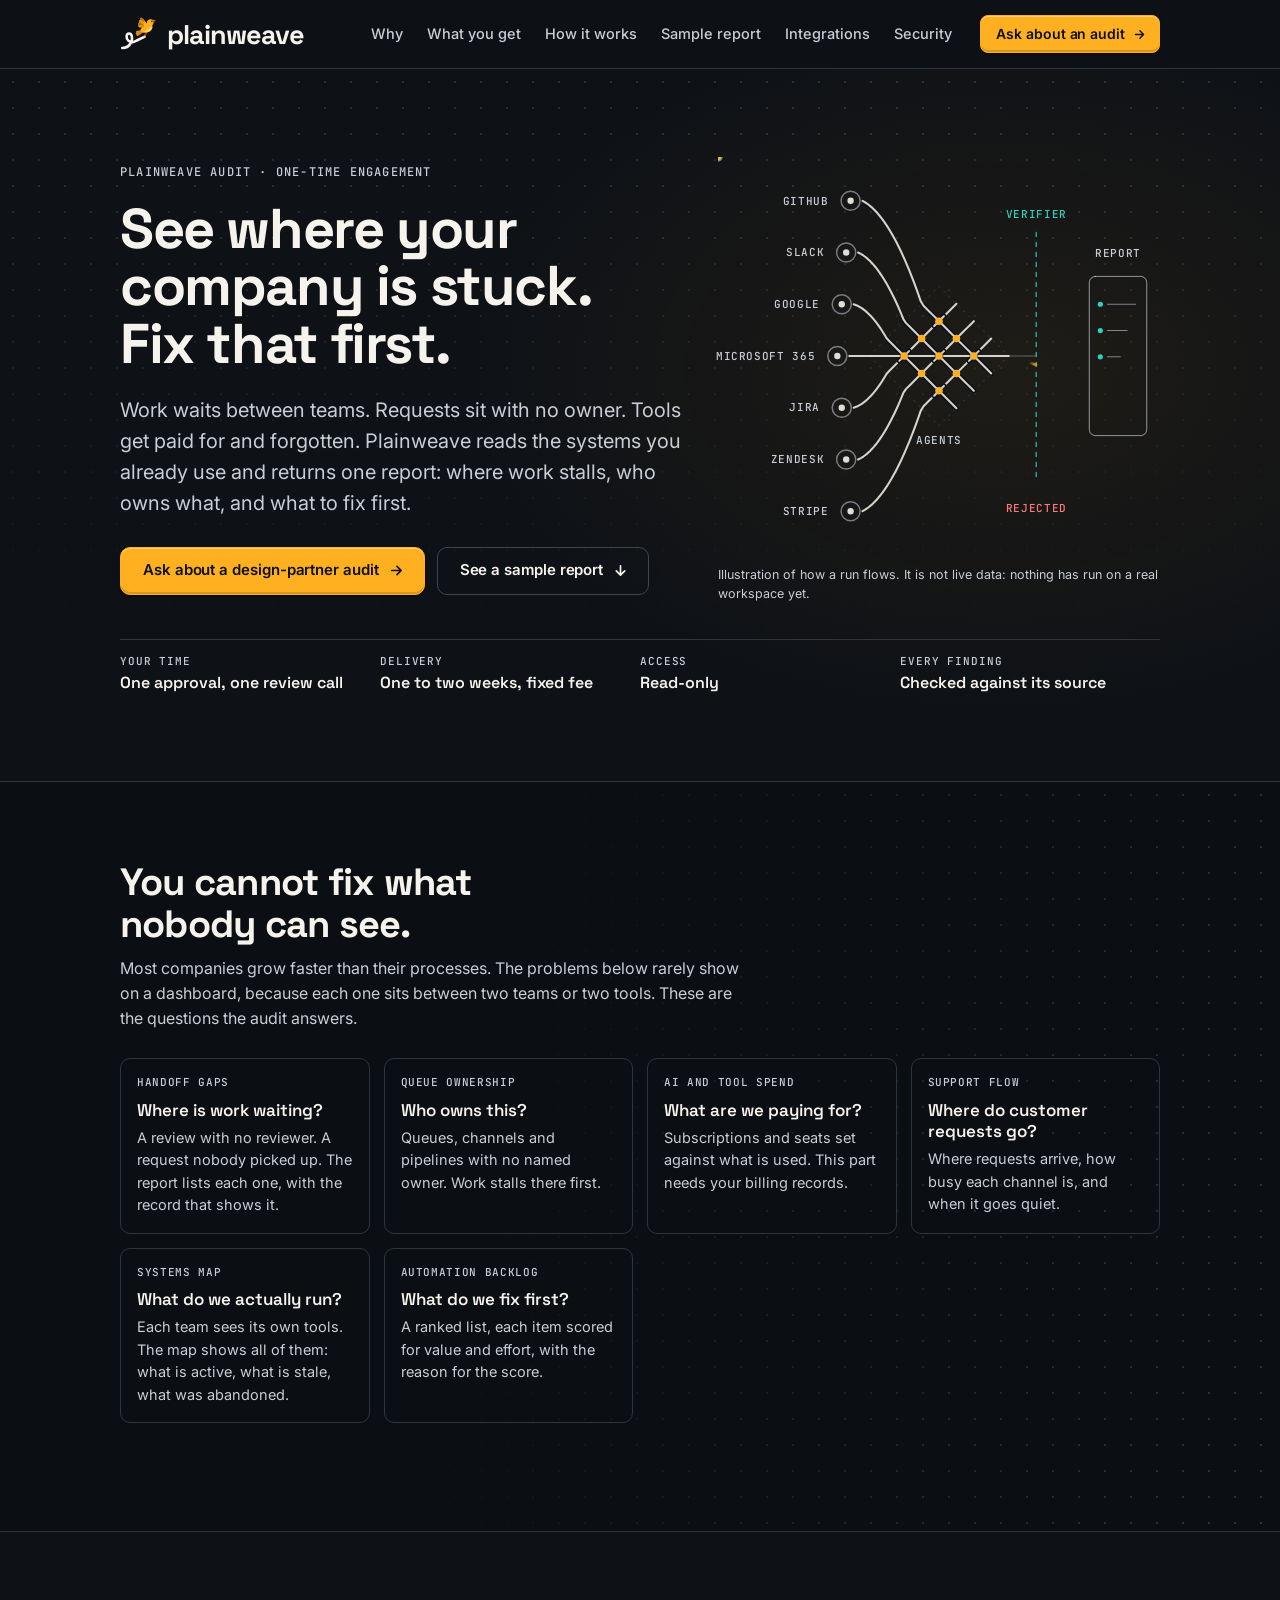
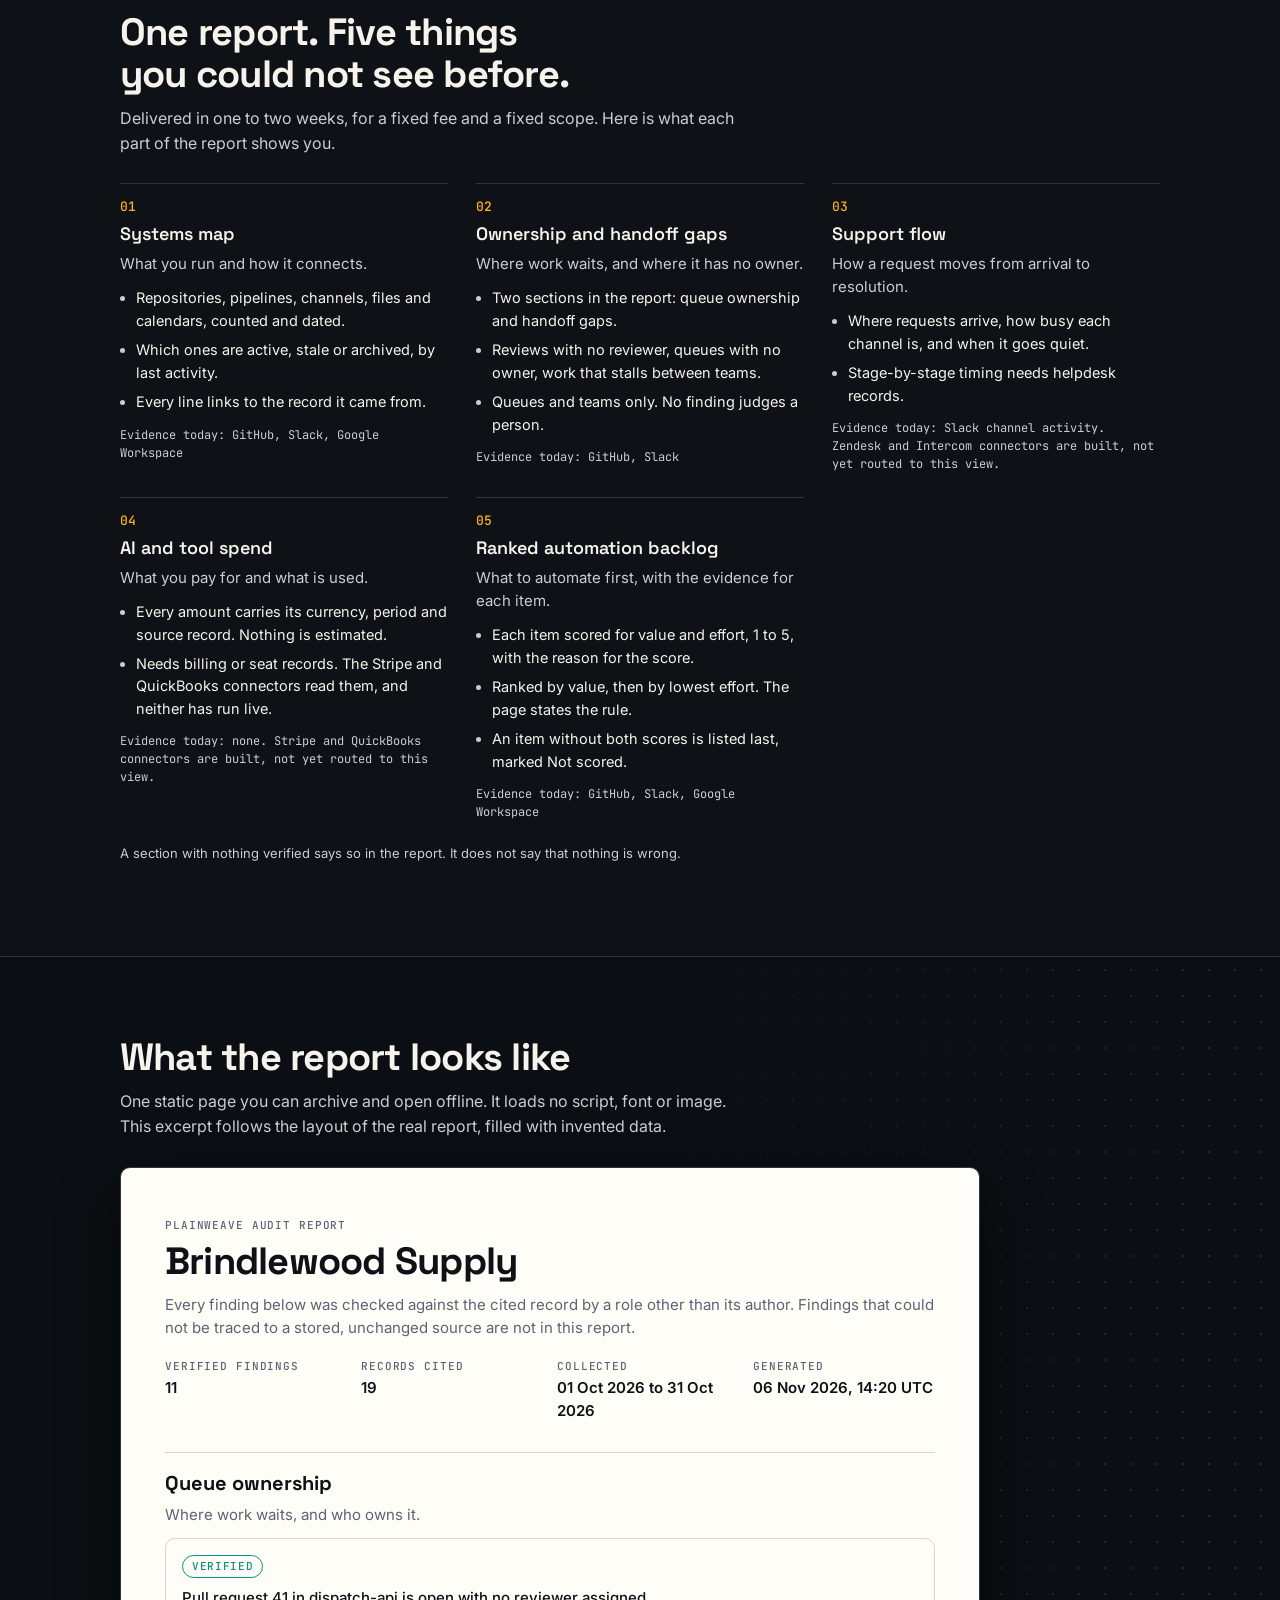
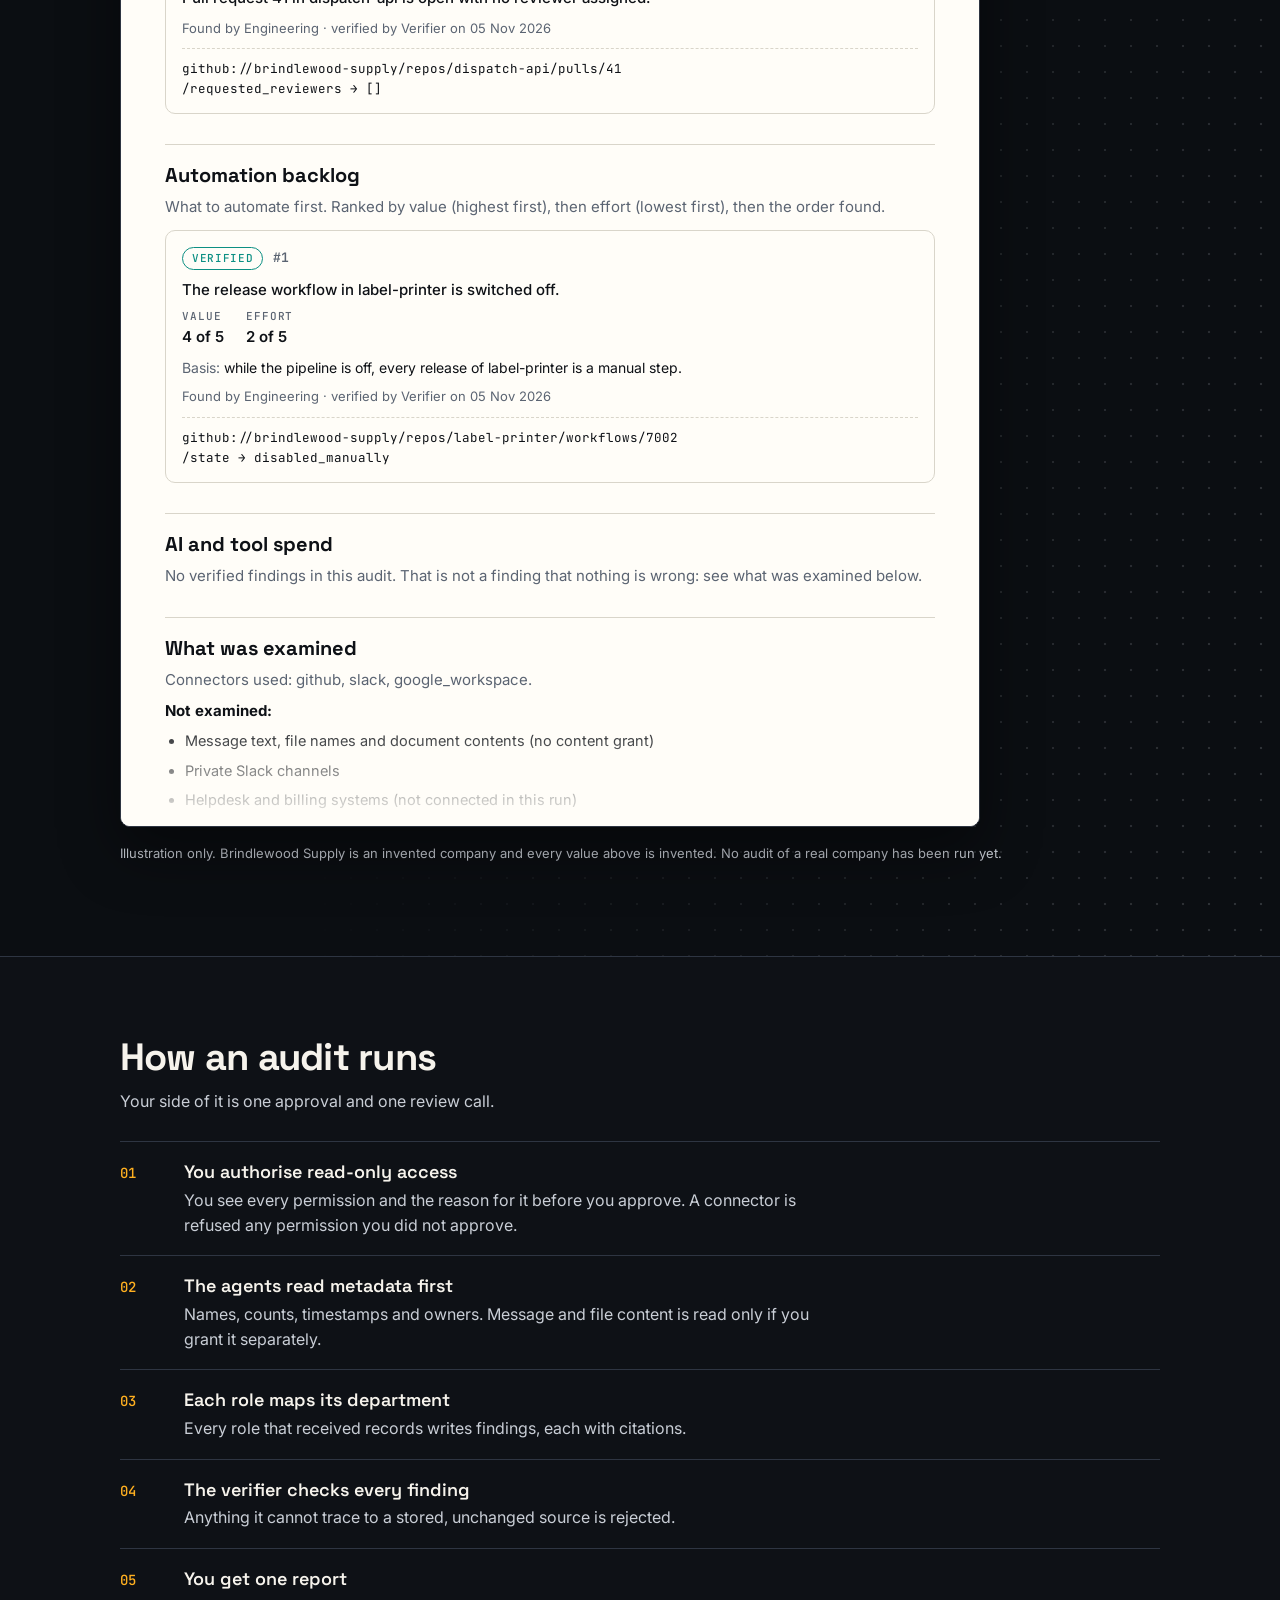
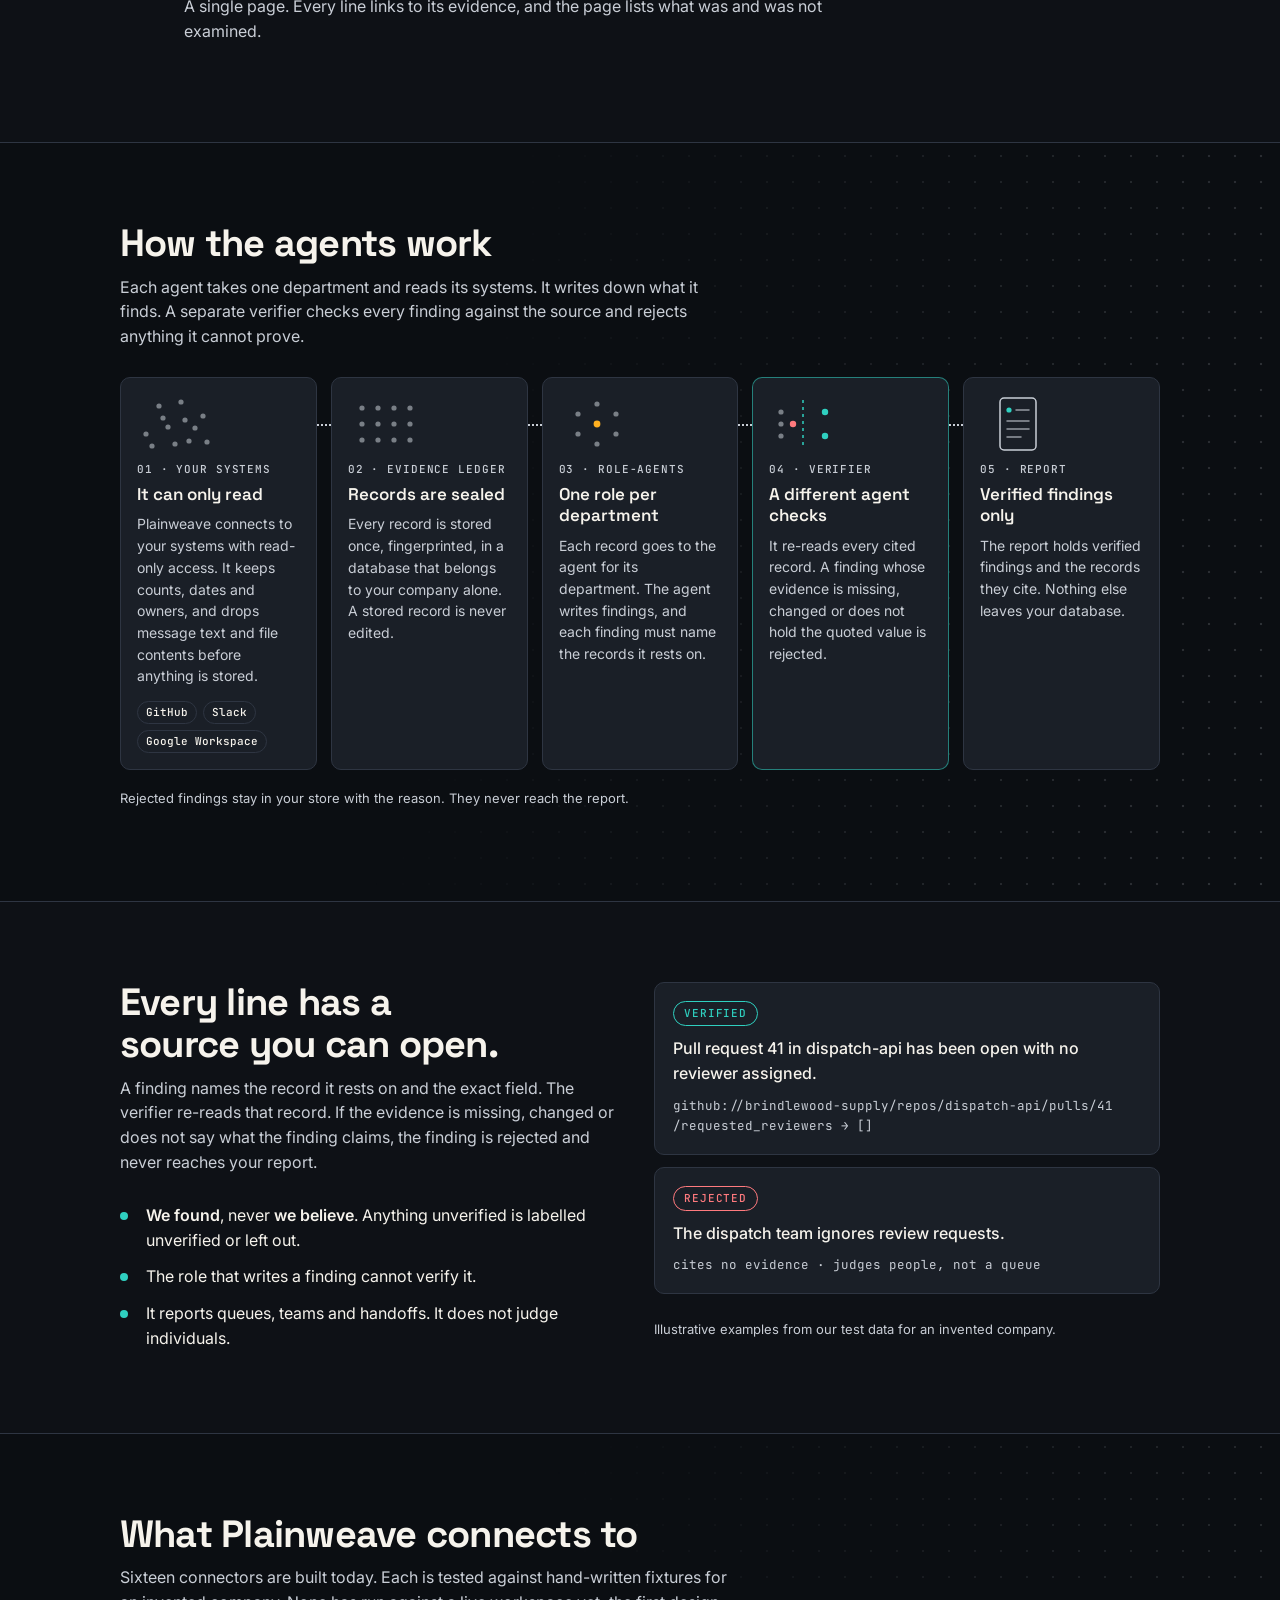
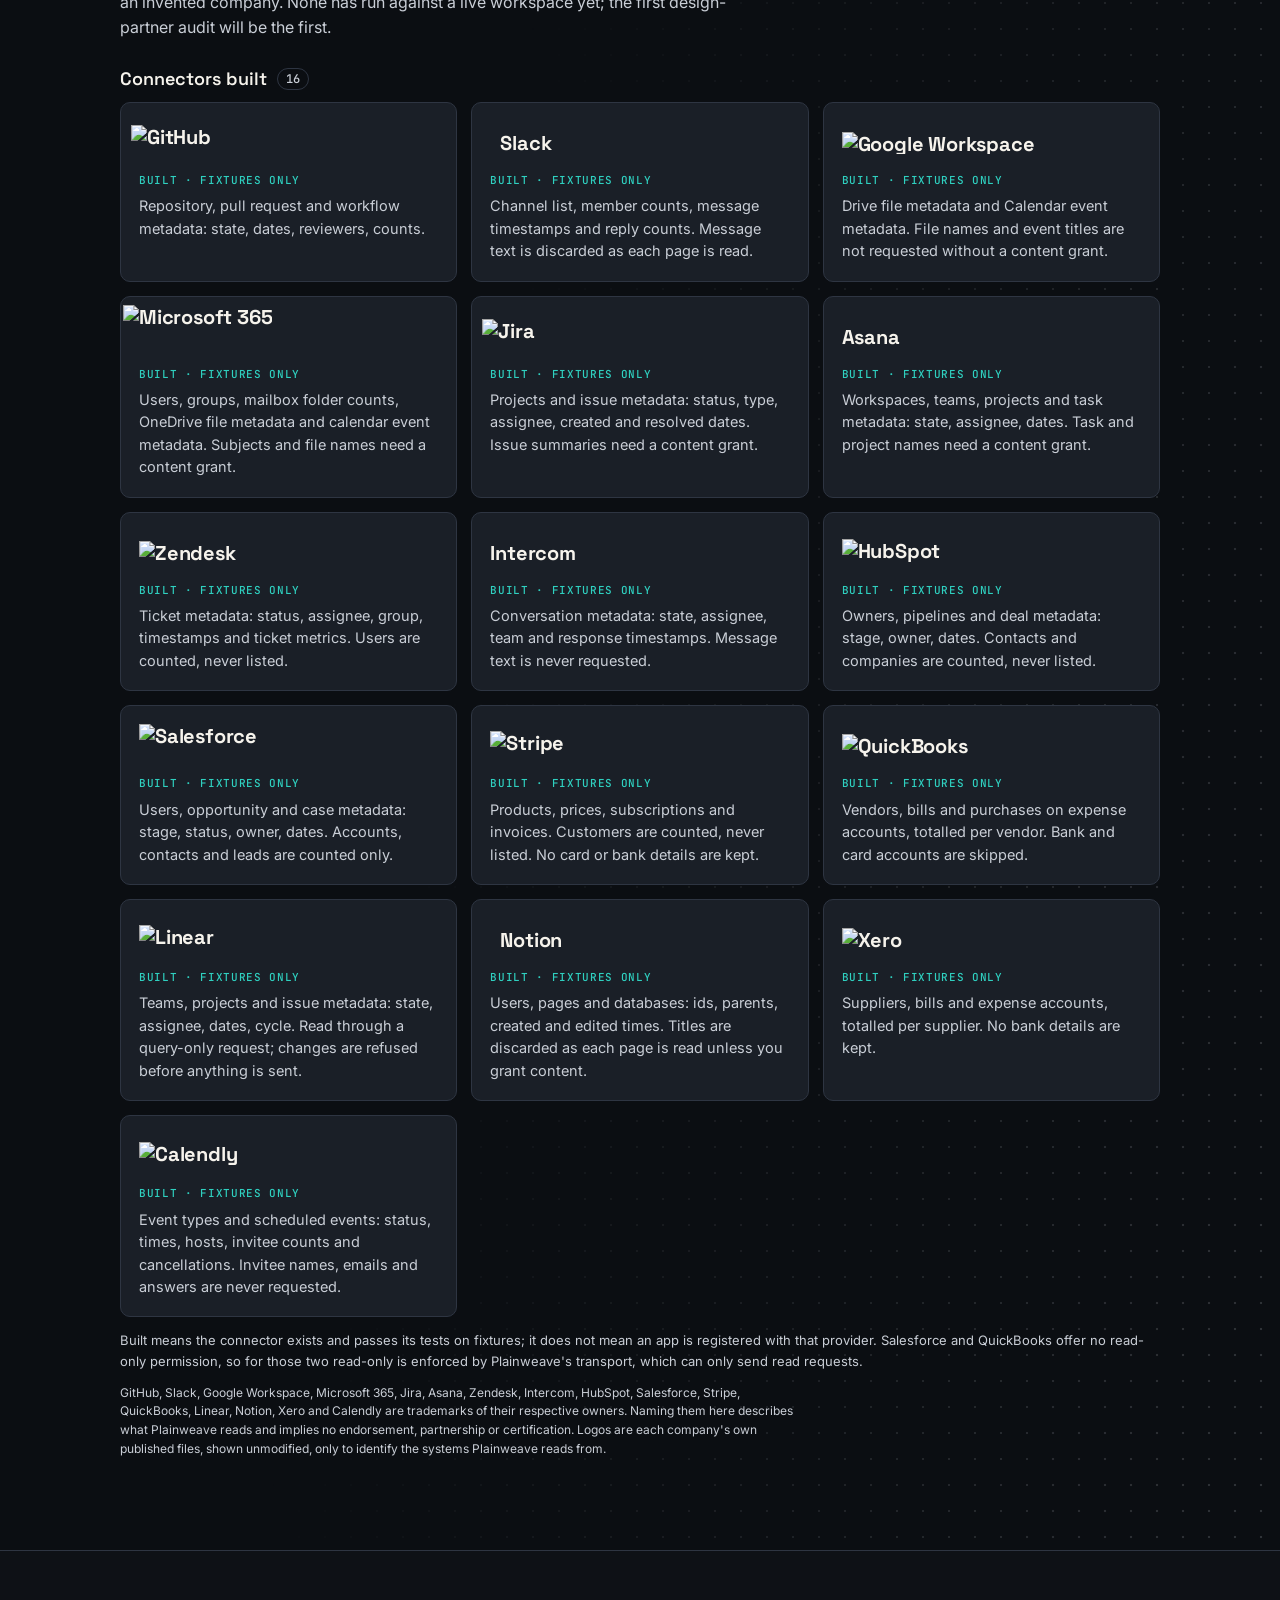
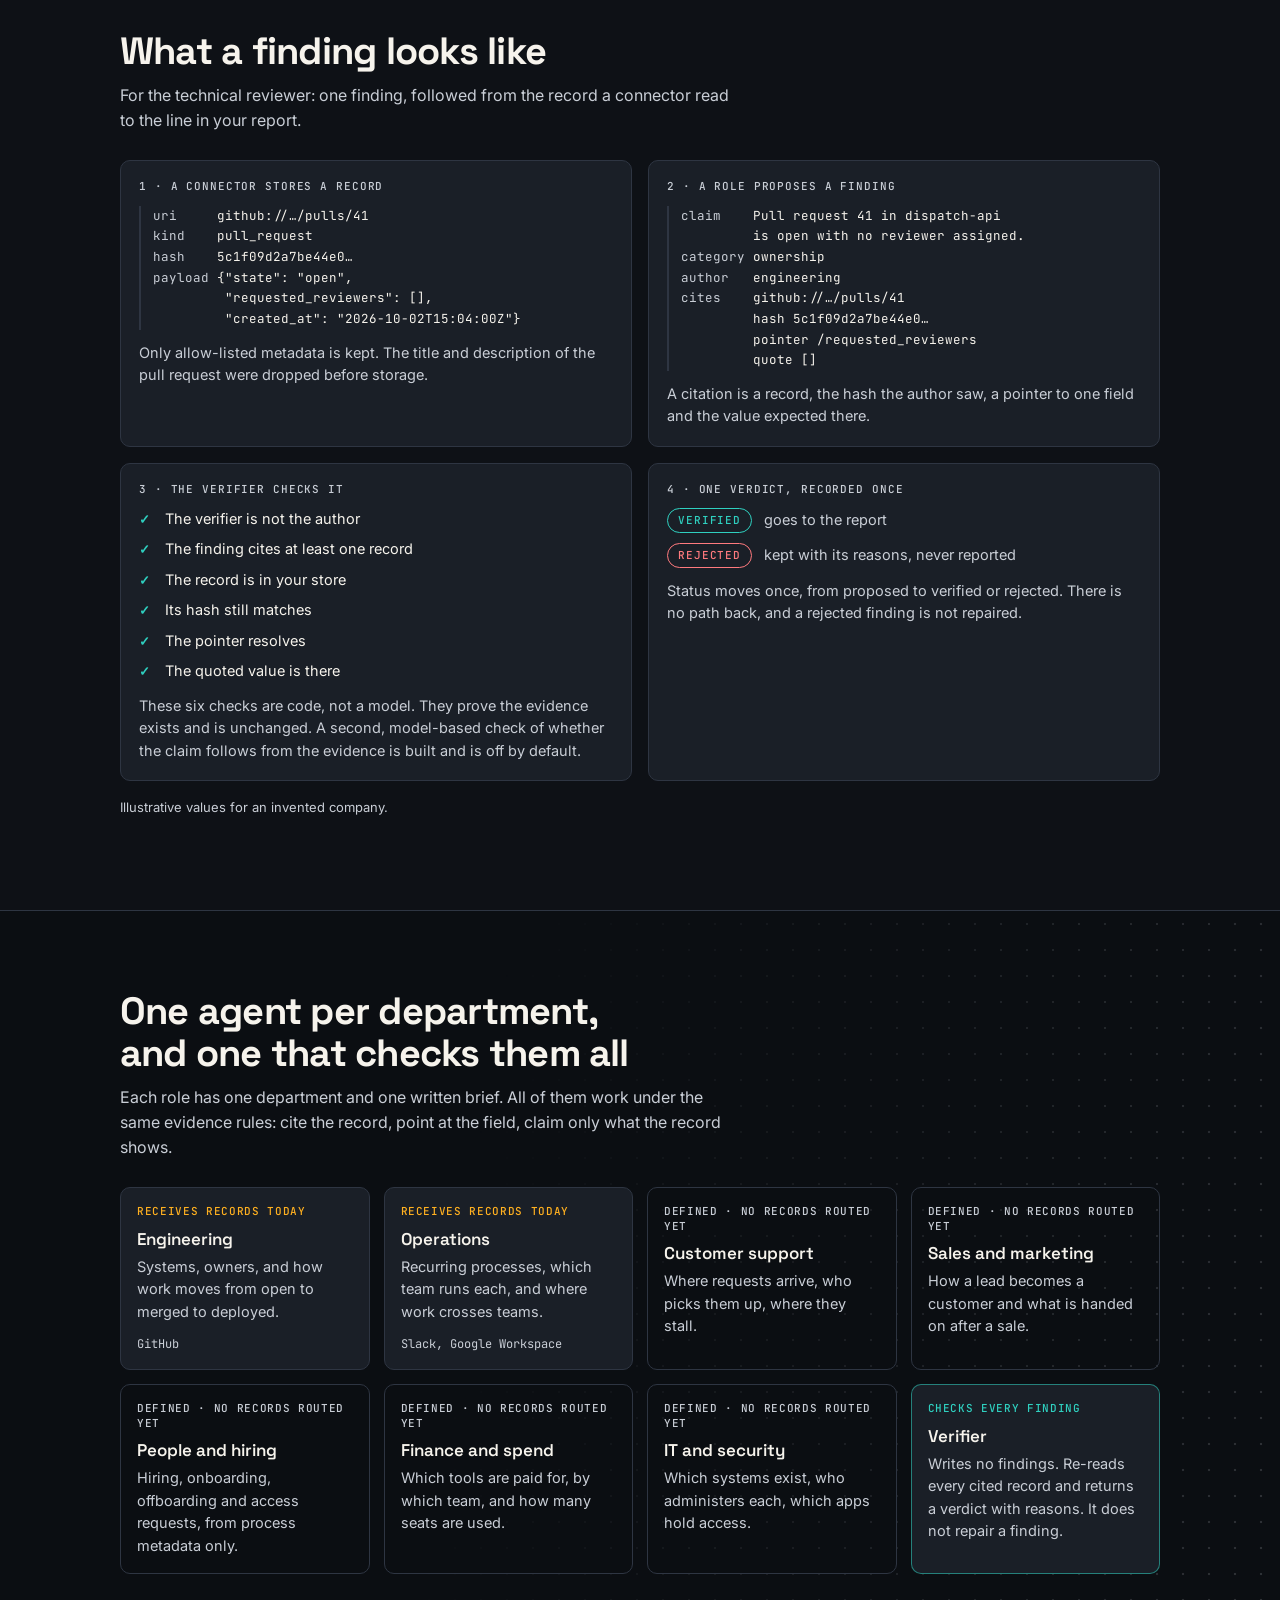
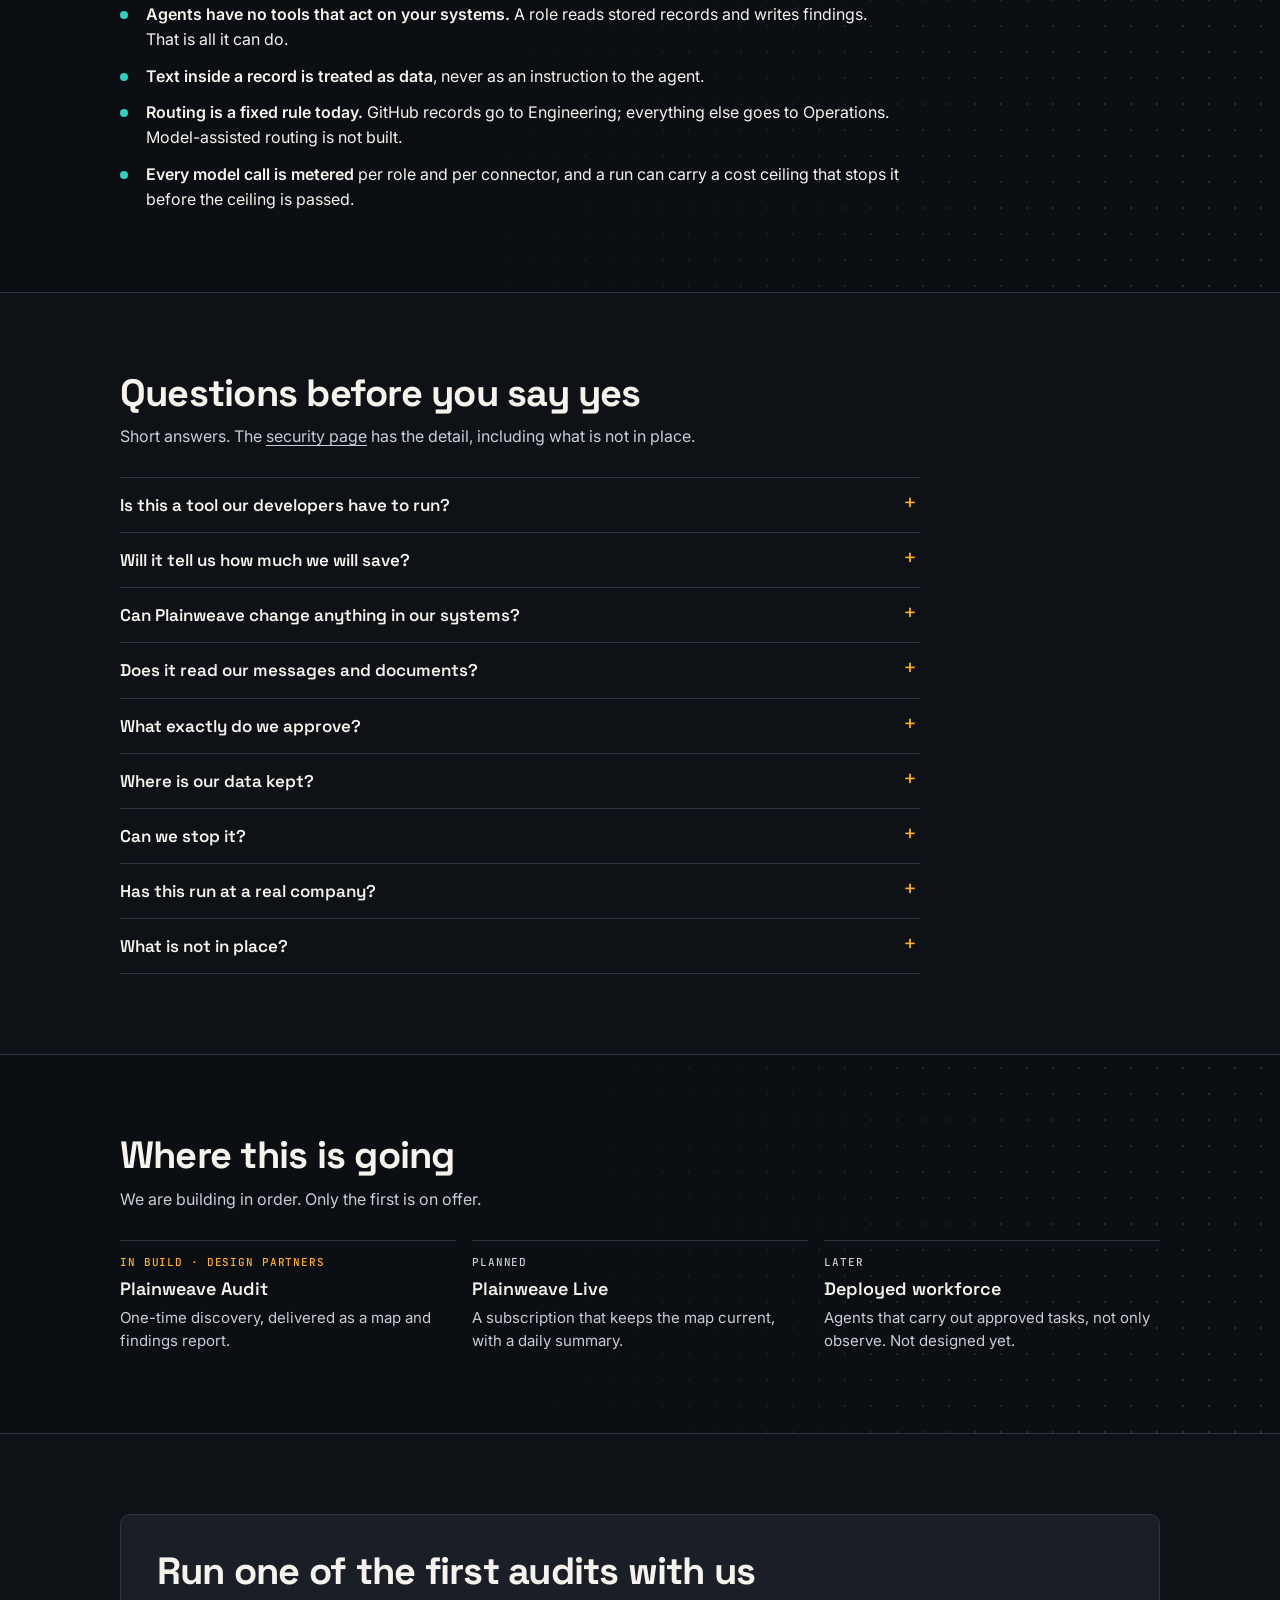
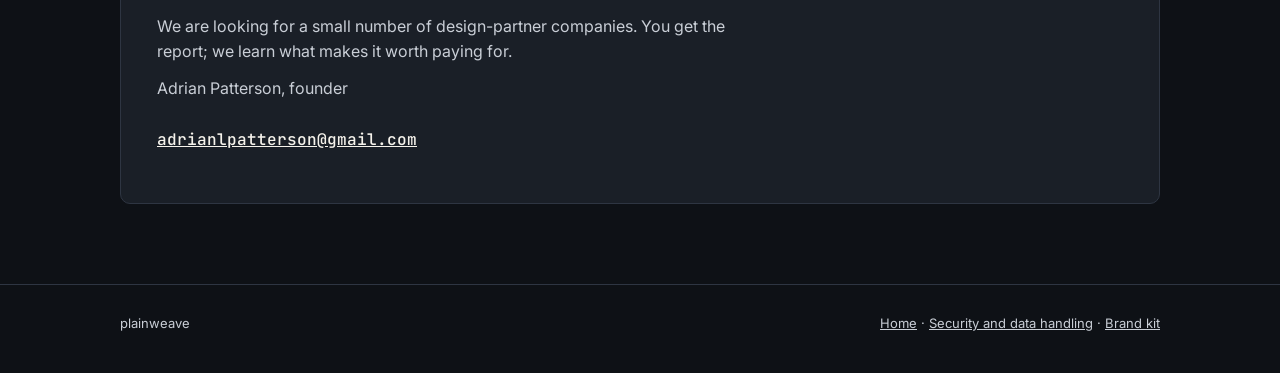
==== index.html @ fc1c514c "Publish site from loose-ends main 95119bc: rebrand to Plainweave Plainweave wordmark and plainweave-" ====
<!doctype html>
<html lang="en">
<head>
<meta charset="utf-8">
<meta name="viewport" content="width=device-width, initial-scale=1, viewport-fit=cover">
<link rel="preconnect" href="https://fonts.googleapis.com">
<link rel="preconnect" href="https://fonts.gstatic.com" crossorigin>
<link rel="stylesheet" href="https://fonts.googleapis.com/css2?family=Inter:wght@400;500;600&family=JetBrains+Mono:wght@400;500&family=Space+Grotesk:wght@600;700&display=swap">
<link rel="stylesheet" href="styles.css">
<link rel="icon" href="logos/plainweave-favicon.svg" type="image/svg+xml">
<title>Plainweave: see where your company is stuck</title>
<meta name="description" content="Plainweave is a one-time audit that shows where work waits, what has no owner, what you pay for and do not use, and what to fix first. Every finding is tied to evidence.">
</head>
<body>
<header class="top"><div class="wrap bar">
  <a class="logo" href="index.html" aria-label="Plainweave, home"><img class="mark" src="logos/plainweave-mark.svg" alt="" width="36" height="36"><span>plainweave</span></a>
  <nav aria-label="Main"><a href="#why">Why</a><a href="#deliverable">What you get</a><a href="#how">How it works</a><a href="#report">Sample report</a><a href="#integrations">Integrations</a><a href="security.html">Security</a></nav>
  <a class="btn primary sm" href="#contact">Ask about an audit</a>
</div></header>
<div class="hero"><div class="wrap hero-grid">
  <div class="hero-copy">
    <span class="eyebrow">Plainweave Audit · one-time engagement</span>
    <h1>See where your company is stuck. <span>Fix that first.</span></h1>
    <p class="lede">Work waits between teams. Requests sit with no owner. Tools get paid for and forgotten. Plainweave reads the systems you already use and returns one report: where work stalls, who owns what, and what to fix first.</p>
    <div class="actions"><a class="btn primary" href="#contact">Ask about a design-partner audit</a><a class="btn down" href="#report">See a sample report</a></div>
  </div>
  <figure class="viz-wrap">
    <div class="viz" id="weave-viz" role="img" aria-label="Animated illustration of a run: small weaver birds pull a thread from each of the systems, such as GitHub, Slack, Google Workspace, Microsoft 365, Jira, Zendesk and Stripe, and weave them into one connected map. Where threads cross, knots form. Findings leave the knots along the centre thread to the verifier. Verified findings turn teal and land in the report. Rejected findings turn red and stop at the verifier.">
      <canvas aria-hidden="true"></canvas>
      <span class="vl src" style="right:75%;top:11%" aria-hidden="true">GitHub</span>
      <span class="vl src" style="right:76%;top:24%" aria-hidden="true">Slack</span>
      <span class="vl src" style="right:77%;top:37%" aria-hidden="true">Google</span>
      <span class="vl src" style="right:78%;top:50%" aria-hidden="true">Microsoft 365</span>
      <span class="vl src" style="right:77%;top:63%" aria-hidden="true">Jira</span>
      <span class="vl src" style="right:76%;top:76%" aria-hidden="true">Zendesk</span>
      <span class="vl src" style="right:75%;top:89%" aria-hidden="true">Stripe</span>
      <span class="vl mid" style="left:50%;top:70%" aria-hidden="true">agents</span>
      <span class="vl mid teal" style="left:72%;top:13%" aria-hidden="true">verifier</span>
      <span class="vl mid red" style="left:72%;top:87%" aria-hidden="true">rejected</span>
      <span class="vl mid" style="left:90.5%;top:23%" aria-hidden="true">report</span>
    </div>
    <figcaption>Illustration of how a run flows. It is not live data: nothing has run on a real workspace yet.</figcaption>
  </figure>
  <dl class="facts">
    <div><dt>Your time</dt><dd>One approval, one review call</dd></div>
    <div><dt>Delivery</dt><dd>One to two weeks, fixed fee</dd></div>
    <div><dt>Access</dt><dd>Read-only</dd></div>
    <div><dt>Every finding</dt><dd>Checked against its source</dd></div>
  </dl>
</div></div>

<section id="why" class="band"><div class="wrap">
  <h2>You cannot fix what nobody can see.</h2>
  <p class="sub">Most companies grow faster than their processes. The problems below rarely show on a dashboard, because each one sits between two teams or two tools. These are the questions the audit answers.</p>
  <div class="roles">
    <div class="role"><span class="state">Handoff gaps</span><h3>Where is work waiting?</h3><p>A review with no reviewer. A request nobody picked up. The report lists each one, with the record that shows it.</p></div>
    <div class="role"><span class="state">Queue ownership</span><h3>Who owns this?</h3><p>Queues, channels and pipelines with no named owner. Work stalls there first.</p></div>
    <div class="role"><span class="state">AI and tool spend</span><h3>What are we paying for?</h3><p>Subscriptions and seats set against what is used. This part needs your billing records.</p></div>
    <div class="role"><span class="state">Support flow</span><h3>Where do customer requests go?</h3><p>Where requests arrive, how busy each channel is, and when it goes quiet.</p></div>
    <div class="role"><span class="state">Systems map</span><h3>What do we actually run?</h3><p>Each team sees its own tools. The map shows all of them: what is active, what is stale, what was abandoned.</p></div>
    <div class="role"><span class="state">Automation backlog</span><h3>What do we fix first?</h3><p>A ranked list, each item scored for value and effort, with the reason for the score.</p></div>
  </div>
</div></section>

<section id="deliverable"><div class="wrap">
  <h2>One report. Five things you could not see before.</h2>
  <p class="sub">Delivered in one to two weeks, for a fixed fee and a fixed scope. Here is what each part of the report shows you.</p>
  <div class="grid deliver">
    <div class="item"><span class="num">01</span><h3>Systems map</h3><p>What you run and how it connects.</p>
      <ul><li>Repositories, pipelines, channels, files and calendars, counted and dated.</li><li>Which ones are active, stale or archived, by last activity.</li><li>Every line links to the record it came from.</li></ul>
      <span class="feeds">Evidence today: GitHub, Slack, Google Workspace</span></div>
    <div class="item"><span class="num">02</span><h3>Ownership and handoff gaps</h3><p>Where work waits, and where it has no owner.</p>
      <ul><li>Two sections in the report: queue ownership and handoff gaps.</li><li>Reviews with no reviewer, queues with no owner, work that stalls between teams.</li><li>Queues and teams only. No finding judges a person.</li></ul>
      <span class="feeds">Evidence today: GitHub, Slack</span></div>
    <div class="item"><span class="num">03</span><h3>Support flow</h3><p>How a request moves from arrival to resolution.</p>
      <ul><li>Where requests arrive, how busy each channel is, and when it goes quiet.</li><li>Stage-by-stage timing needs helpdesk records.</li></ul>
      <span class="feeds">Evidence today: Slack channel activity. Zendesk and Intercom connectors are built, not yet routed to this view.</span></div>
    <div class="item"><span class="num">04</span><h3>AI and tool spend</h3><p>What you pay for and what is used.</p>
      <ul><li>Every amount carries its currency, period and source record. Nothing is estimated.</li><li>Needs billing or seat records. The Stripe and QuickBooks connectors read them, and neither has run live.</li></ul>
      <span class="feeds">Evidence today: none. Stripe and QuickBooks connectors are built, not yet routed to this view.</span></div>
    <div class="item"><span class="num">05</span><h3>Ranked automation backlog</h3><p>What to automate first, with the evidence for each item.</p>
      <ul><li>Each item scored for value and effort, 1 to 5, with the reason for the score.</li><li>Ranked by value, then by lowest effort. The page states the rule.</li><li>An item without both scores is listed last, marked Not scored.</li></ul>
      <span class="feeds">Evidence today: GitHub, Slack, Google Workspace</span></div>
  </div>
  <p class="note">A section with nothing verified says so in the report. It does not say that nothing is wrong.</p>
</div></section>

<section id="report" class="band"><div class="wrap">
  <h2>What the report looks like</h2>
  <p class="sub">One static page you can archive and open offline. It loads no script, font or image. This excerpt follows the layout of the real report, filled with invented data.</p>
  <div class="sheet" role="img" aria-label="Excerpt of a sample Plainweave Audit report for the invented company Brindlewood Supply">
    <div class="sheet-in" aria-hidden="true">
      <span class="s-eye">Plainweave Audit report</span>
      <div class="s-h1">Brindlewood Supply</div>
      <p class="s-muted">Every finding below was checked against the cited record by a role other than its author. Findings that could not be traced to a stored, unchanged source are not in this report.</p>
      <dl class="s-meta"><div><dt>Verified findings</dt><dd>11</dd></div><div><dt>Records cited</dt><dd>19</dd></div><div><dt>Collected</dt><dd>01 Oct 2026 to 31 Oct 2026</dd></div><div><dt>Generated</dt><dd>06 Nov 2026, 14:20 UTC</dd></div></dl>

      <div class="s-h2">Queue ownership</div>
      <p class="s-muted">Where work waits, and who owns it.</p>
      <div class="s-finding"><span class="s-badge">Verified</span>
        <p>Pull request 41 in dispatch-api is open with no reviewer assigned.</p>
        <div class="s-who">Found by Engineering · verified by Verifier on 05 Nov 2026</div>
        <div class="s-ev">github://brindlewood-supply/repos/dispatch-api/pulls/41<br>/requested_reviewers → []</div></div>

      <div class="s-h2">Automation backlog</div>
      <p class="s-muted">What to automate first. Ranked by value (highest first), then effort (lowest first), then the order found.</p>
      <div class="s-finding"><span class="s-badge">Verified</span> <span class="s-rank">#1</span>
        <p>The release workflow in label-printer is switched off.</p>
        <dl class="s-score"><div><dt>Value</dt><dd>4 of 5</dd></div><div><dt>Effort</dt><dd>2 of 5</dd></div></dl>
        <p class="s-basis"><span>Basis:</span> while the pipeline is off, every release of label-printer is a manual step.</p>
        <div class="s-who">Found by Engineering · verified by Verifier on 05 Nov 2026</div>
        <div class="s-ev">github://brindlewood-supply/repos/label-printer/workflows/7002<br>/state → disabled_manually</div></div>

      <div class="s-h2">AI and tool spend</div>
      <p class="s-muted">No verified findings in this audit. That is not a finding that nothing is wrong: see what was examined below.</p>

      <div class="s-h2">What was examined</div>
      <p class="s-muted">Connectors used: github, slack, google_workspace.</p>
      <p><b>Not examined:</b></p>
      <ul><li>Message text, file names and document contents (no content grant)</li><li>Private Slack channels</li><li>Helpdesk and billing systems (not connected in this run)</li></ul>

      <div class="s-h2">Evidence cited</div>
      <div class="s-table"><table><thead><tr><th>Record</th><th>Kind</th><th>Read at</th><th>Content hash</th></tr></thead><tbody>
        <tr><td class="s-mono">github://brindlewood-supply/repos/dispatch-api/pulls/41</td><td>pull_request</td><td>04 Nov 2026, 09:12 UTC</td><td class="s-mono">5c1f09d2a7be44e0</td></tr>
        <tr><td class="s-mono">github://brindlewood-supply/repos/label-printer/workflows/7002</td><td>workflow</td><td>04 Nov 2026, 09:12 UTC</td><td class="s-mono">b83e6a10f4c27d95</td></tr>
      </tbody></table></div>
      <div class="s-foot">Access during this audit was read-only.</div>
    </div>
  </div>
  <p class="note">Illustration only. Brindlewood Supply is an invented company and every value above is invented. No audit of a real company has been run yet.</p>
</div></section>

<section id="how"><div class="wrap">
  <h2>How an audit runs</h2>
  <p class="sub">Your side of it is one approval and one review call.</p>
  <div class="steps">
    <div class="step"><div><h3>You authorise read-only access</h3><p>You see every permission and the reason for it before you approve. A connector is refused any permission you did not approve.</p></div></div>
    <div class="step"><div><h3>The agents read metadata first</h3><p>Names, counts, timestamps and owners. Message and file content is read only if you grant it separately.</p></div></div>
    <div class="step"><div><h3>Each role maps its department</h3><p>Every role that received records writes findings, each with citations.</p></div></div>
    <div class="step"><div><h3>The verifier checks every finding</h3><p>Anything it cannot trace to a stored, unchanged source is rejected.</p></div></div>
    <div class="step"><div><h3>You get one report</h3><p>A single page. Every line links to its evidence, and the page lists what was and was not examined.</p></div></div>
  </div>
</div></section>

<section id="swarm" class="band"><div class="wrap">
  <h2>How the agents work</h2>
  <p class="sub">Each agent takes one department and reads its systems. It writes down what it finds. A separate verifier checks every finding against the source and rejects anything it cannot prove.</p>
  <ol class="flow" aria-label="How a run flows">
    <li class="stage">
      <svg viewBox="0 0 76 60" aria-hidden="true"><circle class="d" cx="9" cy="40" r="2.6"/><circle class="d" cx="22" cy="12" r="2.6"/><circle class="d" cx="31" cy="33" r="2.6"/><circle class="d" cx="44" cy="8" r="2.6"/><circle class="d" cx="52" cy="47" r="2.6"/><circle class="d" cx="66" cy="22" r="2.6"/><circle class="d" cx="15" cy="52" r="2.6"/><circle class="d" cx="38" cy="50" r="2.6"/><circle class="d" cx="58" cy="34" r="2.6"/><circle class="d" cx="70" cy="48" r="2.6"/><circle class="d" cx="26" cy="24" r="2.6"/><circle class="d" cx="48" cy="26" r="2.6"/></svg>
      <span class="k">01 · Your systems</span>
      <h3>It can only read</h3>
      <p>Plainweave connects to your systems with read-only access. It keeps counts, dates and owners, and drops message text and file contents before anything is stored.</p>
      <span class="chips"><i>GitHub</i><i>Slack</i><i>Google Workspace</i></span>
    </li>
    <li class="stage">
      <svg viewBox="0 0 76 60" aria-hidden="true"><circle class="d" cx="14" cy="14" r="2.6"/><circle class="d" cx="30" cy="14" r="2.6"/><circle class="d" cx="46" cy="14" r="2.6"/><circle class="d" cx="62" cy="14" r="2.6"/><circle class="d" cx="14" cy="30" r="2.6"/><circle class="d" cx="30" cy="30" r="2.6"/><circle class="d" cx="46" cy="30" r="2.6"/><circle class="d" cx="62" cy="30" r="2.6"/><circle class="d" cx="14" cy="46" r="2.6"/><circle class="d" cx="30" cy="46" r="2.6"/><circle class="d" cx="46" cy="46" r="2.6"/><circle class="d" cx="62" cy="46" r="2.6"/></svg>
      <span class="k">02 · Evidence ledger</span>
      <h3>Records are sealed</h3>
      <p>Every record is stored once, fingerprinted, in a database that belongs to your company alone. A stored record is never edited.</p>
    </li>
    <li class="stage">
      <svg viewBox="0 0 76 60" aria-hidden="true"><circle class="d" cx="38" cy="10" r="2.6"/><circle class="d" cx="57" cy="20" r="2.6"/><circle class="d" cx="57" cy="40" r="2.6"/><circle class="d" cx="38" cy="50" r="2.6"/><circle class="d" cx="19" cy="40" r="2.6"/><circle class="d" cx="19" cy="20" r="2.6"/><circle class="a" cx="38" cy="30" r="3.4"/></svg>
      <span class="k">03 · Role-agents</span>
      <h3>One role per department</h3>
      <p>Each record goes to the agent for its department. The agent writes findings, and each finding must name the records it rests on.</p>
    </li>
    <li class="stage gate">
      <svg viewBox="0 0 76 60" aria-hidden="true"><circle class="d" cx="12" cy="18" r="2.6"/><circle class="d" cx="12" cy="30" r="2.6"/><circle class="d" cx="12" cy="42" r="2.6"/><path class="g" d="M34 6v48"/><circle class="t" cx="56" cy="18" r="3.2"/><circle class="t" cx="56" cy="42" r="3.2"/><circle class="r" cx="24" cy="30" r="3.2"/></svg>
      <span class="k">04 · Verifier</span>
      <h3>A different agent checks</h3>
      <p>It re-reads every cited record. A finding whose evidence is missing, changed or does not hold the quoted value is rejected.</p>
    </li>
    <li class="stage">
      <svg viewBox="0 0 76 60" aria-hidden="true"><rect class="pg" x="20" y="4" width="36" height="52" rx="4"/><circle class="t" cx="29" cy="16" r="2.6"/><path class="ln" d="M36 16h13M27 27h22M27 35h22M27 43h14"/></svg>
      <span class="k">05 · Report</span>
      <h3>Verified findings only</h3>
      <p>The report holds verified findings and the records they cite. Nothing else leaves your database.</p>
    </li>
  </ol>
  <p class="note">Rejected findings stay in your store with the reason. They never reach the report.</p>
</div></section>

<section id="evidence"><div class="wrap split">
  <div>
    <h2>Every line has a source you can open.</h2>
    <p class="sub">A finding names the record it rests on and the exact field. The verifier re-reads that record. If the evidence is missing, changed or does not say what the finding claims, the finding is rejected and never reaches your report.</p>
    <ul class="list">
      <li><span><b>We found</b>, never <b>we believe</b>. Anything unverified is labelled unverified or left out.</span></li>
      <li><span>The role that writes a finding cannot verify it.</span></li>
      <li><span>It reports queues, teams and handoffs. It does not judge individuals.</span></li>
    </ul>
  </div>
  <div style="display:grid;gap:12px">
    <div class="finding"><span class="badge">Verified</span><p>Pull request 41 in dispatch-api has been open with no reviewer assigned.</p><div class="src">github://brindlewood-supply/repos/dispatch-api/pulls/41<br>/requested_reviewers → []</div></div>
    <div class="finding"><span class="badge rejected">Rejected</span><p>The dispatch team ignores review requests.</p><div class="src">cites no evidence · judges people, not a queue</div></div>
    <p class="note">Illustrative examples from our test data for an invented company.</p>
  </div>
</div></section>

<section id="integrations" class="band"><div class="wrap">
  <h2>What Plainweave connects to</h2>
  <p class="sub">Sixteen connectors are built today. Each is tested against hand-written fixtures for an invented company. None has run against a live workspace yet; the first design-partner audit will be the first.</p>
  <h3 class="group">Connectors built <span>16</span></h3>
  <div class="conns">
    <div class="conn"><span class="name"><img src="logos/github.svg" alt="GitHub" height="36"></span><span class="st built">Built · fixtures only</span><p>Repository, pull request and workflow metadata: state, dates, reviewers, counts.</p></div>
    <div class="conn"><span class="name"><img class="lg-slack" src="logos/slack.svg" alt="" height="36">Slack</span><span class="st built">Built · fixtures only</span><p>Channel list, member counts, message timestamps and reply counts. Message text is discarded as each page is read.</p></div>
    <div class="conn"><span class="name"><img class="lg-google-workspace" src="logos/google-workspace.png" alt="Google Workspace" height="36"></span><span class="st built">Built · fixtures only</span><p>Drive file metadata and Calendar event metadata. File names and event titles are not requested without a content grant.</p></div>
    <div class="conn"><span class="name"><img class="lg-microsoft-365" src="logos/microsoft-365.png" alt="Microsoft 365" height="36"></span><span class="st built">Built · fixtures only</span><p>Users, groups, mailbox folder counts, OneDrive file metadata and calendar event metadata. Subjects and file names need a content grant.</p></div>
    <div class="conn"><span class="name"><img src="logos/jira.svg" alt="Jira" height="36"></span><span class="st built">Built · fixtures only</span><p>Projects and issue metadata: status, type, assignee, created and resolved dates. Issue summaries need a content grant.</p></div>
    <div class="conn"><span class="name">Asana</span><span class="st built">Built · fixtures only</span><p>Workspaces, teams, projects and task metadata: state, assignee, dates. Task and project names need a content grant.</p></div>
    <div class="conn"><span class="name"><img class="lg-zendesk" src="logos/zendesk.svg" alt="Zendesk" height="36"></span><span class="st built">Built · fixtures only</span><p>Ticket metadata: status, assignee, group, timestamps and ticket metrics. Users are counted, never listed.</p></div>
    <div class="conn"><span class="name">Intercom</span><span class="st built">Built · fixtures only</span><p>Conversation metadata: state, assignee, team and response timestamps. Message text is never requested.</p></div>
    <div class="conn"><span class="name"><img class="lg-hubspot" src="logos/hubspot.svg" alt="HubSpot" height="36"></span><span class="st built">Built · fixtures only</span><p>Owners, pipelines and deal metadata: stage, owner, dates. Contacts and companies are counted, never listed.</p></div>
    <div class="conn"><span class="name"><img class="lg-salesforce" src="logos/salesforce.svg" alt="Salesforce" height="36"></span><span class="st built">Built · fixtures only</span><p>Users, opportunity and case metadata: stage, status, owner, dates. Accounts, contacts and leads are counted only.</p></div>
    <div class="conn"><span class="name"><img class="lg-stripe" src="logos/stripe.svg" alt="Stripe" height="36"></span><span class="st built">Built · fixtures only</span><p>Products, prices, subscriptions and invoices. Customers are counted, never listed. No card or bank details are kept.</p></div>
    <div class="conn"><span class="name"><img class="lg-quickbooks" src="logos/quickbooks.svg" alt="QuickBooks" height="36"></span><span class="st built">Built · fixtures only</span><p>Vendors, bills and purchases on expense accounts, totalled per vendor. Bank and card accounts are skipped.</p></div>
    <div class="conn"><span class="name"><img class="lg-linear" src="logos/linear.svg" alt="Linear" height="36"></span><span class="st built">Built · fixtures only</span><p>Teams, projects and issue metadata: state, assignee, dates, cycle. Read through a query-only request; changes are refused before anything is sent.</p></div>
    <div class="conn"><span class="name"><img class="lg-notion" src="logos/notion.svg" alt="" height="36">Notion</span><span class="st built">Built · fixtures only</span><p>Users, pages and databases: ids, parents, created and edited times. Titles are discarded as each page is read unless you grant content.</p></div>
    <div class="conn"><span class="name"><img class="lg-xero" src="logos/xero.svg" alt="Xero" height="36"></span><span class="st built">Built · fixtures only</span><p>Suppliers, bills and expense accounts, totalled per supplier. No bank details are kept.</p></div>
    <div class="conn"><span class="name"><img class="lg-calendly" src="logos/calendly.svg" alt="Calendly" height="36"></span><span class="st built">Built · fixtures only</span><p>Event types and scheduled events: status, times, hosts, invitee counts and cancellations. Invitee names, emails and answers are never requested.</p></div>
  </div>
  <p class="note">Built means the connector exists and passes its tests on fixtures; it does not mean an app is registered with that provider. Salesforce and QuickBooks offer no read-only permission, so for those two read-only is enforced by Plainweave's transport, which can only send read requests.</p>
  <p class="note tm">GitHub, Slack, Google Workspace, Microsoft 365, Jira, Asana, Zendesk, Intercom, HubSpot, Salesforce, Stripe, QuickBooks, Linear, Notion, Xero and Calendly are trademarks of their respective owners. Naming them here describes what Plainweave reads and implies no endorsement, partnership or certification. Logos are each company's own published files, shown unmodified, only to identify the systems Plainweave reads from.</p>
</div></section>

<section id="finding"><div class="wrap">
  <h2>What a finding looks like</h2>
  <p class="sub">For the technical reviewer: one finding, followed from the record a connector read to the line in your report.</p>
  <div class="walk">
    <div class="wstep"><span class="k">1 · A connector stores a record</span>
      <pre class="code"><span class="c">uri</span>     github://…/pulls/41
<span class="c">kind</span>    pull_request
<span class="c">hash</span>    5c1f09d2a7be44e0…
<span class="c">payload</span> {"state": "open",
         "requested_reviewers": [],
         "created_at": "2026-10-02T15:04:00Z"}</pre>
      <p>Only allow-listed metadata is kept. The title and description of the pull request were dropped before storage.</p></div>
    <div class="wstep"><span class="k">2 · A role proposes a finding</span>
      <pre class="code"><span class="c">claim</span>    Pull request 41 in dispatch-api
         is open with no reviewer assigned.
<span class="c">category</span> ownership
<span class="c">author</span>   engineering
<span class="c">cites</span>    github://…/pulls/41
         hash 5c1f09d2a7be44e0…
         pointer /requested_reviewers
         quote []</pre>
      <p>A citation is a record, the hash the author saw, a pointer to one field and the value expected there.</p></div>
    <div class="wstep"><span class="k">3 · The verifier checks it</span>
      <ul class="checks">
        <li>The verifier is not the author</li>
        <li>The finding cites at least one record</li>
        <li>The record is in your store</li>
        <li>Its hash still matches</li>
        <li>The pointer resolves</li>
        <li>The quoted value is there</li>
      </ul>
      <p>These six checks are code, not a model. They prove the evidence exists and is unchanged. A second, model-based check of whether the claim follows from the evidence is built and is off by default.</p></div>
    <div class="wstep"><span class="k">4 · One verdict, recorded once</span>
      <div class="verdicts"><span class="badge">Verified</span><span class="to">goes to the report</span><span class="badge rejected">Rejected</span><span class="to">kept with its reasons, never reported</span></div>
      <p>Status moves once, from proposed to verified or rejected. There is no path back, and a rejected finding is not repaired.</p></div>
  </div>
  <p class="note">Illustrative values for an invented company.</p>
</div></section>

<section id="roles" class="band"><div class="wrap">
  <h2>One agent per department, and one that checks them all</h2>
  <p class="sub">Each role has one department and one written brief. All of them work under the same evidence rules: cite the record, point at the field, claim only what the record shows.</p>
  <div class="roles">
    <div class="role on"><span class="state">Receives records today</span><h3>Engineering</h3><p>Systems, owners, and how work moves from open to merged to deployed.</p><span class="feeds">GitHub</span></div>
    <div class="role on"><span class="state">Receives records today</span><h3>Operations</h3><p>Recurring processes, which team runs each, and where work crosses teams.</p><span class="feeds">Slack, Google Workspace</span></div>
    <div class="role"><span class="state">Defined · no records routed yet</span><h3>Customer support</h3><p>Where requests arrive, who picks them up, where they stall.</p></div>
    <div class="role"><span class="state">Defined · no records routed yet</span><h3>Sales and marketing</h3><p>How a lead becomes a customer and what is handed on after a sale.</p></div>
    <div class="role"><span class="state">Defined · no records routed yet</span><h3>People and hiring</h3><p>Hiring, onboarding, offboarding and access requests, from process metadata only.</p></div>
    <div class="role"><span class="state">Defined · no records routed yet</span><h3>Finance and spend</h3><p>Which tools are paid for, by which team, and how many seats are used.</p></div>
    <div class="role"><span class="state">Defined · no records routed yet</span><h3>IT and security</h3><p>Which systems exist, who administers each, which apps hold access.</p></div>
    <div class="role ver"><span class="state">Checks every finding</span><h3>Verifier</h3><p>Writes no findings. Re-reads every cited record and returns a verdict with reasons. It does not repair a finding.</p></div>
  </div>
  <ul class="list tight">
    <li><span><b>Agents have no tools that act on your systems.</b> A role reads stored records and writes findings. That is all it can do.</span></li>
    <li><span><b>Text inside a record is treated as data</b>, never as an instruction to the agent.</span></li>
    <li><span><b>Routing is a fixed rule today.</b> GitHub records go to Engineering; everything else goes to Operations. Model-assisted routing is not built.</span></li>
    <li><span><b>Every model call is metered</b> per role and per connector, and a run can carry a cost ceiling that stops it before the ceiling is passed.</span></li>
  </ul>
</div></section>

<section id="faq"><div class="wrap">
  <h2>Questions before you say yes</h2>
  <p class="sub">Short answers. The <a href="security.html">security page</a> has the detail, including what is not in place.</p>
  <div class="faq">
    <details><summary>Is this a tool our developers have to run?</summary><p>No. It is an audit for whoever runs the company or its operations. Your side is one approval and one review call. What you get is a report you can read without a technical background.</p></details>
    <details><summary>Will it tell us how much we will save?</summary><p>No. The report shows what is there: work that waits, queues with no owner, what you pay for, and a ranked list of what to fix. It does not estimate savings, because an estimate is not evidence.</p></details>
    <details><summary>Can Plainweave change anything in our systems?</summary><p>No. Plainweave can only send read requests. There is no write, send or delete path in it, and the agents have no tools that act on your systems. The <a href="security.html">security page</a> has the technical detail.</p></details>
    <details><summary>Does it read our messages and documents?</summary><p>Not by default. Connectors keep metadata such as counts, timestamps and owners, and drop message text, titles and file bodies before anything is stored. Some permissions the providers offer would technically expose content; we mark those for you before you approve. Content is a separate grant for the engagement, and without it a content request is refused.</p></details>
    <details><summary>What exactly do we approve?</summary><p>A list of every permission each connector requests, with the reason for each. Exact scopes are confirmed with you in writing before access is granted.</p></details>
    <details><summary>Where is our data kept?</summary><p>In a separate database for your company, with no shared tables. Credentials are sealed in a vault outside that database, so a report or a backup never contains one. Only verified findings and the records they cite leave the store.</p></details>
    <details><summary>Can we stop it?</summary><p>Yes. Revoke access from your own admin console at any time and collection stops.</p></details>
    <details><summary>Has this run at a real company?</summary><p>Not yet. The pipeline is built and tested on fixtures for an invented company. The connectors have not read a live workspace, and no app is registered with GitHub, Slack or Google yet. Design partners are the first real audits.</p></details>
    <details><summary>What is not in place?</summary><p>No SOC 2 report, no per-client encryption keys, no signed exports, and the data processing agreement is a draft. The <a href="security.html">security page</a> keeps the full list.</p></details>
  </div>
</div></section>

<section id="tiers" class="band"><div class="wrap">
  <h2>Where this is going</h2>
  <p class="sub">We are building in order. Only the first is on offer.</p>
  <div class="grid tiers">
    <div class="item now"><span class="state">In build · design partners</span><h3>Plainweave Audit</h3><p>One-time discovery, delivered as a map and findings report.</p></div>
    <div class="item"><span class="state">Planned</span><h3>Plainweave Live</h3><p>A subscription that keeps the map current, with a daily summary.</p></div>
    <div class="item"><span class="state">Later</span><h3>Deployed workforce</h3><p>Agents that carry out approved tasks, not only observe. Not designed yet.</p></div>
  </div>
</div></section>

<section id="contact"><div class="wrap">
  <div class="contact">
    <h2>Run one of the first audits with us</h2>
    <p class="sub" style="margin:0">We are looking for a small number of design-partner companies. You get the report; we learn what makes it worth paying for.</p>
    <p class="sub" style="margin:0">Adrian Patterson, founder</p>
    <p class="addr" data-contact><a href="mailto:adrianlpatterson@gmail.com" style="color:inherit">adrianlpatterson@gmail.com</a></p>
  </div>
</div></section>

<footer class="wrap"><span>plainweave</span><span><a href="index.html">Home</a> · <a href="security.html">Security and data handling</a> · <a href="brand.html">Brand kit</a></span></footer>
<script src="weave.js"></script>
</body>
</html>
---- styles.css ----
/* Plainweave site. Tokens follow brand/tokens.css and brand/BRAND.md (dark-first, amber as signal only). */
:root {
  --ink: #0e1116; --ink-800: #1a1f27; --paper: #f6f3ec; --amber: #ffb020; --teal: #2fd0c0; --red: #ff7a7e;
  --muted: #c9ced6; --line: #2e3542;
  --display: "Space Grotesk", system-ui, sans-serif;
  --body: "Inter", system-ui, sans-serif;
  --mono: "JetBrains Mono", ui-monospace, monospace;
  --radius: 10px; --wrap: 1080px;
  color-scheme: dark;
}
* { box-sizing: border-box; }
html { scroll-behavior: smooth; }
body { margin: 0; background: var(--ink); color: var(--paper); font: 400 16px/1.55 var(--body); -webkit-font-smoothing: antialiased; }
a { color: inherit; }
a:focus-visible { outline: 2px solid var(--amber); outline-offset: 3px; border-radius: 4px; }
.wrap { max-width: var(--wrap); margin: 0 auto; padding-inline: max(20px, env(safe-area-inset-left, 0px)) max(20px, env(safe-area-inset-right, 0px)); }
.hero { position: relative; overflow: hidden; border-bottom: 1px solid var(--line); }
.hero .wrap { position: relative; padding-block: clamp(40px, 7vw, 88px); display: grid; gap: 22px; }
.eyebrow { font: 500 12px/1 var(--mono); letter-spacing: .1em; text-transform: uppercase; color: var(--muted); }
h1 { font: 700 clamp(36px, 6.4vw, 68px)/1.03 var(--display); letter-spacing: -0.025em; margin: 0; max-width: 16ch; text-wrap: balance; }
.lede { font-size: clamp(17px, 2vw, 20px); color: var(--muted); max-width: 58ch; margin: 0; }
.actions { display: flex; gap: 12px; flex-wrap: wrap; margin-top: 6px; }
section { padding-block: clamp(44px, 7vw, 80px); border-bottom: 1px solid var(--line); scroll-margin-top: 68px; }
h2 { font: 700 clamp(26px, 3.6vw, 38px)/1.1 var(--display); letter-spacing: -0.02em; margin: 0 0 10px; max-width: 24ch; text-wrap: balance; }
.sub { color: var(--muted); max-width: 62ch; margin: 0 0 28px; }
.grid { display: grid; gap: 16px; grid-template-columns: repeat(auto-fit, minmax(240px, 1fr)); }
.grid > * { min-width: 0; }
.item { border-top: 1px solid var(--line); padding-top: 16px; }
.item h3 { font: 600 18px/1.25 var(--display); margin: 0 0 6px; }
.item p { margin: 0; color: var(--muted); font-size: 15px; }
.steps { counter-reset: s; display: grid; gap: 0; }
.step { display: grid; grid-template-columns: 56px 1fr; gap: 8px; padding-block: 18px; border-top: 1px solid var(--line); }
.step::before { counter-increment: s; content: "0" counter(s); font: 500 14px/1.9 var(--mono); color: var(--amber); }
.step h3 { font: 600 18px/1.3 var(--display); margin: 0 0 4px; }
.step p { margin: 0; color: var(--muted); max-width: 64ch; }
.split { display: grid; gap: 28px; grid-template-columns: repeat(auto-fit, minmax(300px, 1fr)); align-items: start; }
.split > * { min-width: 0; }
.finding { background: var(--ink-800); border: 1px solid var(--line); border-radius: var(--radius); padding: 18px; display: grid; gap: 10px; }
.finding p { margin: 0; font-weight: 500; }
.badge { justify-self: start; font: 500 11px/1 var(--mono); letter-spacing: .08em; text-transform: uppercase; color: var(--teal); border: 1px solid currentColor; border-radius: 999px; padding: 6px 10px; }
.badge.rejected { color: var(--red); }
.src { font: 400 12.5px/1.6 var(--mono); color: var(--muted); overflow-wrap: anywhere; }
.note { font-size: 13px; color: var(--muted); }
.list { list-style: none; margin: 0; padding: 0; display: grid; gap: 12px; }
.list li { display: grid; grid-template-columns: 16px 1fr; gap: 10px; }
.list li::before { content: ""; width: 8px; height: 8px; border-radius: 50%; margin-top: 9px; background: var(--teal); }
.list.no li::before { background: var(--red); }
.list b { font-weight: 600; }
.scroll { overflow-x: auto; }
table { border-collapse: collapse; width: 100%; min-width: 560px; font-size: 15px; }
th, td { text-align: left; padding: 12px 16px 12px 0; border-bottom: 1px solid var(--line); vertical-align: top; }
th { font: 500 12px/1.3 var(--mono); letter-spacing: .08em; text-transform: uppercase; color: var(--muted); }
td { color: var(--muted); } td:first-child { color: var(--paper); font-weight: 500; }
.tiers .item .state { font: 500 11px/1 var(--mono); letter-spacing: .08em; text-transform: uppercase; color: var(--muted); display: block; margin-bottom: 10px; }
.tiers .item.now .state { color: var(--amber); }
.contact { background: var(--ink-800); border: 1px solid var(--line); border-radius: var(--radius); padding: clamp(20px, 4vw, 36px); display: grid; gap: 12px; }
.contact .addr { font: 500 16px/1.4 var(--mono); user-select: all; overflow-wrap: anywhere; }
footer { padding-block: 28px 40px; color: var(--muted); font-size: 13px; display: flex; justify-content: space-between; gap: 12px; flex-wrap: wrap; }
@media (prefers-reduced-motion: reduce) { html { scroll-behavior: auto; } }

/* --- Visuals and depth (2026-11) --- */
.facts { display: grid; grid-template-columns: repeat(auto-fit, minmax(170px, 1fr)); gap: 0; margin: 14px 0 0; border-top: 1px solid var(--line); max-width: 860px; }
.facts > div { padding: 14px 16px 0 0; }
.facts dt { font: 500 11px/1.3 var(--mono); letter-spacing: .08em; text-transform: uppercase; color: var(--muted); }
.facts dd { margin: 4px 0 0; font: 600 16px/1.3 var(--display); }
/* Dot-field motif as a section ground: a quiet grid that fades out to the left. */
.band { position: relative; background: #0b0e12; }
.band::before { content: ""; position: absolute; inset: 0; pointer-events: none; background-image: radial-gradient(circle, rgba(201, 206, 214, .2) 1.2px, transparent 1.6px); background-size: 26px 26px; -webkit-mask-image: linear-gradient(100deg, transparent 35%, #000 100%); mask-image: linear-gradient(100deg, transparent 35%, #000 100%); }
.band > .wrap { position: relative; }
.k { font: 500 11px/1.3 var(--mono); letter-spacing: .08em; text-transform: uppercase; color: var(--muted); }
.feeds { display: block; margin-top: 12px; font: 400 12px/1.5 var(--mono); color: var(--muted); }
.note a, .sub a, .faq a { text-underline-offset: 3px; }

/* How the agents work */
.flow { list-style: none; margin: 0 0 18px; padding: 0; display: grid; gap: 14px; grid-template-columns: repeat(5, minmax(0, 1fr)); }
.stage { position: relative; background: var(--ink-800); border: 1px solid var(--line); border-radius: var(--radius); padding: 16px; display: flex; flex-direction: column; gap: 8px; }
.stage svg { width: 76px; height: 60px; }
.stage .d { fill: rgba(201, 206, 214, .55); } .stage .a { fill: var(--amber); } .stage .t { fill: var(--teal); } .stage .r { fill: var(--red); }
.stage .g { stroke: var(--teal); stroke-width: 1.5; stroke-dasharray: 3 4; fill: none; }
.stage .pg { fill: none; stroke: var(--muted); stroke-width: 1.5; } .stage .ln { stroke: var(--muted); stroke-width: 1.5; stroke-linecap: round; fill: none; opacity: .7; }
.stage h3 { font: 600 17px/1.25 var(--display); margin: 0; }
.stage p { margin: 0; color: var(--muted); font-size: 14px; }
.stage.gate { border-color: rgba(47, 208, 192, .55); }
.stage:not(:last-child)::after { content: ""; position: absolute; top: 46px; right: -15px; width: 14px; border-top: 2px dotted var(--muted); }
.chips { display: flex; flex-wrap: wrap; gap: 6px; margin-top: auto; padding-top: 6px; }
.chips i { font: 500 11px/1 var(--mono); font-style: normal; border: 1px solid var(--line); border-radius: 999px; padding: 5px 8px; color: var(--paper); }
@media (max-width: 960px) {
  .flow { grid-template-columns: 1fr; gap: 18px; }
  .stage { display: grid; grid-template-columns: 76px 1fr; column-gap: 16px; row-gap: 4px; }
  .stage svg { grid-row: 1 / span 4; }
  .stage > :not(svg) { grid-column: 2; }
  .stage:not(:last-child)::after { top: auto; bottom: -19px; right: auto; left: 53px; width: 0; height: 18px; border-top: 0; border-left: 2px dotted var(--muted); }
}

/* Deliverables */
.deliver { grid-template-columns: repeat(auto-fit, minmax(280px, 1fr)); gap: 24px 28px; margin-bottom: 22px; }
.deliver .num { font: 500 13px/1 var(--mono); color: var(--amber); display: block; margin-bottom: 10px; }
.deliver ul, .sheet ul { margin: 12px 0 0; padding: 0; list-style: none; display: grid; gap: 7px; font-size: 14.5px; }
.deliver li { position: relative; padding-left: 16px; }
.deliver li::before { content: ""; position: absolute; left: 0; top: .62em; width: 5px; height: 5px; border-radius: 50%; background: var(--muted); }

/* Sample report: a light sheet, as the real report prints. Colours follow its template. */
.sheet { background: #fffdf8; color: #0e1116; border-radius: var(--radius); border: 1px solid var(--line); max-width: 860px; max-height: 1260px; overflow: hidden; position: relative; box-shadow: 0 24px 60px rgba(0, 0, 0, .45); margin-bottom: 16px; }
.sheet::after { content: ""; position: absolute; inset: auto 0 0 0; height: 110px; background: linear-gradient(transparent, #fffdf8); }
.sheet-in { padding: clamp(20px, 5vw, 44px); font-size: 15px; }
.sheet p { margin: 8px 0; }
.s-eye, .sheet dt, .sheet th { font: 500 11px/1.3 var(--mono); letter-spacing: .08em; text-transform: uppercase; color: #5b6472; }
.s-h1 { font: 700 clamp(26px, 4.6vw, 38px)/1.1 var(--display); letter-spacing: -.02em; margin: 6px 0 10px; }
.s-h2 { font: 700 20px/1.2 var(--display); margin: 30px 0 4px; padding-top: 18px; border-top: 1px solid #d9d5ca; }
.s-muted, .s-who, .s-foot { color: #5b6472; } .s-who, .s-foot { font-size: 13px; }
.s-meta { display: grid; grid-template-columns: repeat(auto-fit, minmax(150px, 1fr)); gap: 14px; margin: 20px 0 0; }
.sheet dd { margin: 2px 0 0; font-weight: 600; }
.s-finding { border: 1px solid #d9d5ca; border-radius: 10px; padding: 14px 16px; margin: 12px 0; }
.s-finding > p { font-weight: 500; } .s-finding > p.s-basis { font-weight: 400; font-size: 14px; } .s-basis span { color: #5b6472; }
.s-badge { font: 500 11px/1 var(--mono); letter-spacing: .06em; text-transform: uppercase; color: #0c8f83; border: 1px solid currentColor; border-radius: 999px; padding: 5px 9px; display: inline-block; }
.s-rank { font: 600 13px/1 var(--mono); color: #5b6472; margin-left: 6px; }
.s-score { display: flex; gap: 22px; margin: 4px 0 8px; }
.s-ev, .s-mono { font: 400 12.5px/1.6 var(--mono); overflow-wrap: anywhere; }
.s-ev { margin-top: 10px; padding-top: 10px; border-top: 1px dashed #d9d5ca; }
.sheet ul { padding-left: 20px; list-style: disc; margin: 8px 0; }
.s-table { overflow-x: auto; } .sheet table { min-width: 0; font-size: 13.5px; }
.sheet th, .sheet td { border-bottom-color: #d9d5ca; padding: 8px 12px 8px 0; color: inherit; font-weight: 400; }
.s-foot { margin-top: 28px; padding-top: 14px; border-top: 1px solid #d9d5ca; }

/* Finding walkthrough */
.walk { display: grid; gap: 16px; grid-template-columns: repeat(auto-fit, minmax(min(100%, 420px), 1fr)); margin-bottom: 16px; }
.wstep { background: var(--ink-800); border: 1px solid var(--line); border-radius: var(--radius); padding: 18px; display: grid; gap: 12px; align-content: start; min-width: 0; }
.wstep p { margin: 0; color: var(--muted); font-size: 14.5px; }
.code { margin: 0; font: 400 12.5px/1.65 var(--mono); white-space: pre-wrap; overflow-wrap: anywhere; color: var(--paper); border-left: 2px solid var(--line); padding-left: 12px; }
.code .c { color: var(--muted); }
.checks { list-style: none; margin: 0; padding: 0; display: grid; gap: 8px; font-size: 14.5px; }
.checks li { display: grid; grid-template-columns: 18px 1fr; gap: 8px; align-items: baseline; }
.checks li::before { content: "✓"; color: var(--teal); font: 600 13px/1 var(--mono); }
.verdicts { display: grid; grid-template-columns: auto 1fr; gap: 10px 12px; align-items: center; }
.verdicts .to { color: var(--muted); font-size: 14.5px; }

/* Roles */
.roles { display: grid; gap: 14px; grid-template-columns: repeat(auto-fit, minmax(230px, 1fr)); margin-bottom: 28px; }
.role { border: 1px solid var(--line); border-radius: var(--radius); padding: 16px; }
.role .state { font: 500 11px/1.3 var(--mono); letter-spacing: .06em; text-transform: uppercase; color: var(--muted); display: block; margin-bottom: 10px; }
.role.on { background: var(--ink-800); } .role.on .state { color: var(--amber); }
.role.ver { background: var(--ink-800); border-color: rgba(47, 208, 192, .55); } .role.ver .state { color: var(--teal); }
.role h3 { font: 600 17px/1.25 var(--display); margin: 0 0 6px; }
.role p { margin: 0; color: var(--muted); font-size: 14.5px; }
.list.tight { max-width: 78ch; }

/* Integrations */
.group { font: 600 18px/1.2 var(--display); margin: 26px 0 12px; display: flex; align-items: center; gap: 10px; }
.group span { font: 500 12px/1 var(--mono); color: var(--muted); border: 1px solid var(--line); border-radius: 999px; padding: 4px 8px; }
.conns { display: grid; gap: 14px; grid-template-columns: repeat(auto-fit, minmax(250px, 1fr)); }
.conn { background: var(--ink-800); border: 1px solid var(--line); border-radius: var(--radius); padding: 18px; display: grid; gap: 8px; align-content: start; }
.conn .name { font: 700 20px/1.2 var(--display); letter-spacing: -.01em; display: flex; align-items: center; gap: 10px; }
.conn .name img { height: 36px; width: auto; margin: -6px 0 -6px -8px; }
.conn .name img[class^="lg-"] { margin: 0; max-width: 100%; object-fit: contain; object-position: left center; }
.conn .st { font: 500 11px/1.3 var(--mono); letter-spacing: .06em; text-transform: uppercase; color: var(--muted); }
.conn .st.built { color: var(--teal); }
.conn p { margin: 0; color: var(--muted); font-size: 14.5px; }
.conn.plan { background: none; border-style: dashed; }
.note.tm { font-size: 12px; max-width: 86ch; }

/* FAQ */
.faq { max-width: 800px; border-top: 1px solid var(--line); }
.faq details { border-bottom: 1px solid var(--line); }
.faq summary { cursor: pointer; list-style: none; padding: 16px 28px 16px 0; font: 600 17px/1.3 var(--display); position: relative; }
.faq summary::-webkit-details-marker { display: none; }
.faq summary::after { content: "+"; position: absolute; right: 4px; top: 14px; font: 400 20px/1 var(--mono); color: var(--amber); }
.faq details[open] summary::after { content: "−"; }
.faq summary:focus-visible { outline: 2px solid var(--amber); outline-offset: 3px; border-radius: 4px; }
.faq p { margin: 0 0 18px; color: var(--muted); max-width: 68ch; }
/* The hero grid must not grow past the viewport: its overflow is hidden, so a wide track would clip silently. */
.hero .wrap { grid-template-columns: minmax(0, 1fr); }
@media (max-width: 480px) { .facts { grid-template-columns: 1fr 1fr; } }
@media (max-width: 480px) { .code { font-size: 11.5px; padding-left: 10px; } }

/* --- Header, logo, buttons and the hero illustration (2026-11, brand kit v0.2: see brand.html) --- */
.top { position: sticky; top: 0; z-index: 20; background: rgba(14, 17, 22, .84); -webkit-backdrop-filter: blur(14px); backdrop-filter: blur(14px); border-bottom: 1px solid var(--line); }
.bar { display: flex; align-items: center; gap: 12px 28px; min-height: 68px; }
.logo { display: inline-flex; align-items: center; gap: 11px; font: 700 27px/1 var(--display); letter-spacing: -0.035em; text-decoration: none; margin-right: auto; padding-block: 6px; }
.logo .mark { width: 36px; height: 36px; overflow: visible; }
.mark .o { fill: var(--paper); } .mark .c { fill: var(--amber); }
.mark g { transform-origin: 32px 32px; transition: transform .6s cubic-bezier(.3, .7, .2, 1); }
.logo:hover .mark g { transform: rotate(60deg); }
.top nav { display: flex; gap: 6px 24px; font-size: 14.5px; font-weight: 500; }
.top nav a { color: var(--muted); text-decoration: none; padding-block: 8px; white-space: nowrap; background: linear-gradient(var(--amber), var(--amber)) left bottom / 0 2px no-repeat; transition: color .16s, background-size .2s; }
.top nav a:hover, .top nav a[aria-current="page"] { color: var(--paper); }
.top nav a:hover, .top nav a[aria-current="page"] { background-size: 100% 2px; }
@media (max-width: 880px) {
  .top { position: static; }
  .bar { flex-wrap: wrap; padding-block: 12px 0; }
  .top nav { order: 3; flex: 0 0 100%; overflow-x: auto; scrollbar-width: none; gap: 22px; padding-bottom: 4px; }
  .top nav::-webkit-scrollbar { display: none; }
  .logo { font-size: 25px; } .logo .mark { width: 32px; height: 32px; }
}

/* Buttons: one filled (amber, ink text), one outlined. 48px tall, 38px in the header. */
.btn { --bg: transparent; --fg: var(--paper); --bd: #3d4655;
  display: inline-flex; align-items: center; justify-content: center; gap: 10px; min-height: 48px; padding: 0 20px 0 22px;
  font: 600 15px/1.1 var(--body); letter-spacing: -0.005em; text-decoration: none; cursor: pointer;
  color: var(--fg); background-color: var(--bg); border: 1px solid var(--bd); border-radius: var(--radius);
  transition: background-color .16s, border-color .16s, box-shadow .16s, transform .12s; }
.btn::after { content: ""; flex: none; width: 15px; height: 15px; background: currentColor; transition: transform .16s;
  -webkit-mask: url("data:image/svg+xml,%3Csvg xmlns='http://www.w3.org/2000/svg' viewBox='0 0 16 16'%3E%3Cpath d='M3 8h9.5M8.5 3.5 13 8l-4.5 4.5' fill='none' stroke='%23000' stroke-width='1.8' stroke-linecap='round' stroke-linejoin='round'/%3E%3C/svg%3E") center / contain no-repeat;
  mask: url("data:image/svg+xml,%3Csvg xmlns='http://www.w3.org/2000/svg' viewBox='0 0 16 16'%3E%3Cpath d='M3 8h9.5M8.5 3.5 13 8l-4.5 4.5' fill='none' stroke='%23000' stroke-width='1.8' stroke-linecap='round' stroke-linejoin='round'/%3E%3C/svg%3E") center / contain no-repeat; }
.btn.down::after { transform: rotate(90deg); }
.btn:hover { --bg: var(--ink-800); --bd: var(--muted); }
.btn:hover::after { transform: translateX(3px); }
.btn.down:hover::after { transform: rotate(90deg) translateX(3px); }
.btn:active { transform: translateY(1px); --bg: #12161c; }
.btn:focus-visible { outline: 2px solid var(--amber); outline-offset: 3px; }
.btn.primary { --bg: var(--amber); --fg: var(--ink); --bd: var(--amber); box-shadow: inset 0 1px 0 rgba(255, 255, 255, .38), inset 0 -2px 0 rgba(14, 17, 22, .16), 0 1px 2px rgba(0, 0, 0, .5); }
.btn.primary:hover { --bg: #ffc04d; --bd: #ffc04d; transform: translateY(-1px); box-shadow: inset 0 1px 0 rgba(255, 255, 255, .38), inset 0 -2px 0 rgba(14, 17, 22, .16), 0 8px 24px -8px rgba(255, 176, 32, .6); }
.btn.primary:active { --bg: #eda116; --bd: #eda116; transform: translateY(1px); box-shadow: inset 0 2px 4px rgba(14, 17, 22, .3); }
.btn.primary:focus-visible { outline-color: var(--paper); }
.btn.sm { min-height: 38px; padding: 0 13px 0 15px; font-size: 14px; border-radius: 8px; gap: 8px; }
.btn.sm::after { width: 13px; height: 13px; }
@media (max-width: 480px) { .actions .btn { flex: 1 1 100%; } }

/* Hero: copy left, the run illustration right. The illustration box has a fixed aspect ratio, so nothing shifts when the script starts. */
.hero { background: radial-gradient(60% 70% at 78% 42%, rgba(255, 176, 32, .07), transparent 70%), var(--ink); }
.hero::before { content: ""; position: absolute; inset: 0; pointer-events: none; background-image: radial-gradient(circle, rgba(201, 206, 214, .16) 1.2px, transparent 1.6px); background-size: 26px 26px; -webkit-mask-image: linear-gradient(180deg, #000, transparent 85%); mask-image: linear-gradient(180deg, #000, transparent 85%); }
.hero-copy { display: grid; gap: 22px; align-content: center; min-width: 0; }
.hero-grid h1 { font-size: clamp(36px, 4.5vw, 56px); max-width: none; }
.hero-grid h1 span { display: block; }
.viz-wrap { margin: 0; min-width: 0; }
.viz { position: relative; aspect-ratio: 10 / 9; width: 100%; max-width: 540px; margin-inline: auto; }
.viz canvas { position: absolute; inset: 0; width: 100%; height: 100%; }
.vl { position: absolute; font: 500 11px/1 var(--mono); letter-spacing: .06em; text-transform: uppercase; color: var(--muted); white-space: nowrap; }
.vl.mid { transform: translateX(-50%); } .vl.src { transform: translateY(-50%); } .vl.teal { color: var(--teal); } .vl.red { color: var(--red); }
.viz-wrap figcaption { font-size: 12.5px; color: var(--muted); max-width: 540px; margin: 10px auto 0; }
@media (min-width: 961px) {
  .hero .hero-grid { grid-template-columns: minmax(0, 1.12fr) minmax(0, .88fr); column-gap: 36px; align-items: center; }
  .hero-grid .facts { grid-column: 1 / -1; max-width: none; }
}
@media (max-width: 480px) { .vl { font-size: 9.5px; letter-spacing: .04em; } }

/* The mark gathers once on load. */
@keyframes gather { from { transform: translate(var(--dx), var(--dy)); opacity: 0; } }
@keyframes core { from { transform: scale(.2); opacity: 0; } }
.mark .o { animation: gather .9s cubic-bezier(.2, .8, .2, 1) var(--d, 0ms) backwards; }
.mark .c { transform-origin: 32px 32px; animation: core .6s ease-out backwards; }
@media (prefers-reduced-motion: reduce) {
  .mark .o, .mark .c { animation: none; }
  .mark g, .btn, .btn::after, .top nav a { transition: none; }
  .btn.primary:hover, .btn:active, .btn.primary:active { transform: none; }
}

/* --- Brand kit page (brand.html) --- */
.mark.still .o, .mark.still .c { animation: none; }
.kit-logos { display: grid; gap: 14px; grid-template-columns: repeat(auto-fit, minmax(min(100%, 400px), 1fr)); }
.plate { background: var(--ink); border: 1px solid var(--line); border-radius: var(--radius); min-height: 190px; padding: 28px 20px 14px; display: grid; gap: 18px; justify-items: center; align-content: space-between; }
.plate.light { background: var(--paper); color: var(--ink); border-color: var(--paper); } .plate.light .k { color: #5b6472; } .plate.light .mark .o { fill: var(--ink); }
.plate .k { justify-self: start; }
.lockup { display: inline-flex; align-items: center; gap: 16px; font: 700 clamp(40px, 9vw, 58px)/1 var(--display); letter-spacing: -0.035em; margin-block: auto; }
.lockup .mark { width: 1.36em; height: 1.36em; }
.sizes { display: flex; align-items: center; gap: 26px; margin-block: auto; }
.files { list-style: none; margin: 0 0 14px; padding: 0; border-top: 1px solid var(--line); max-width: 800px; }
.files li { display: flex; flex-wrap: wrap; gap: 4px 18px; justify-content: space-between; padding: 11px 0; border-bottom: 1px solid var(--line); }
.files a { font: 500 13.5px/1.5 var(--mono); text-underline-offset: 3px; } .files span { color: var(--muted); font-size: 14.5px; }
.rules { margin-top: 26px; }
.swatches { display: grid; gap: 14px; grid-template-columns: repeat(auto-fill, minmax(158px, 1fr)); margin-bottom: 14px; }
.sw { background: var(--ink-800); border: 1px solid var(--line); border-radius: var(--radius); overflow: hidden; display: grid; gap: 3px; padding-bottom: 14px; align-content: start; }
.sw i { height: 76px; border-bottom: 1px solid var(--line); margin-bottom: 9px; } .sw > :not(i) { padding-inline: 14px; }
.sw b { font: 600 15px/1.3 var(--display); } .sw code, .note code { font: 400 12.5px/1.5 var(--mono); } .sw span { color: var(--muted); font-size: 13px; line-height: 1.45; }
.scale { border-bottom: 1px solid var(--line); margin-bottom: 16px; }
.scale > div { display: grid; grid-template-columns: 250px minmax(0, 1fr); gap: 8px 28px; align-items: baseline; padding-block: 20px; border-top: 1px solid var(--line); }
.scale p { margin: 0; overflow-wrap: anywhere; } .scale .k { line-height: 1.7; }
@media (max-width: 720px) { .scale > div { grid-template-columns: minmax(0, 1fr); } }
.specimens { display: flex; flex-wrap: wrap; gap: 26px 36px; margin-bottom: 30px; }
.specimens > div { display: grid; gap: 12px; justify-items: start; }
.motifs { display: grid; gap: 14px; grid-template-columns: repeat(auto-fit, minmax(220px, 1fr)); margin-bottom: 26px; }
.tile { position: relative; height: 180px; background: var(--ink); border: 1px solid var(--line); border-radius: var(--radius); display: grid; place-items: center; overflow: hidden; }
.tile .k { position: absolute; left: 14px; bottom: 12px; background: var(--ink); padding: 2px 4px; }
.tile.grid-dots { background-image: radial-gradient(circle, rgba(201, 206, 214, .5) 1.6px, transparent 2px); background-size: 26px 26px; background-position: 13px 12px; }
.tile.scatter { background-image: radial-gradient(circle at 12% 30%, rgba(201,206,214,.5) 1.6px, transparent 2px), radial-gradient(circle at 31% 72%, rgba(201,206,214,.5) 1.6px, transparent 2px), radial-gradient(circle at 44% 18%, rgba(201,206,214,.5) 1.6px, transparent 2px), radial-gradient(circle at 58% 55%, #ffb020 2.4px, transparent 2.8px), radial-gradient(circle at 71% 27%, rgba(201,206,214,.5) 1.6px, transparent 2px), radial-gradient(circle at 86% 64%, rgba(201,206,214,.5) 1.6px, transparent 2px), radial-gradient(circle at 23% 49%, rgba(201,206,214,.5) 1.6px, transparent 2px), radial-gradient(circle at 64% 82%, rgba(201,206,214,.5) 1.6px, transparent 2px), radial-gradient(circle at 92% 14%, rgba(201,206,214,.5) 1.6px, transparent 2px), radial-gradient(circle at 39% 41%, rgba(201,206,214,.5) 1.6px, transparent 2px), radial-gradient(circle at 78% 46%, rgba(201,206,214,.5) 1.6px, transparent 2px), radial-gradient(circle at 6% 78%, rgba(201,206,214,.5) 1.6px, transparent 2px), radial-gradient(circle at 50% 90%, rgba(201,206,214,.5) 1.6px, transparent 2px); }
.voice { display: grid; gap: 14px; grid-template-columns: repeat(auto-fit, minmax(min(100%, 300px), 1fr)); margin-bottom: 26px; }
.voice > div { background: var(--ink-800); border: 1px solid var(--line); border-radius: var(--radius); padding: 18px; display: grid; gap: 10px; align-content: start; }
.voice p { margin: 0; font-weight: 500; } .voice .rejected + p { color: var(--muted); text-decoration: line-through; text-decoration-color: var(--red); }
.conn .name { min-height: 44px; }
.conn .name img.lg-google-workspace { height: 22px; }
.conn .name img.lg-zendesk, .conn .name img.lg-quickbooks, .conn .name img.lg-xero { height: 24px; }
.conn .name img.lg-hubspot, .conn .name img.lg-calendly { height: 28px; }
.conn .name img.lg-stripe, .conn .name img.lg-linear, .conn .name img.lg-slack, .conn .name img.lg-notion { height: 30px; }
.conn .name img.lg-salesforce { height: 44px; }
.conn .name img.lg-microsoft-365 { height: 64px; margin: -10px 0 -10px -16px; }
.lockup img { max-width: 100%; height: auto; display: block; }
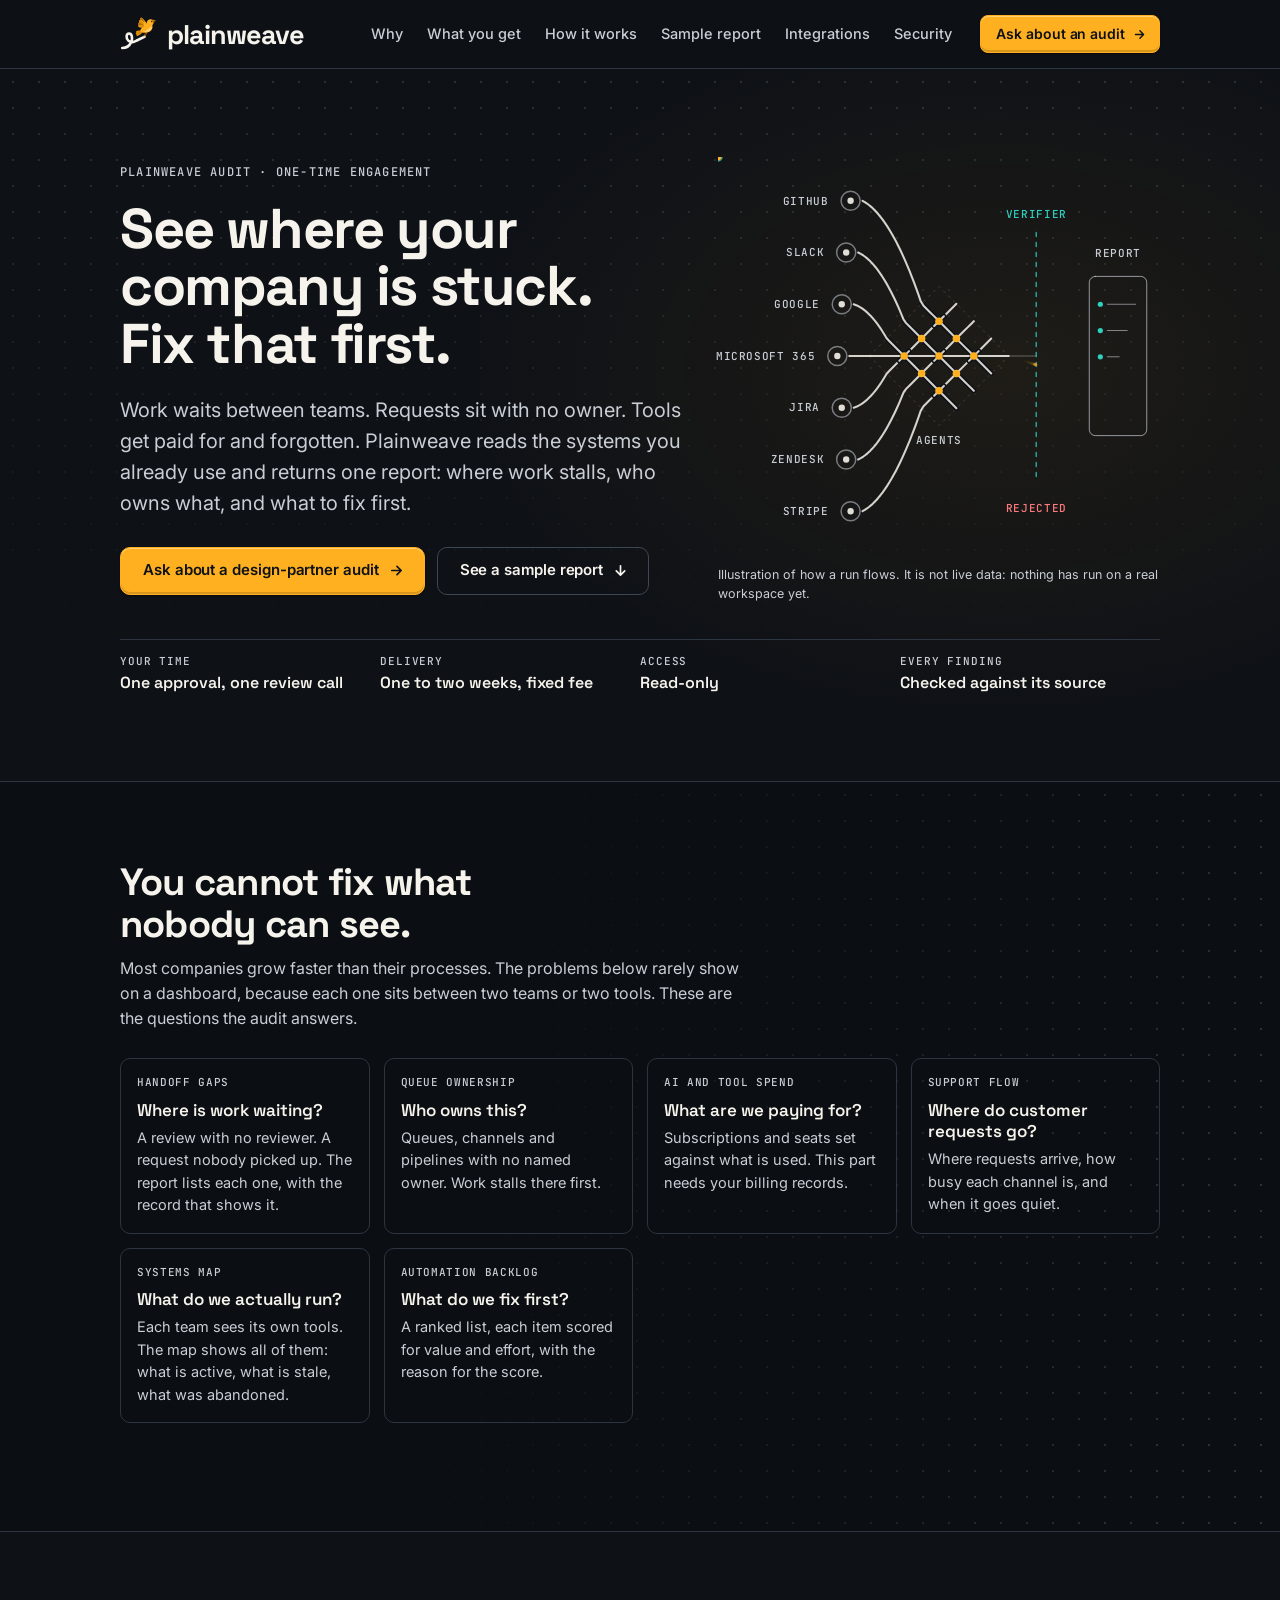
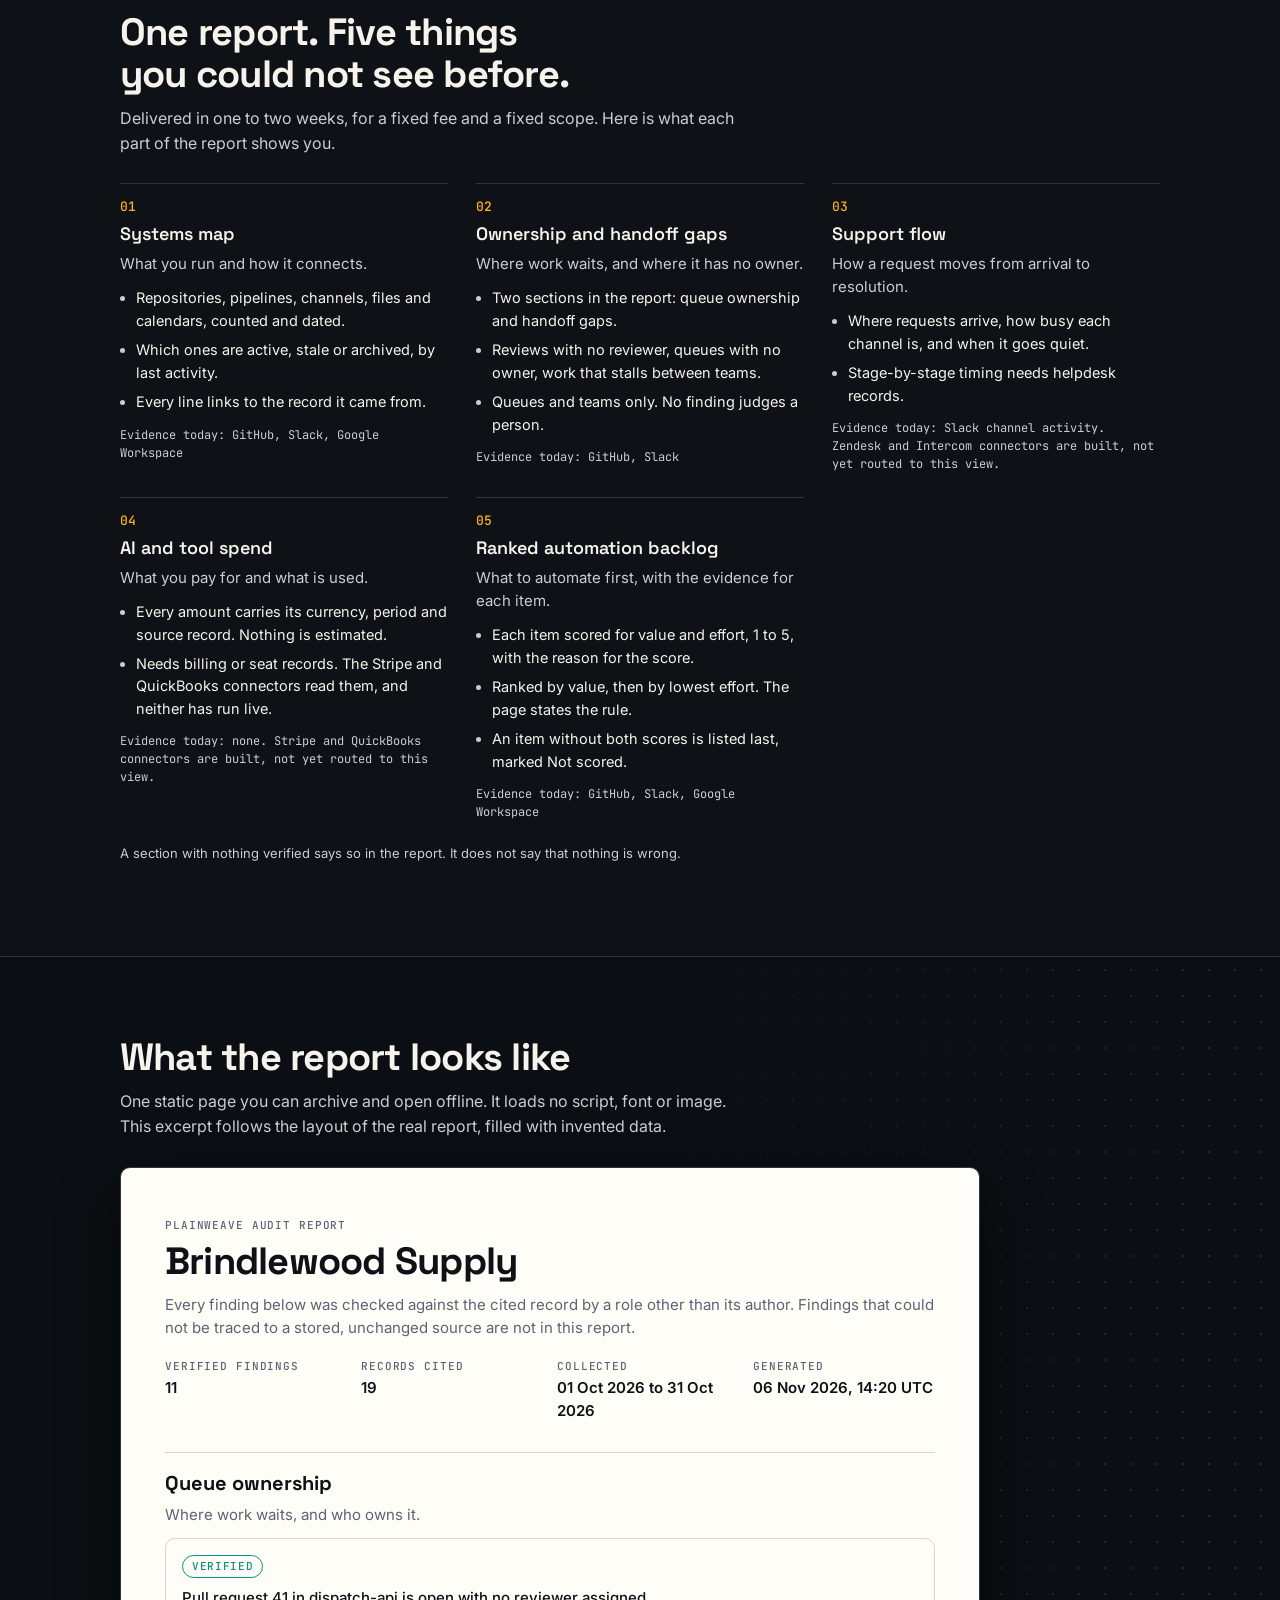
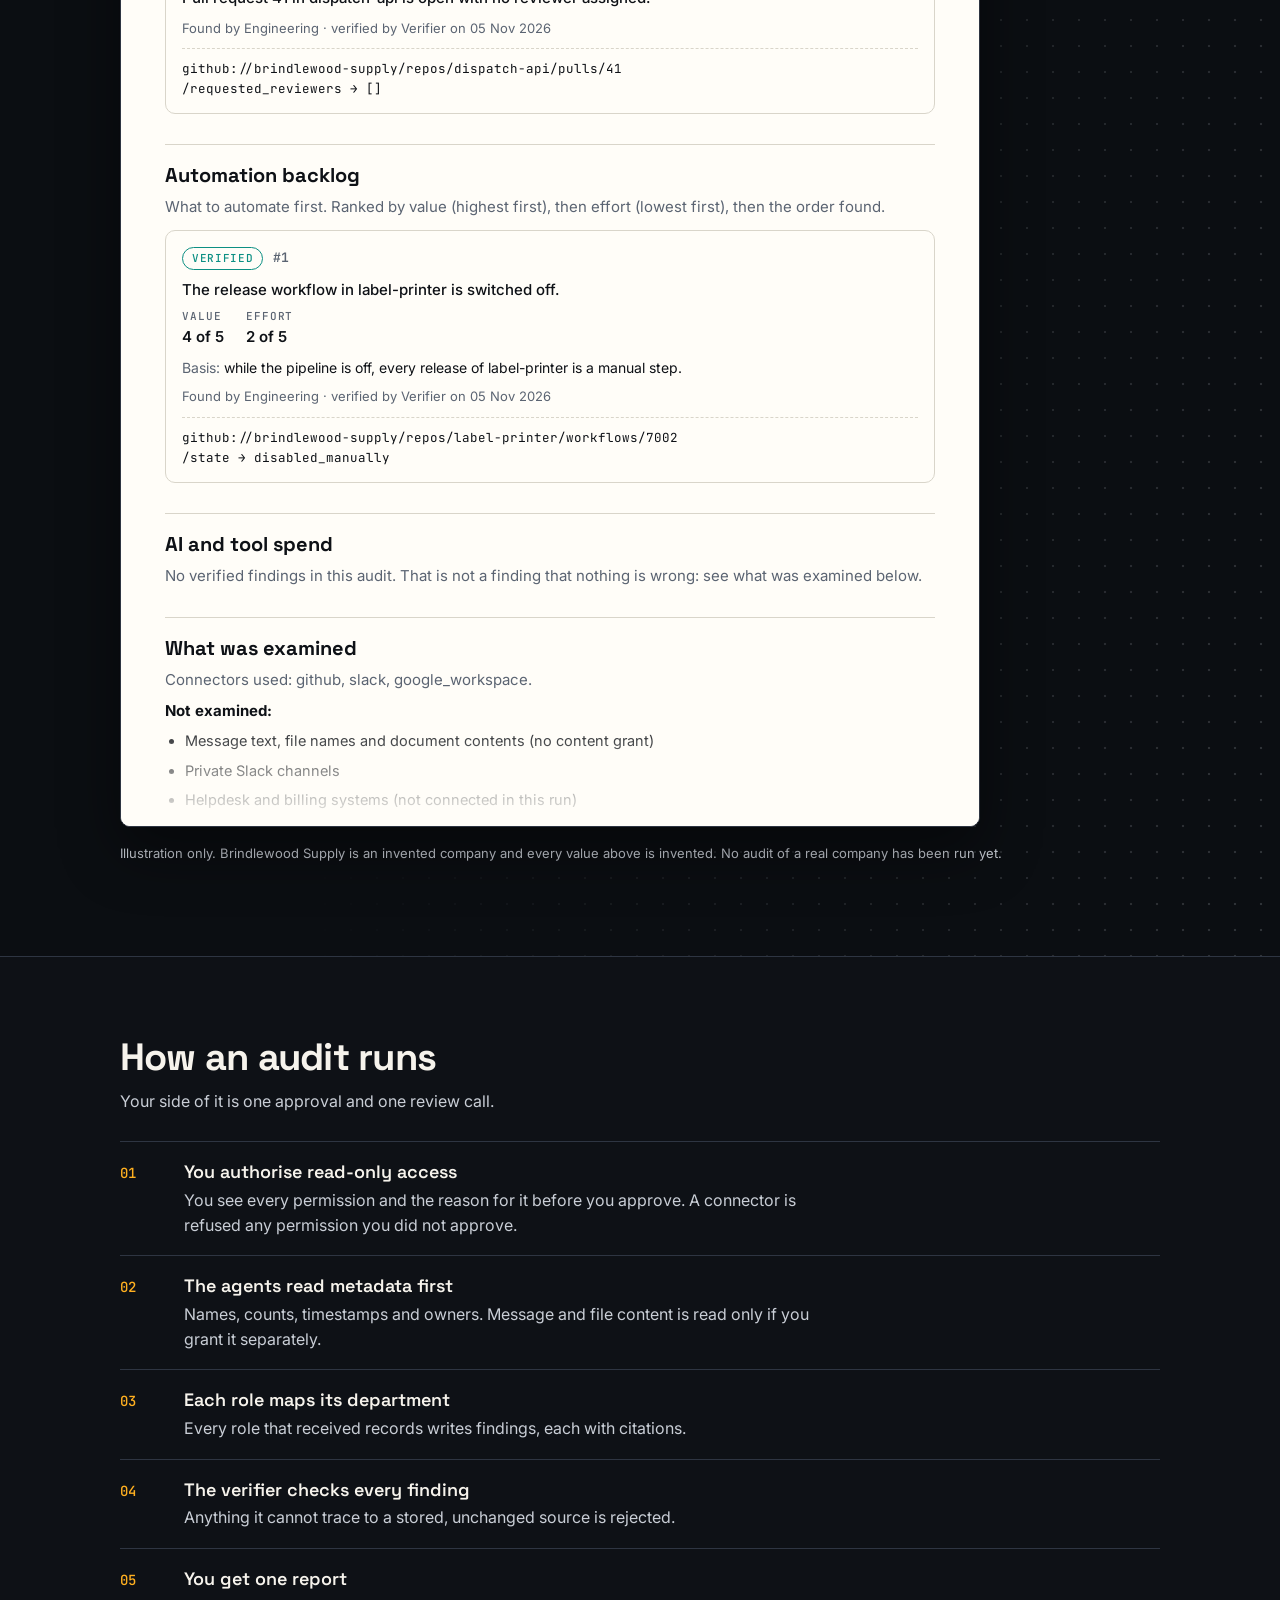
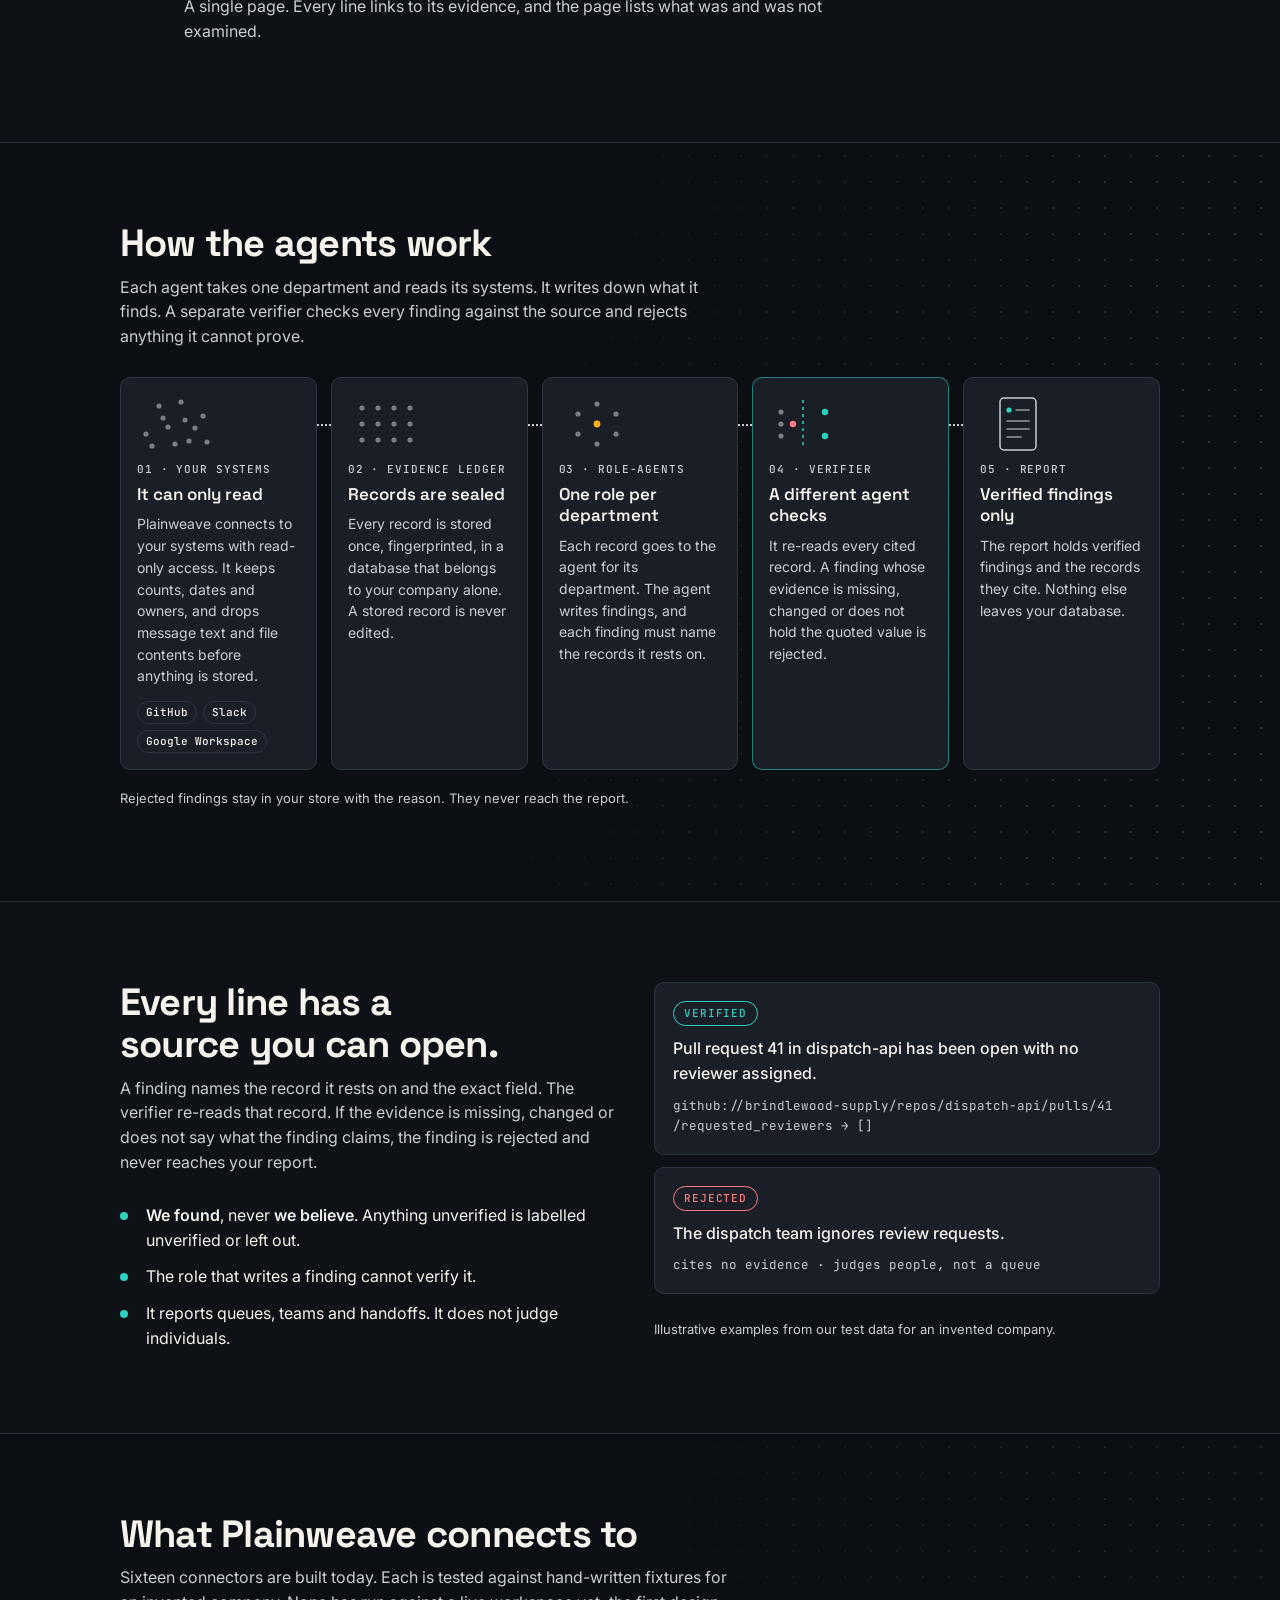
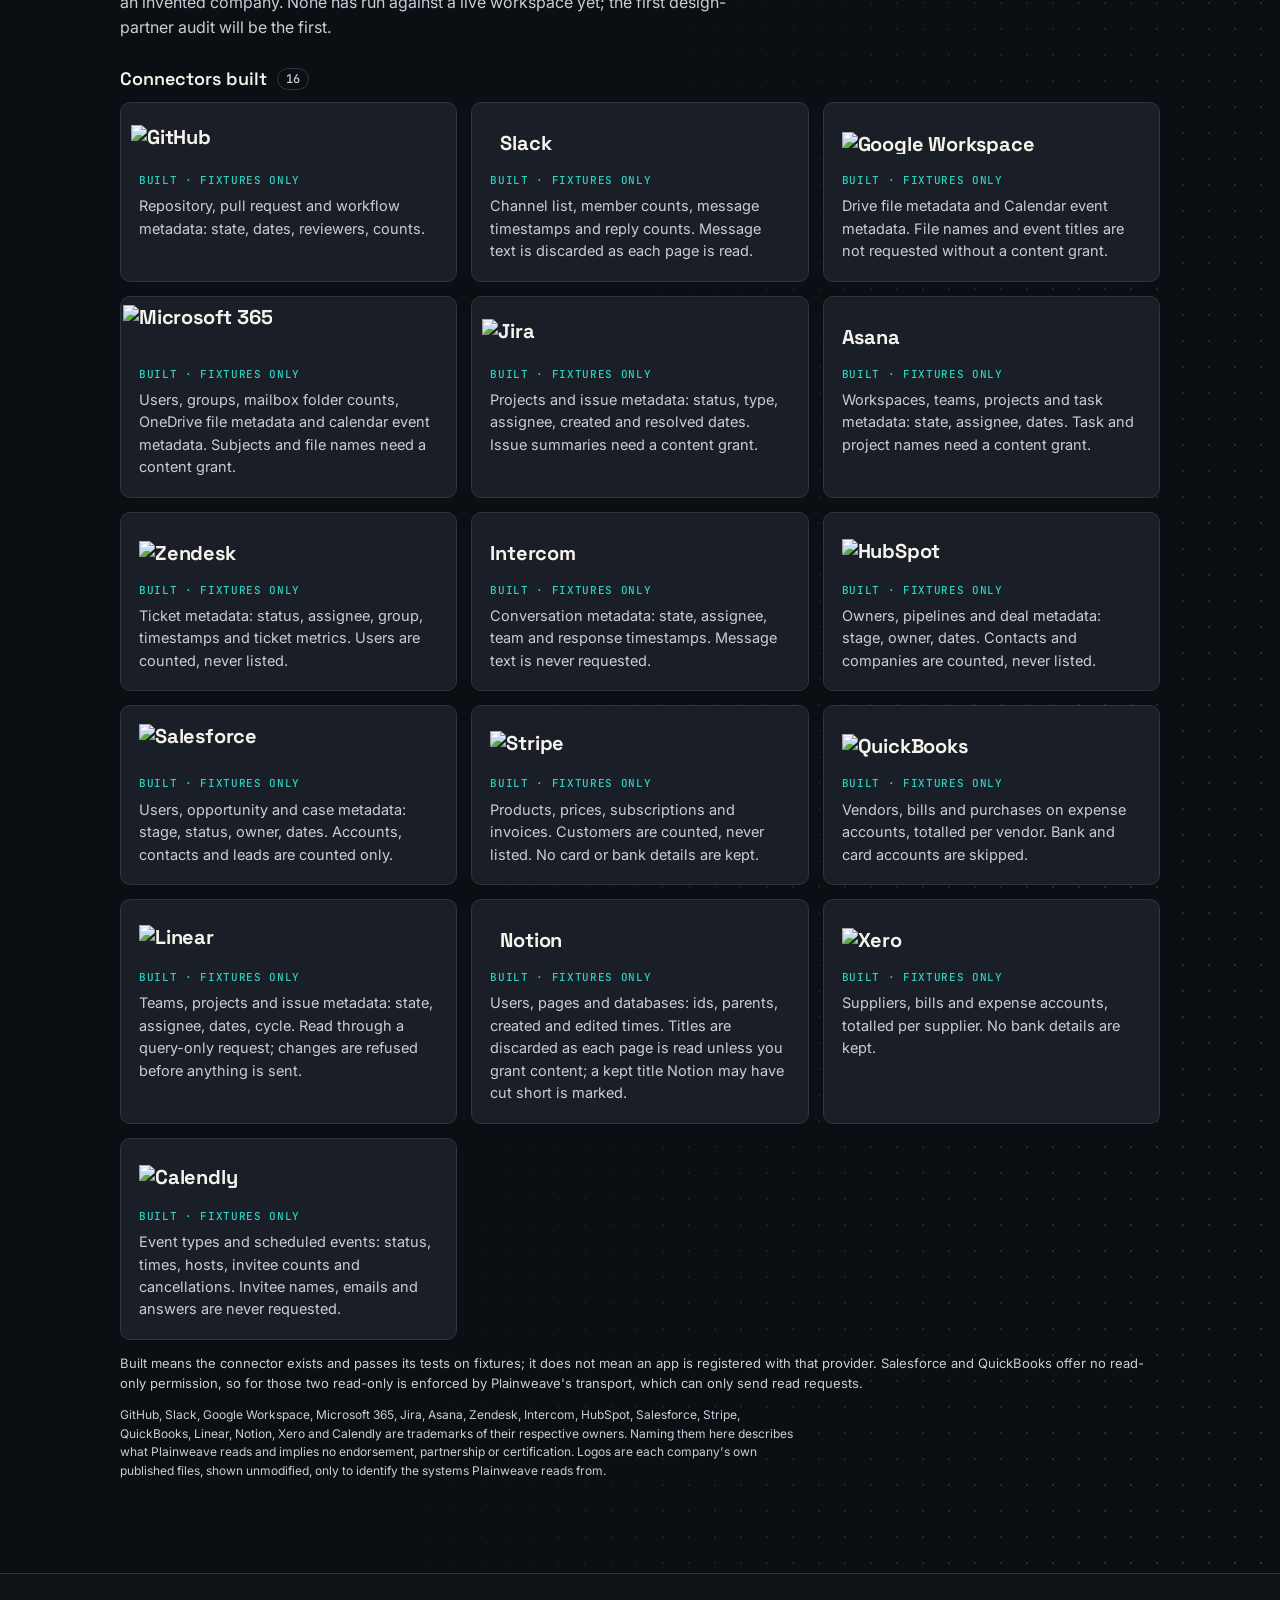
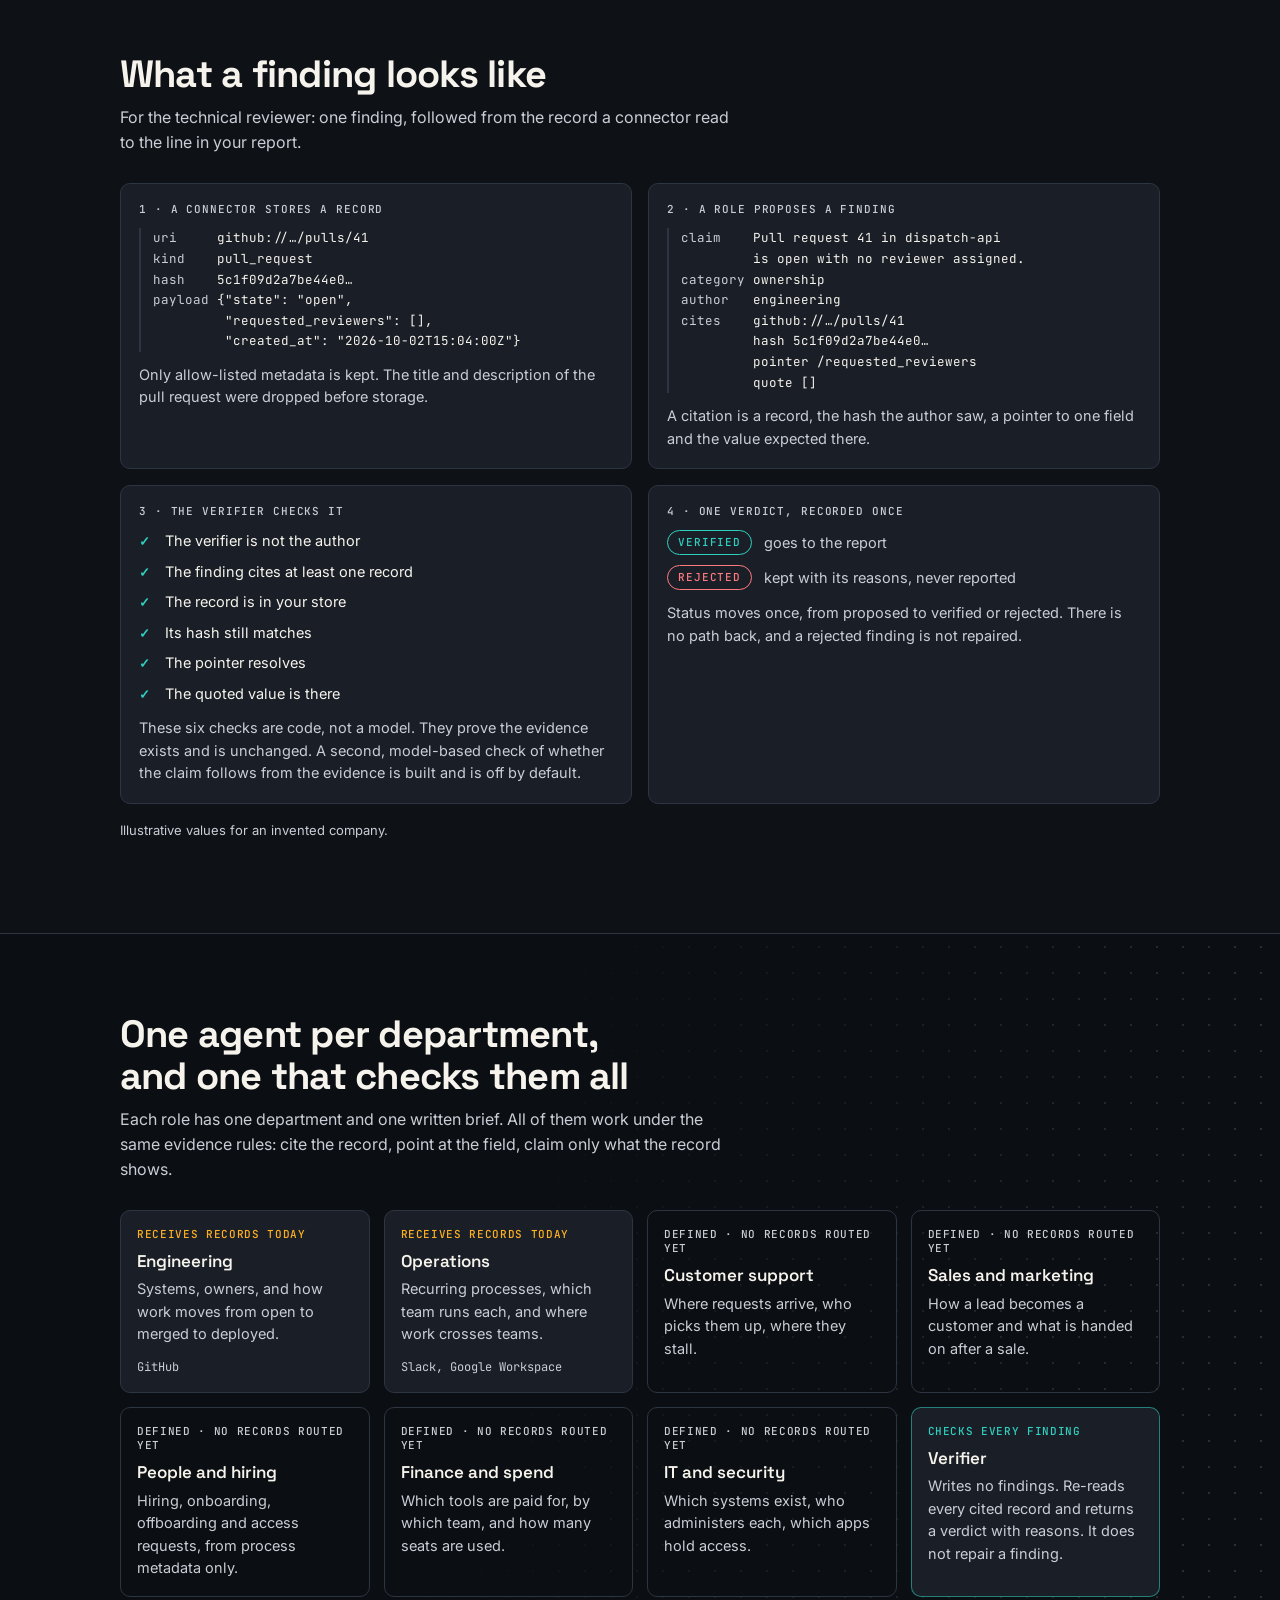
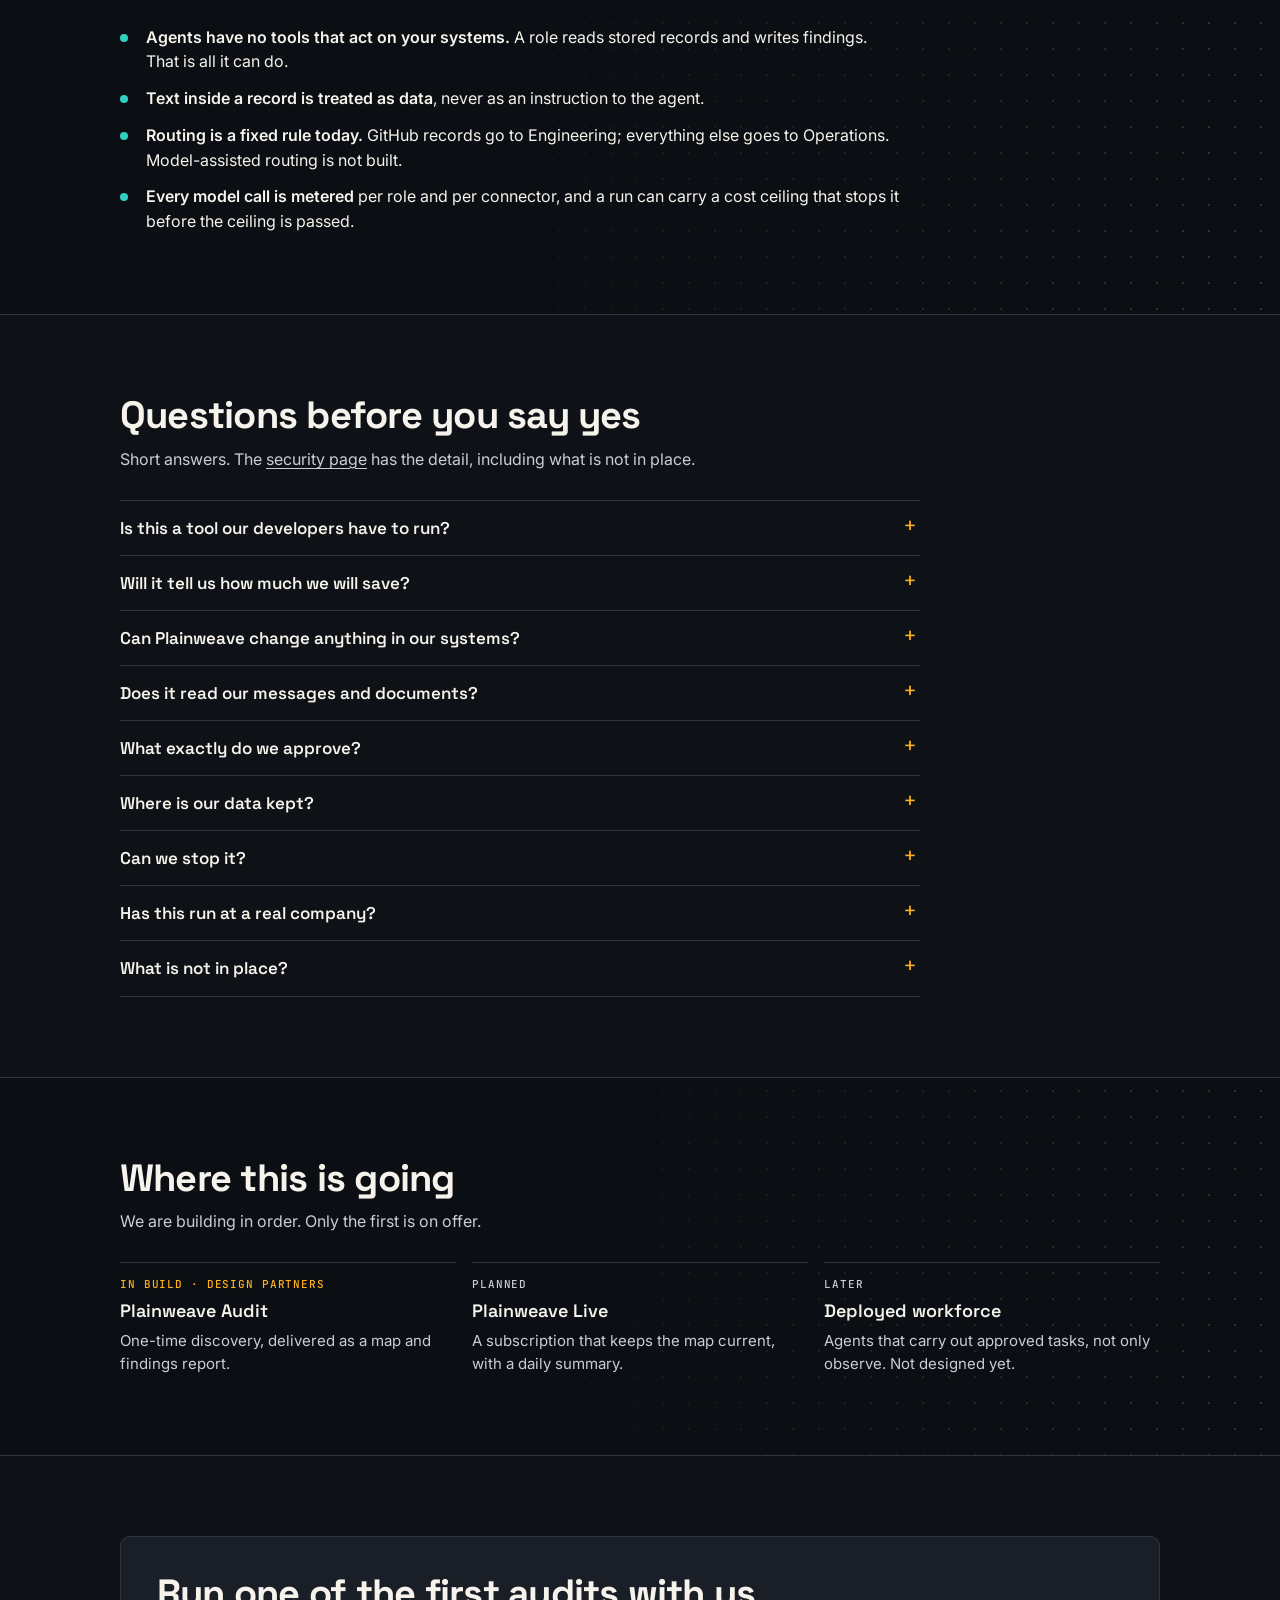
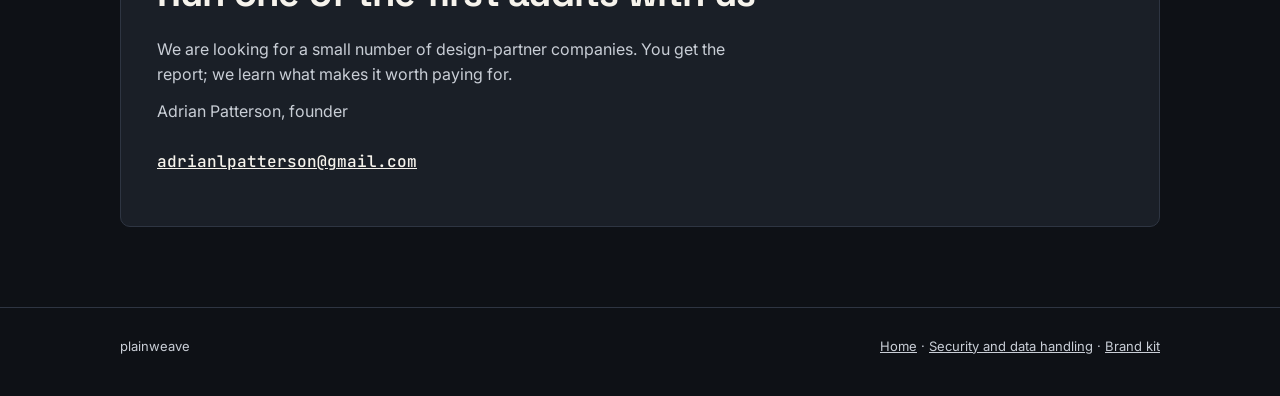
==== commit e0409a95: "Publish site from plainweave main aa3b972: paging guards and the Notion title flag Co-Authored-By: C" ====
--- a/index.html
+++ b/index.html
@@ -216,7 +216,7 @@
     <div class="conn"><span class="name"><img class="lg-stripe" src="logos/stripe.svg" alt="Stripe" height="36"></span><span class="st built">Built · fixtures only</span><p>Products, prices, subscriptions and invoices. Customers are counted, never listed. No card or bank details are kept.</p></div>
     <div class="conn"><span class="name"><img class="lg-quickbooks" src="logos/quickbooks.svg" alt="QuickBooks" height="36"></span><span class="st built">Built · fixtures only</span><p>Vendors, bills and purchases on expense accounts, totalled per vendor. Bank and card accounts are skipped.</p></div>
     <div class="conn"><span class="name"><img class="lg-linear" src="logos/linear.svg" alt="Linear" height="36"></span><span class="st built">Built · fixtures only</span><p>Teams, projects and issue metadata: state, assignee, dates, cycle. Read through a query-only request; changes are refused before anything is sent.</p></div>
-    <div class="conn"><span class="name"><img class="lg-notion" src="logos/notion.svg" alt="" height="36">Notion</span><span class="st built">Built · fixtures only</span><p>Users, pages and databases: ids, parents, created and edited times. Titles are discarded as each page is read unless you grant content.</p></div>
+    <div class="conn"><span class="name"><img class="lg-notion" src="logos/notion.svg" alt="" height="36">Notion</span><span class="st built">Built · fixtures only</span><p>Users, pages and databases: ids, parents, created and edited times. Titles are discarded as each page is read unless you grant content; a kept title Notion may have cut short is marked.</p></div>
     <div class="conn"><span class="name"><img class="lg-xero" src="logos/xero.svg" alt="Xero" height="36"></span><span class="st built">Built · fixtures only</span><p>Suppliers, bills and expense accounts, totalled per supplier. No bank details are kept.</p></div>
     <div class="conn"><span class="name"><img class="lg-calendly" src="logos/calendly.svg" alt="Calendly" height="36"></span><span class="st built">Built · fixtures only</span><p>Event types and scheduled events: status, times, hosts, invitee counts and cancellations. Invitee names, emails and answers are never requested.</p></div>
   </div>
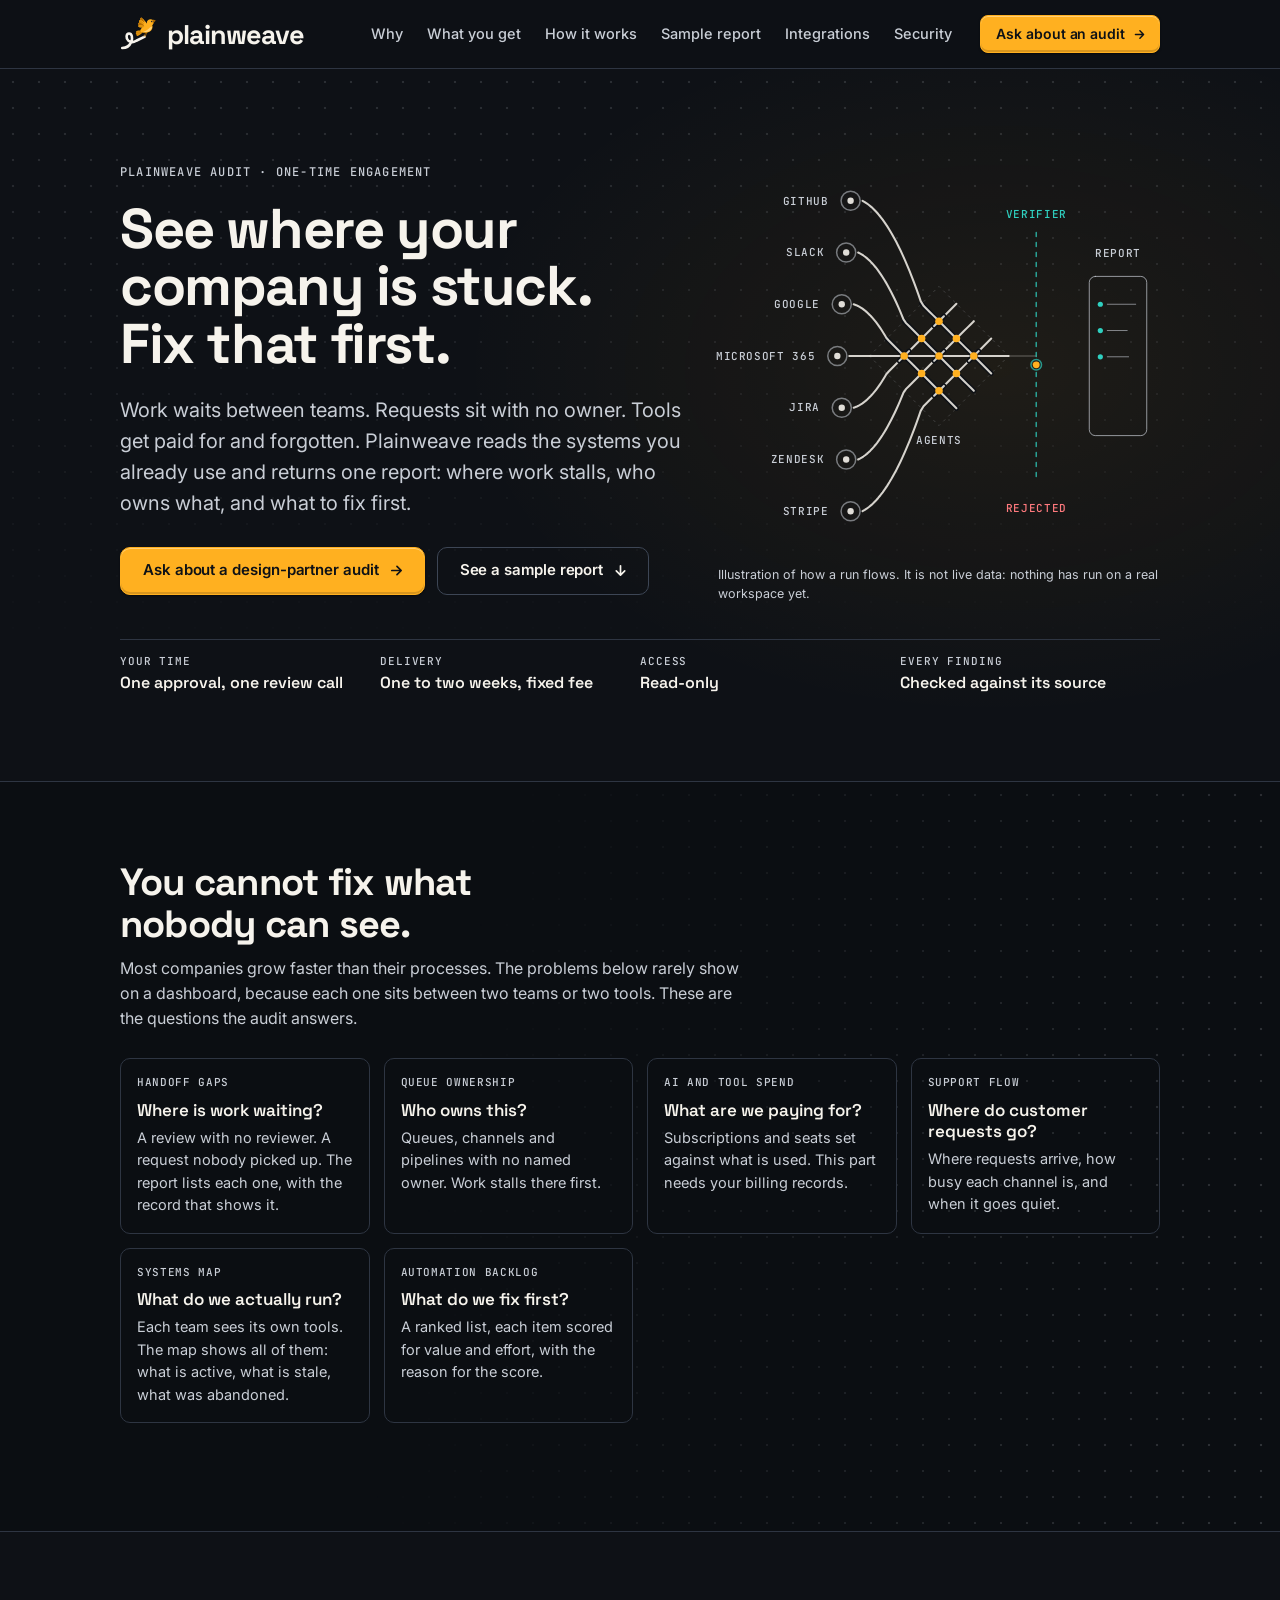
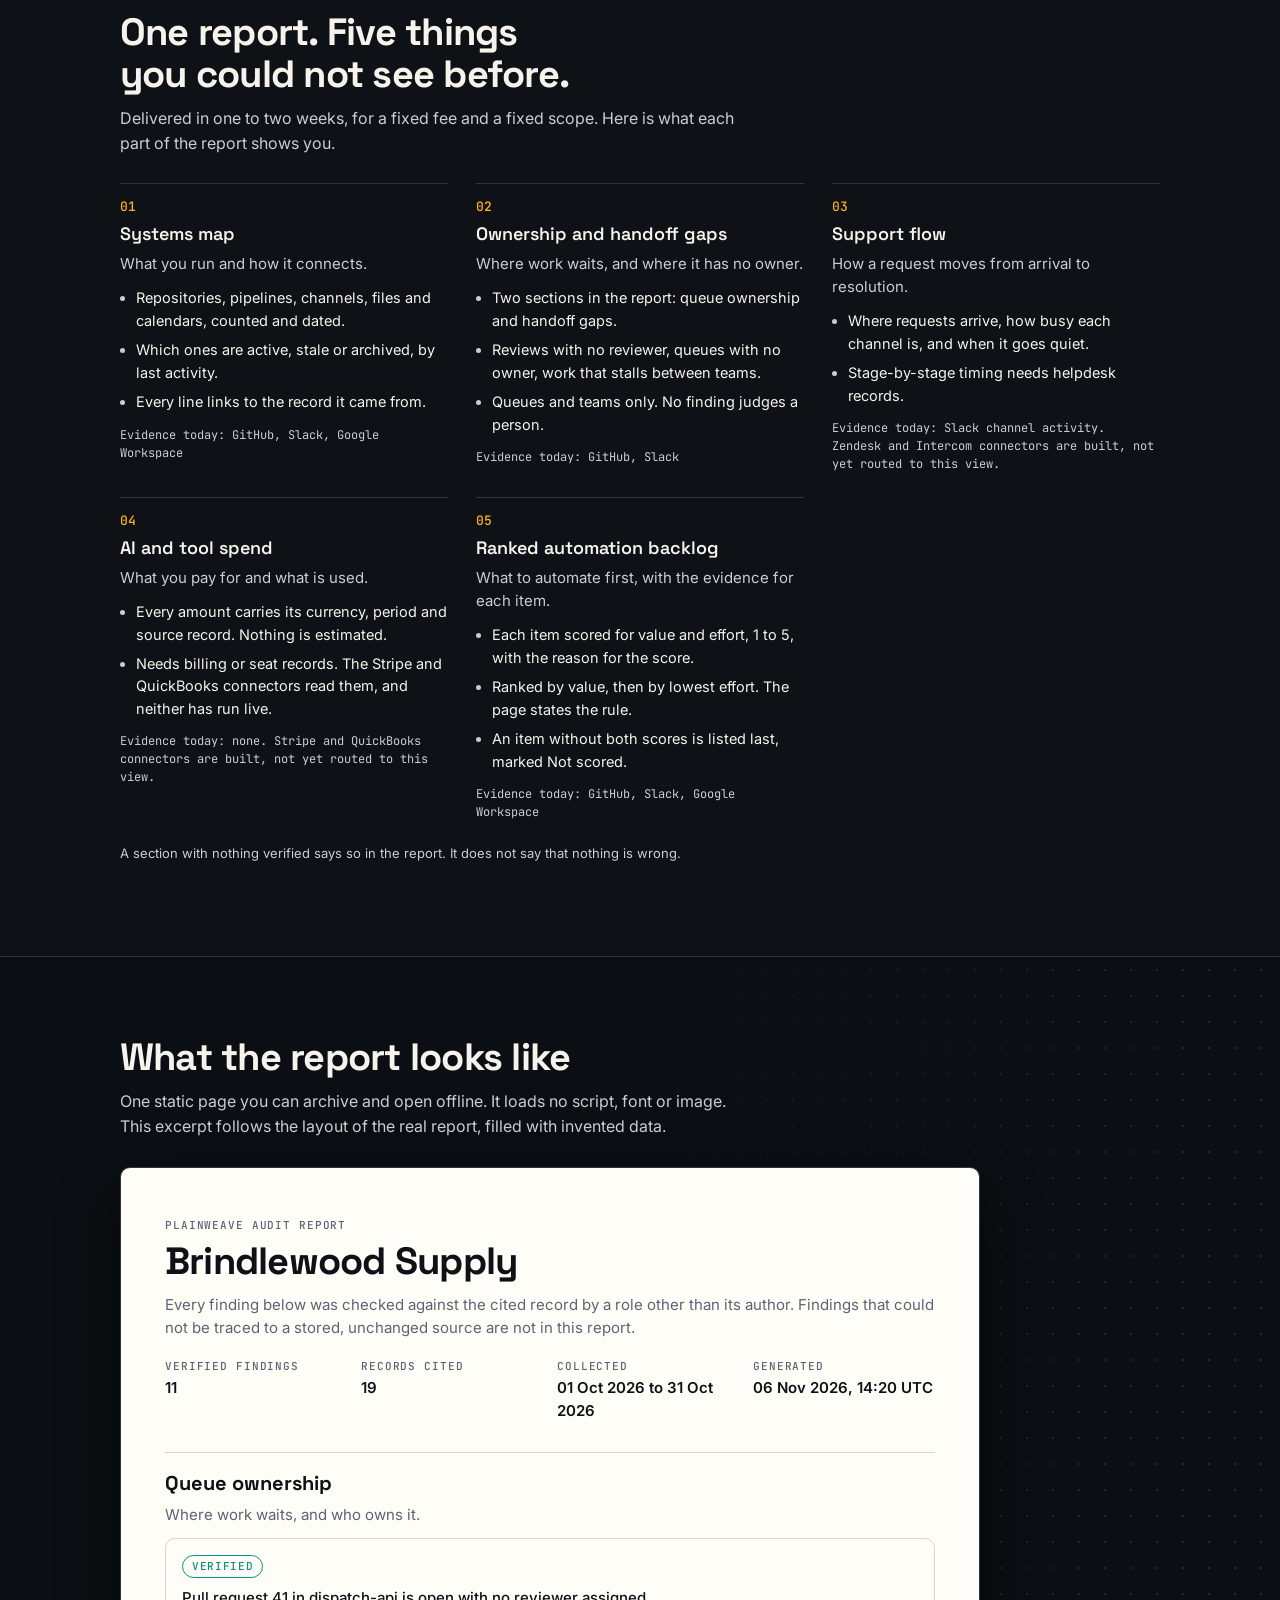
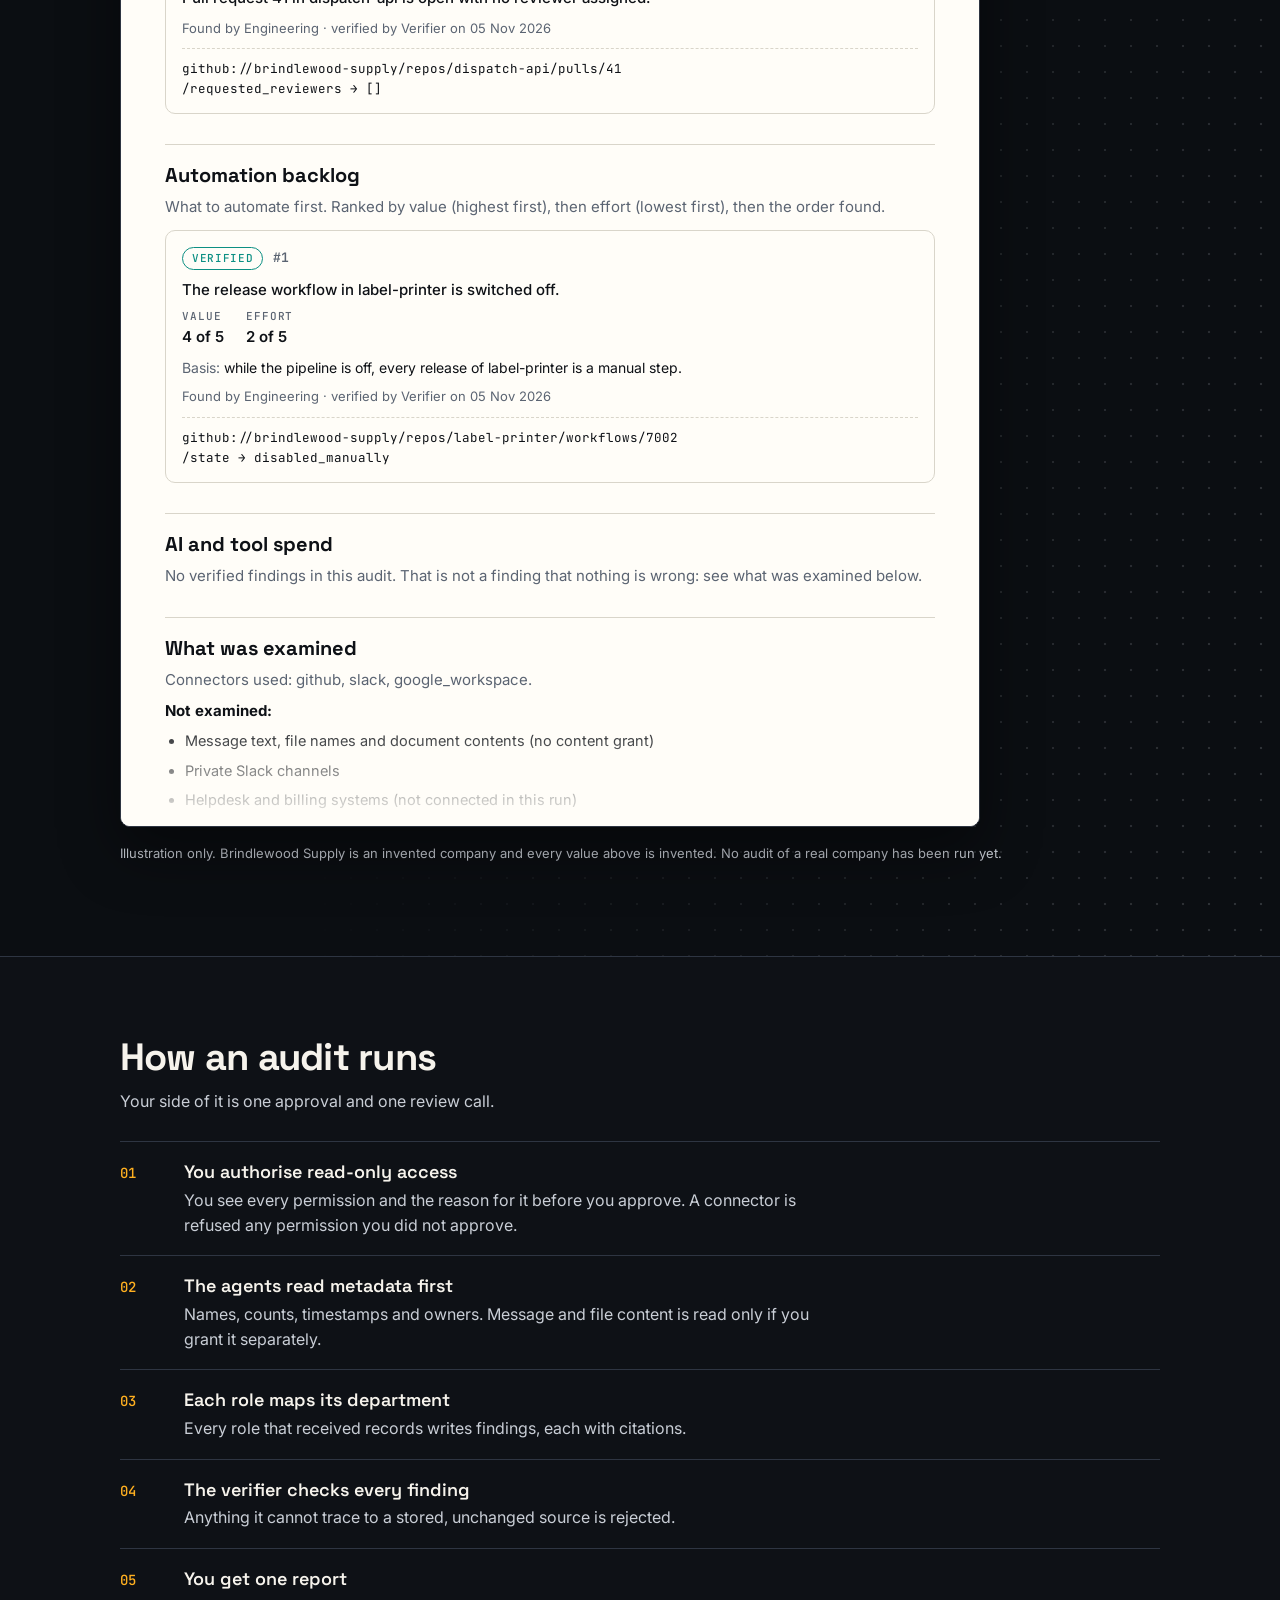
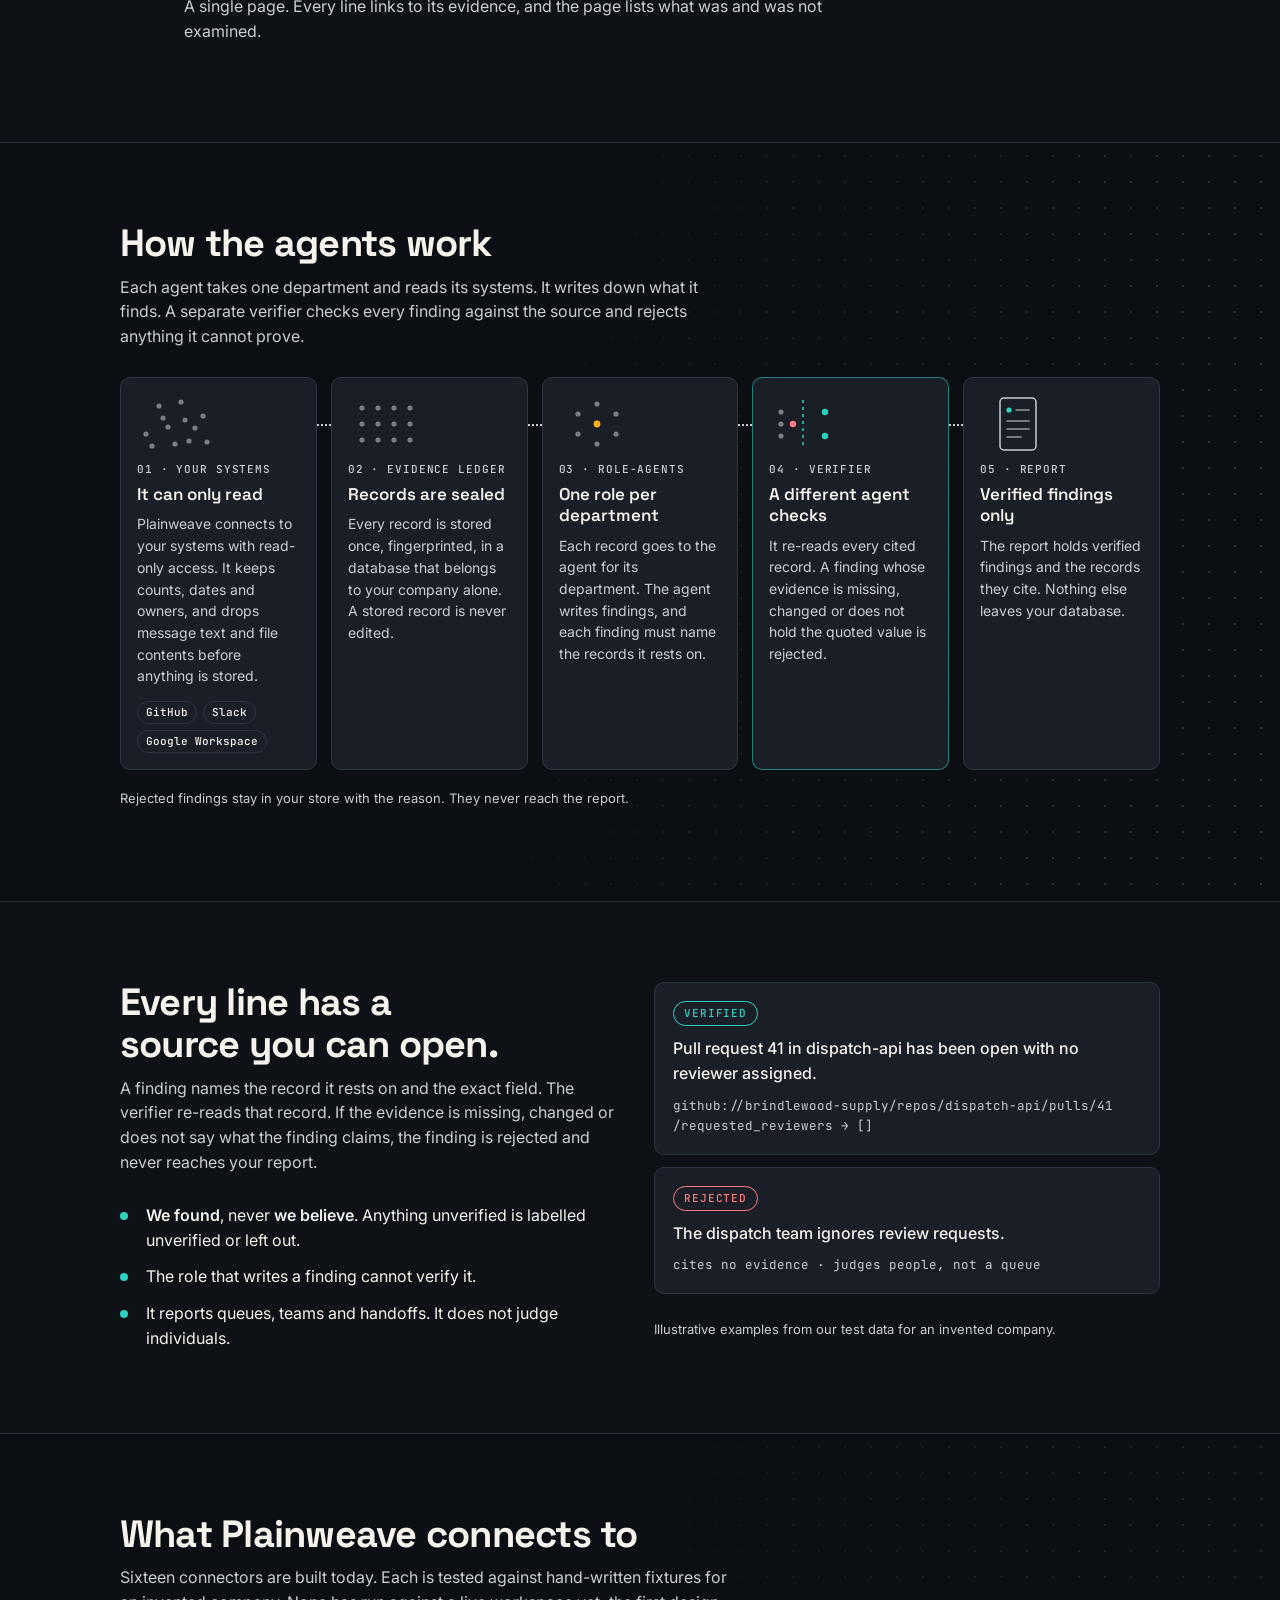
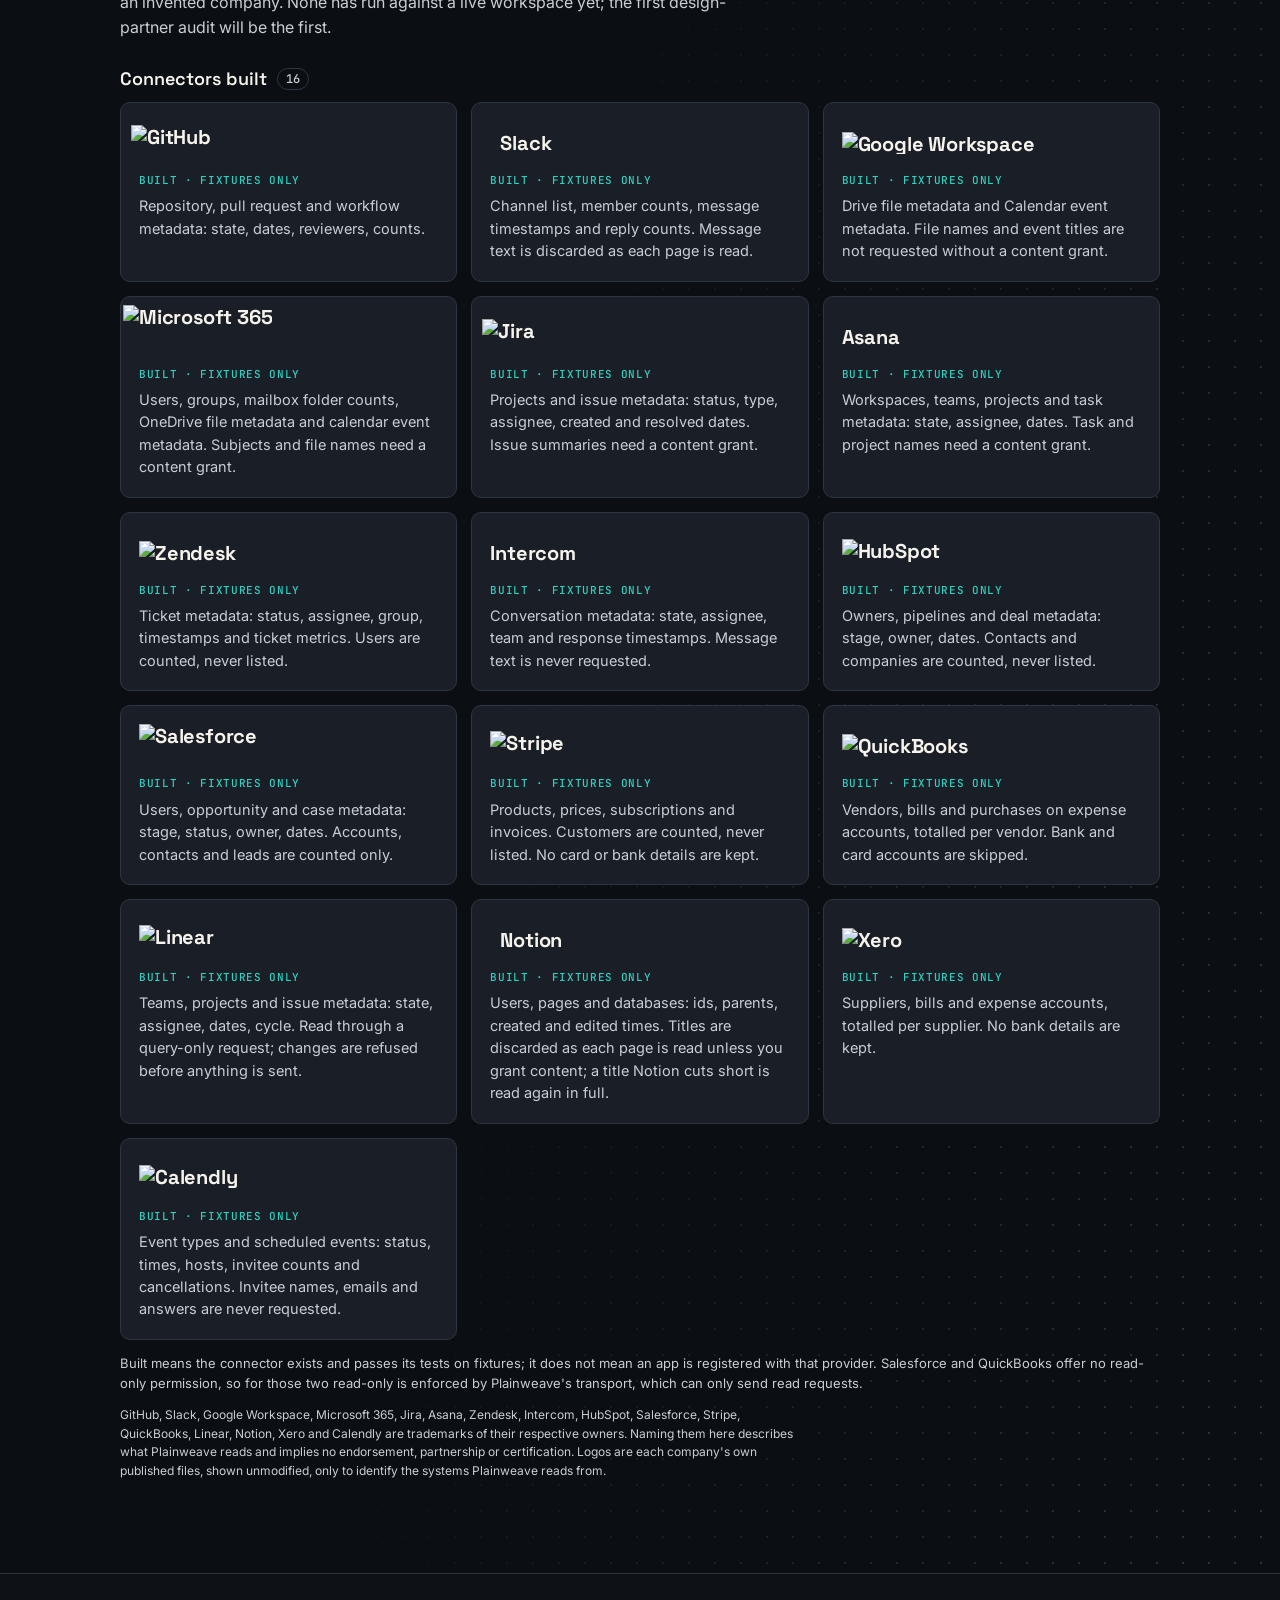
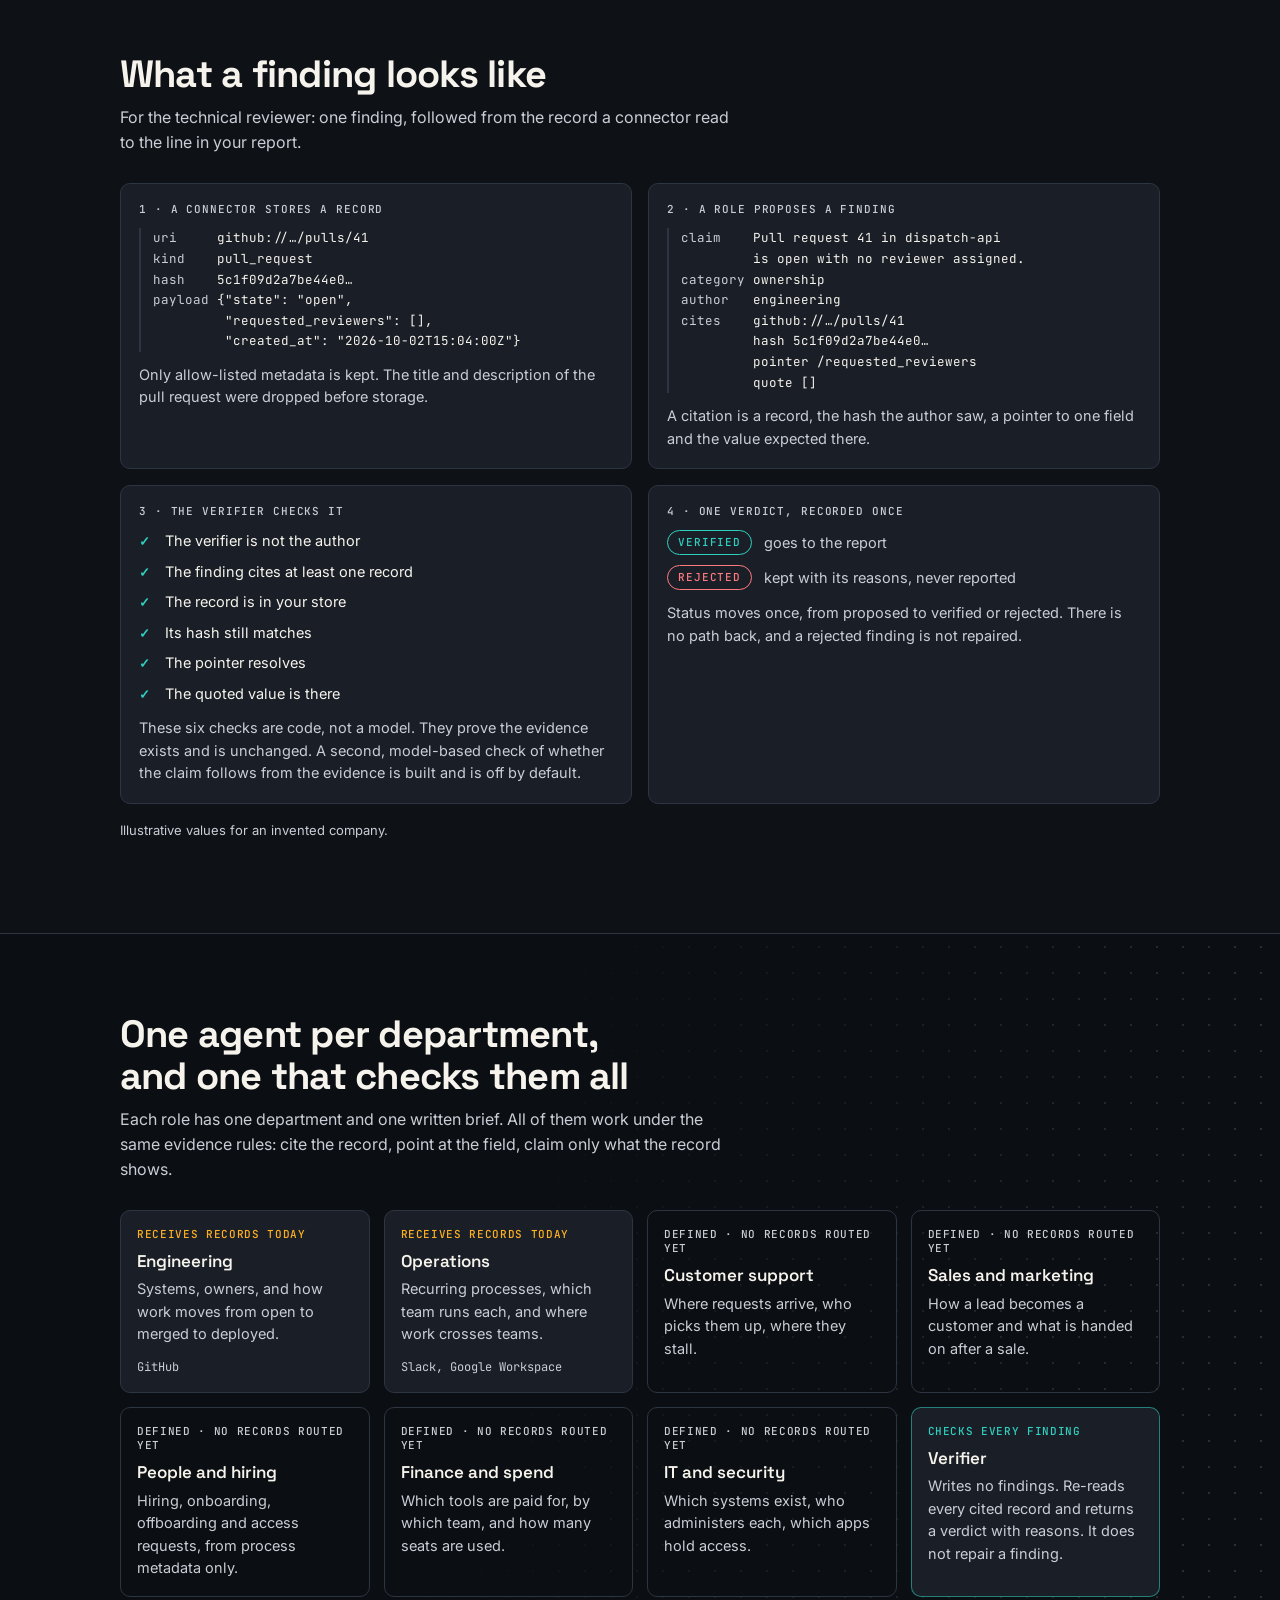
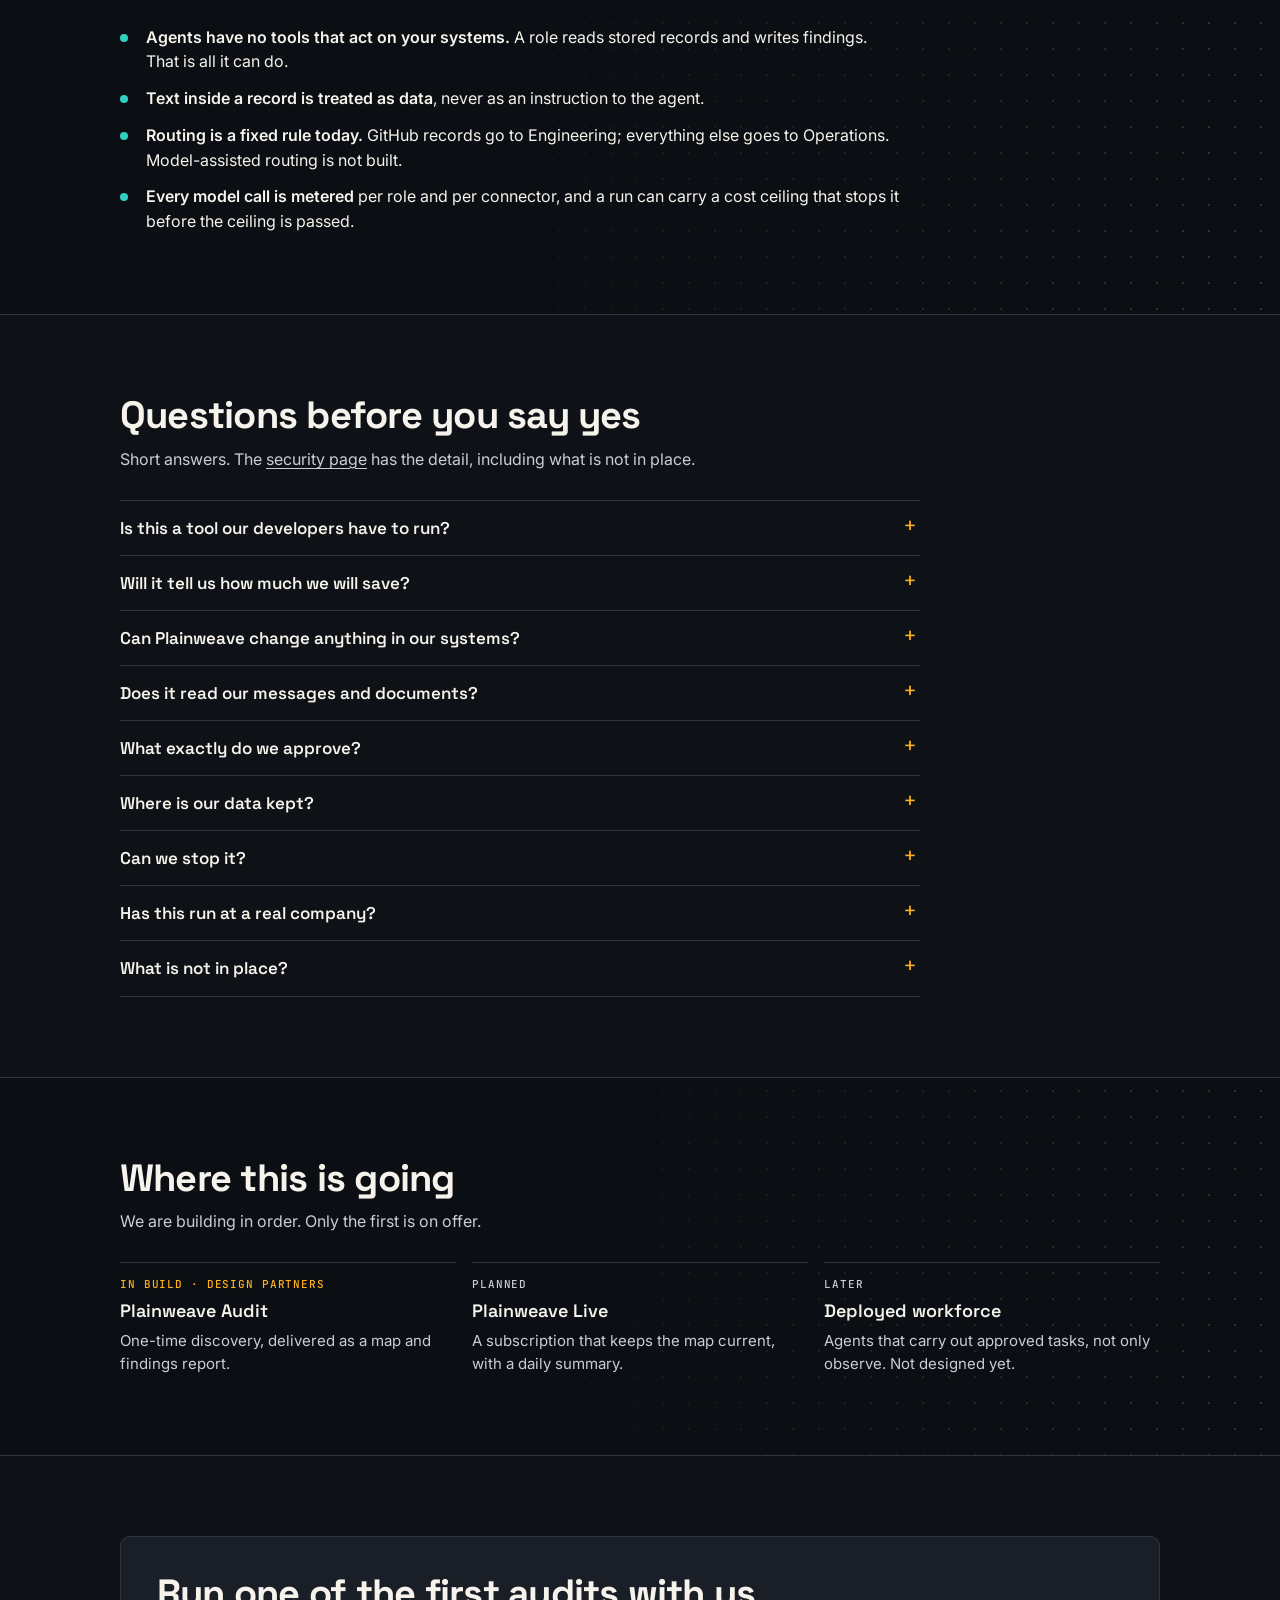
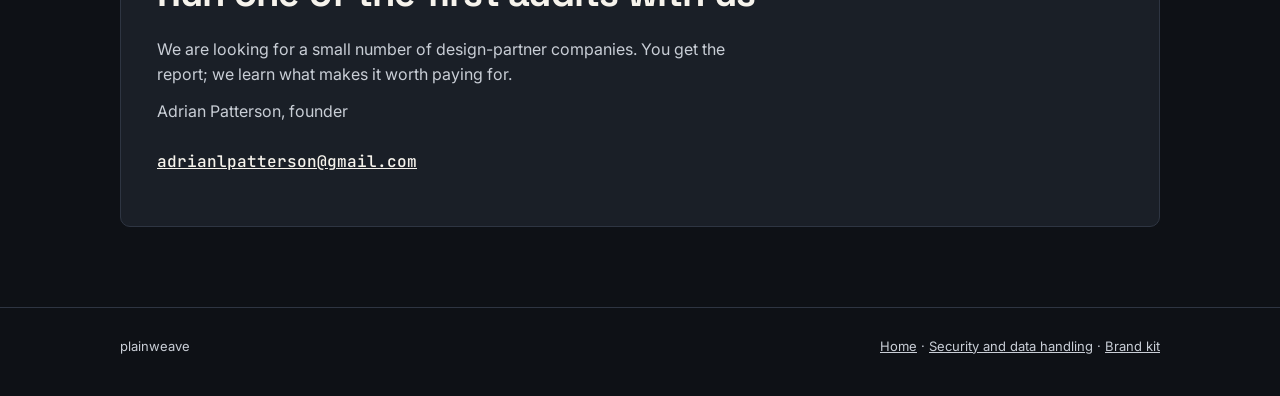
==== commit b571ebbd: "Publish site from plainweave main 219757d: Notion titles are read in full Co-Authored-By: Claude Opu" ====
--- a/index.html
+++ b/index.html
@@ -216,7 +216,7 @@
     <div class="conn"><span class="name"><img class="lg-stripe" src="logos/stripe.svg" alt="Stripe" height="36"></span><span class="st built">Built · fixtures only</span><p>Products, prices, subscriptions and invoices. Customers are counted, never listed. No card or bank details are kept.</p></div>
     <div class="conn"><span class="name"><img class="lg-quickbooks" src="logos/quickbooks.svg" alt="QuickBooks" height="36"></span><span class="st built">Built · fixtures only</span><p>Vendors, bills and purchases on expense accounts, totalled per vendor. Bank and card accounts are skipped.</p></div>
     <div class="conn"><span class="name"><img class="lg-linear" src="logos/linear.svg" alt="Linear" height="36"></span><span class="st built">Built · fixtures only</span><p>Teams, projects and issue metadata: state, assignee, dates, cycle. Read through a query-only request; changes are refused before anything is sent.</p></div>
-    <div class="conn"><span class="name"><img class="lg-notion" src="logos/notion.svg" alt="" height="36">Notion</span><span class="st built">Built · fixtures only</span><p>Users, pages and databases: ids, parents, created and edited times. Titles are discarded as each page is read unless you grant content; a kept title Notion may have cut short is marked.</p></div>
+    <div class="conn"><span class="name"><img class="lg-notion" src="logos/notion.svg" alt="" height="36">Notion</span><span class="st built">Built · fixtures only</span><p>Users, pages and databases: ids, parents, created and edited times. Titles are discarded as each page is read unless you grant content; a title Notion cuts short is read again in full.</p></div>
     <div class="conn"><span class="name"><img class="lg-xero" src="logos/xero.svg" alt="Xero" height="36"></span><span class="st built">Built · fixtures only</span><p>Suppliers, bills and expense accounts, totalled per supplier. No bank details are kept.</p></div>
     <div class="conn"><span class="name"><img class="lg-calendly" src="logos/calendly.svg" alt="Calendly" height="36"></span><span class="st built">Built · fixtures only</span><p>Event types and scheduled events: status, times, hosts, invitee counts and cancellations. Invitee names, emails and answers are never requested.</p></div>
   </div>
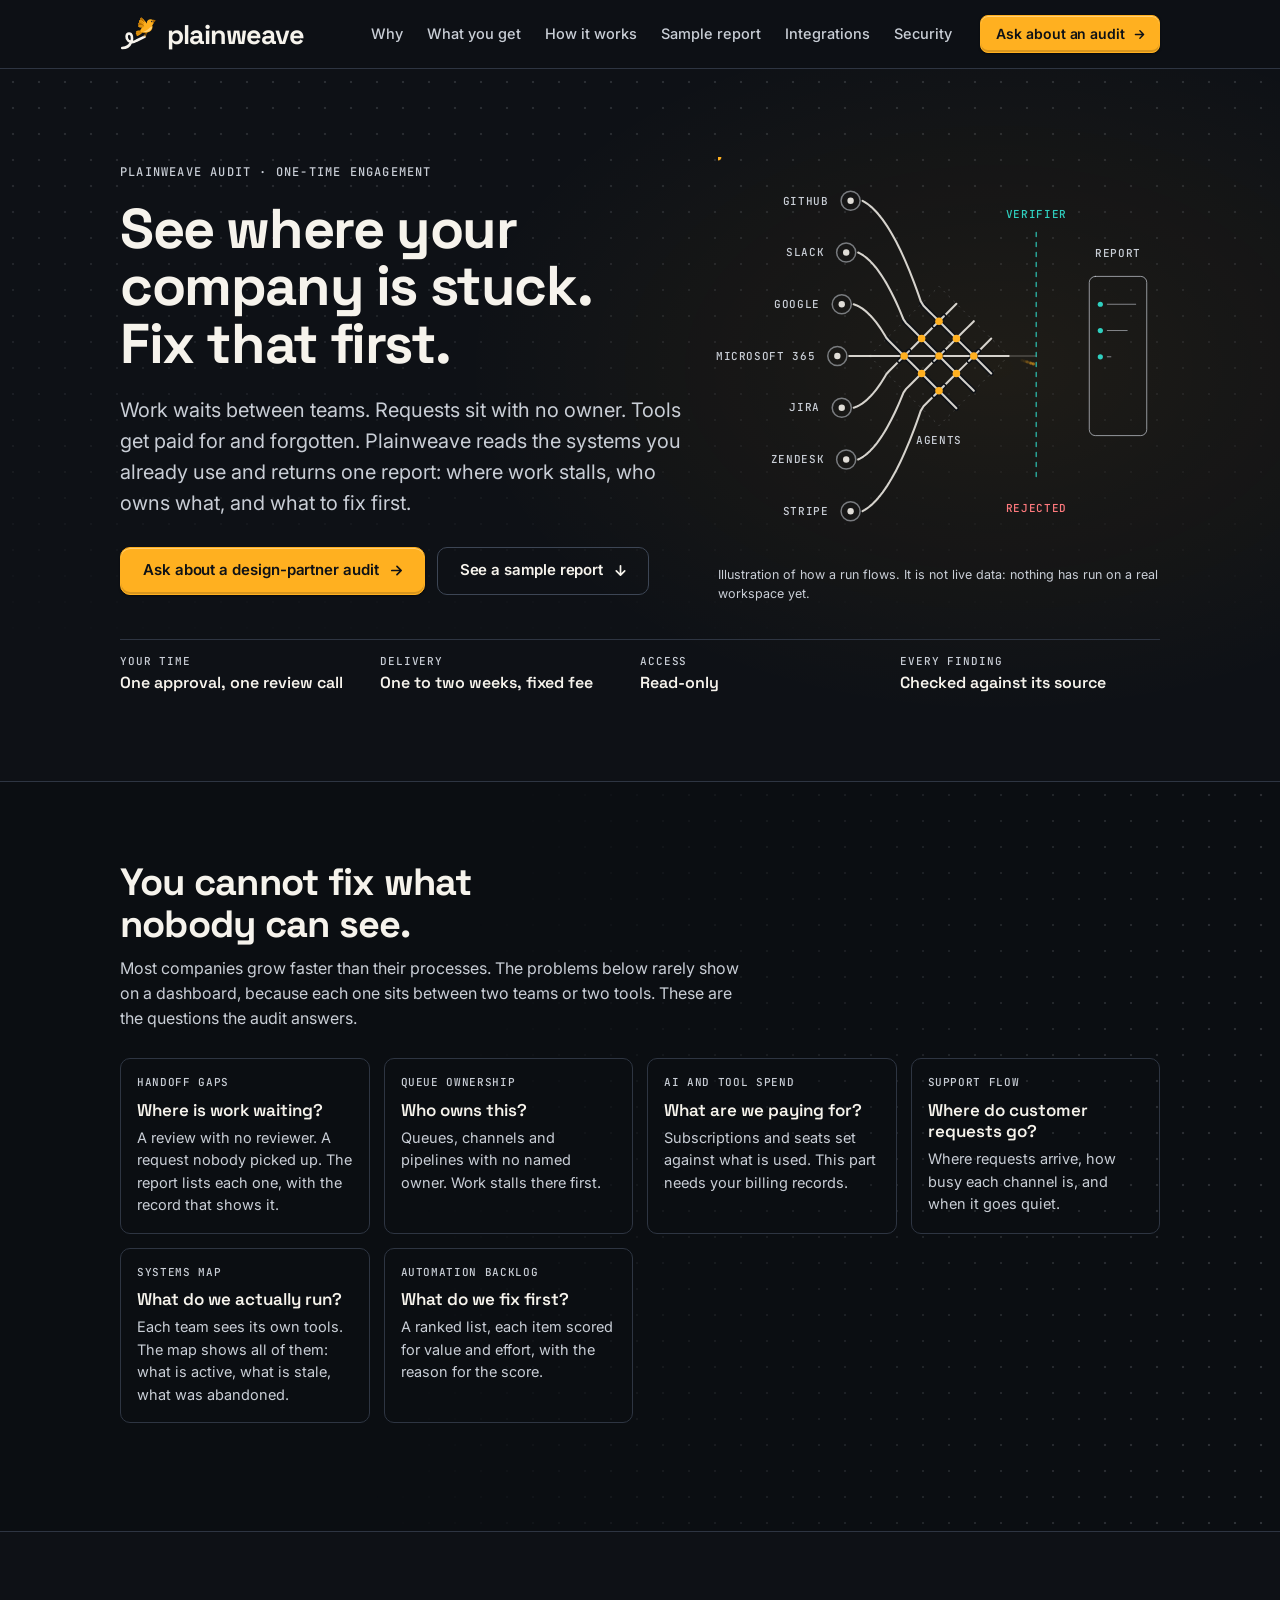
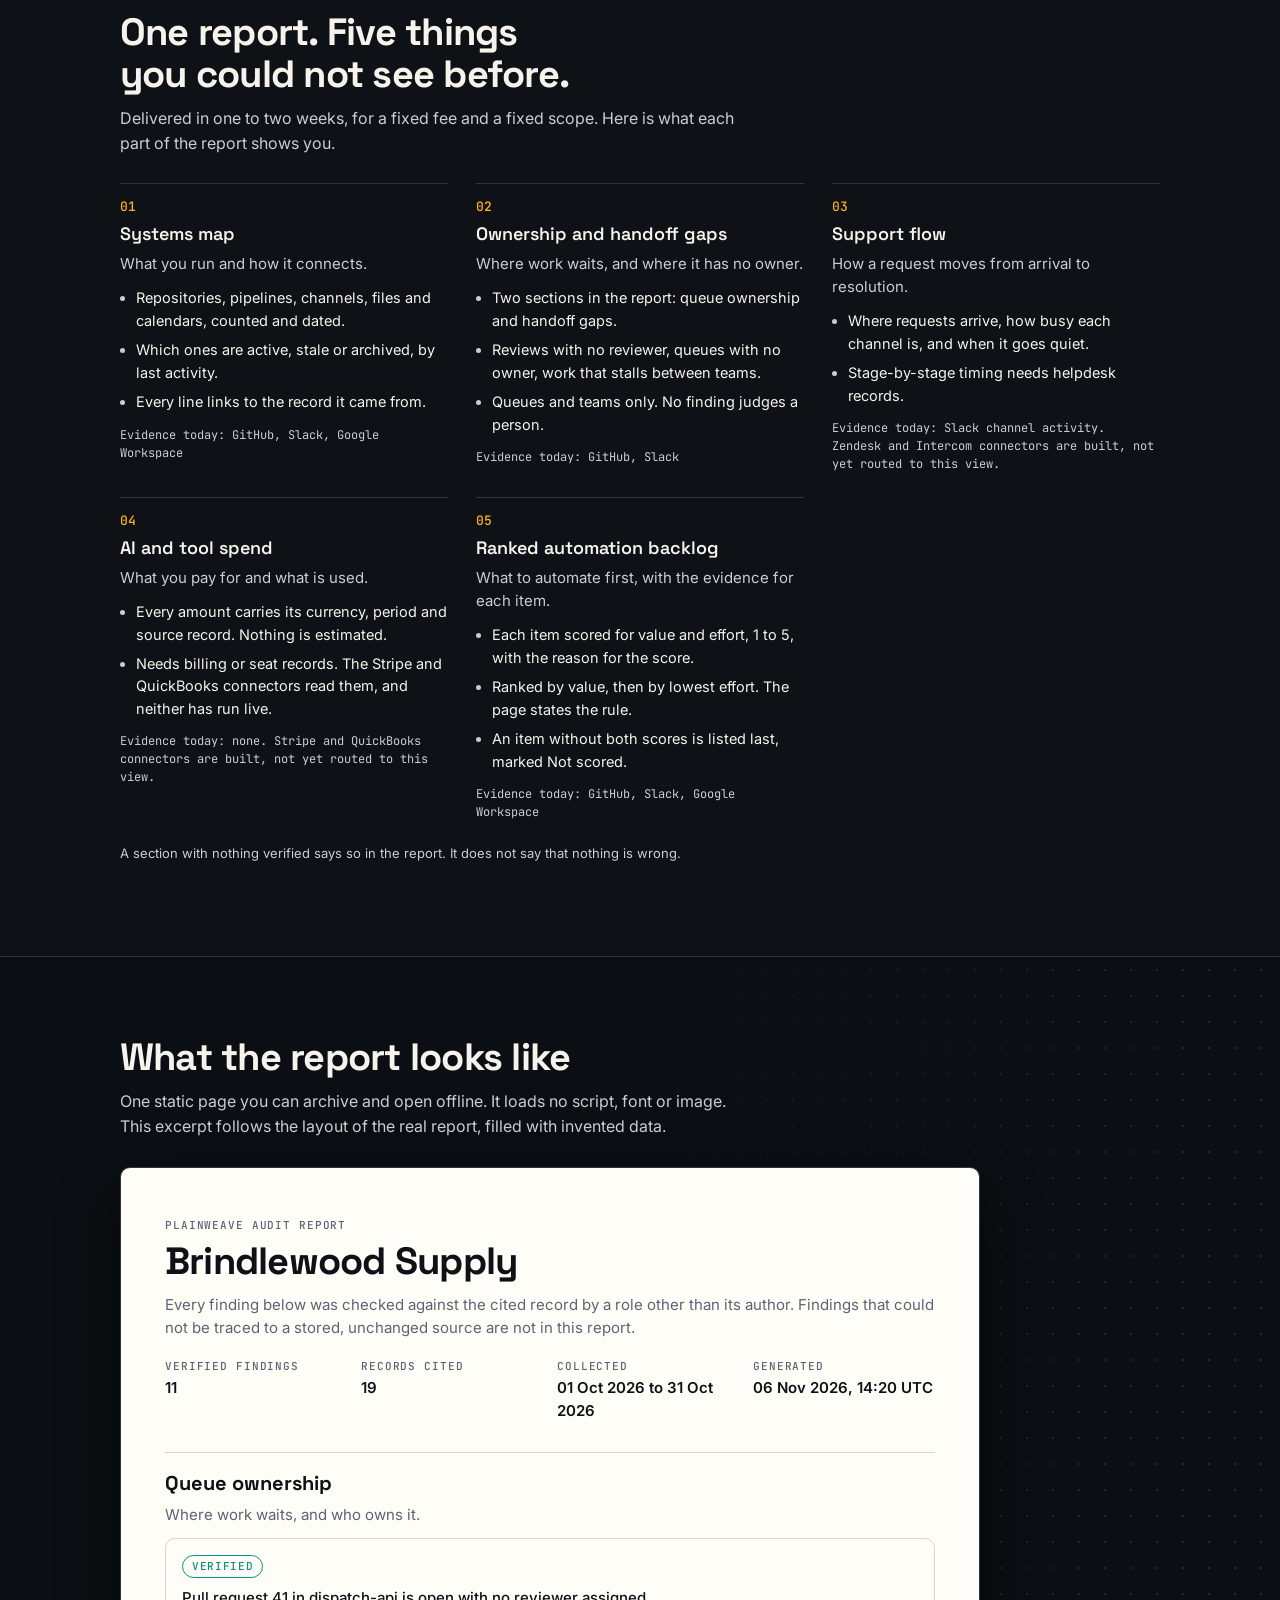
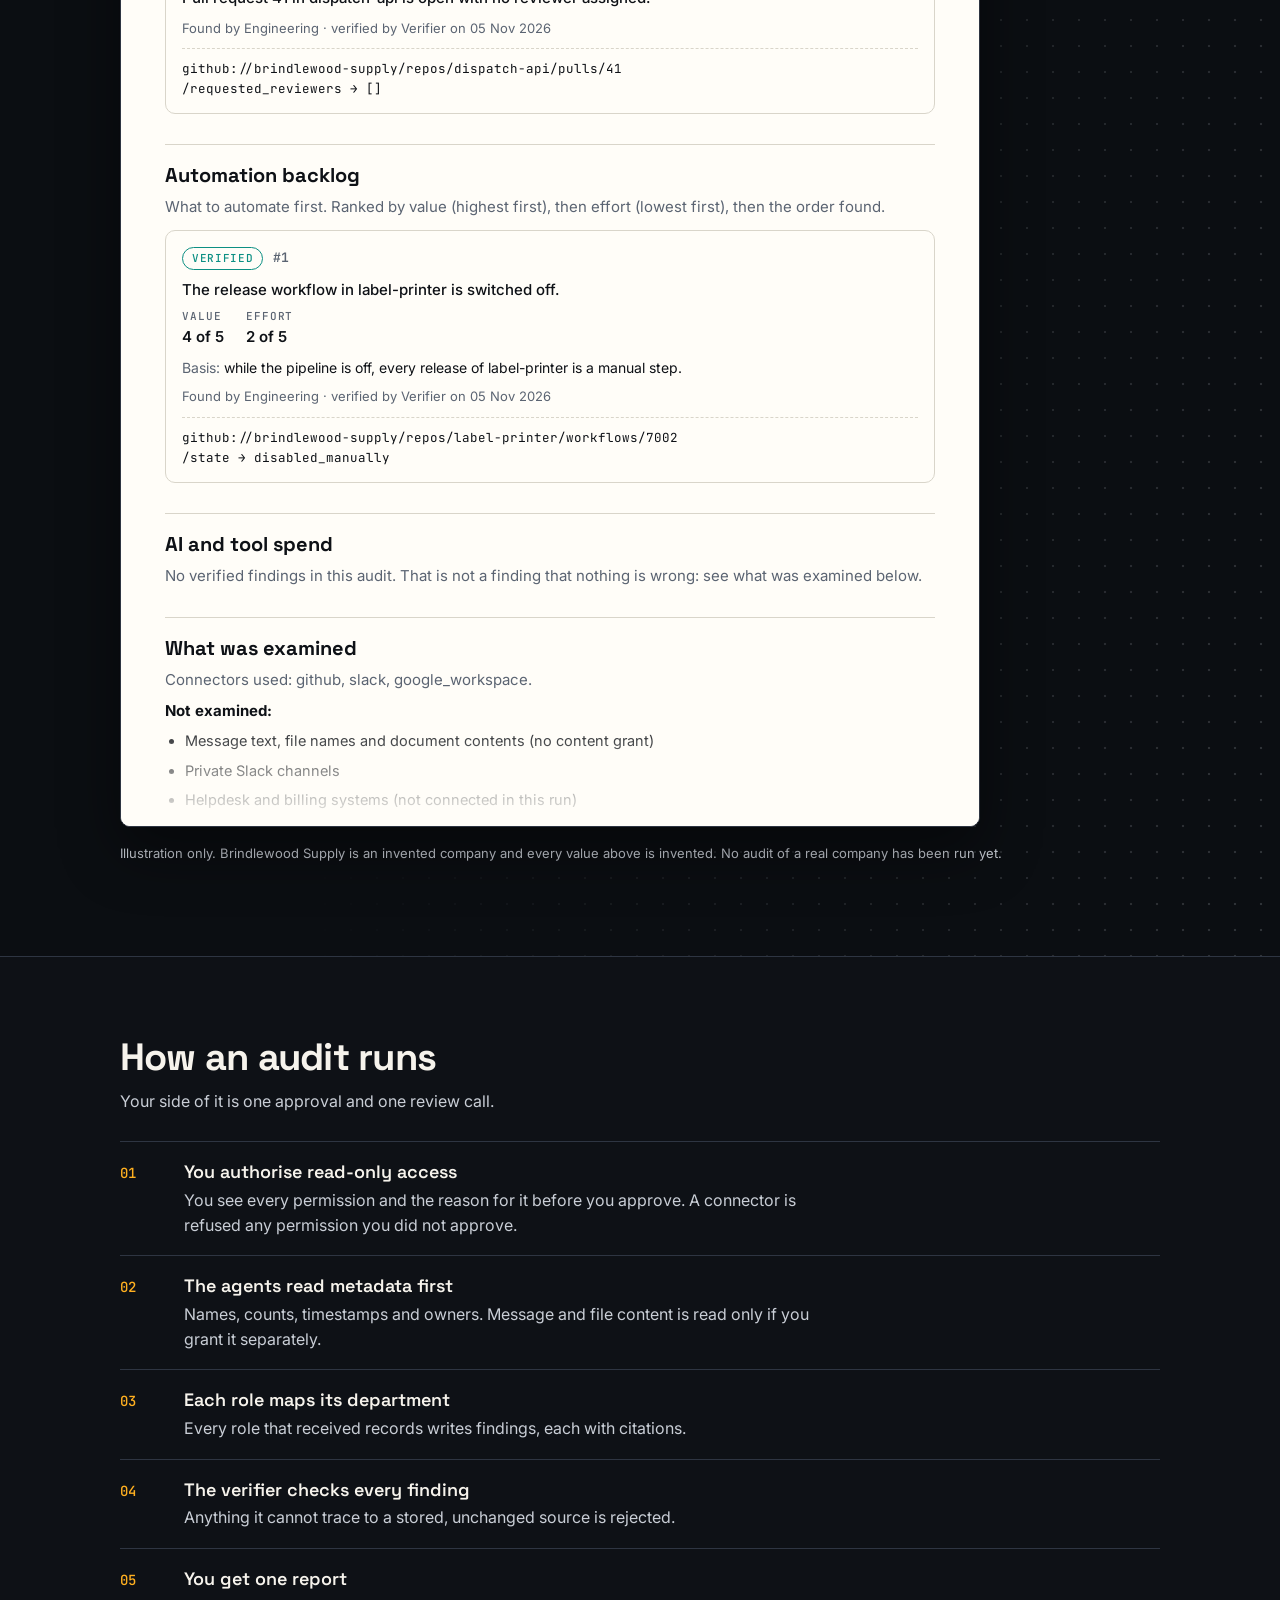
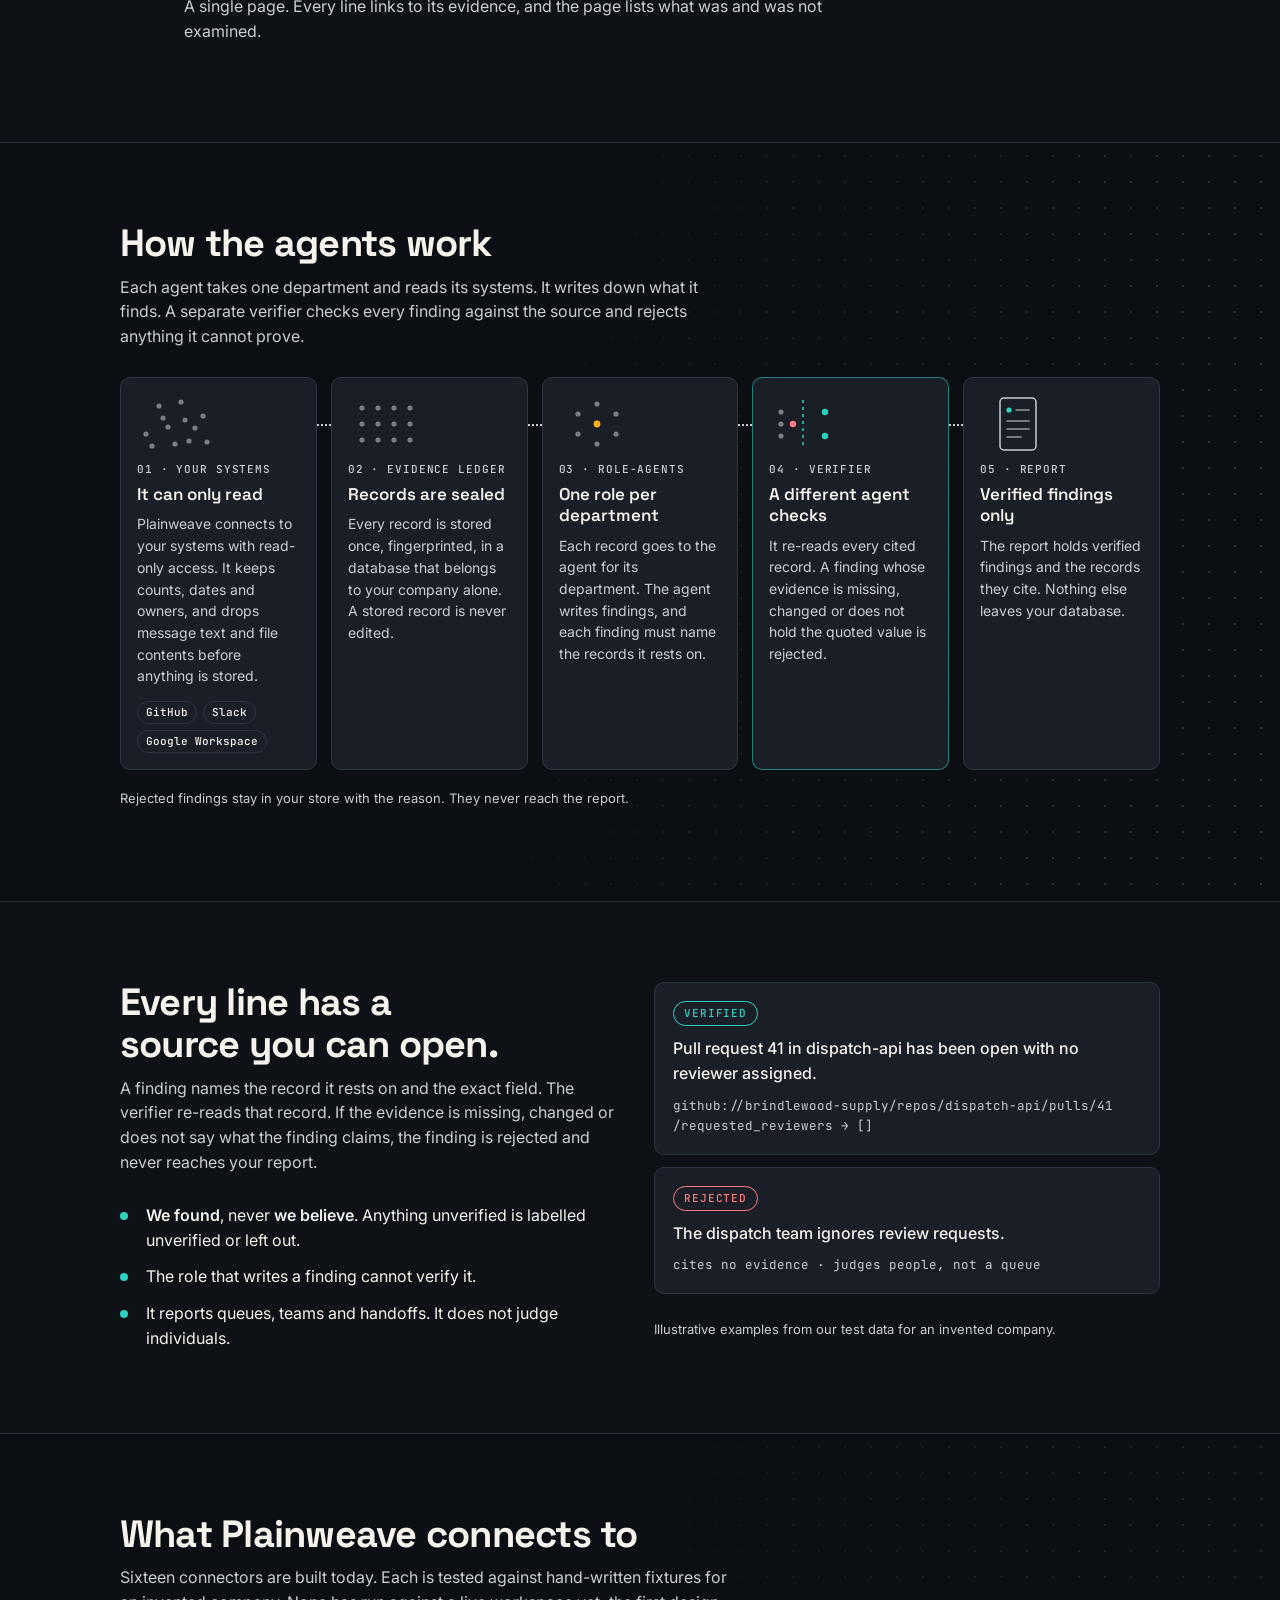
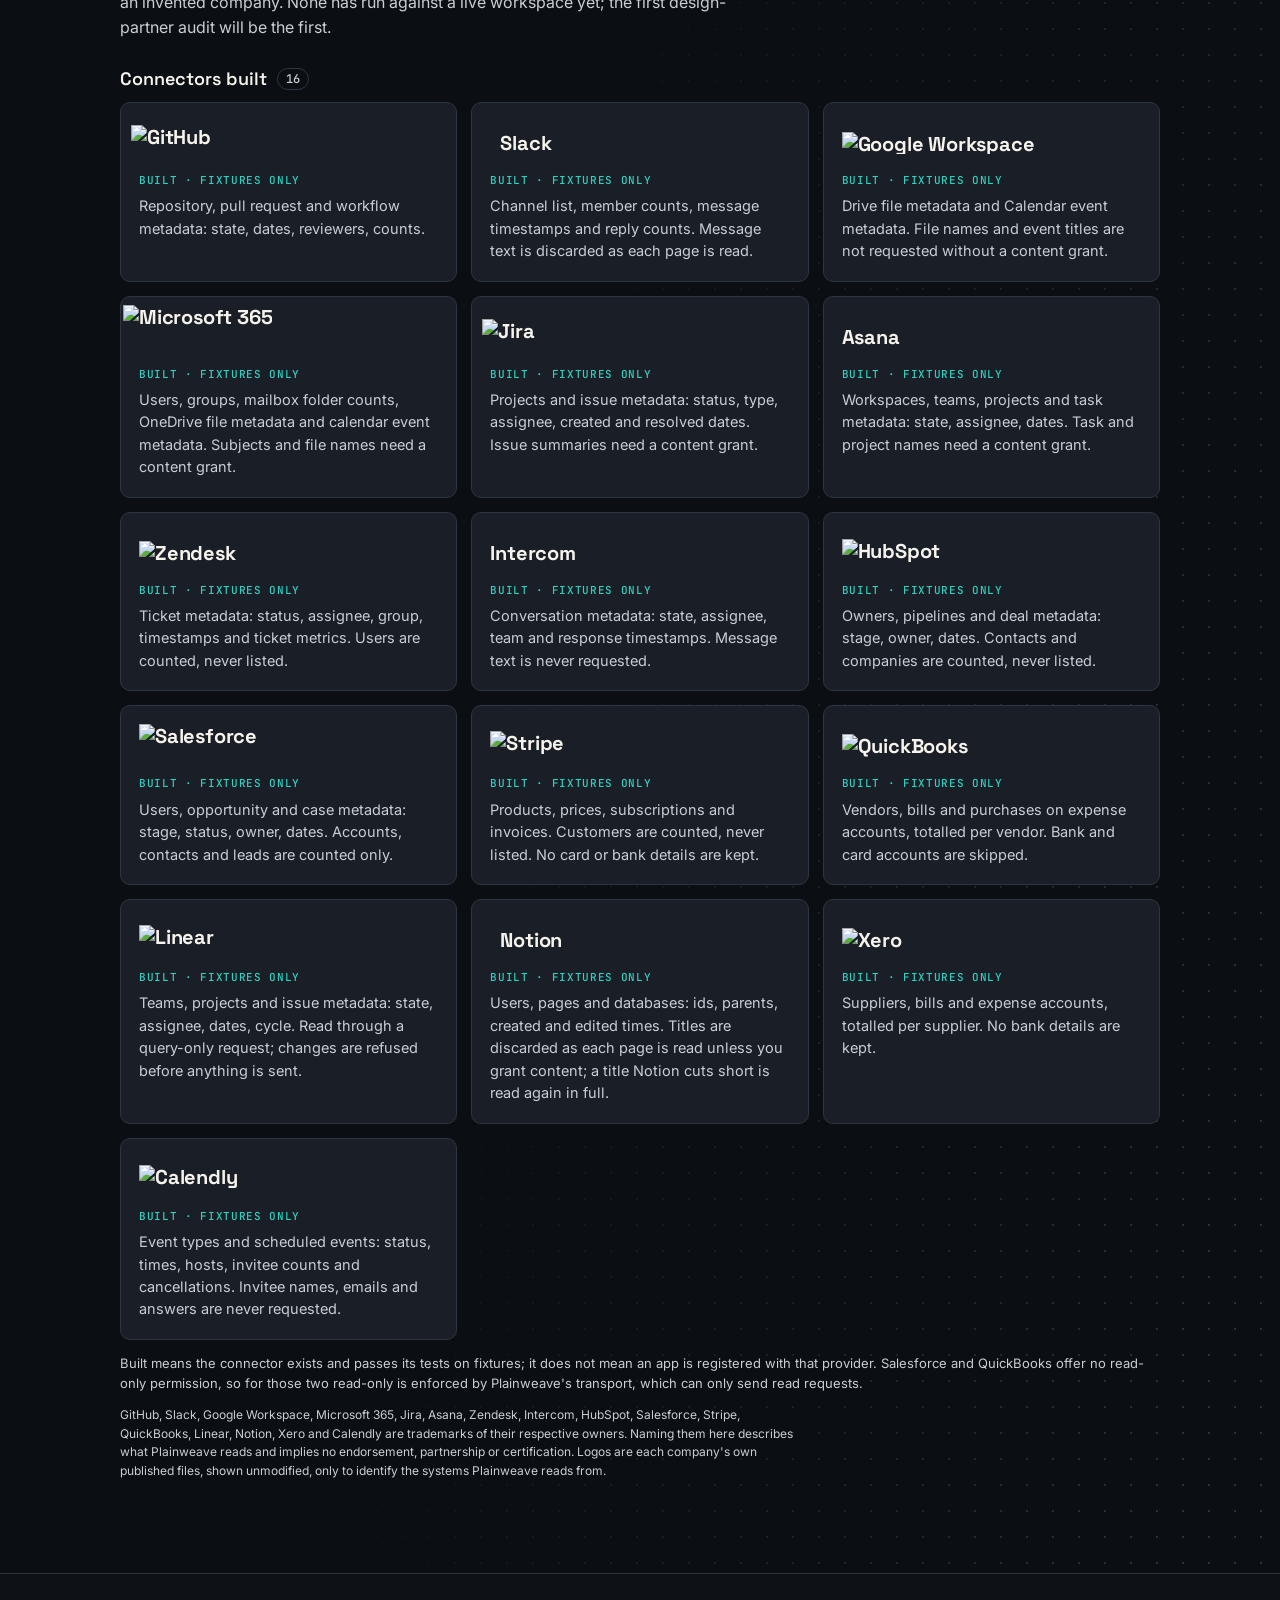
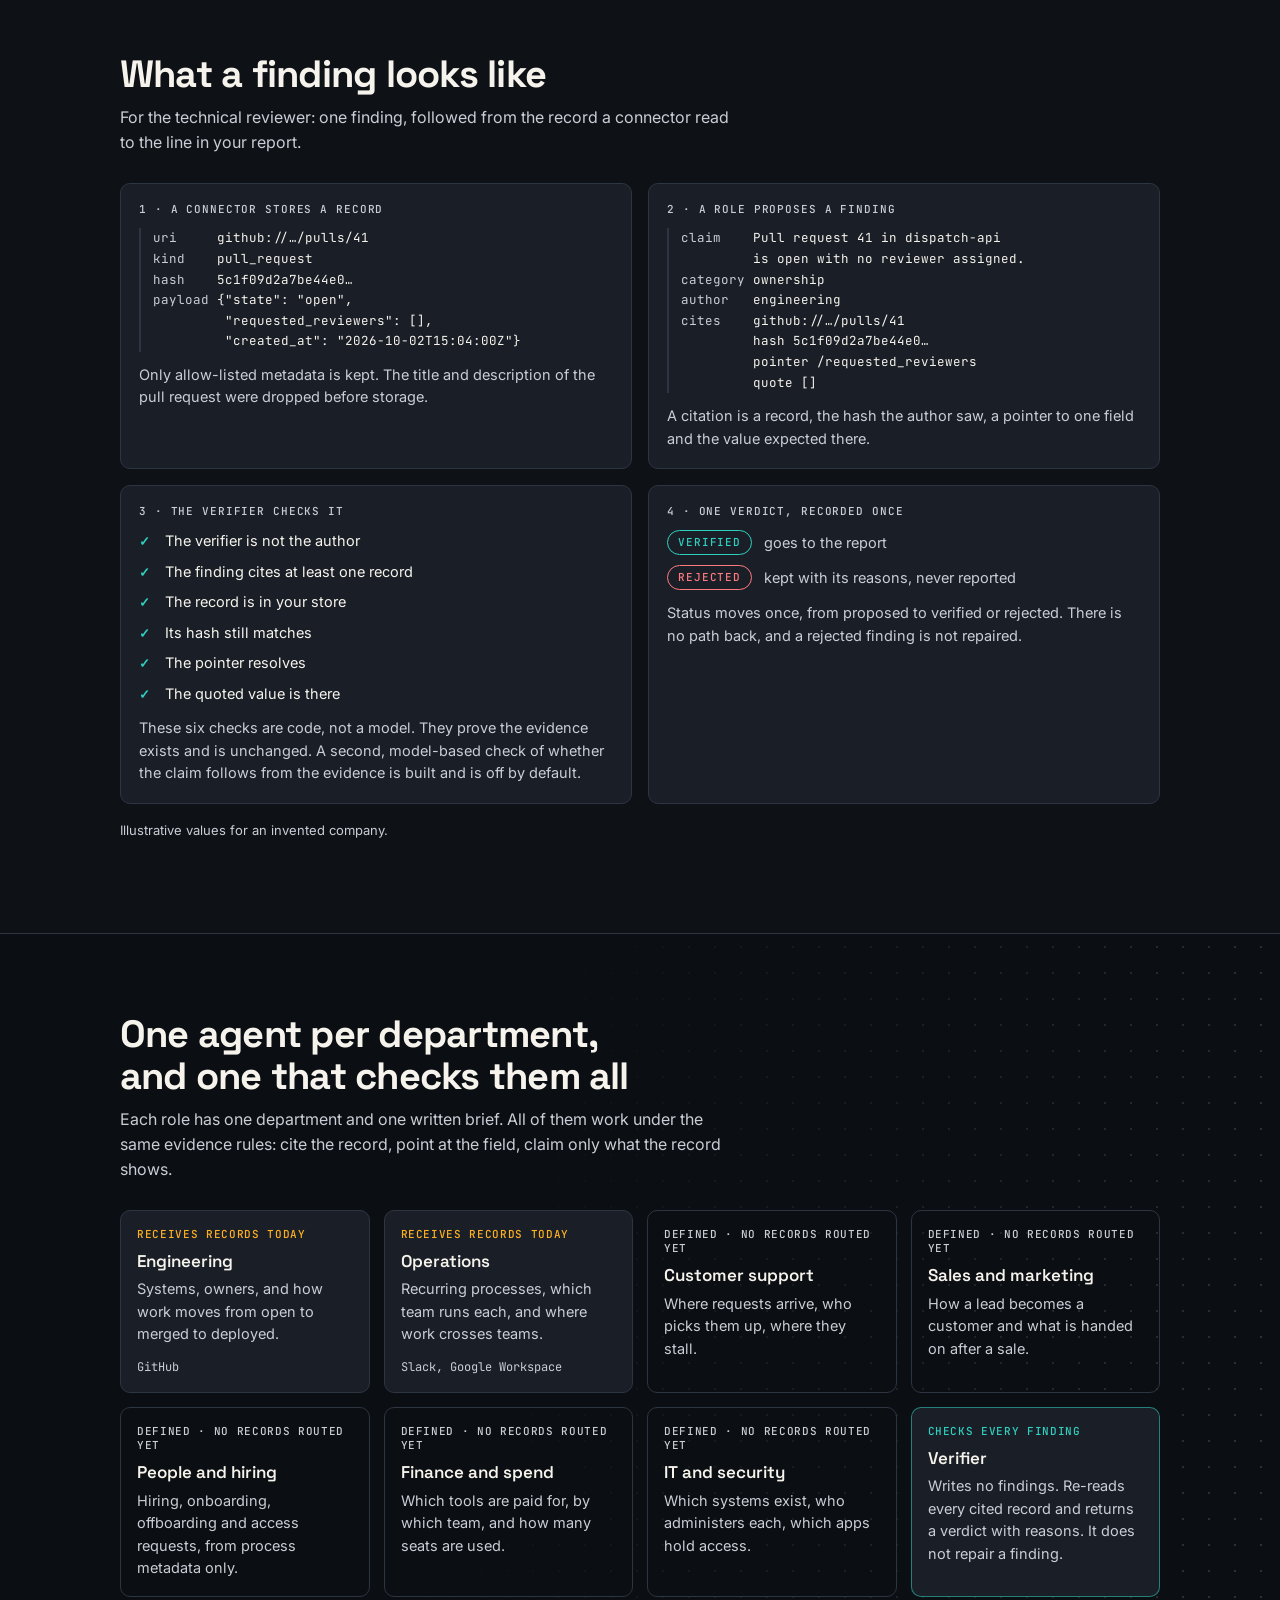
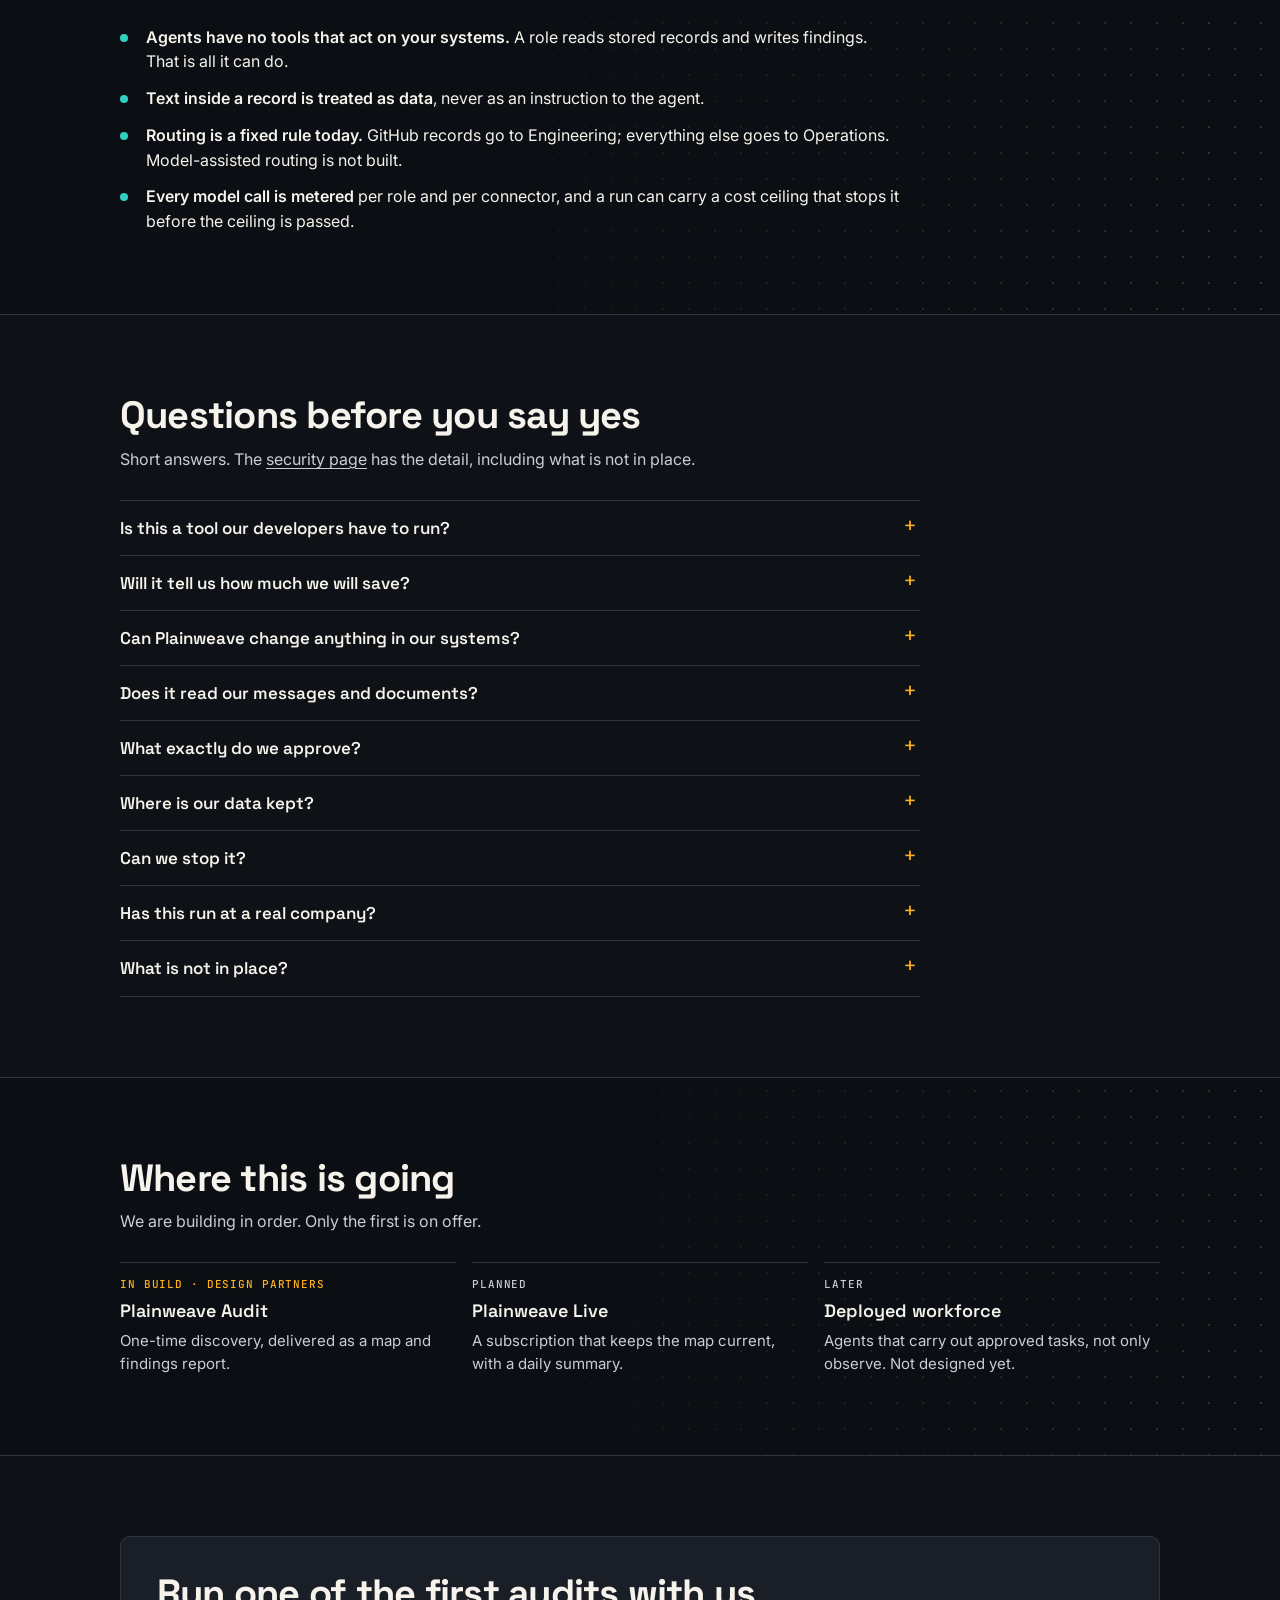
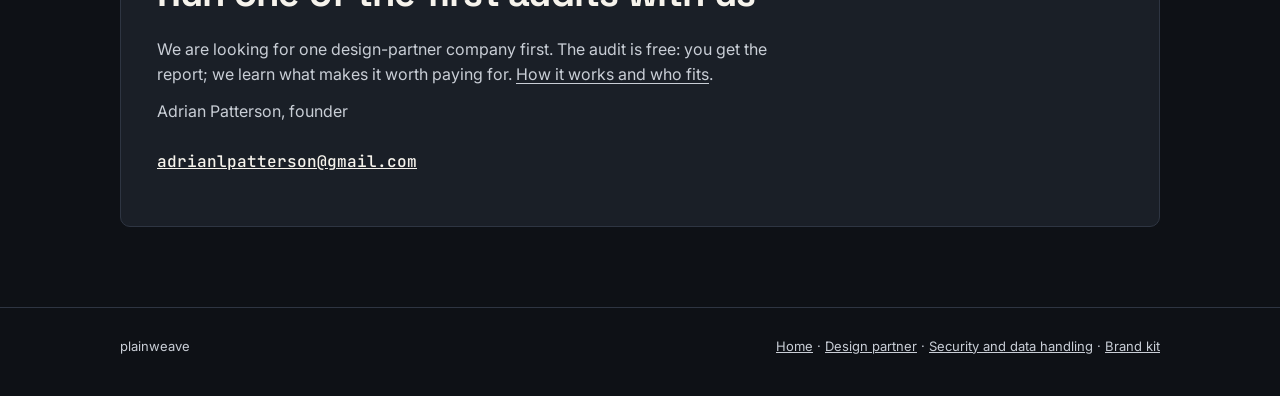
==== commit 4c8065ef: "Publish site from plainweave main 9787b67: design-partner page Co-Authored-By: Claude Opus 5.5 <nore" ====
--- a/index.html
+++ b/index.html
@@ -22,7 +22,7 @@
     <span class="eyebrow">Plainweave Audit · one-time engagement</span>
     <h1>See where your company is stuck. <span>Fix that first.</span></h1>
     <p class="lede">Work waits between teams. Requests sit with no owner. Tools get paid for and forgotten. Plainweave reads the systems you already use and returns one report: where work stalls, who owns what, and what to fix first.</p>
-    <div class="actions"><a class="btn primary" href="#contact">Ask about a design-partner audit</a><a class="btn down" href="#report">See a sample report</a></div>
+    <div class="actions"><a class="btn primary" href="design-partner.html">Ask about a design-partner audit</a><a class="btn down" href="#report">See a sample report</a></div>
   </div>
   <figure class="viz-wrap">
     <div class="viz" id="weave-viz" role="img" aria-label="Animated illustration of a run: small weaver birds pull a thread from each of the systems, such as GitHub, Slack, Google Workspace, Microsoft 365, Jira, Zendesk and Stripe, and weave them into one connected map. Where threads cross, knots form. Findings leave the knots along the centre thread to the verifier. Verified findings turn teal and land in the report. Rejected findings turn red and stop at the verifier.">
@@ -313,13 +313,13 @@
 <section id="contact"><div class="wrap">
   <div class="contact">
     <h2>Run one of the first audits with us</h2>
-    <p class="sub" style="margin:0">We are looking for a small number of design-partner companies. You get the report; we learn what makes it worth paying for.</p>
+    <p class="sub" style="margin:0">We are looking for one design-partner company first. The audit is free: you get the report; we learn what makes it worth paying for. <a href="design-partner.html">How it works and who fits</a>.</p>
     <p class="sub" style="margin:0">Adrian Patterson, founder</p>
     <p class="addr" data-contact><a href="mailto:adrianlpatterson@gmail.com" style="color:inherit">adrianlpatterson@gmail.com</a></p>
   </div>
 </div></section>
 
-<footer class="wrap"><span>plainweave</span><span><a href="index.html">Home</a> · <a href="security.html">Security and data handling</a> · <a href="brand.html">Brand kit</a></span></footer>
+<footer class="wrap"><span>plainweave</span><span><a href="index.html">Home</a> · <a href="design-partner.html">Design partner</a> · <a href="security.html">Security and data handling</a> · <a href="brand.html">Brand kit</a></span></footer>
 <script src="weave.js"></script>
 </body>
 </html>
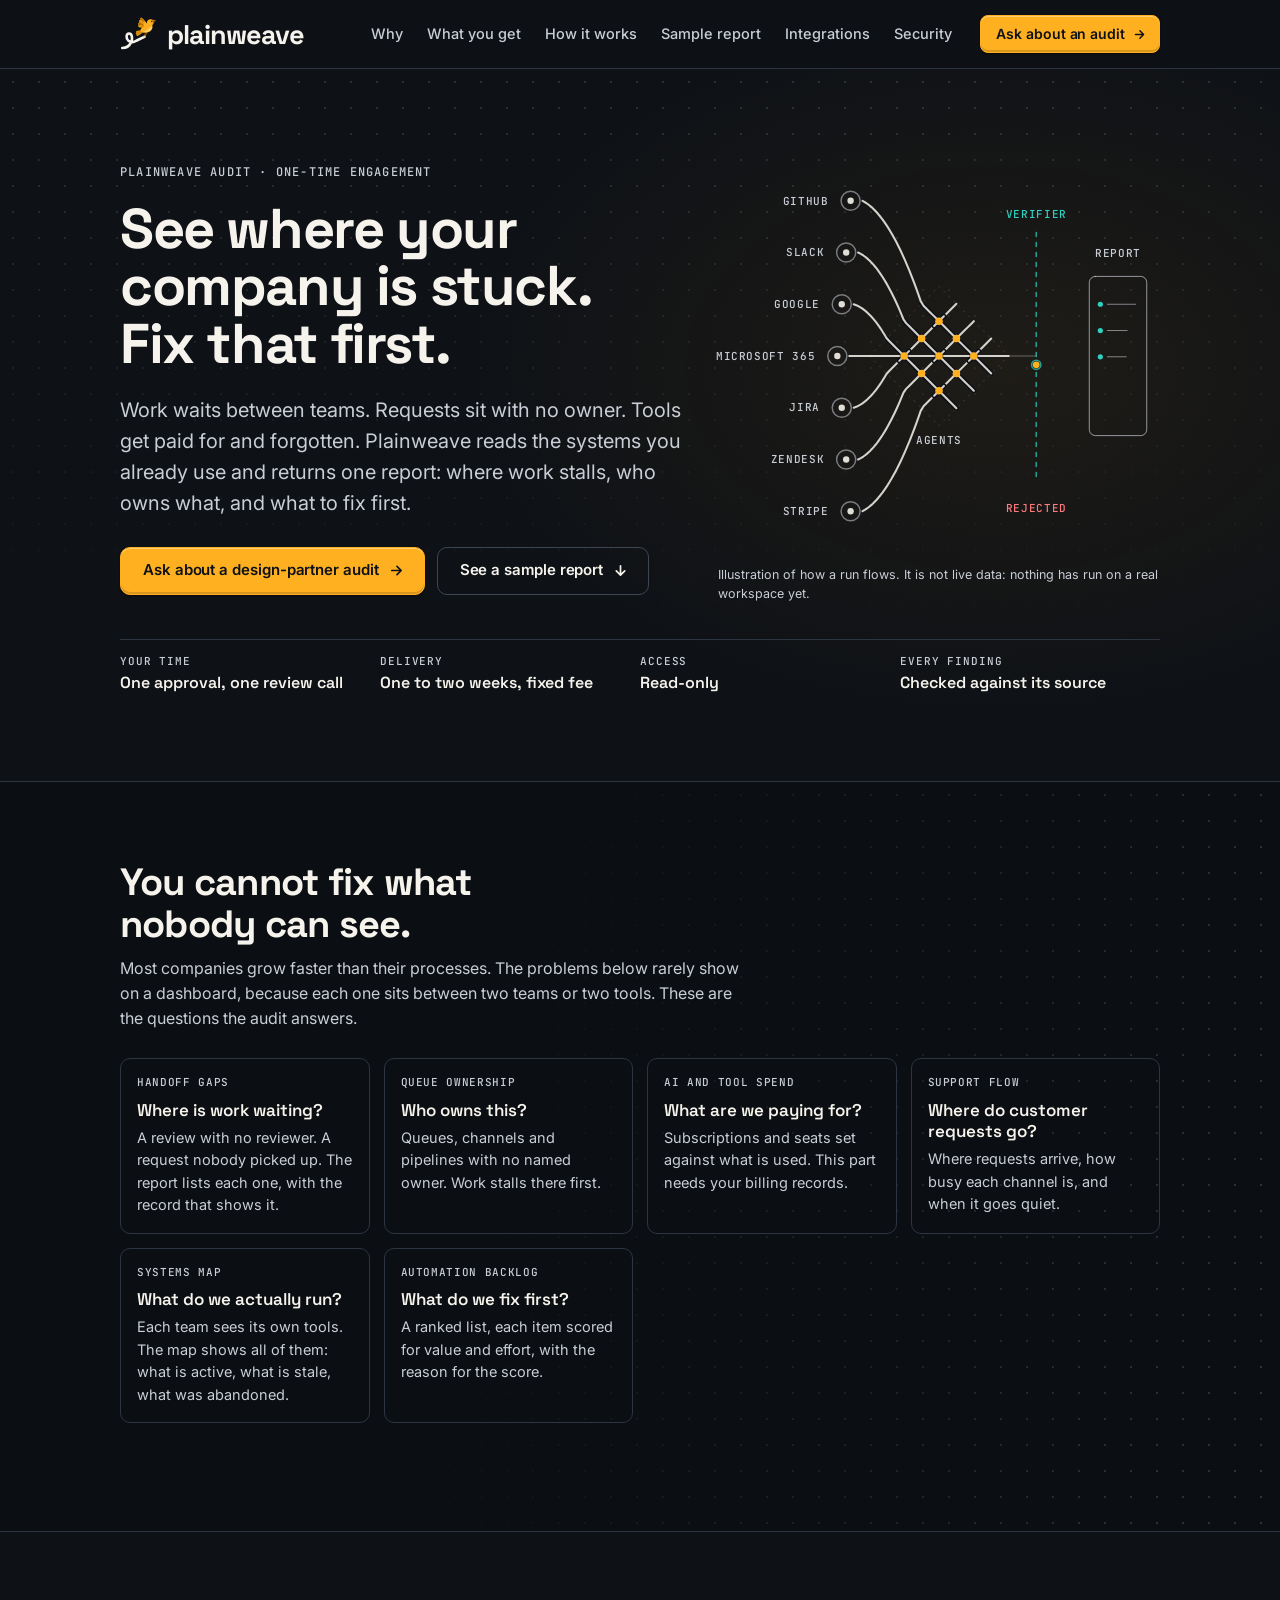
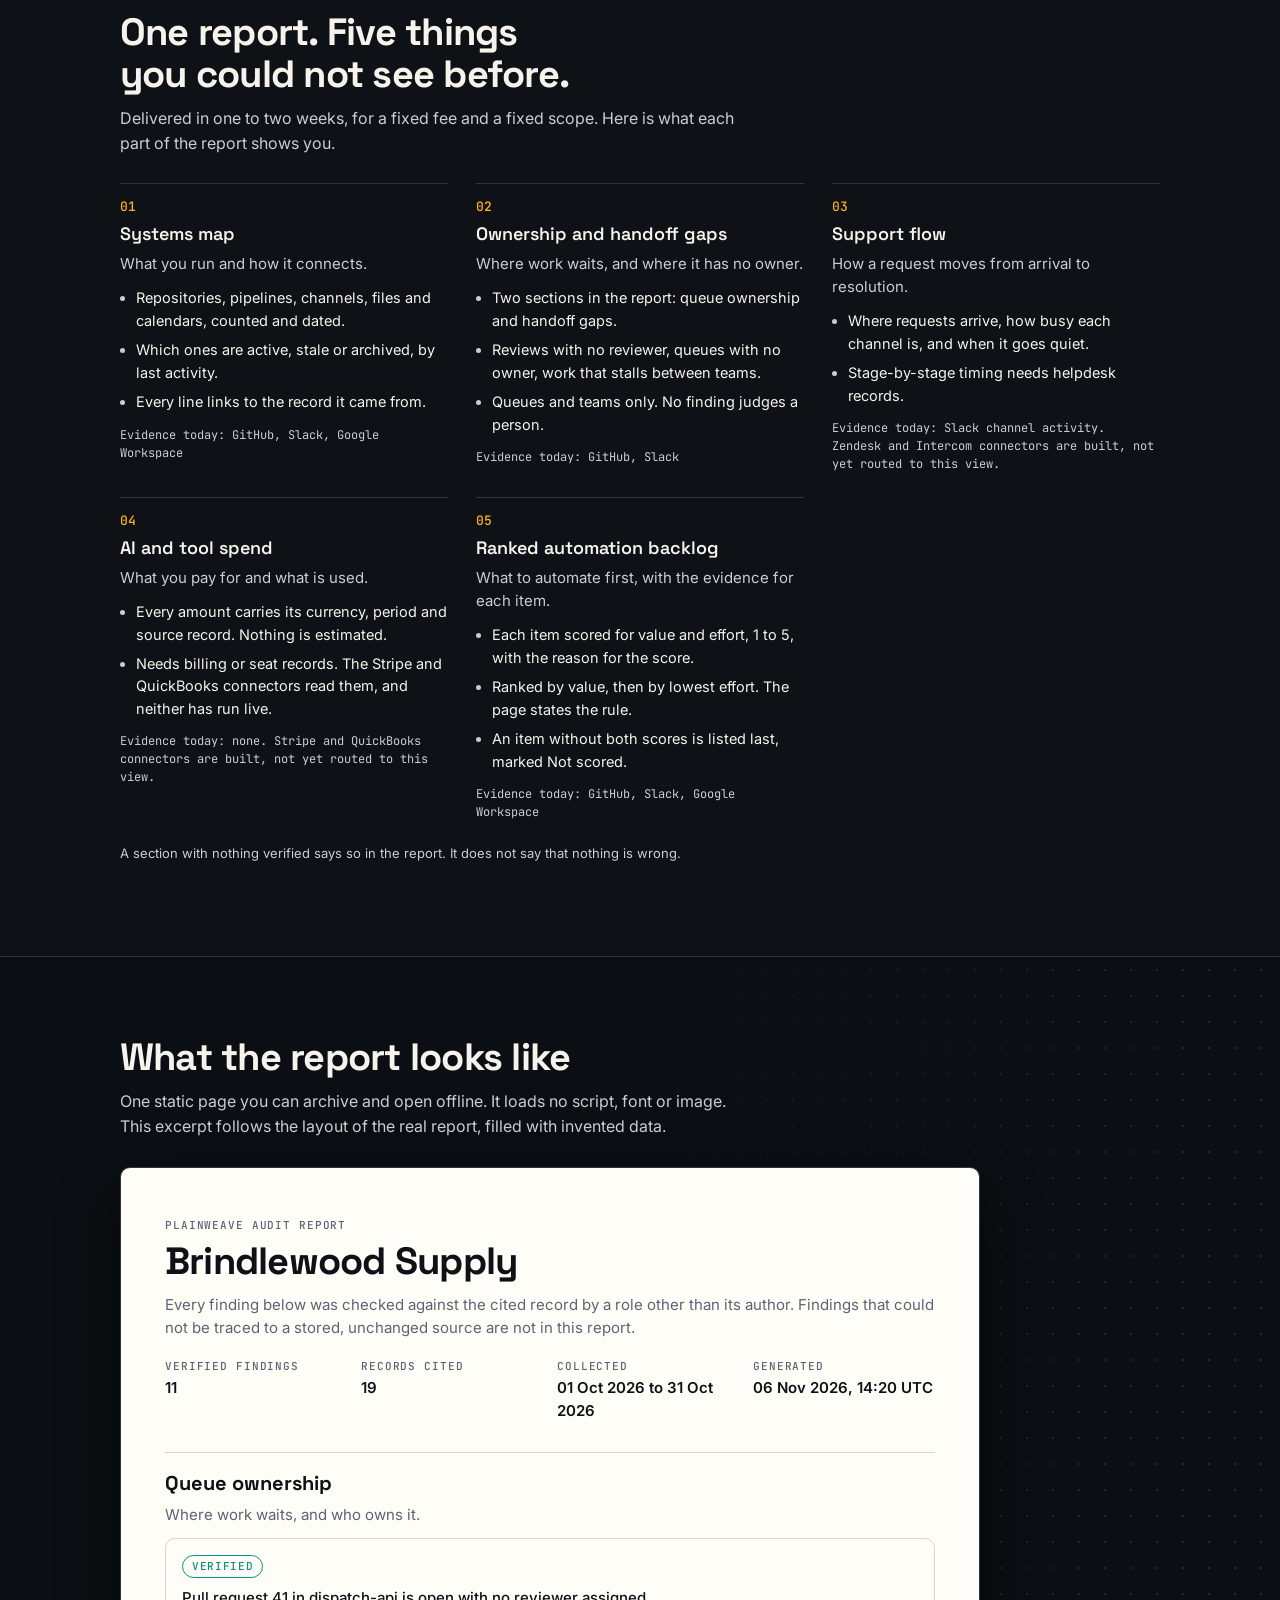
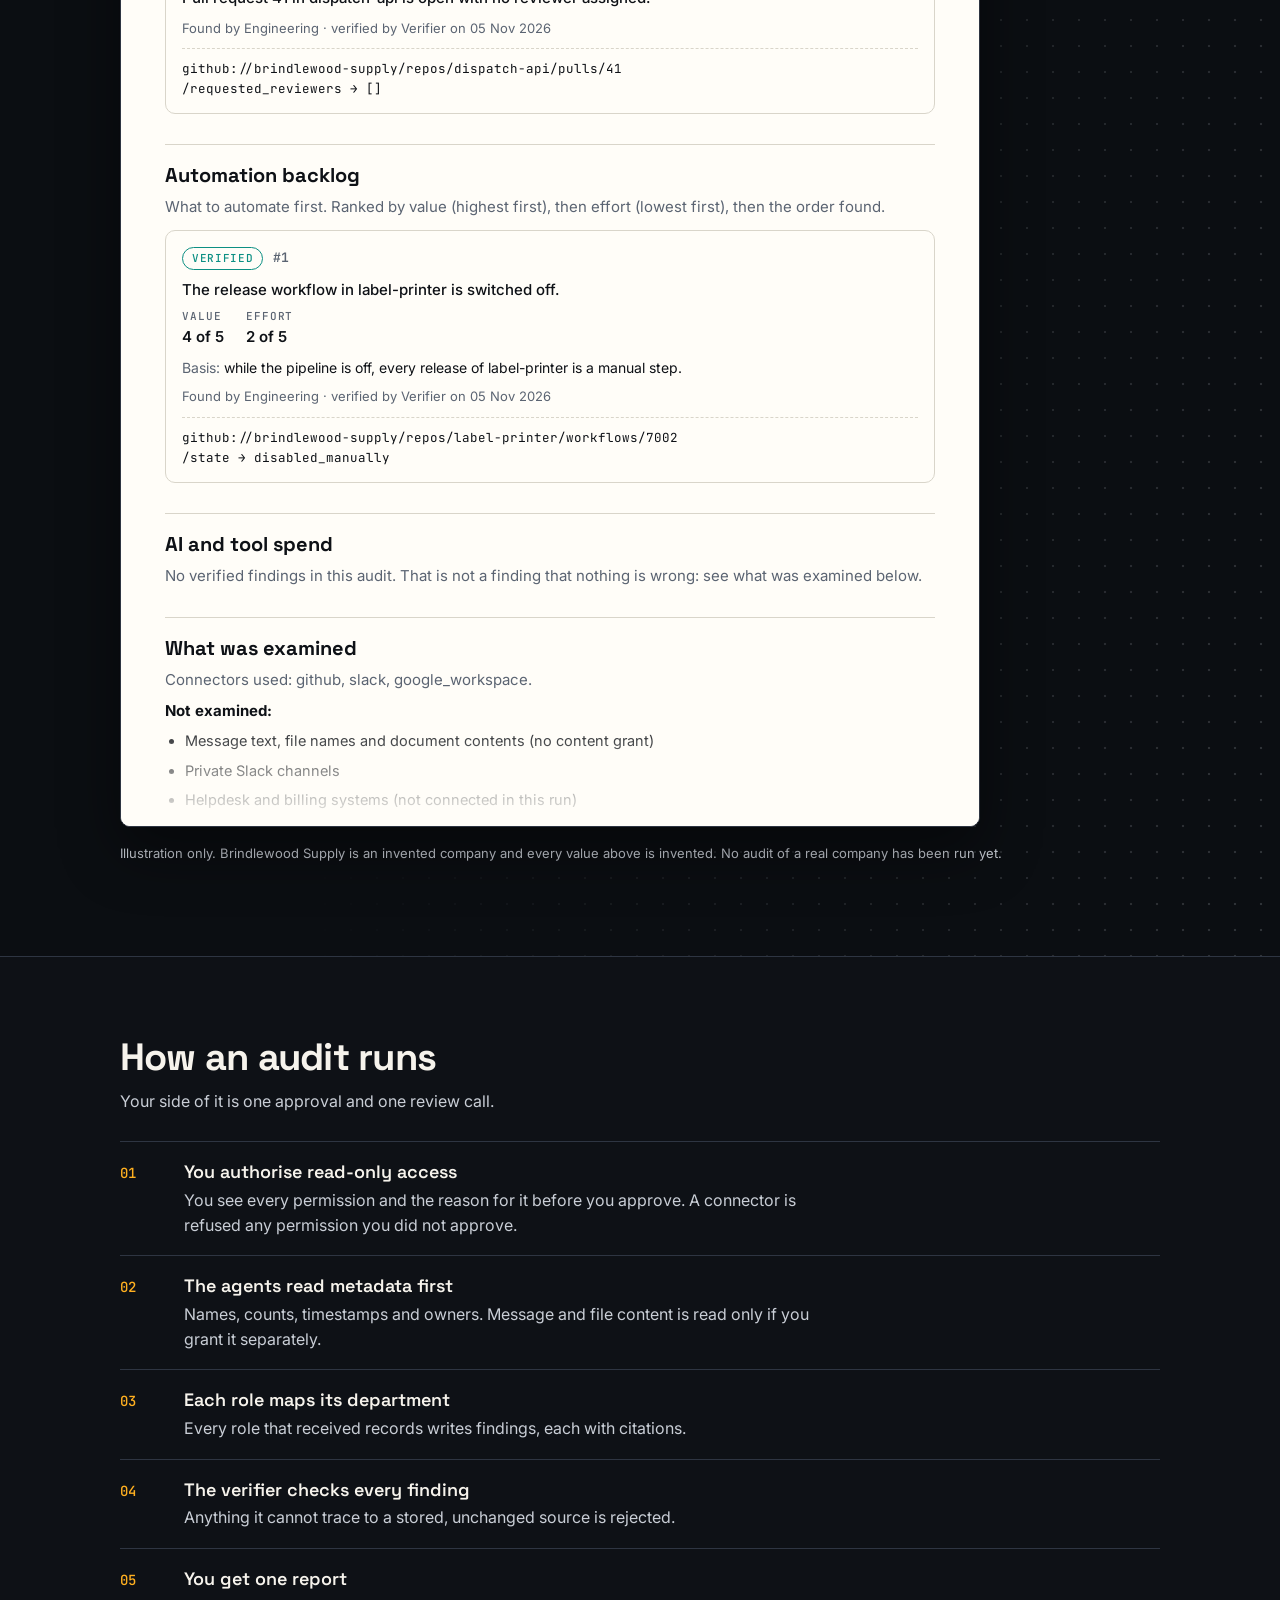
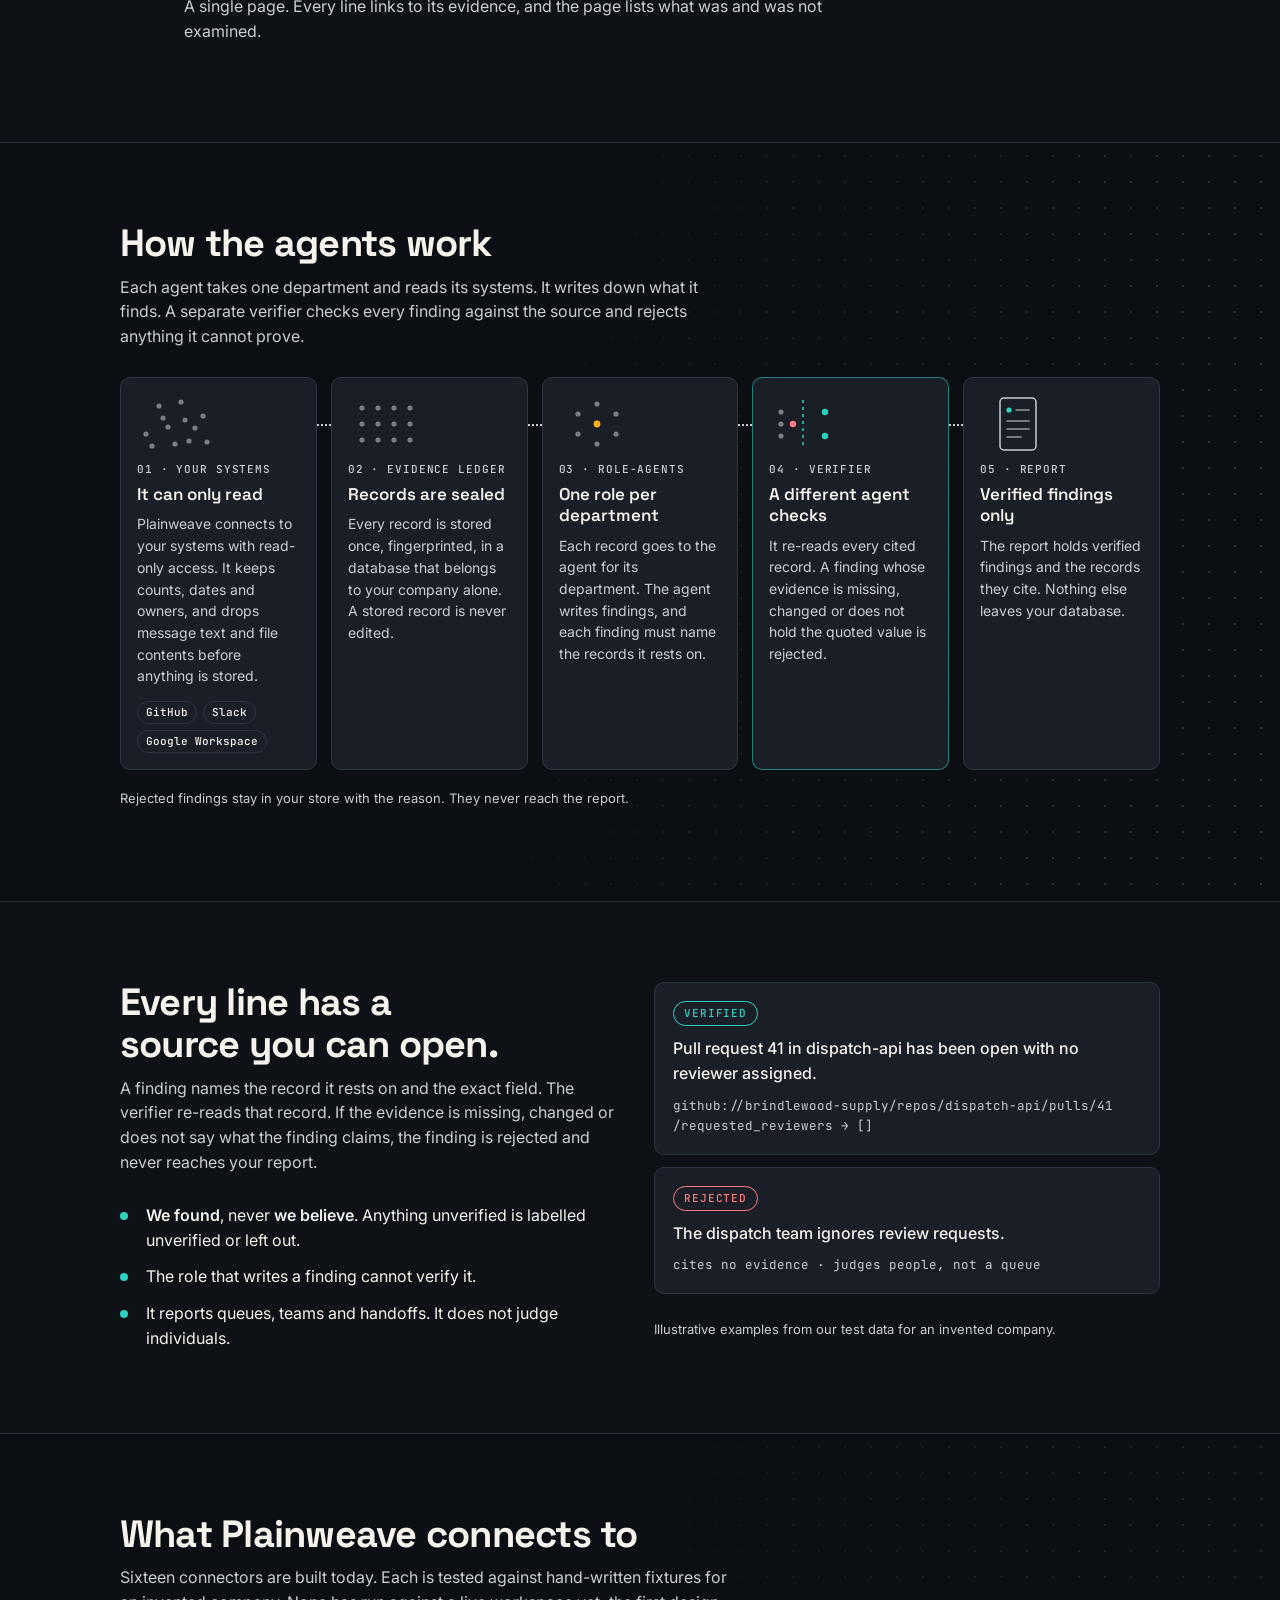
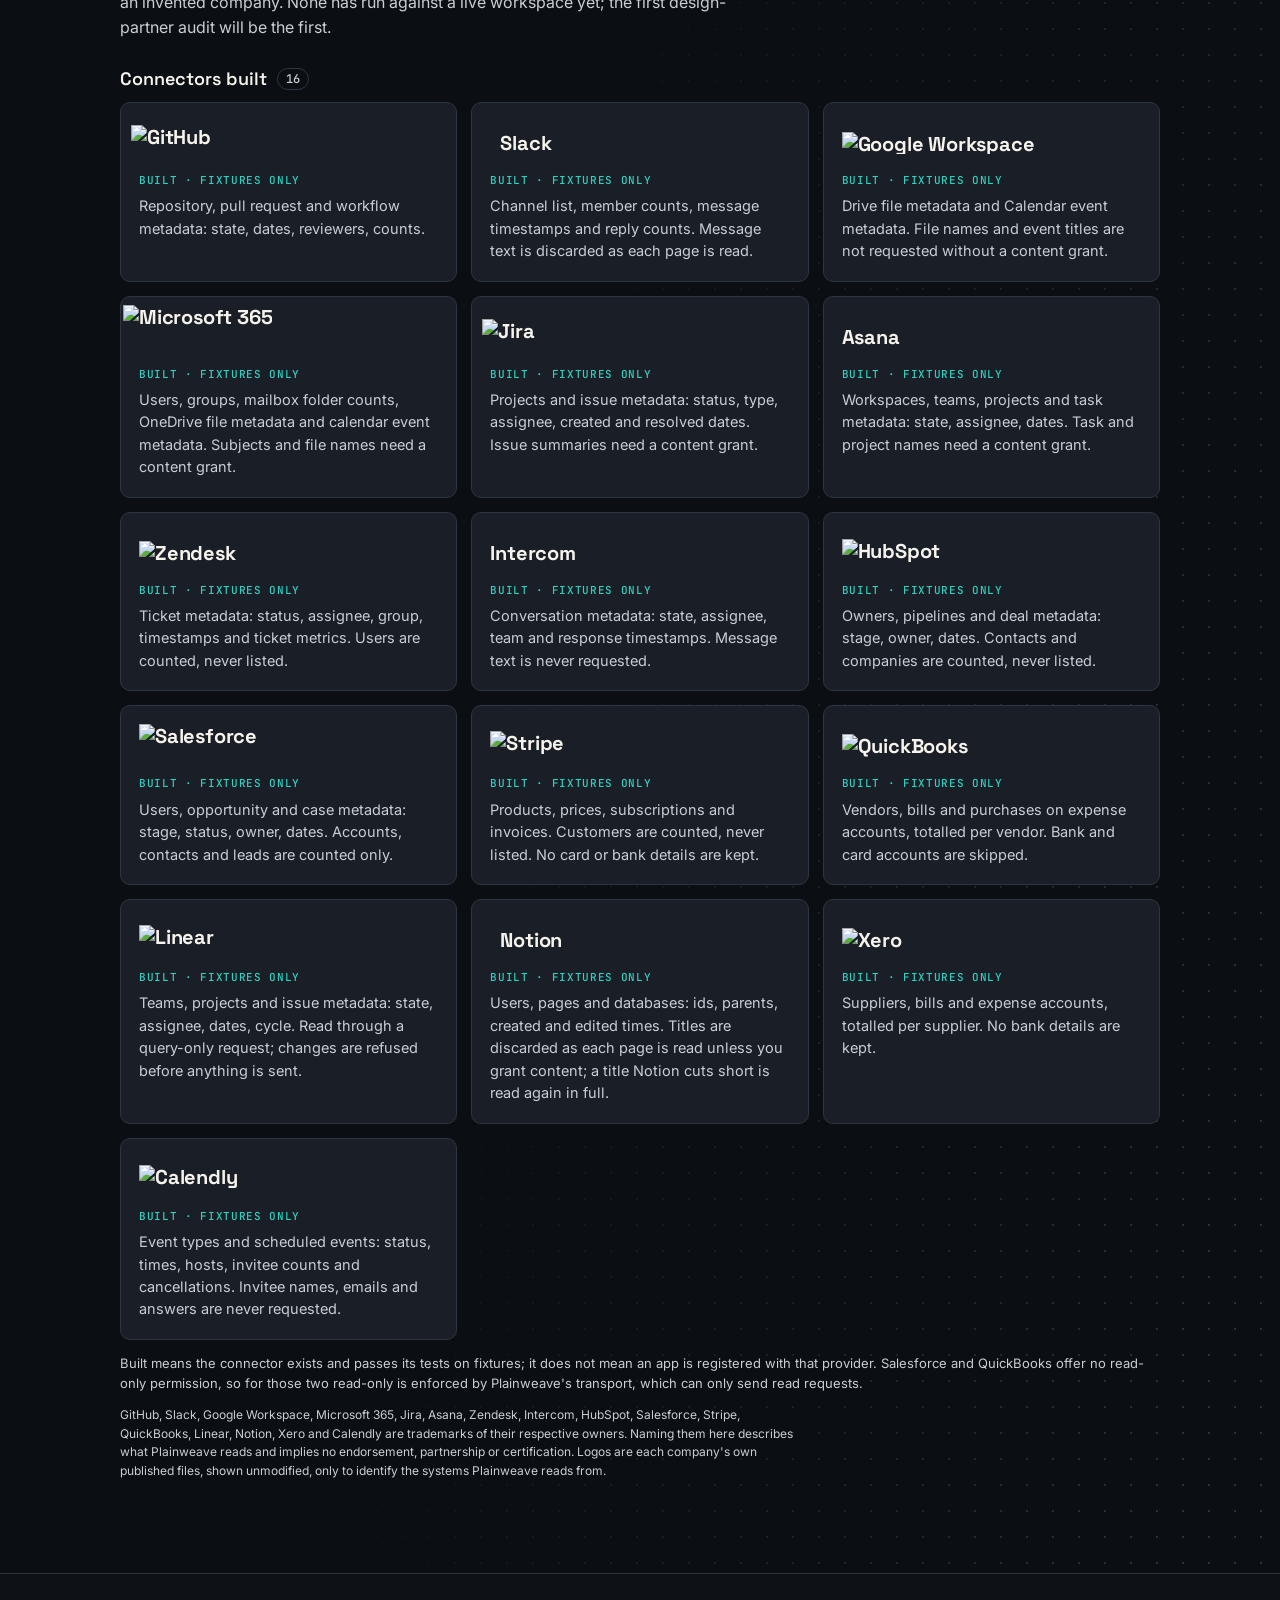
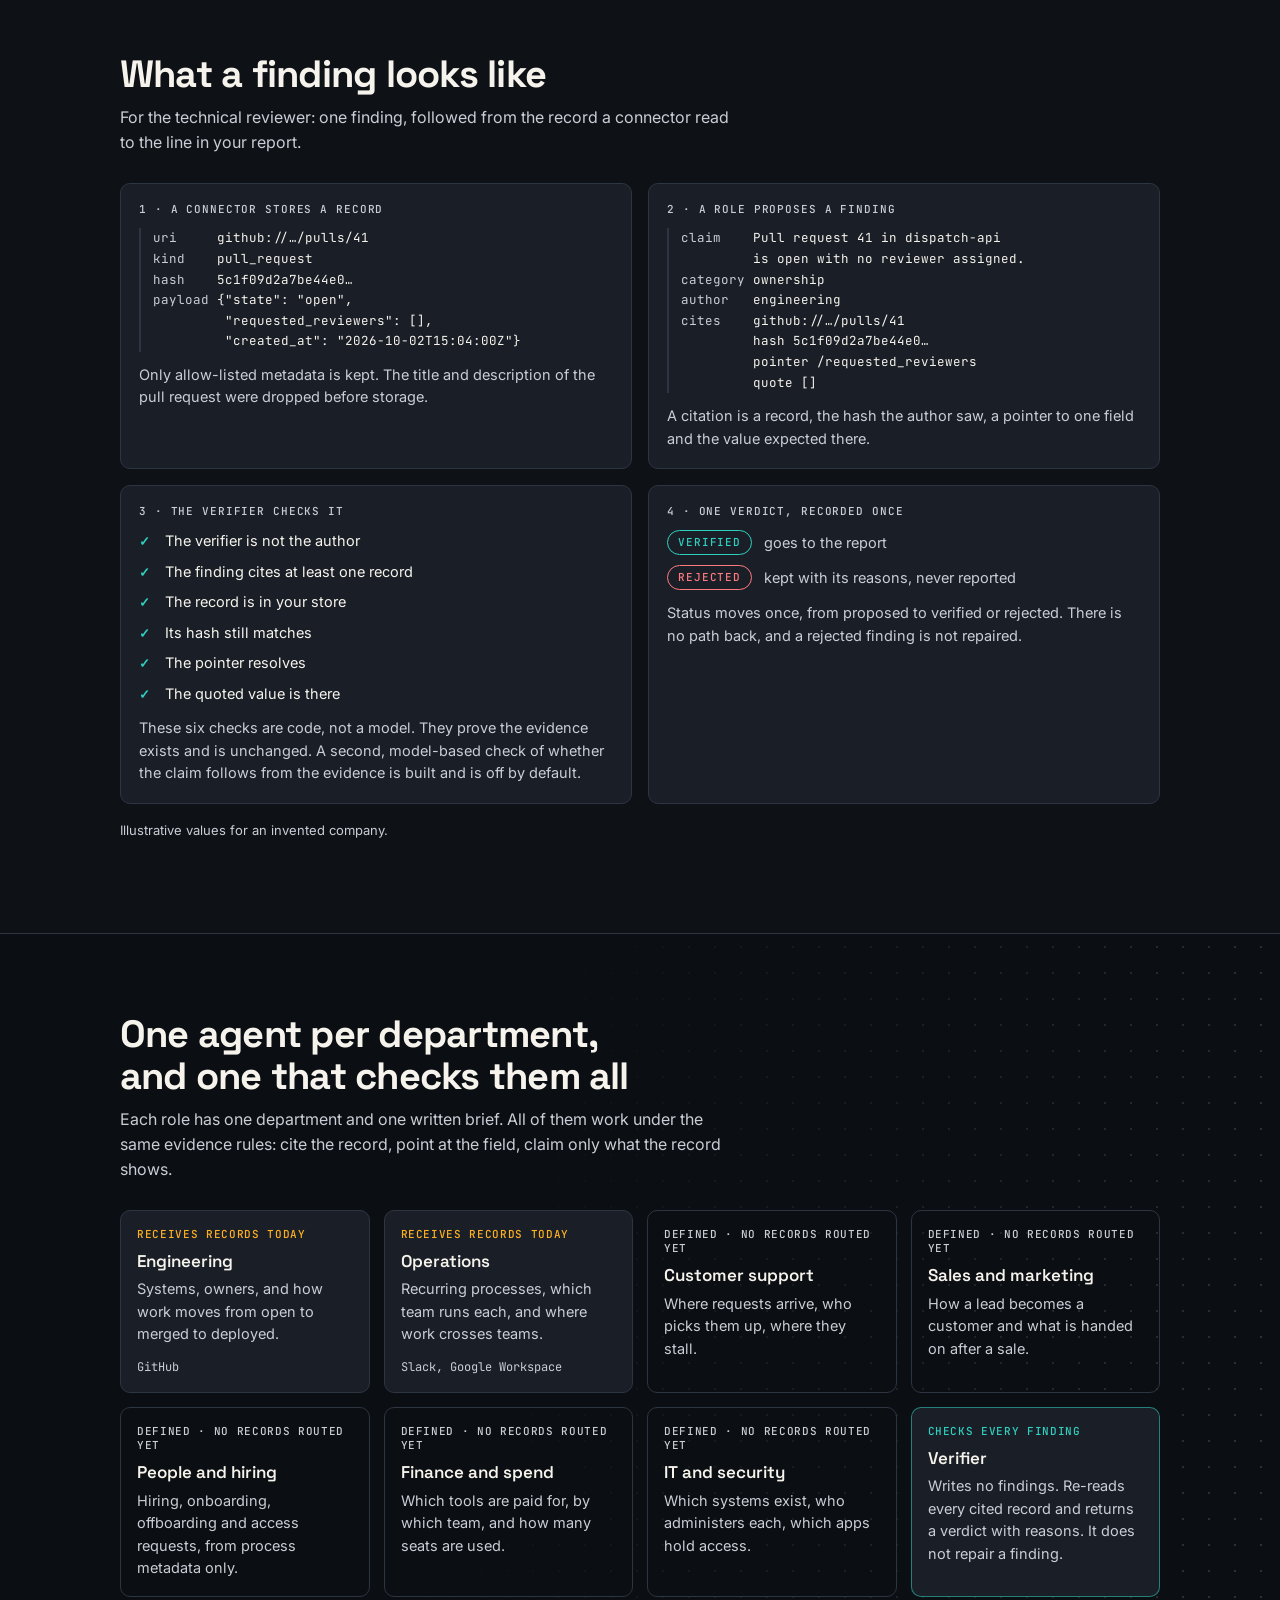
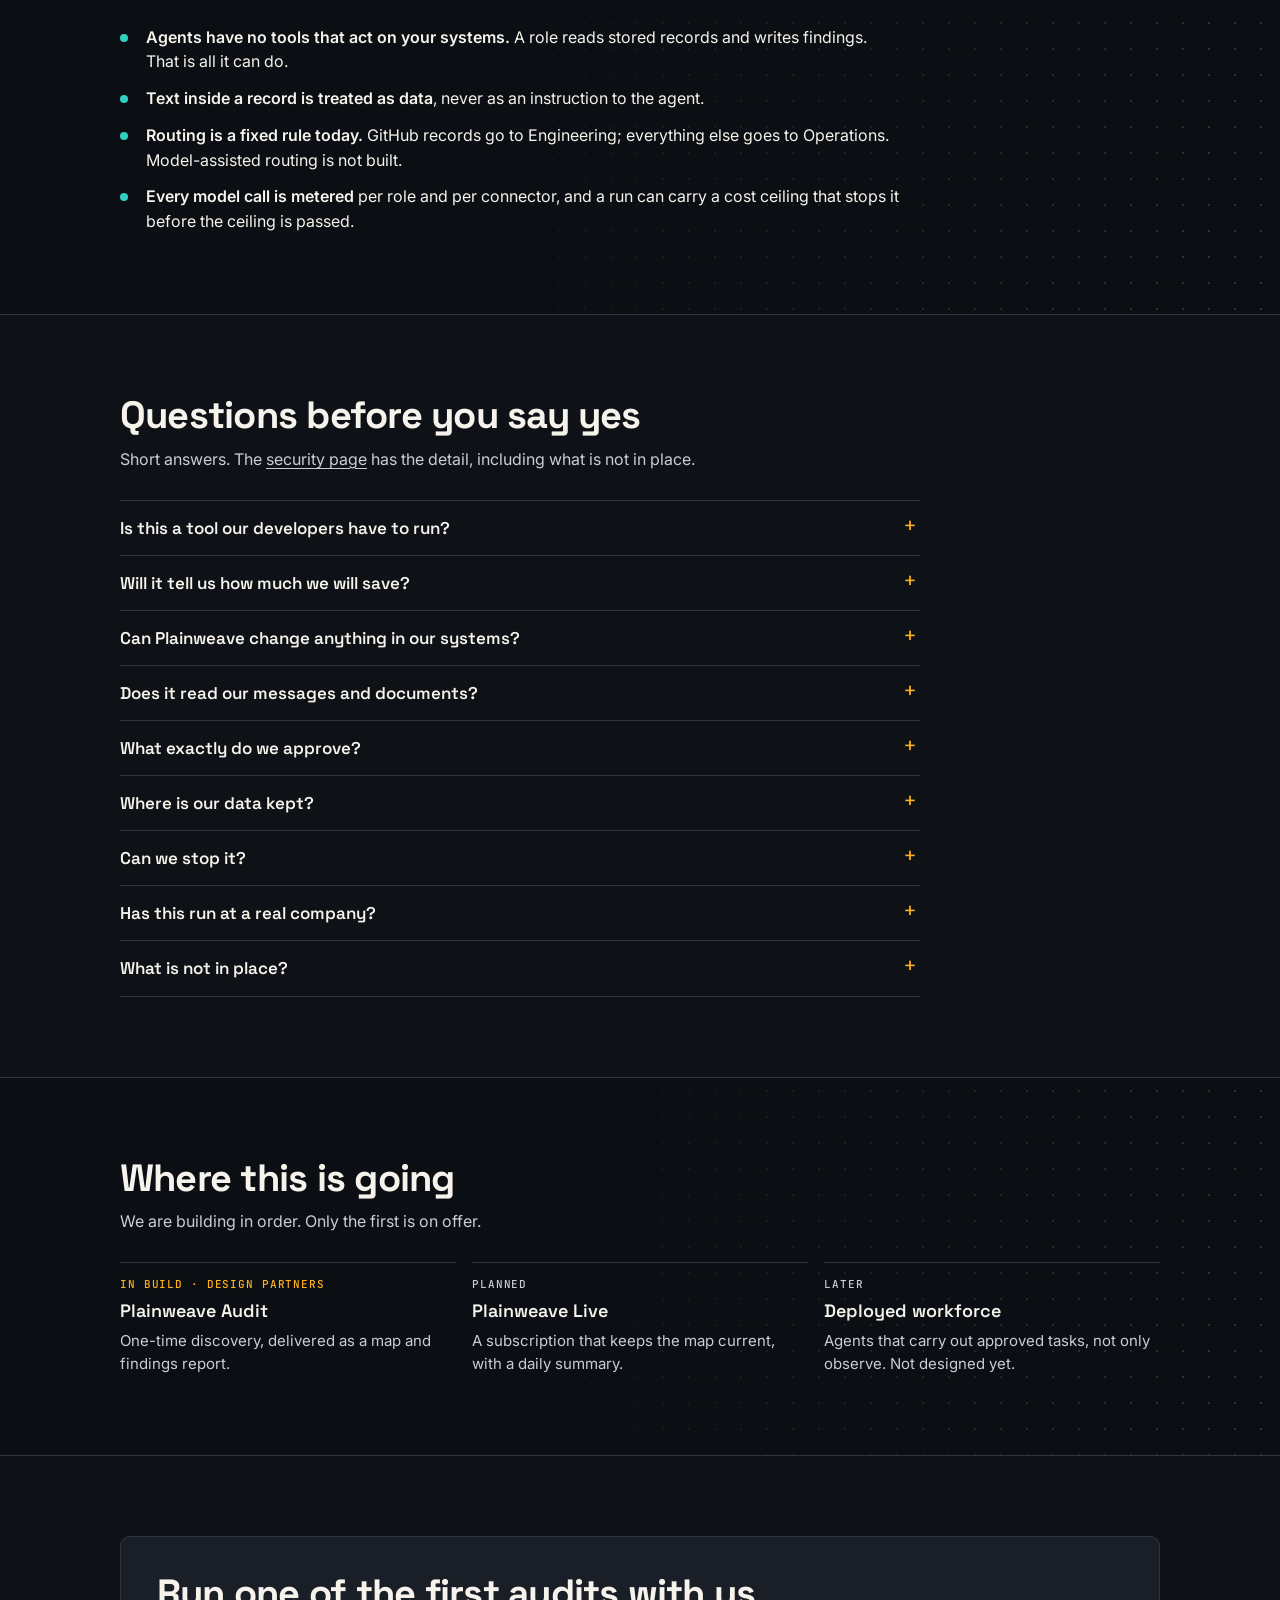
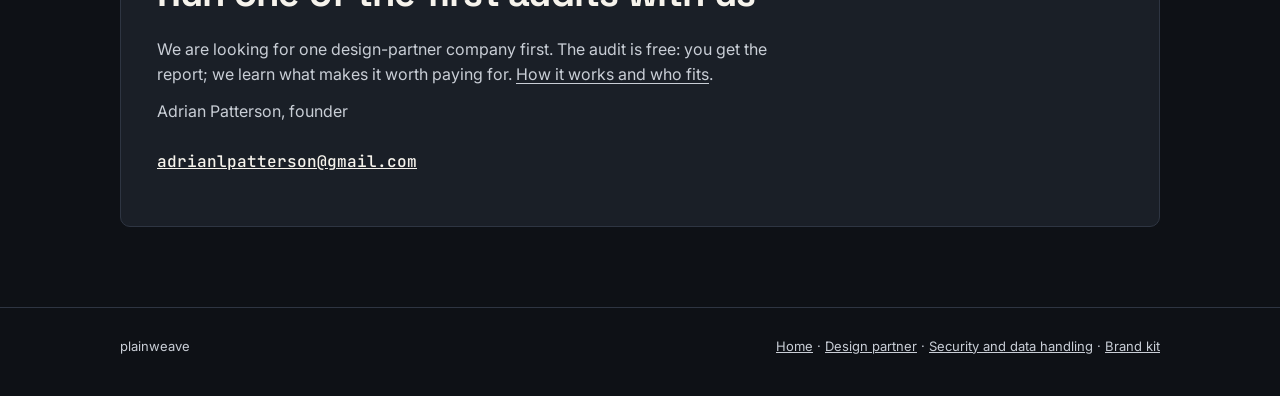
==== commit 58affc0a: "Publish site from plainweave main 9faa4fa: launch at plainweave.sparehr.com Co-Authored-By: Claude O" ====
--- a/index.html
+++ b/index.html
@@ -10,6 +10,17 @@
 <link rel="icon" href="logos/plainweave-favicon.svg" type="image/svg+xml">
 <title>Plainweave: see where your company is stuck</title>
 <meta name="description" content="Plainweave is a one-time audit that shows where work waits, what has no owner, what you pay for and do not use, and what to fix first. Every finding is tied to evidence.">
+<link rel="canonical" href="https://plainweave.sparehr.com/">
+<meta property="og:type" content="website">
+<meta property="og:site_name" content="Plainweave">
+<meta property="og:title" content="Plainweave: see where your company is stuck">
+<meta property="og:description" content="Plainweave is a one-time audit that shows where work waits, what has no owner, what you pay for and do not use, and what to fix first. Every finding is tied to evidence.">
+<meta property="og:url" content="https://plainweave.sparehr.com/">
+<meta property="og:image" content="https://plainweave.sparehr.com/social-card.png">
+<meta property="og:image:width" content="1200">
+<meta property="og:image:height" content="630">
+<meta property="og:image:alt" content="Plainweave: See where your company is stuck. Fix that first.">
+<meta name="twitter:card" content="summary_large_image">
 </head>
 <body>
 <header class="top"><div class="wrap bar">
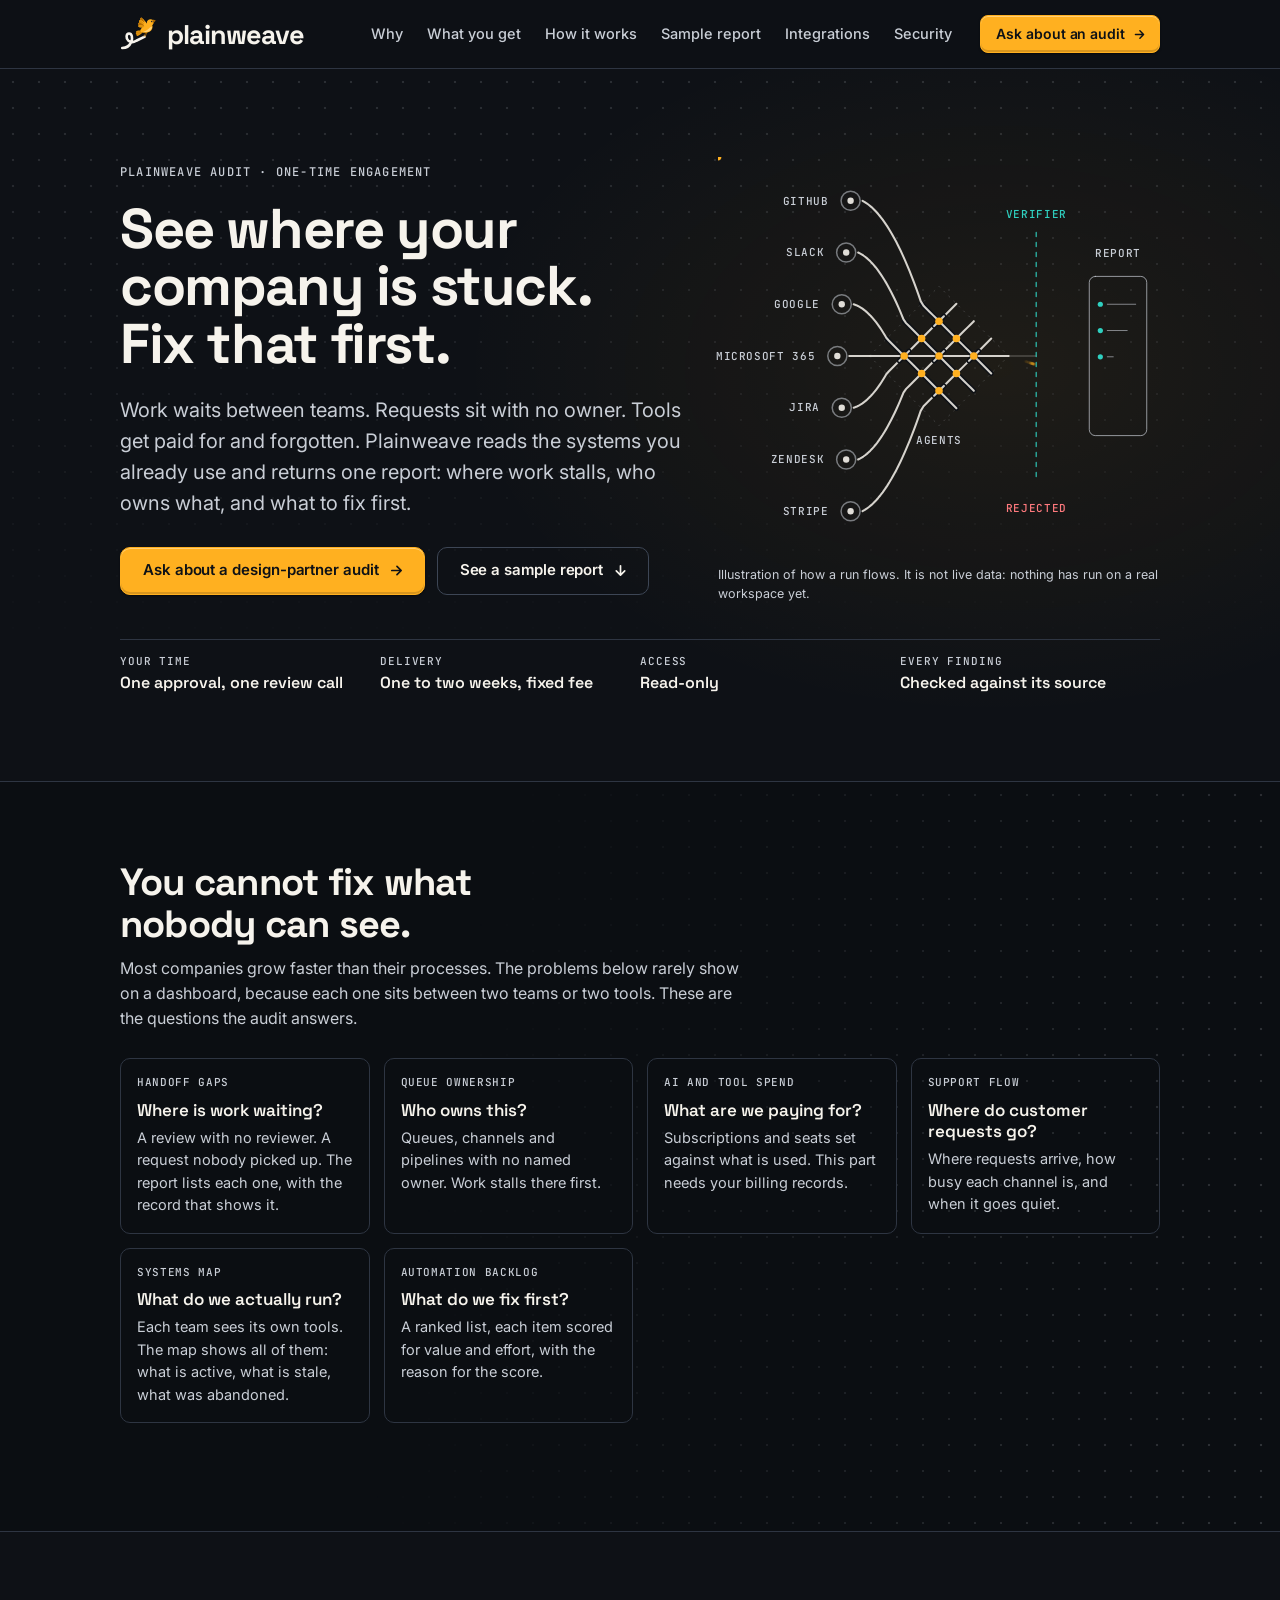
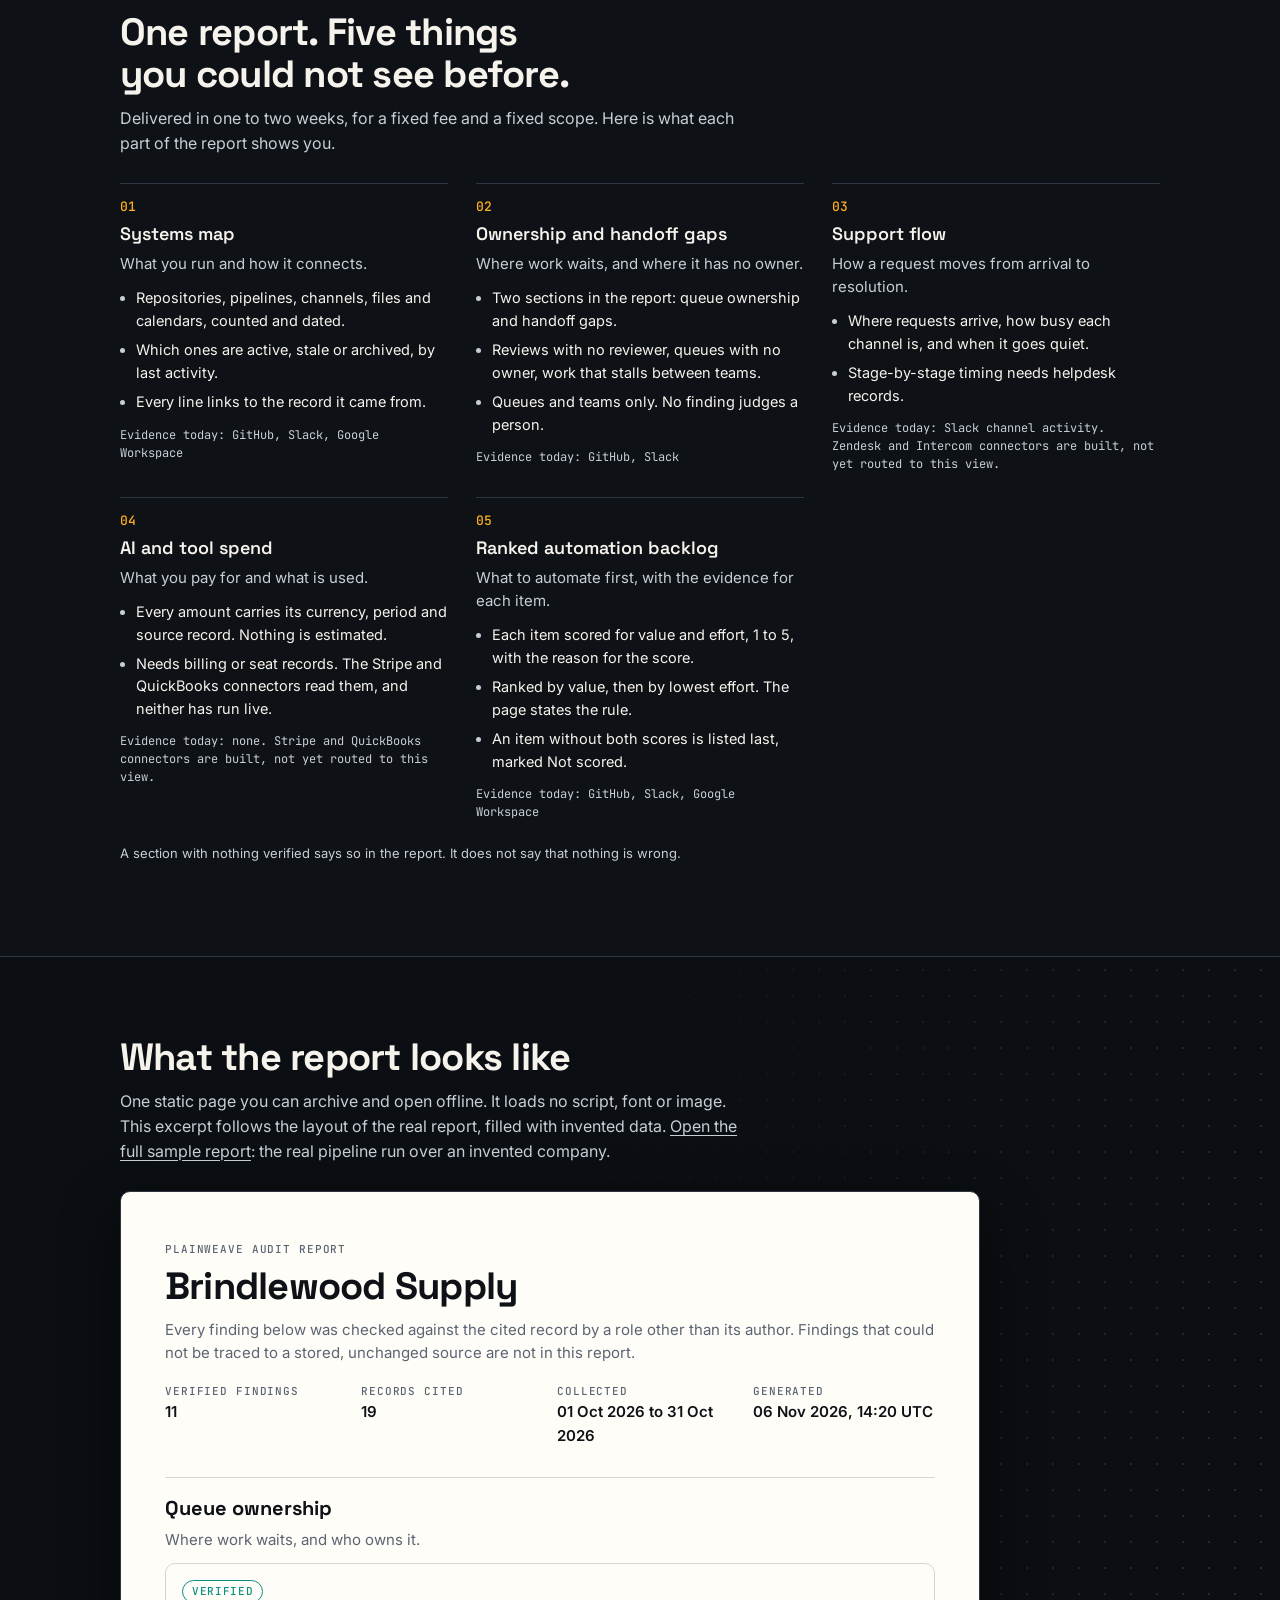
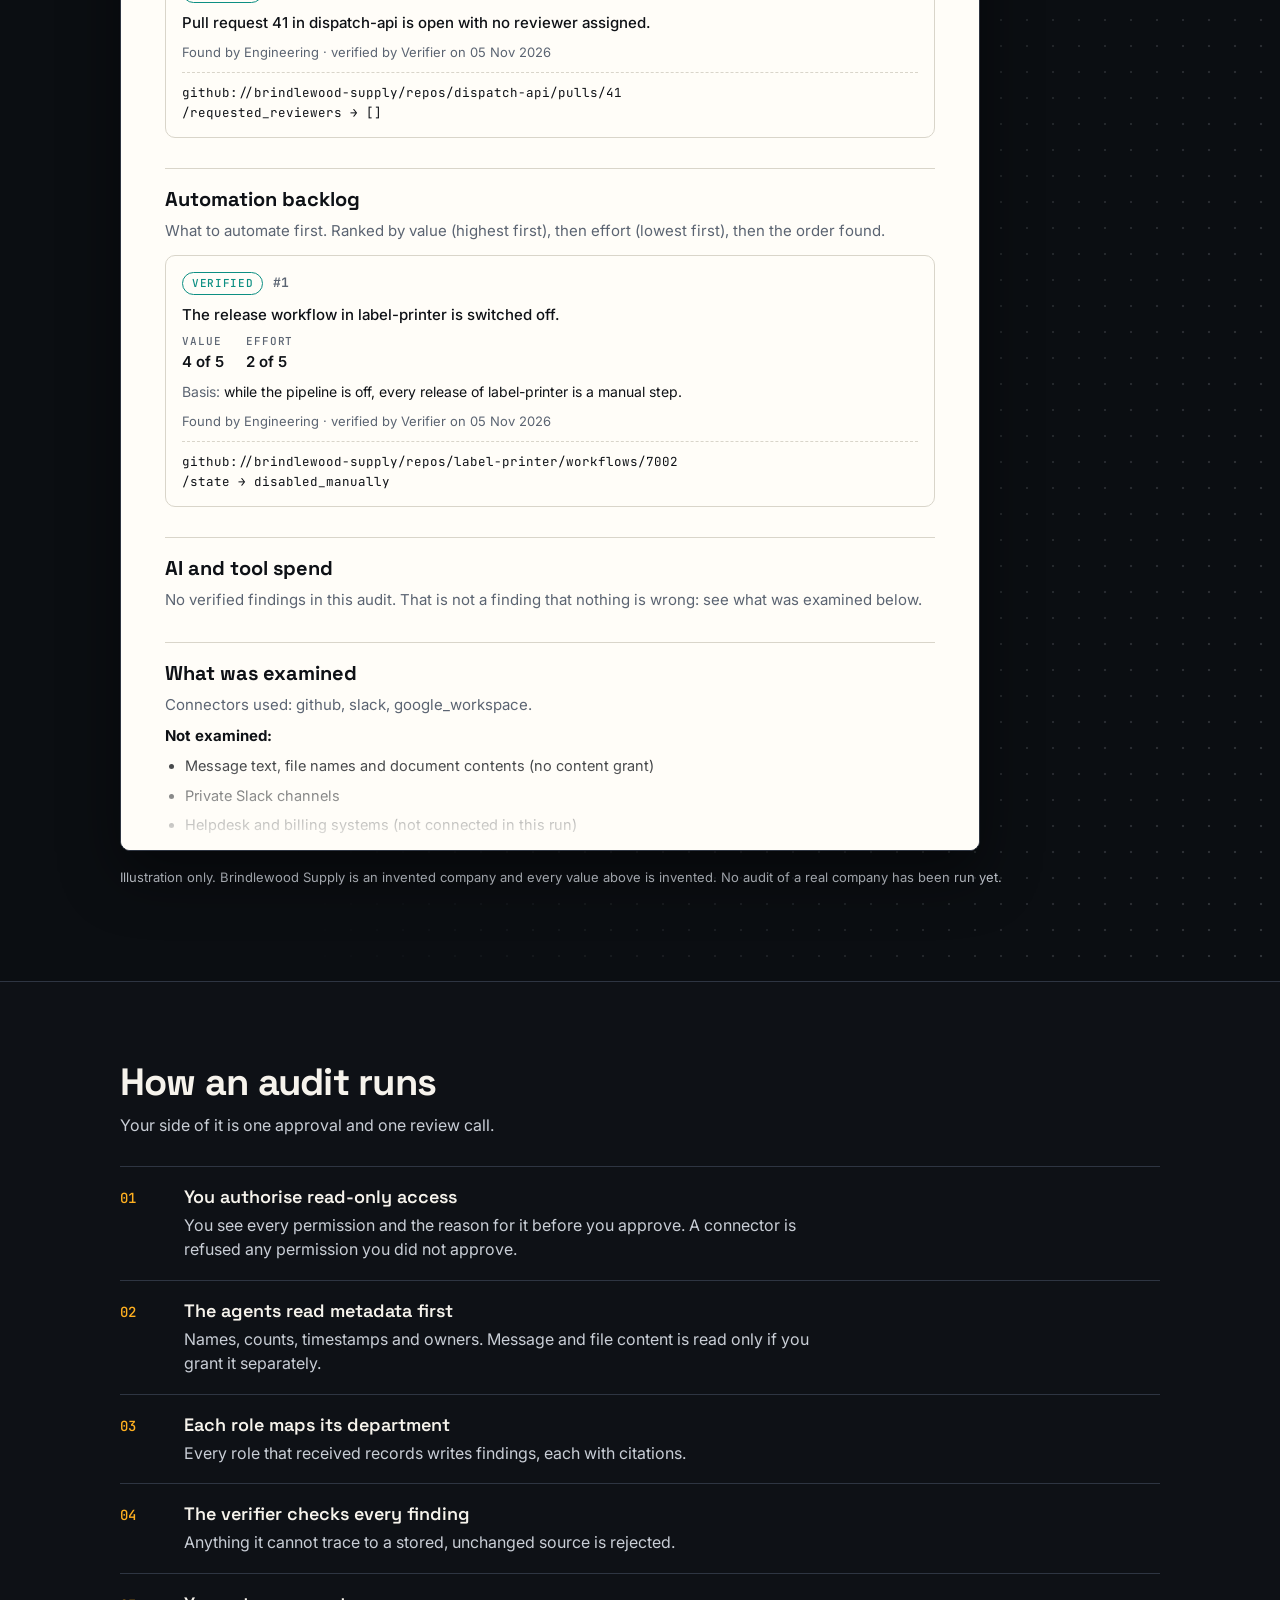
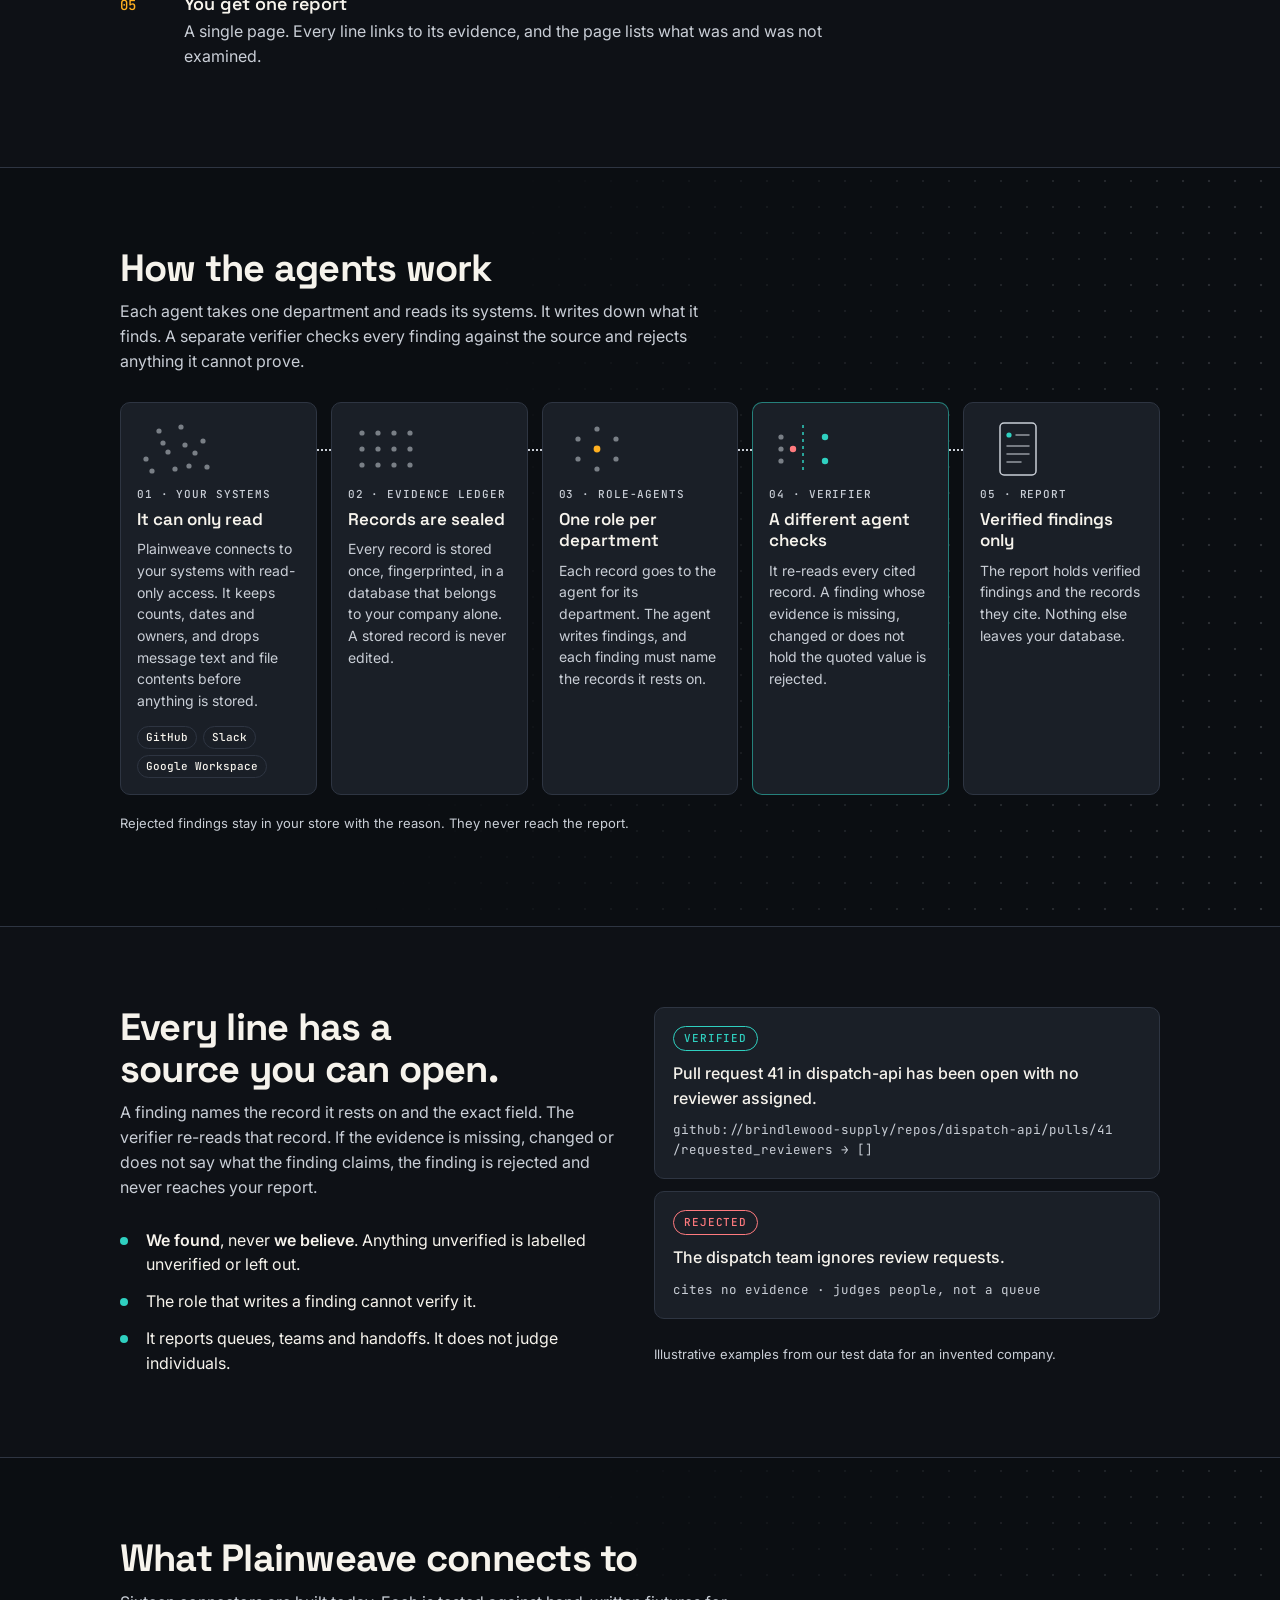
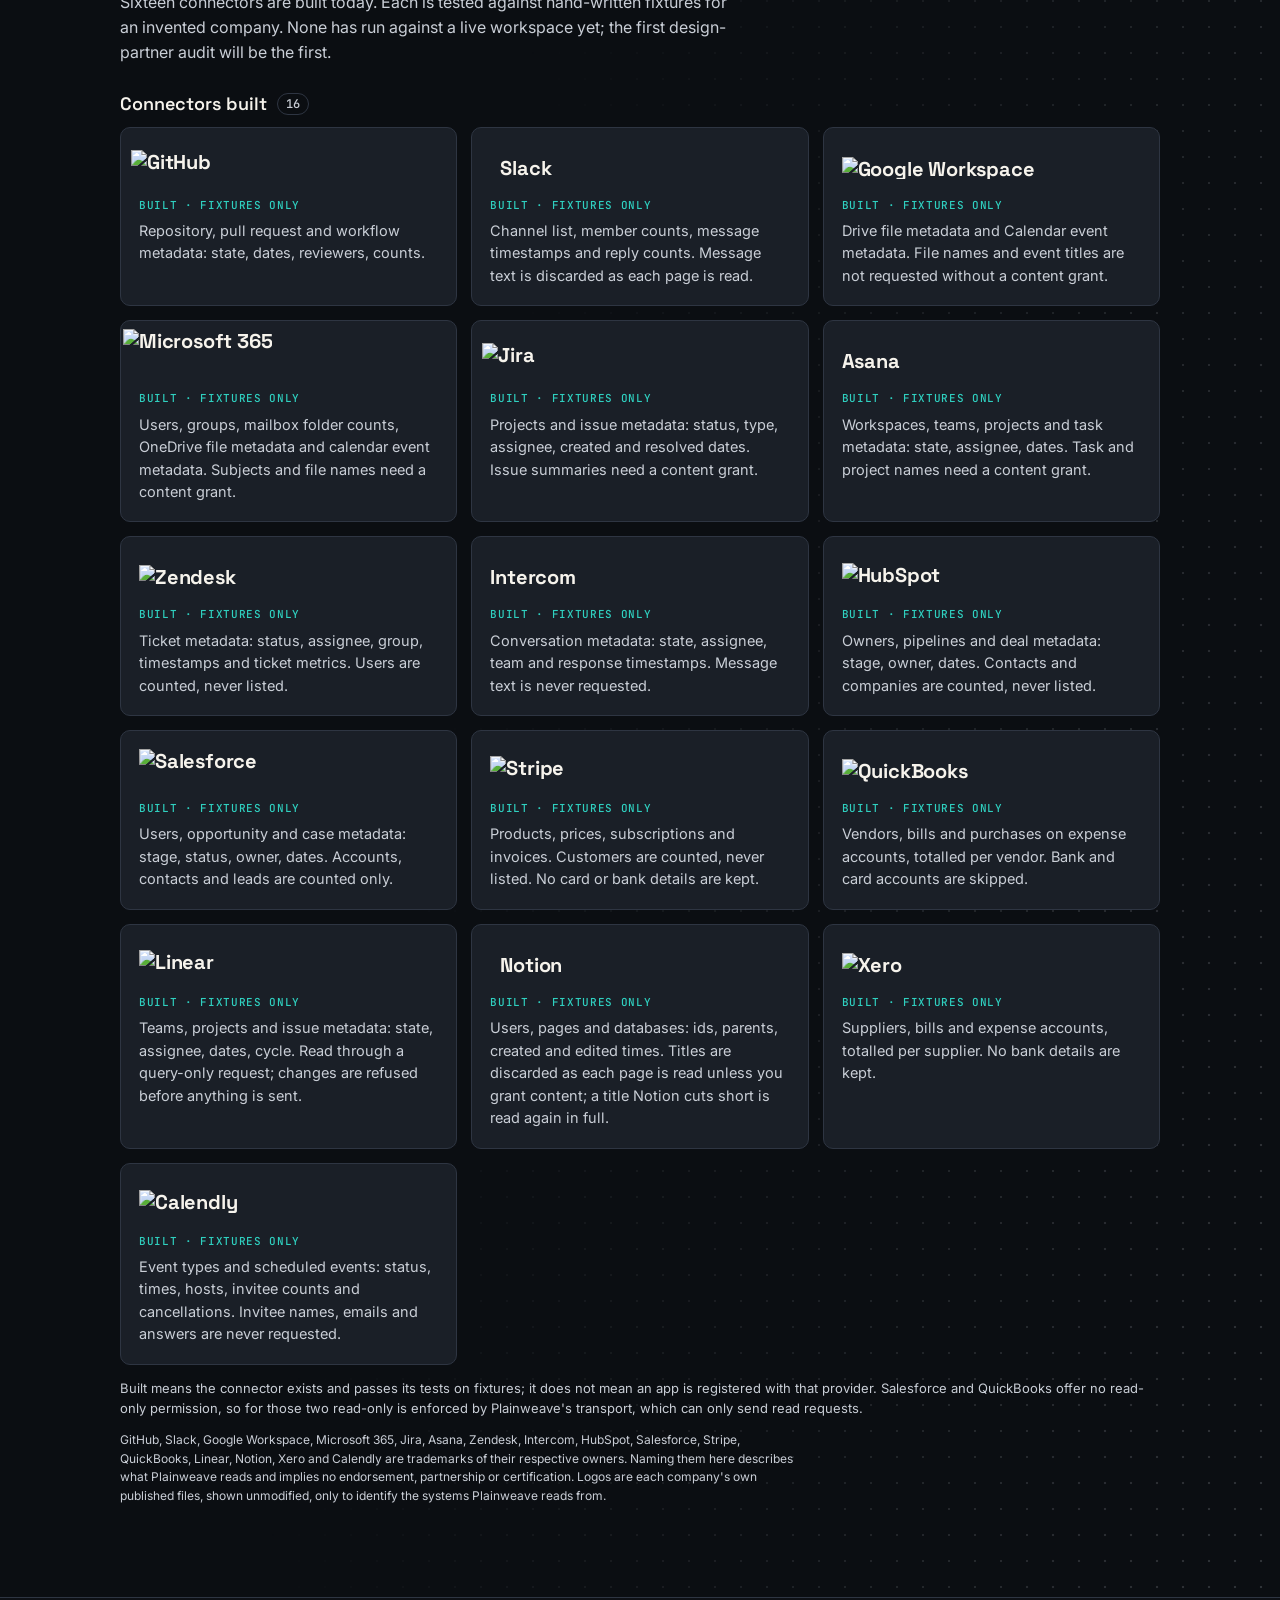
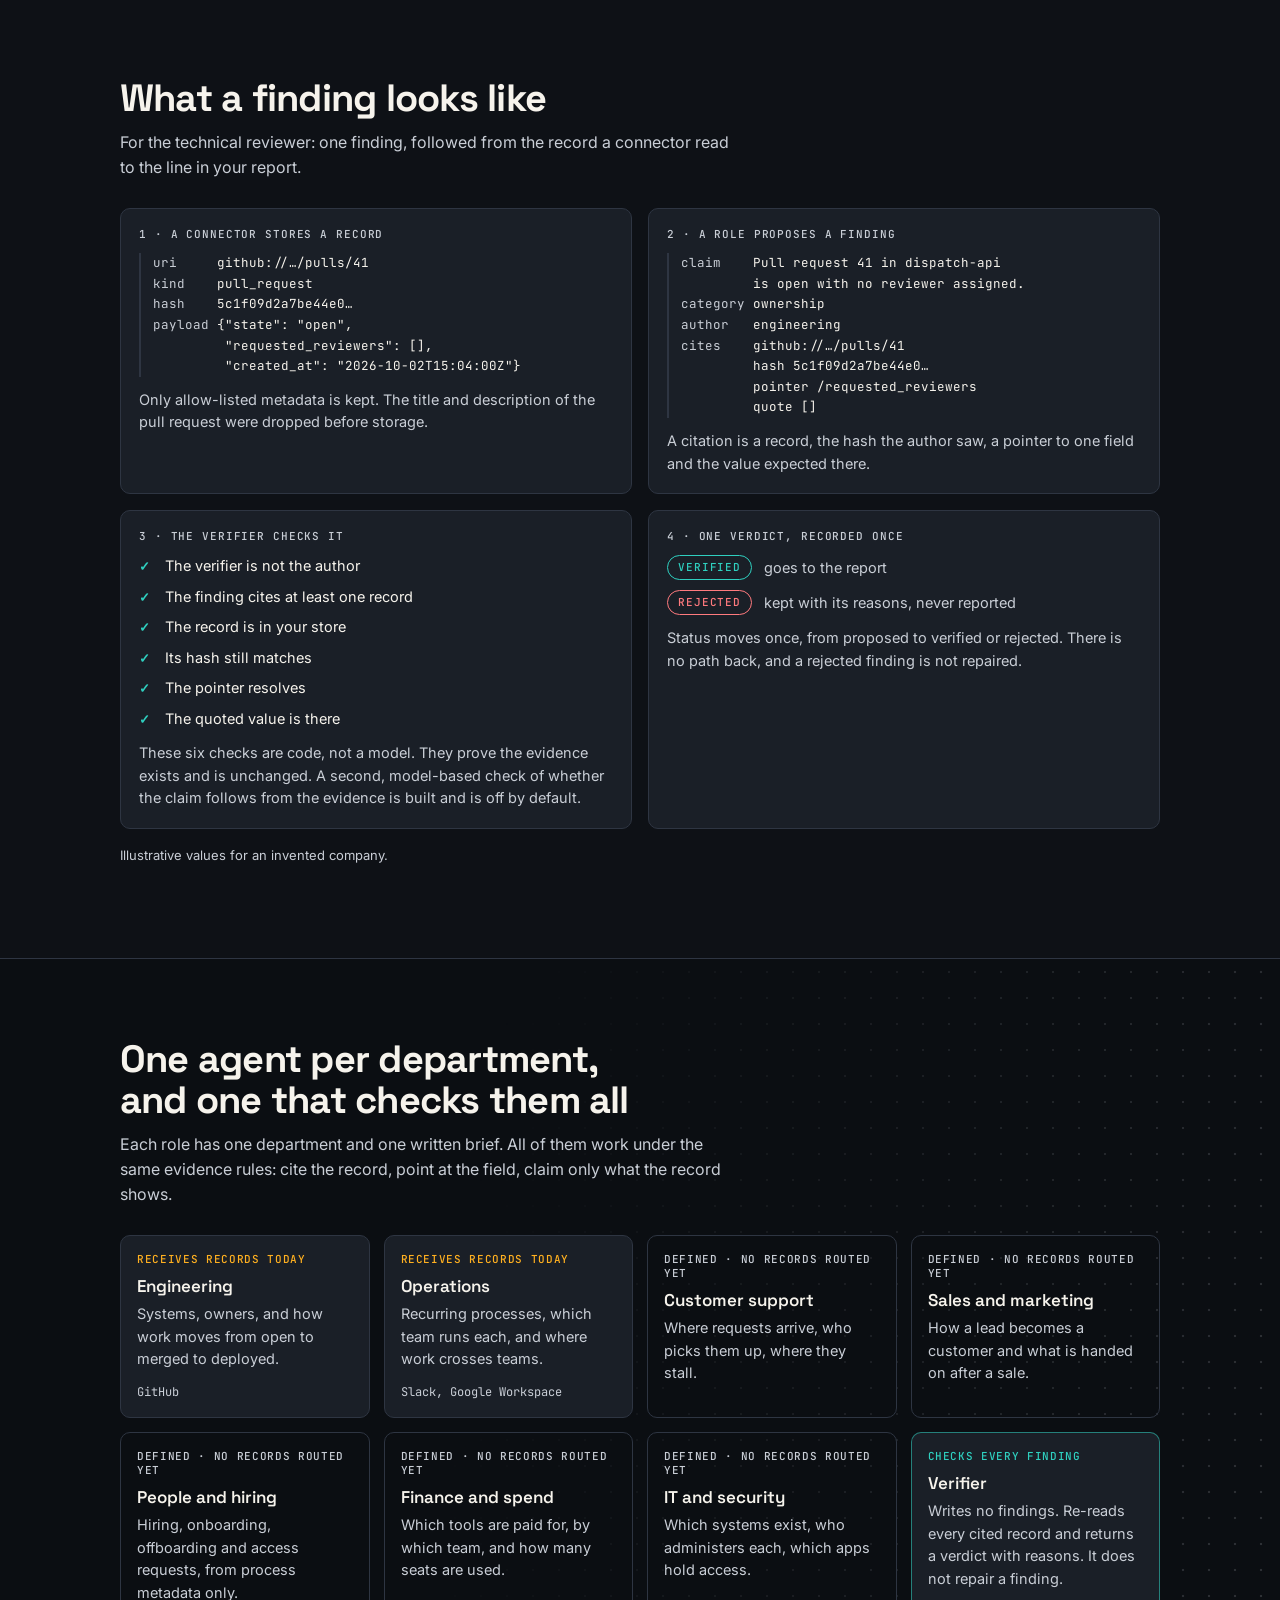
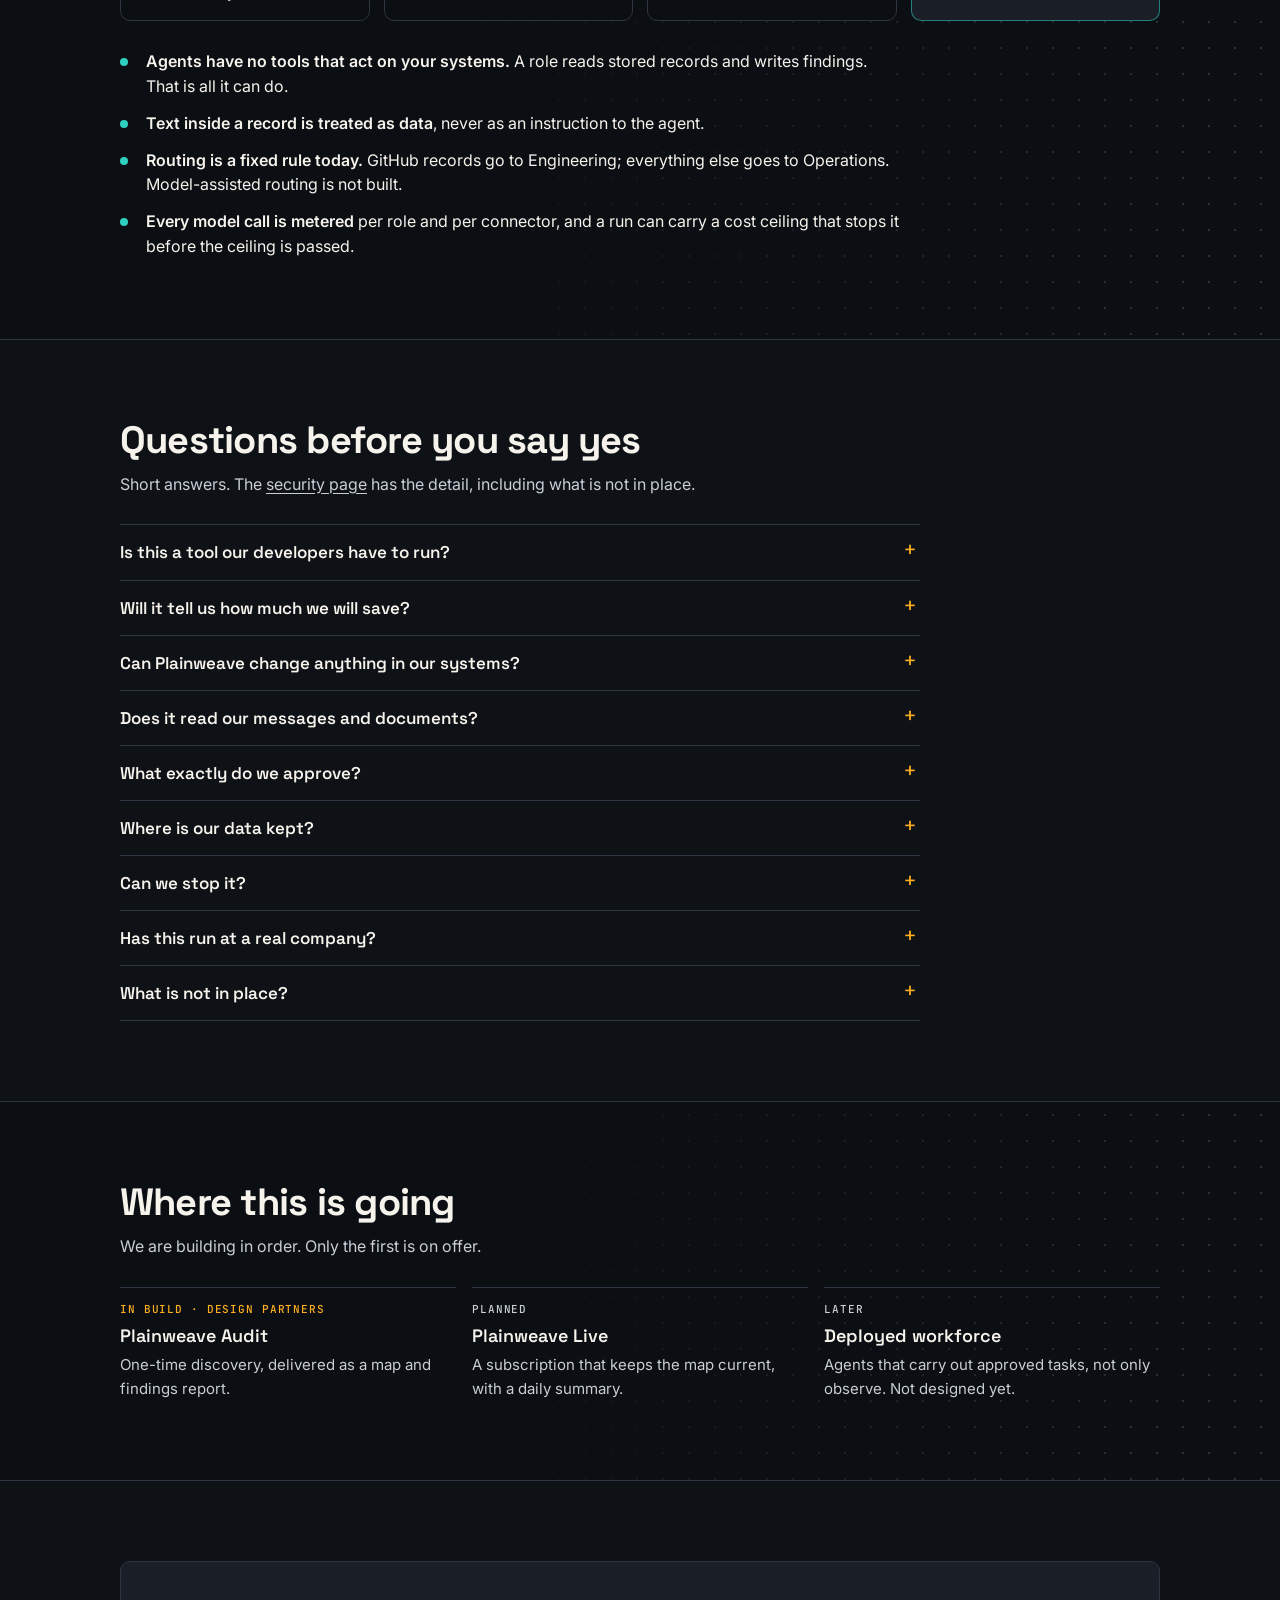
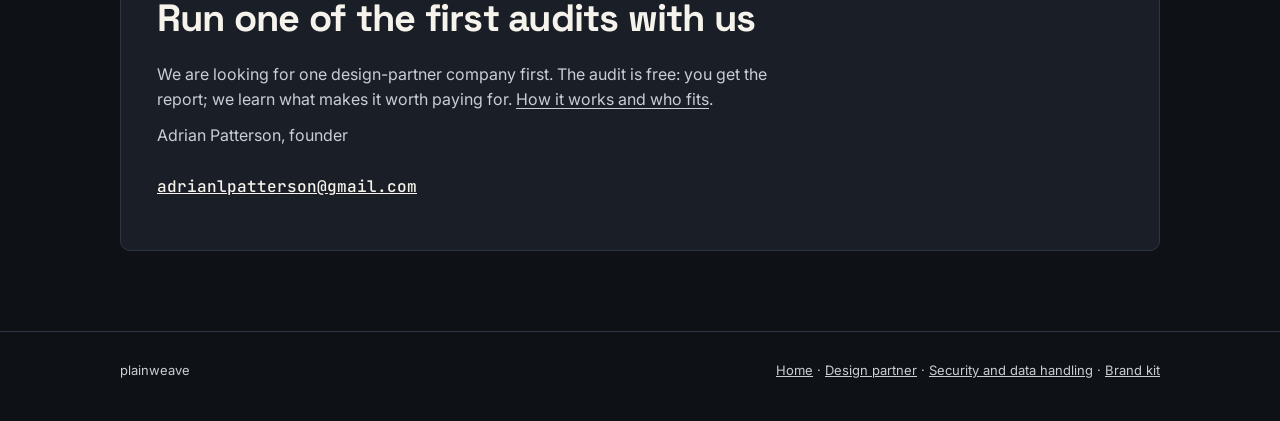
==== commit 9aedfd3c: "Publish site from plainweave main 7c9f70a: full sample report Co-Authored-By: Claude Opus 5.5 <norep" ====
--- a/index.html
+++ b/index.html
@@ -98,7 +98,7 @@
 
 <section id="report" class="band"><div class="wrap">
   <h2>What the report looks like</h2>
-  <p class="sub">One static page you can archive and open offline. It loads no script, font or image. This excerpt follows the layout of the real report, filled with invented data.</p>
+  <p class="sub">One static page you can archive and open offline. It loads no script, font or image. This excerpt follows the layout of the real report, filled with invented data. <a href="sample-report.html">Open the full sample report</a>: the real pipeline run over an invented company.</p>
   <div class="sheet" role="img" aria-label="Excerpt of a sample Plainweave Audit report for the invented company Brindlewood Supply">
     <div class="sheet-in" aria-hidden="true">
       <span class="s-eye">Plainweave Audit report</span>
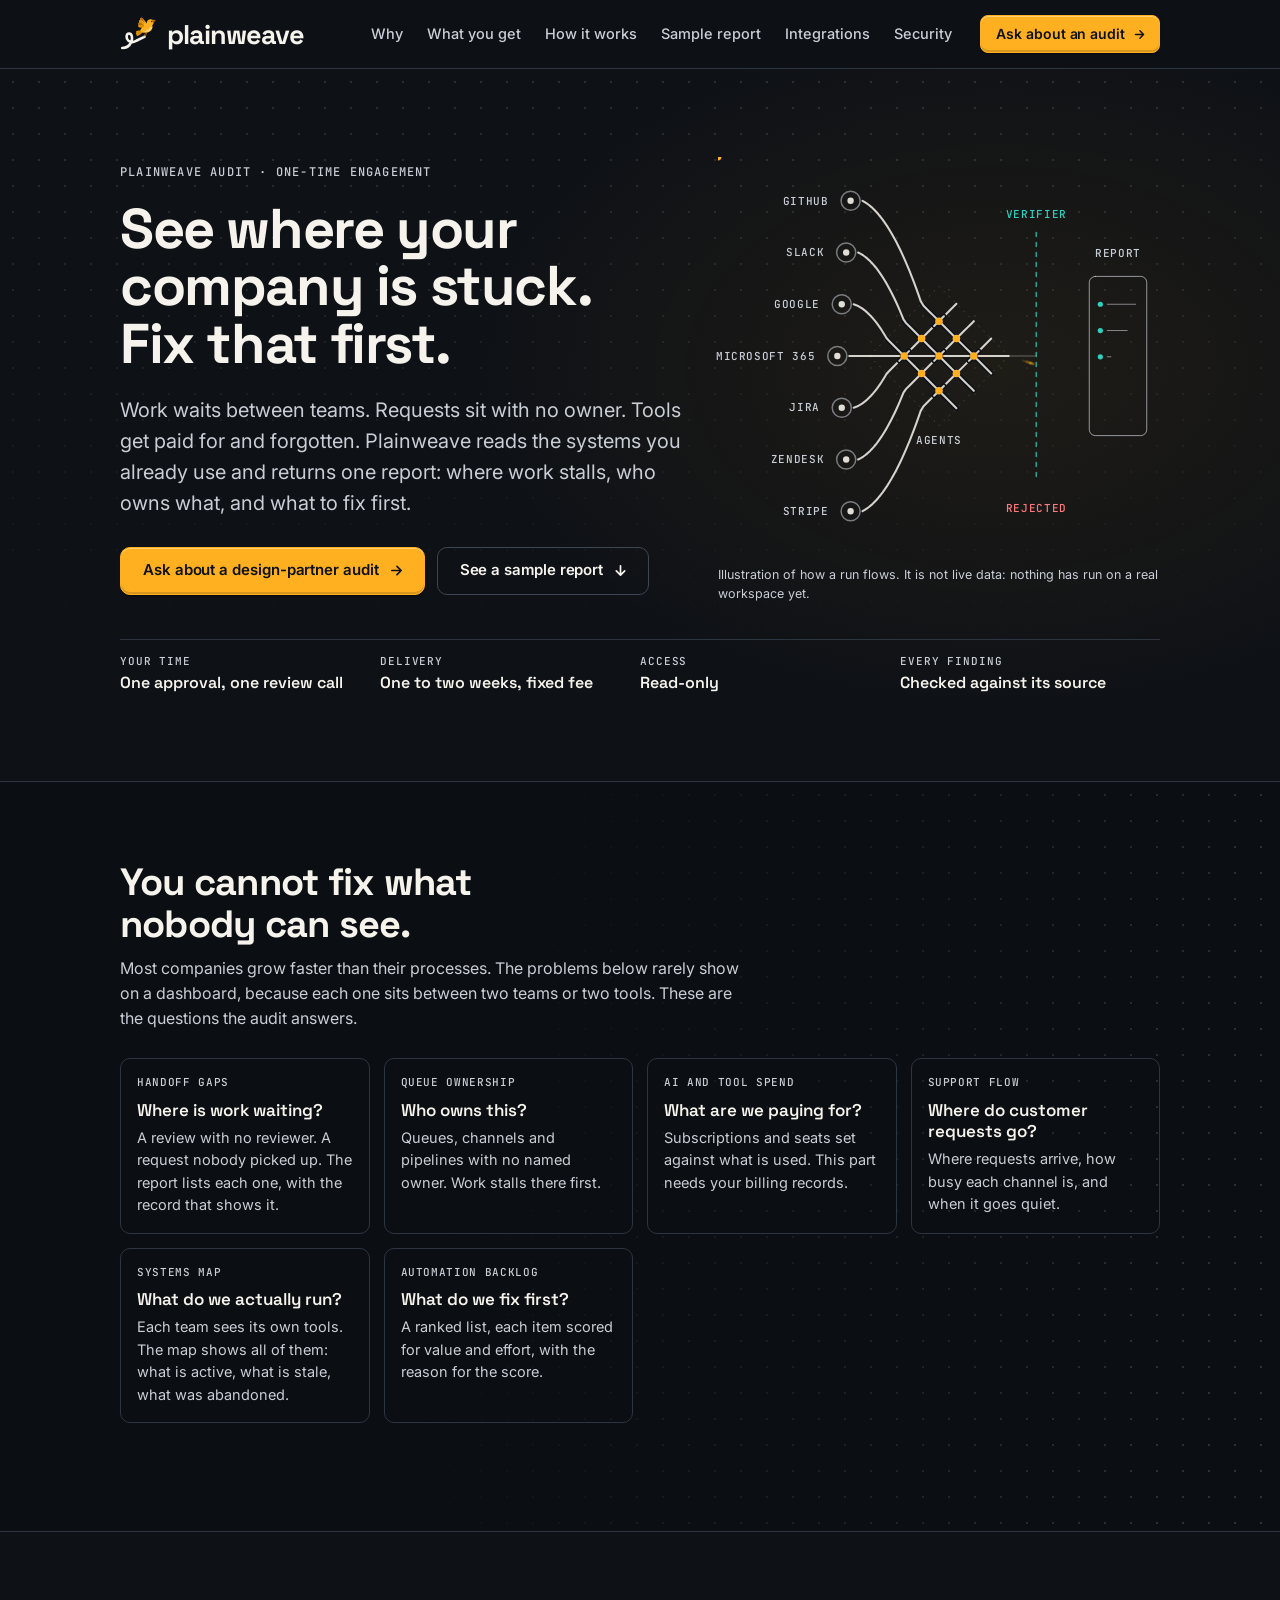
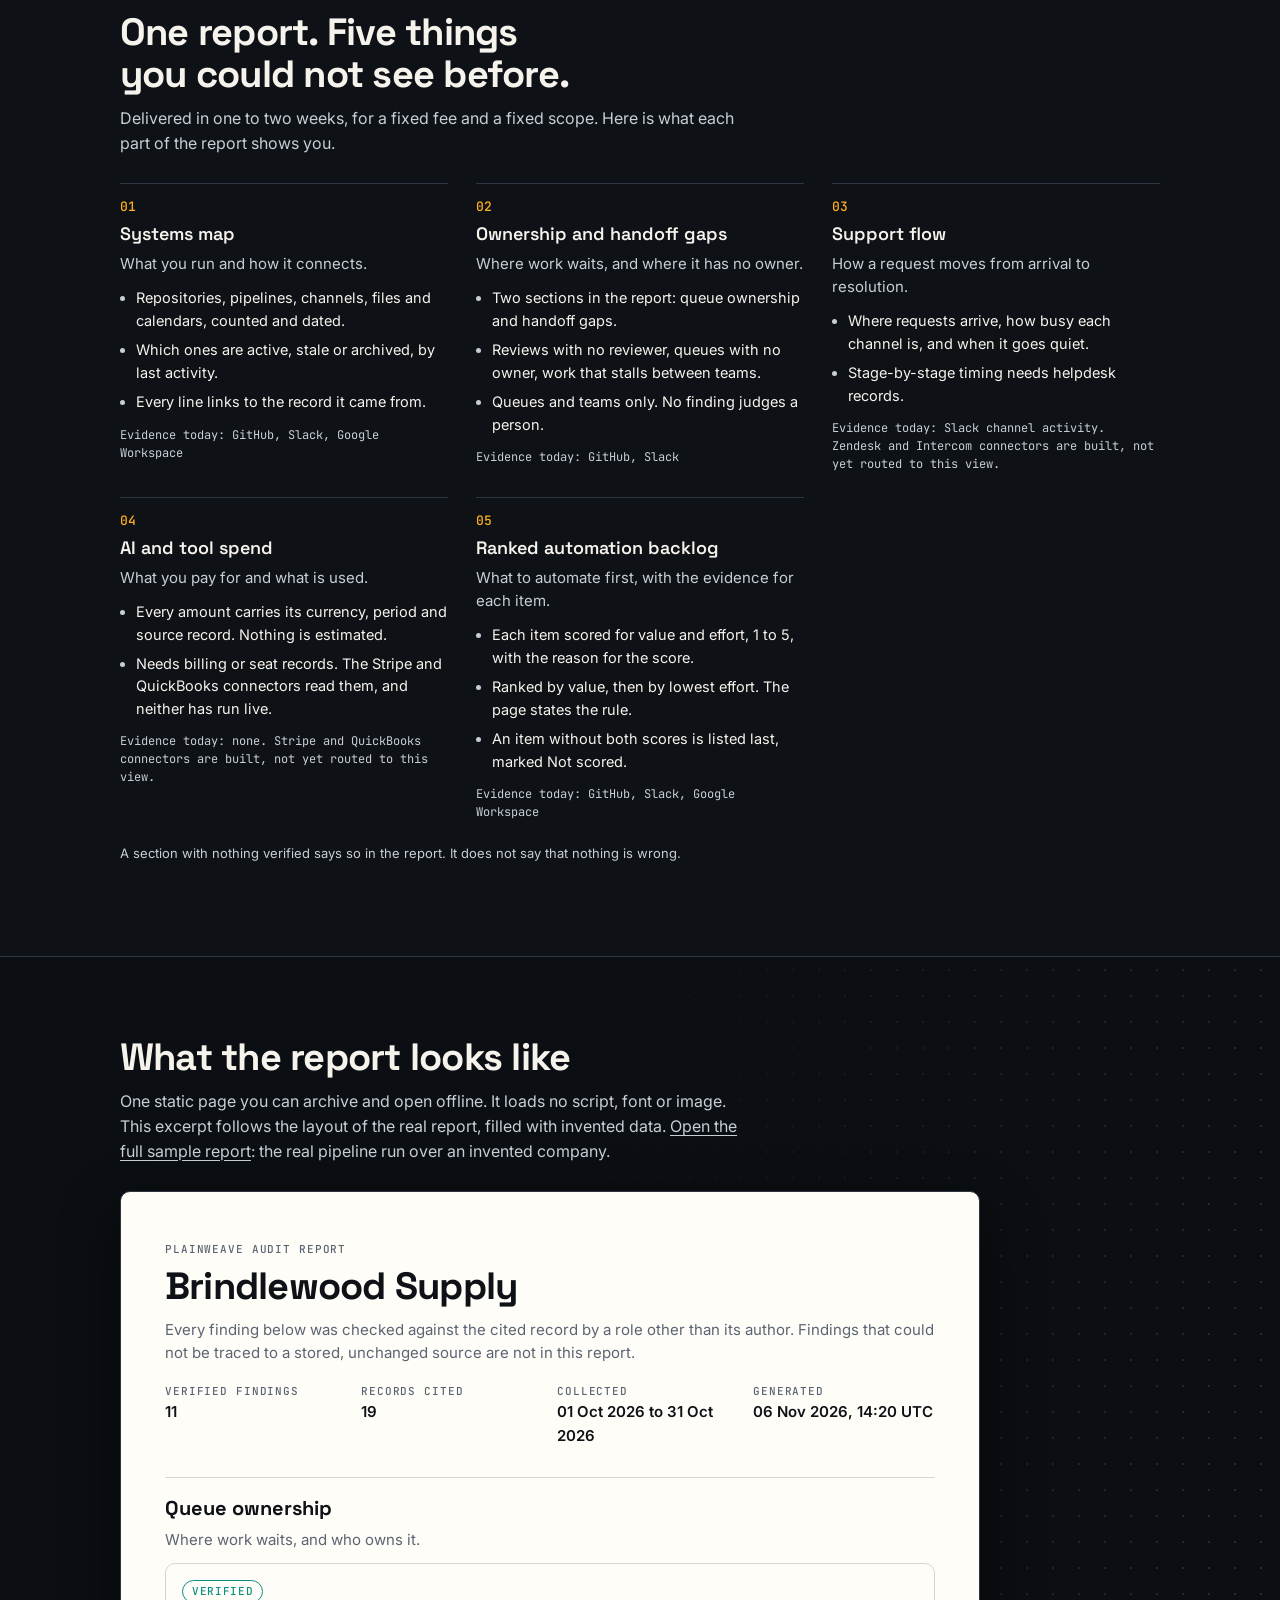
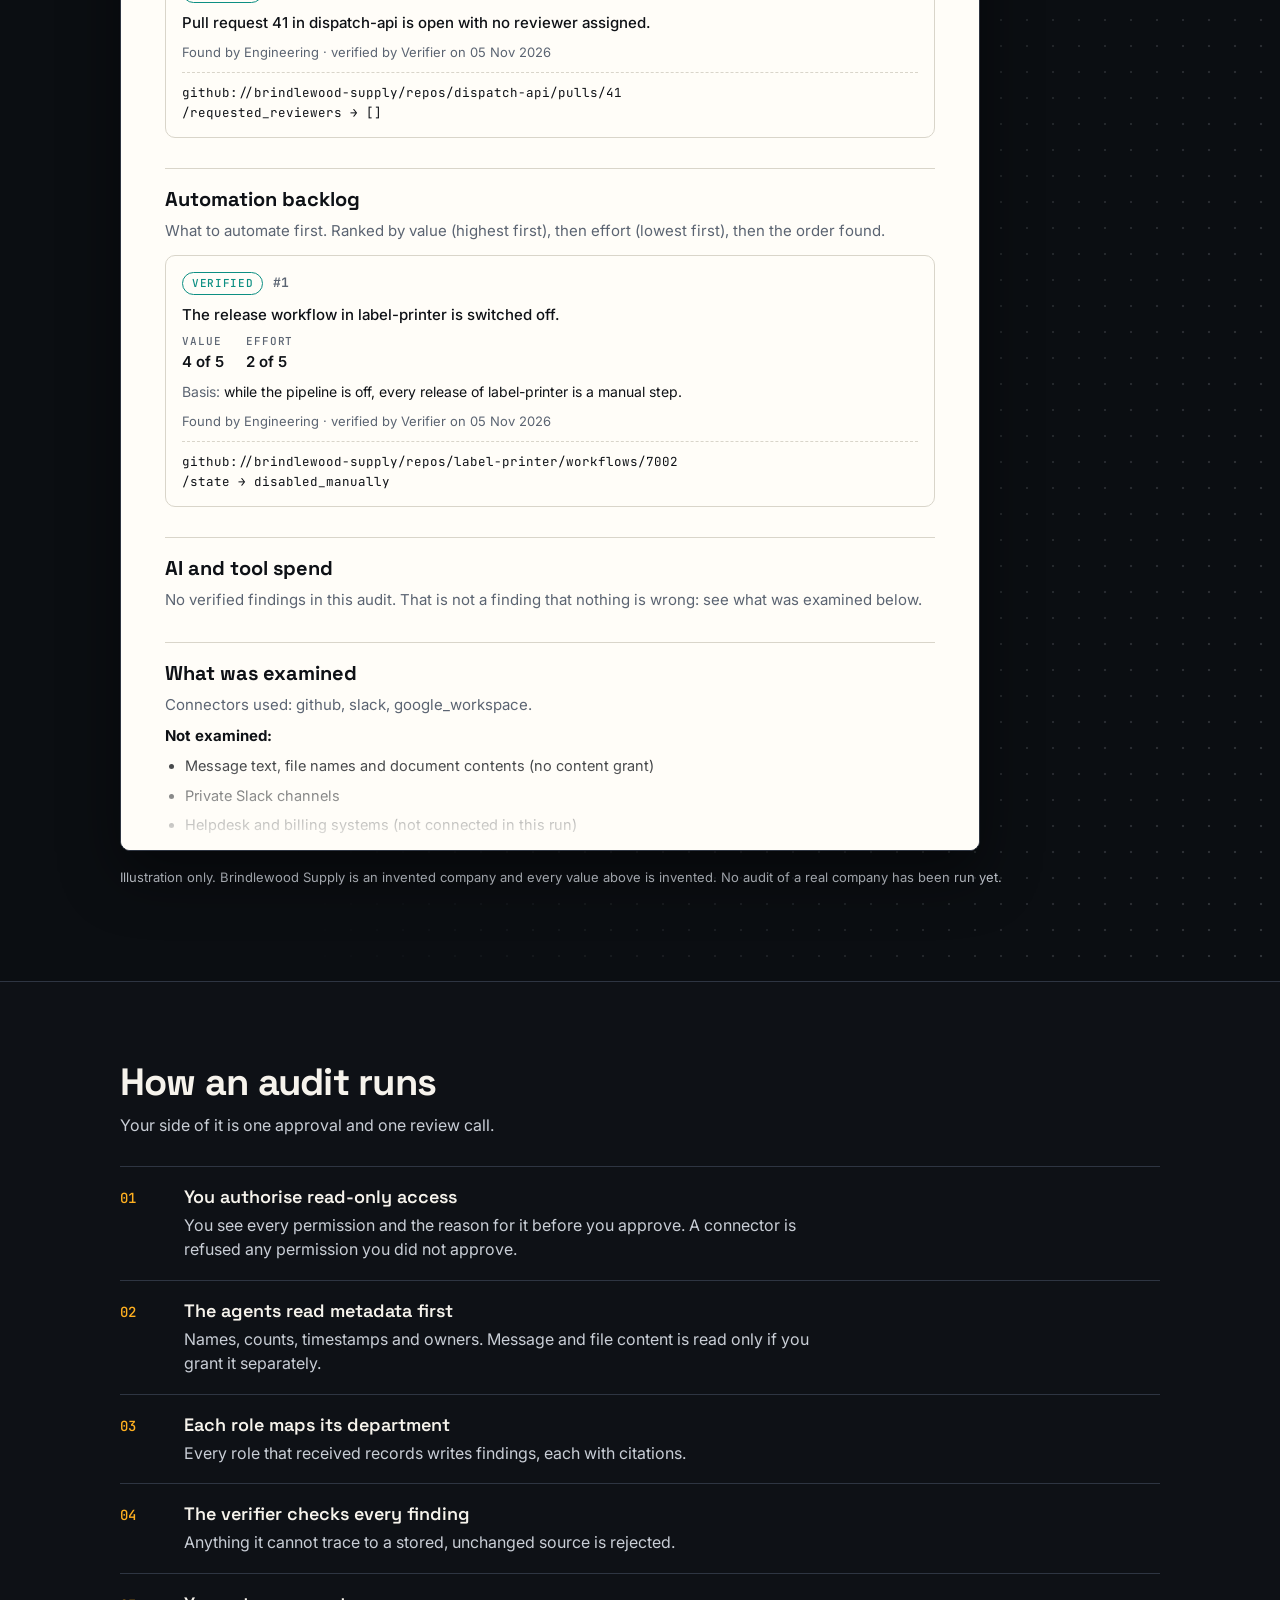
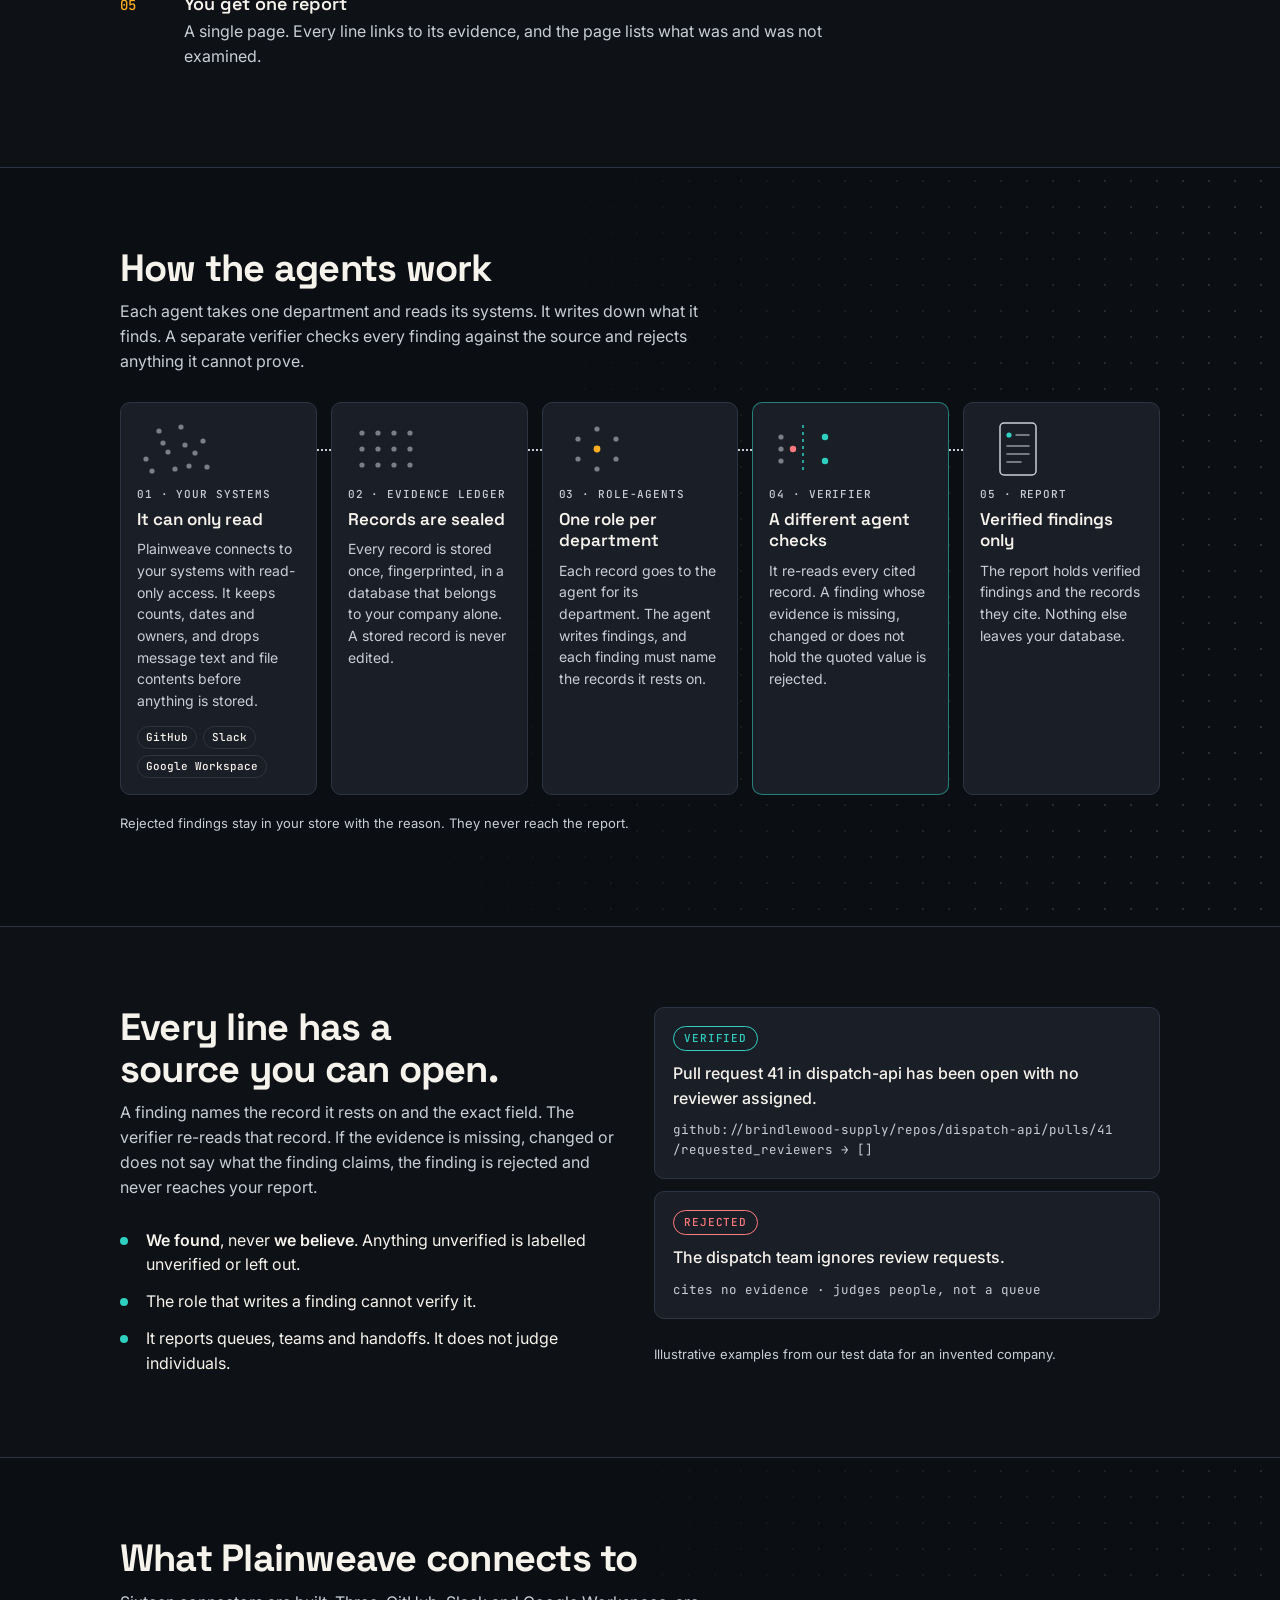
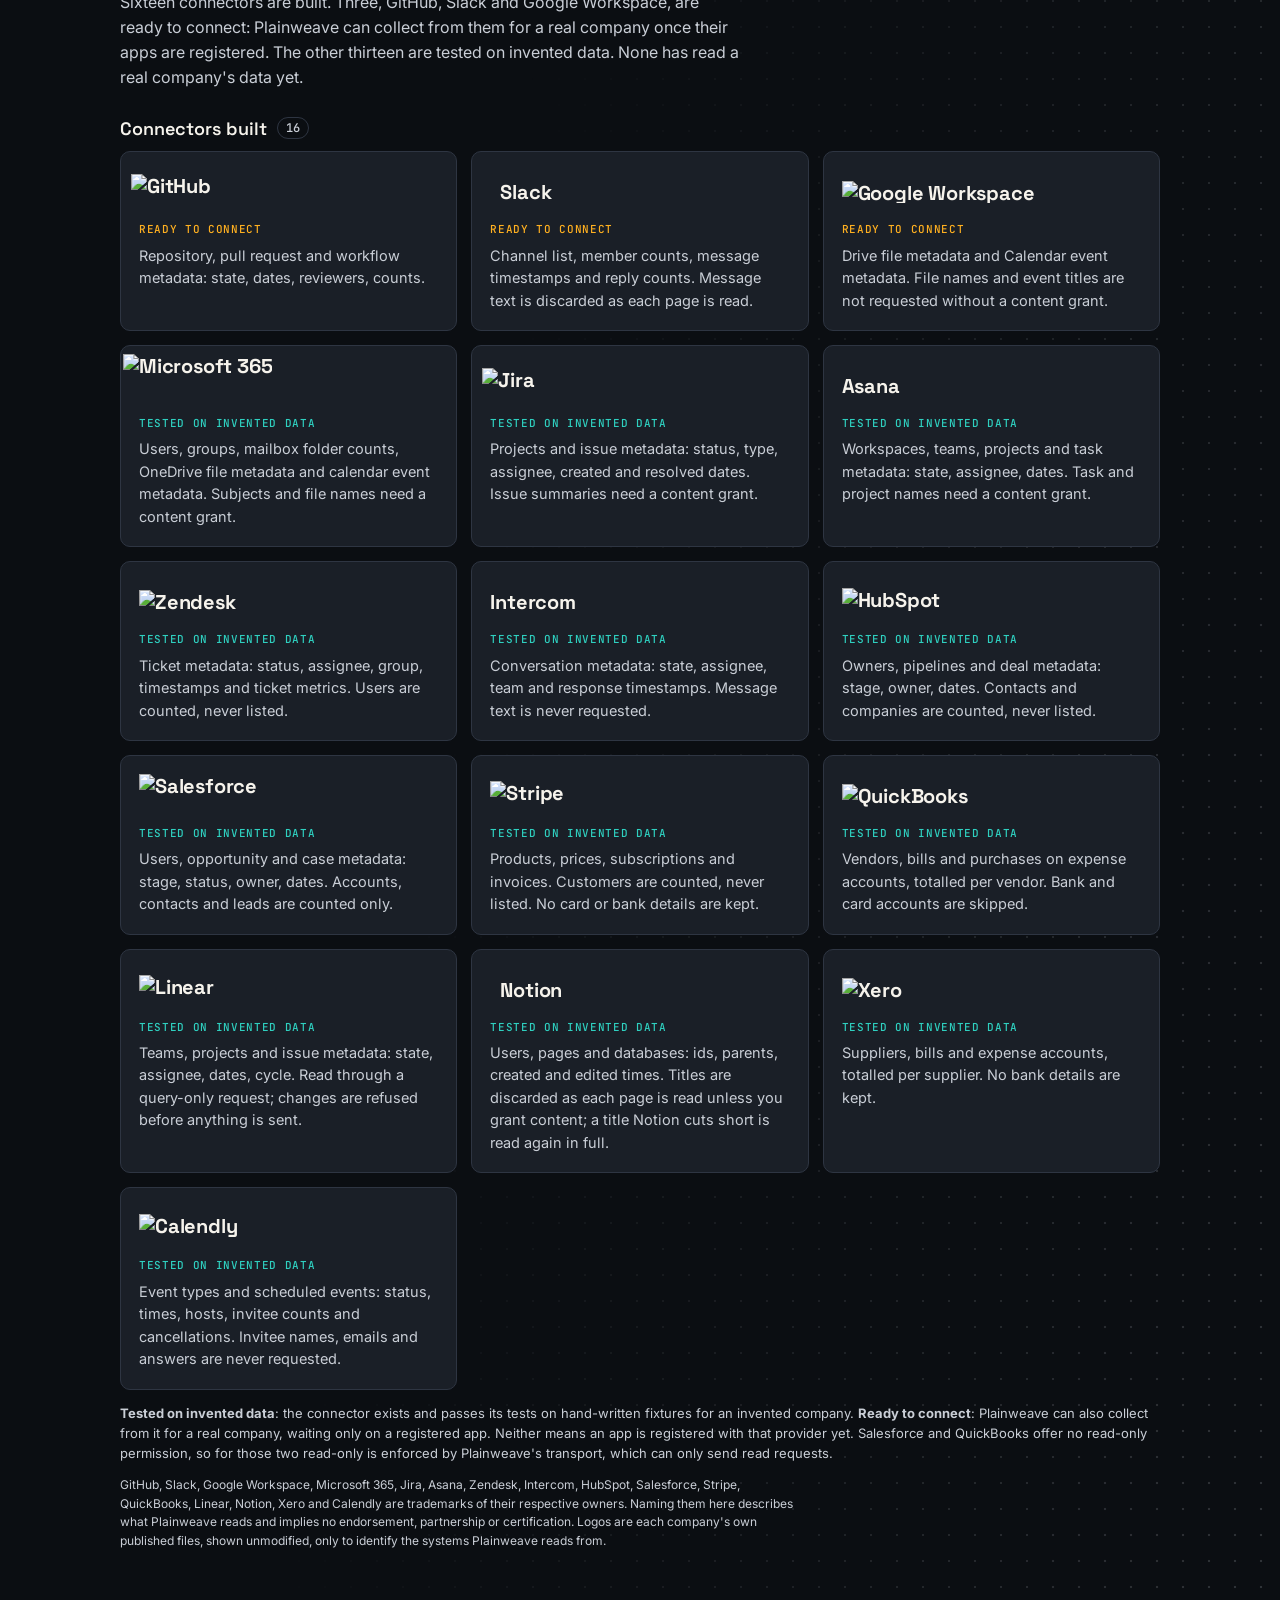
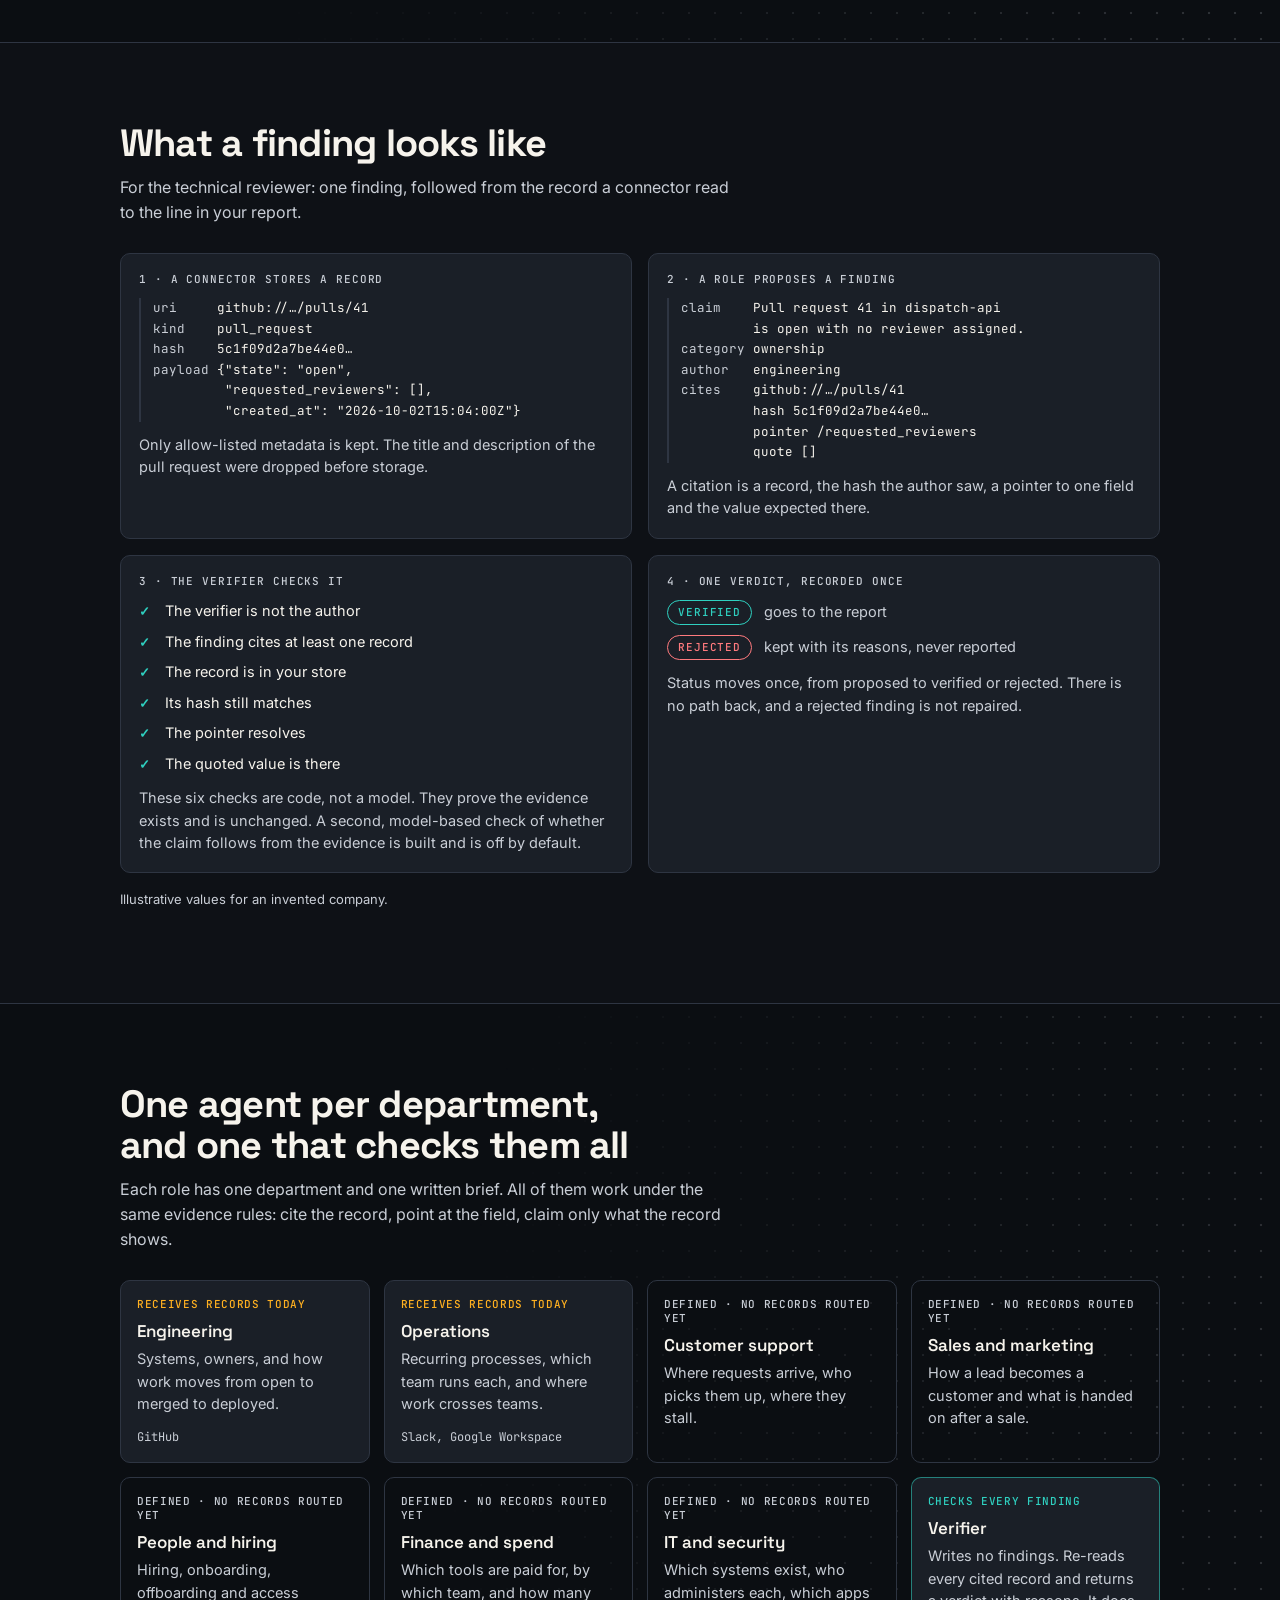
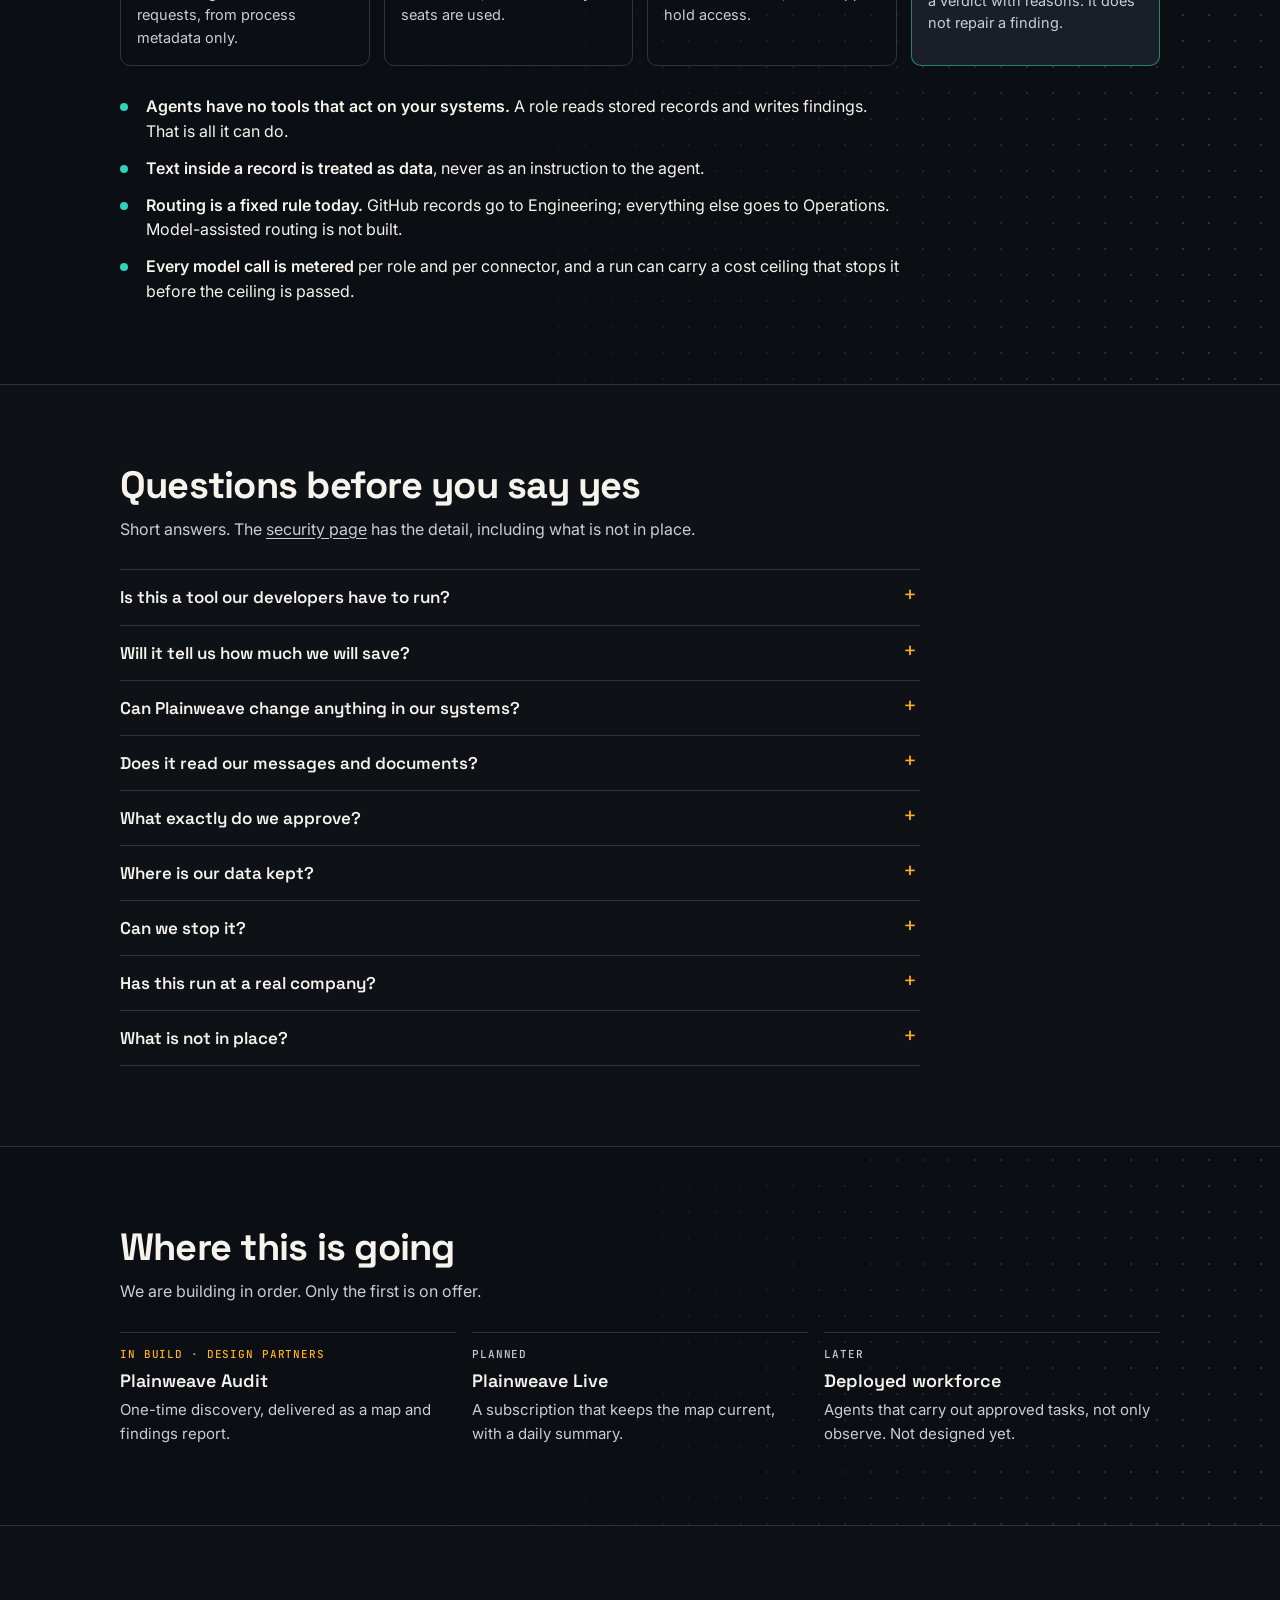
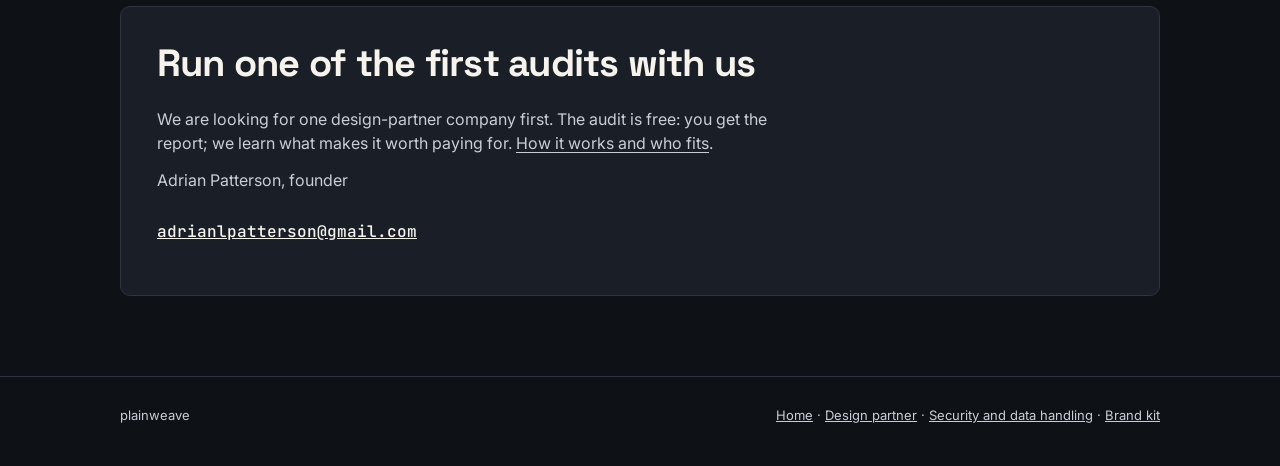
==== commit 750c417f: "Publish site from plainweave main bb37644: connector readiness labels Co-Authored-By: Claude Opus 5." ====
--- a/index.html
+++ b/index.html
@@ -211,27 +211,27 @@
 
 <section id="integrations" class="band"><div class="wrap">
   <h2>What Plainweave connects to</h2>
-  <p class="sub">Sixteen connectors are built today. Each is tested against hand-written fixtures for an invented company. None has run against a live workspace yet; the first design-partner audit will be the first.</p>
+  <p class="sub">Sixteen connectors are built. Three, GitHub, Slack and Google Workspace, are ready to connect: Plainweave can collect from them for a real company once their apps are registered. The other thirteen are tested on invented data. None has read a real company's data yet.</p>
   <h3 class="group">Connectors built <span>16</span></h3>
   <div class="conns">
-    <div class="conn"><span class="name"><img src="logos/github.svg" alt="GitHub" height="36"></span><span class="st built">Built · fixtures only</span><p>Repository, pull request and workflow metadata: state, dates, reviewers, counts.</p></div>
-    <div class="conn"><span class="name"><img class="lg-slack" src="logos/slack.svg" alt="" height="36">Slack</span><span class="st built">Built · fixtures only</span><p>Channel list, member counts, message timestamps and reply counts. Message text is discarded as each page is read.</p></div>
-    <div class="conn"><span class="name"><img class="lg-google-workspace" src="logos/google-workspace.png" alt="Google Workspace" height="36"></span><span class="st built">Built · fixtures only</span><p>Drive file metadata and Calendar event metadata. File names and event titles are not requested without a content grant.</p></div>
-    <div class="conn"><span class="name"><img class="lg-microsoft-365" src="logos/microsoft-365.png" alt="Microsoft 365" height="36"></span><span class="st built">Built · fixtures only</span><p>Users, groups, mailbox folder counts, OneDrive file metadata and calendar event metadata. Subjects and file names need a content grant.</p></div>
-    <div class="conn"><span class="name"><img src="logos/jira.svg" alt="Jira" height="36"></span><span class="st built">Built · fixtures only</span><p>Projects and issue metadata: status, type, assignee, created and resolved dates. Issue summaries need a content grant.</p></div>
-    <div class="conn"><span class="name">Asana</span><span class="st built">Built · fixtures only</span><p>Workspaces, teams, projects and task metadata: state, assignee, dates. Task and project names need a content grant.</p></div>
-    <div class="conn"><span class="name"><img class="lg-zendesk" src="logos/zendesk.svg" alt="Zendesk" height="36"></span><span class="st built">Built · fixtures only</span><p>Ticket metadata: status, assignee, group, timestamps and ticket metrics. Users are counted, never listed.</p></div>
-    <div class="conn"><span class="name">Intercom</span><span class="st built">Built · fixtures only</span><p>Conversation metadata: state, assignee, team and response timestamps. Message text is never requested.</p></div>
-    <div class="conn"><span class="name"><img class="lg-hubspot" src="logos/hubspot.svg" alt="HubSpot" height="36"></span><span class="st built">Built · fixtures only</span><p>Owners, pipelines and deal metadata: stage, owner, dates. Contacts and companies are counted, never listed.</p></div>
-    <div class="conn"><span class="name"><img class="lg-salesforce" src="logos/salesforce.svg" alt="Salesforce" height="36"></span><span class="st built">Built · fixtures only</span><p>Users, opportunity and case metadata: stage, status, owner, dates. Accounts, contacts and leads are counted only.</p></div>
-    <div class="conn"><span class="name"><img class="lg-stripe" src="logos/stripe.svg" alt="Stripe" height="36"></span><span class="st built">Built · fixtures only</span><p>Products, prices, subscriptions and invoices. Customers are counted, never listed. No card or bank details are kept.</p></div>
-    <div class="conn"><span class="name"><img class="lg-quickbooks" src="logos/quickbooks.svg" alt="QuickBooks" height="36"></span><span class="st built">Built · fixtures only</span><p>Vendors, bills and purchases on expense accounts, totalled per vendor. Bank and card accounts are skipped.</p></div>
-    <div class="conn"><span class="name"><img class="lg-linear" src="logos/linear.svg" alt="Linear" height="36"></span><span class="st built">Built · fixtures only</span><p>Teams, projects and issue metadata: state, assignee, dates, cycle. Read through a query-only request; changes are refused before anything is sent.</p></div>
-    <div class="conn"><span class="name"><img class="lg-notion" src="logos/notion.svg" alt="" height="36">Notion</span><span class="st built">Built · fixtures only</span><p>Users, pages and databases: ids, parents, created and edited times. Titles are discarded as each page is read unless you grant content; a title Notion cuts short is read again in full.</p></div>
-    <div class="conn"><span class="name"><img class="lg-xero" src="logos/xero.svg" alt="Xero" height="36"></span><span class="st built">Built · fixtures only</span><p>Suppliers, bills and expense accounts, totalled per supplier. No bank details are kept.</p></div>
-    <div class="conn"><span class="name"><img class="lg-calendly" src="logos/calendly.svg" alt="Calendly" height="36"></span><span class="st built">Built · fixtures only</span><p>Event types and scheduled events: status, times, hosts, invitee counts and cancellations. Invitee names, emails and answers are never requested.</p></div>
-  </div>
-  <p class="note">Built means the connector exists and passes its tests on fixtures; it does not mean an app is registered with that provider. Salesforce and QuickBooks offer no read-only permission, so for those two read-only is enforced by Plainweave's transport, which can only send read requests.</p>
+    <div class="conn"><span class="name"><img src="logos/github.svg" alt="GitHub" height="36"></span><span class="st ready">Ready to connect</span><p>Repository, pull request and workflow metadata: state, dates, reviewers, counts.</p></div>
+    <div class="conn"><span class="name"><img class="lg-slack" src="logos/slack.svg" alt="" height="36">Slack</span><span class="st ready">Ready to connect</span><p>Channel list, member counts, message timestamps and reply counts. Message text is discarded as each page is read.</p></div>
+    <div class="conn"><span class="name"><img class="lg-google-workspace" src="logos/google-workspace.png" alt="Google Workspace" height="36"></span><span class="st ready">Ready to connect</span><p>Drive file metadata and Calendar event metadata. File names and event titles are not requested without a content grant.</p></div>
+    <div class="conn"><span class="name"><img class="lg-microsoft-365" src="logos/microsoft-365.png" alt="Microsoft 365" height="36"></span><span class="st built">Tested on invented data</span><p>Users, groups, mailbox folder counts, OneDrive file metadata and calendar event metadata. Subjects and file names need a content grant.</p></div>
+    <div class="conn"><span class="name"><img src="logos/jira.svg" alt="Jira" height="36"></span><span class="st built">Tested on invented data</span><p>Projects and issue metadata: status, type, assignee, created and resolved dates. Issue summaries need a content grant.</p></div>
+    <div class="conn"><span class="name">Asana</span><span class="st built">Tested on invented data</span><p>Workspaces, teams, projects and task metadata: state, assignee, dates. Task and project names need a content grant.</p></div>
+    <div class="conn"><span class="name"><img class="lg-zendesk" src="logos/zendesk.svg" alt="Zendesk" height="36"></span><span class="st built">Tested on invented data</span><p>Ticket metadata: status, assignee, group, timestamps and ticket metrics. Users are counted, never listed.</p></div>
+    <div class="conn"><span class="name">Intercom</span><span class="st built">Tested on invented data</span><p>Conversation metadata: state, assignee, team and response timestamps. Message text is never requested.</p></div>
+    <div class="conn"><span class="name"><img class="lg-hubspot" src="logos/hubspot.svg" alt="HubSpot" height="36"></span><span class="st built">Tested on invented data</span><p>Owners, pipelines and deal metadata: stage, owner, dates. Contacts and companies are counted, never listed.</p></div>
+    <div class="conn"><span class="name"><img class="lg-salesforce" src="logos/salesforce.svg" alt="Salesforce" height="36"></span><span class="st built">Tested on invented data</span><p>Users, opportunity and case metadata: stage, status, owner, dates. Accounts, contacts and leads are counted only.</p></div>
+    <div class="conn"><span class="name"><img class="lg-stripe" src="logos/stripe.svg" alt="Stripe" height="36"></span><span class="st built">Tested on invented data</span><p>Products, prices, subscriptions and invoices. Customers are counted, never listed. No card or bank details are kept.</p></div>
+    <div class="conn"><span class="name"><img class="lg-quickbooks" src="logos/quickbooks.svg" alt="QuickBooks" height="36"></span><span class="st built">Tested on invented data</span><p>Vendors, bills and purchases on expense accounts, totalled per vendor. Bank and card accounts are skipped.</p></div>
+    <div class="conn"><span class="name"><img class="lg-linear" src="logos/linear.svg" alt="Linear" height="36"></span><span class="st built">Tested on invented data</span><p>Teams, projects and issue metadata: state, assignee, dates, cycle. Read through a query-only request; changes are refused before anything is sent.</p></div>
+    <div class="conn"><span class="name"><img class="lg-notion" src="logos/notion.svg" alt="" height="36">Notion</span><span class="st built">Tested on invented data</span><p>Users, pages and databases: ids, parents, created and edited times. Titles are discarded as each page is read unless you grant content; a title Notion cuts short is read again in full.</p></div>
+    <div class="conn"><span class="name"><img class="lg-xero" src="logos/xero.svg" alt="Xero" height="36"></span><span class="st built">Tested on invented data</span><p>Suppliers, bills and expense accounts, totalled per supplier. No bank details are kept.</p></div>
+    <div class="conn"><span class="name"><img class="lg-calendly" src="logos/calendly.svg" alt="Calendly" height="36"></span><span class="st built">Tested on invented data</span><p>Event types and scheduled events: status, times, hosts, invitee counts and cancellations. Invitee names, emails and answers are never requested.</p></div>
+  </div>
+  <p class="note"><b>Tested on invented data</b>: the connector exists and passes its tests on hand-written fixtures for an invented company. <b>Ready to connect</b>: Plainweave can also collect from it for a real company, waiting only on a registered app. Neither means an app is registered with that provider yet. Salesforce and QuickBooks offer no read-only permission, so for those two read-only is enforced by Plainweave's transport, which can only send read requests.</p>
   <p class="note tm">GitHub, Slack, Google Workspace, Microsoft 365, Jira, Asana, Zendesk, Intercom, HubSpot, Salesforce, Stripe, QuickBooks, Linear, Notion, Xero and Calendly are trademarks of their respective owners. Naming them here describes what Plainweave reads and implies no endorsement, partnership or certification. Logos are each company's own published files, shown unmodified, only to identify the systems Plainweave reads from.</p>
 </div></section>
 
--- a/styles.css
+++ b/styles.css
@@ -154,6 +154,7 @@
 .conn .name img[class^="lg-"] { margin: 0; max-width: 100%; object-fit: contain; object-position: left center; }
 .conn .st { font: 500 11px/1.3 var(--mono); letter-spacing: .06em; text-transform: uppercase; color: var(--muted); }
 .conn .st.built { color: var(--teal); }
+.conn .st.ready { color: var(--amber); }
 .conn p { margin: 0; color: var(--muted); font-size: 14.5px; }
 .conn.plan { background: none; border-style: dashed; }
 .note.tm { font-size: 12px; max-width: 86ch; }
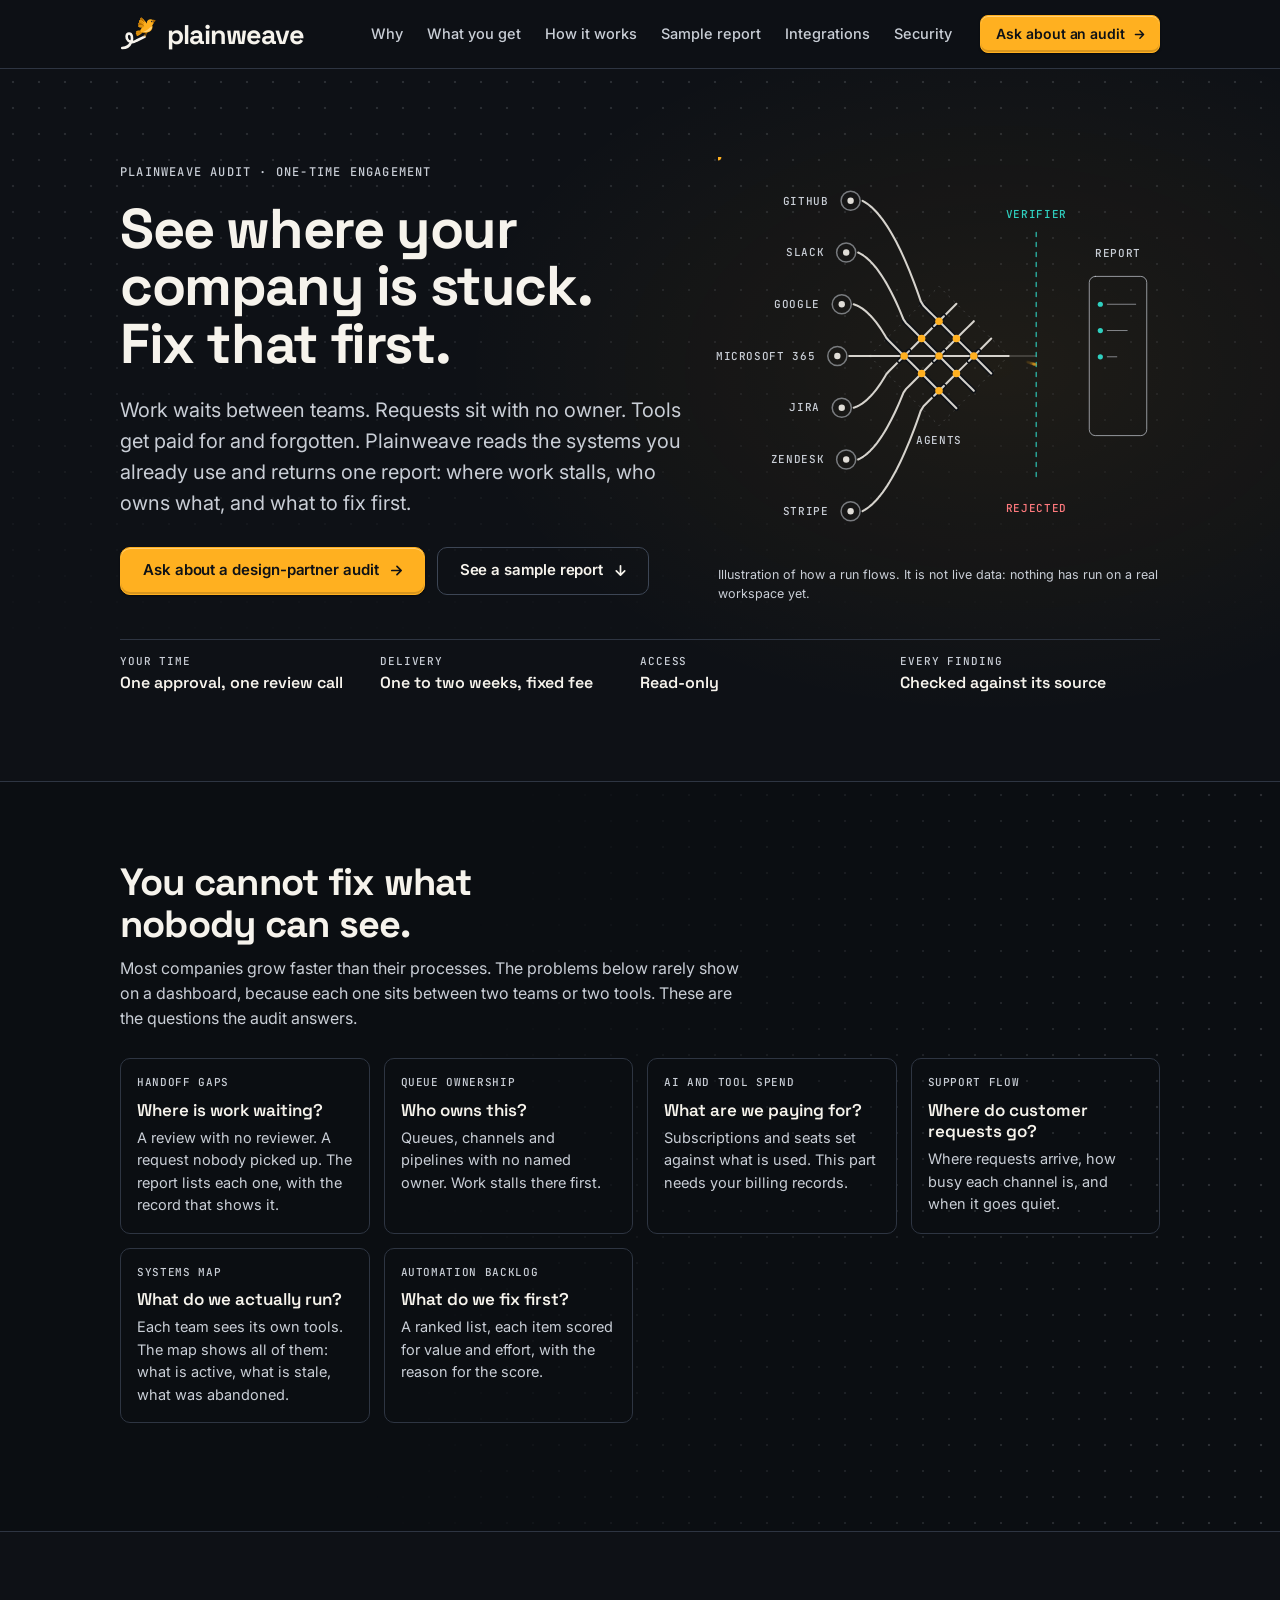
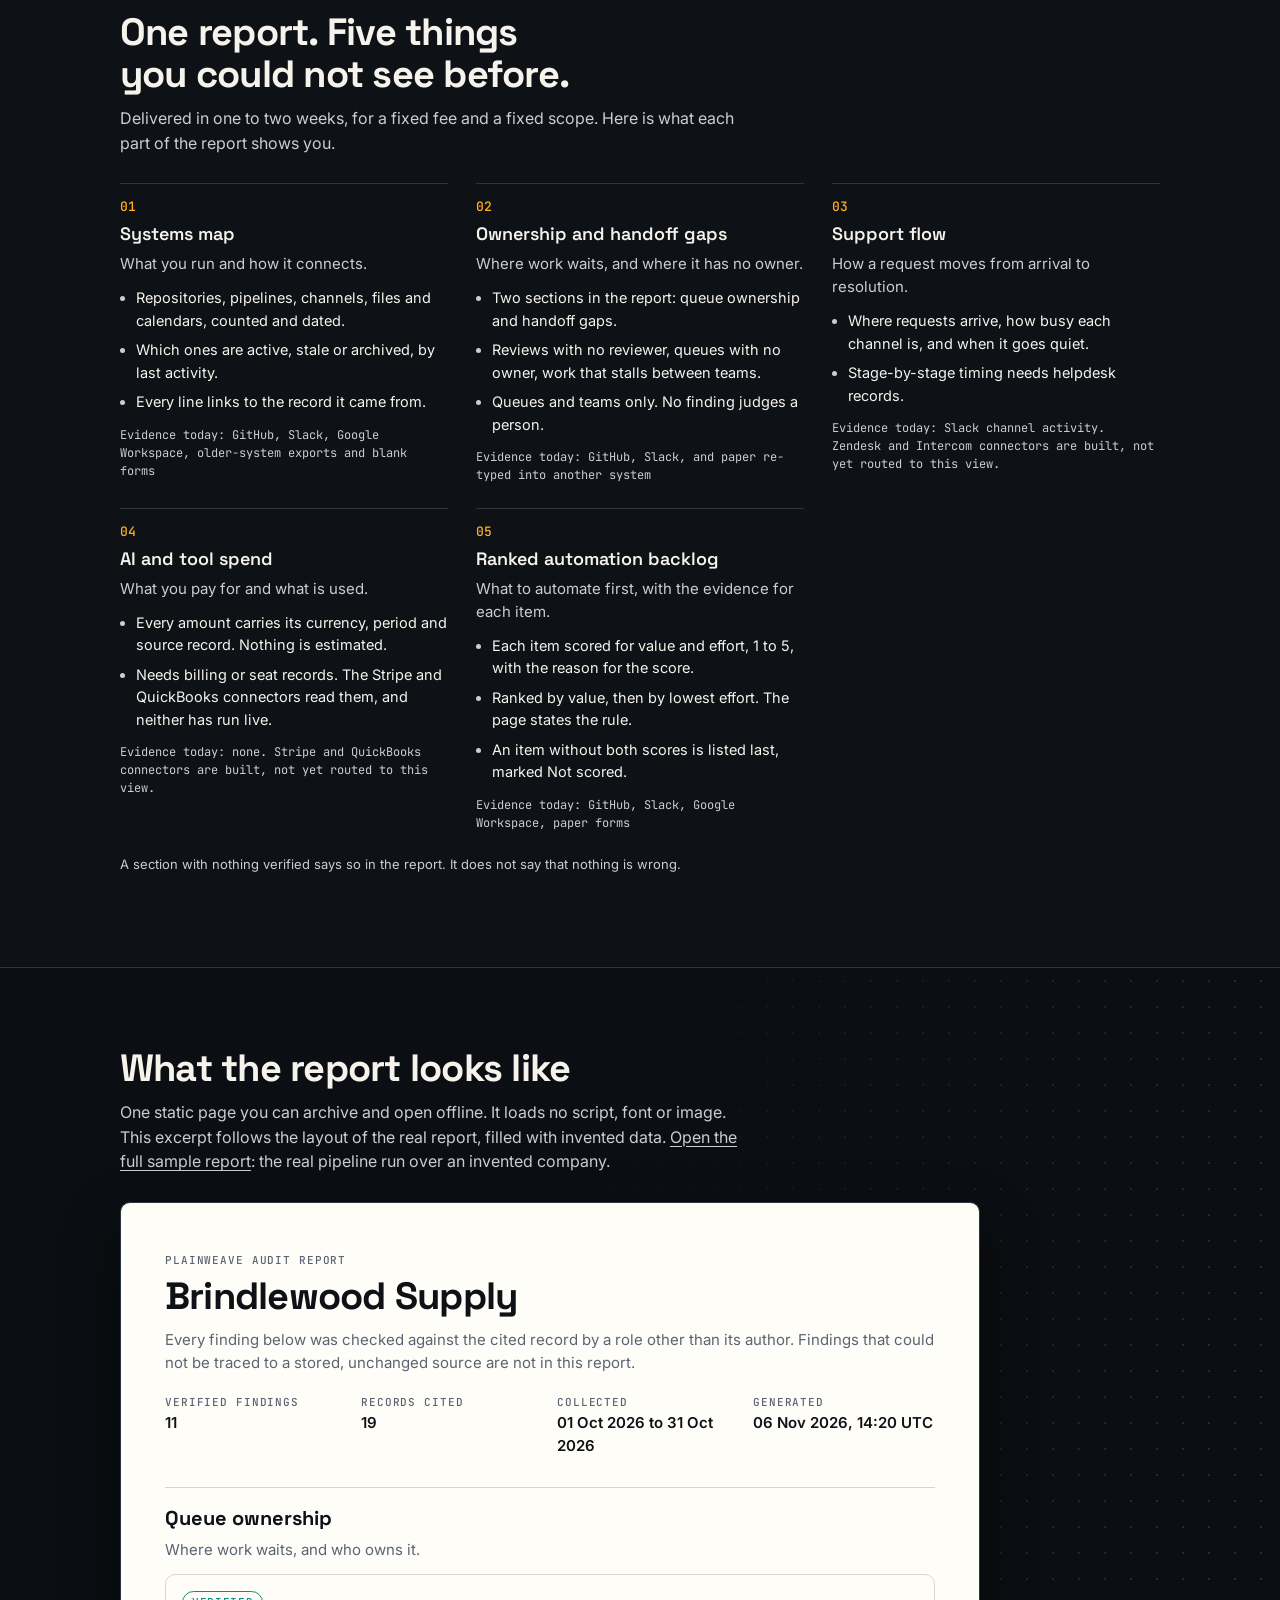
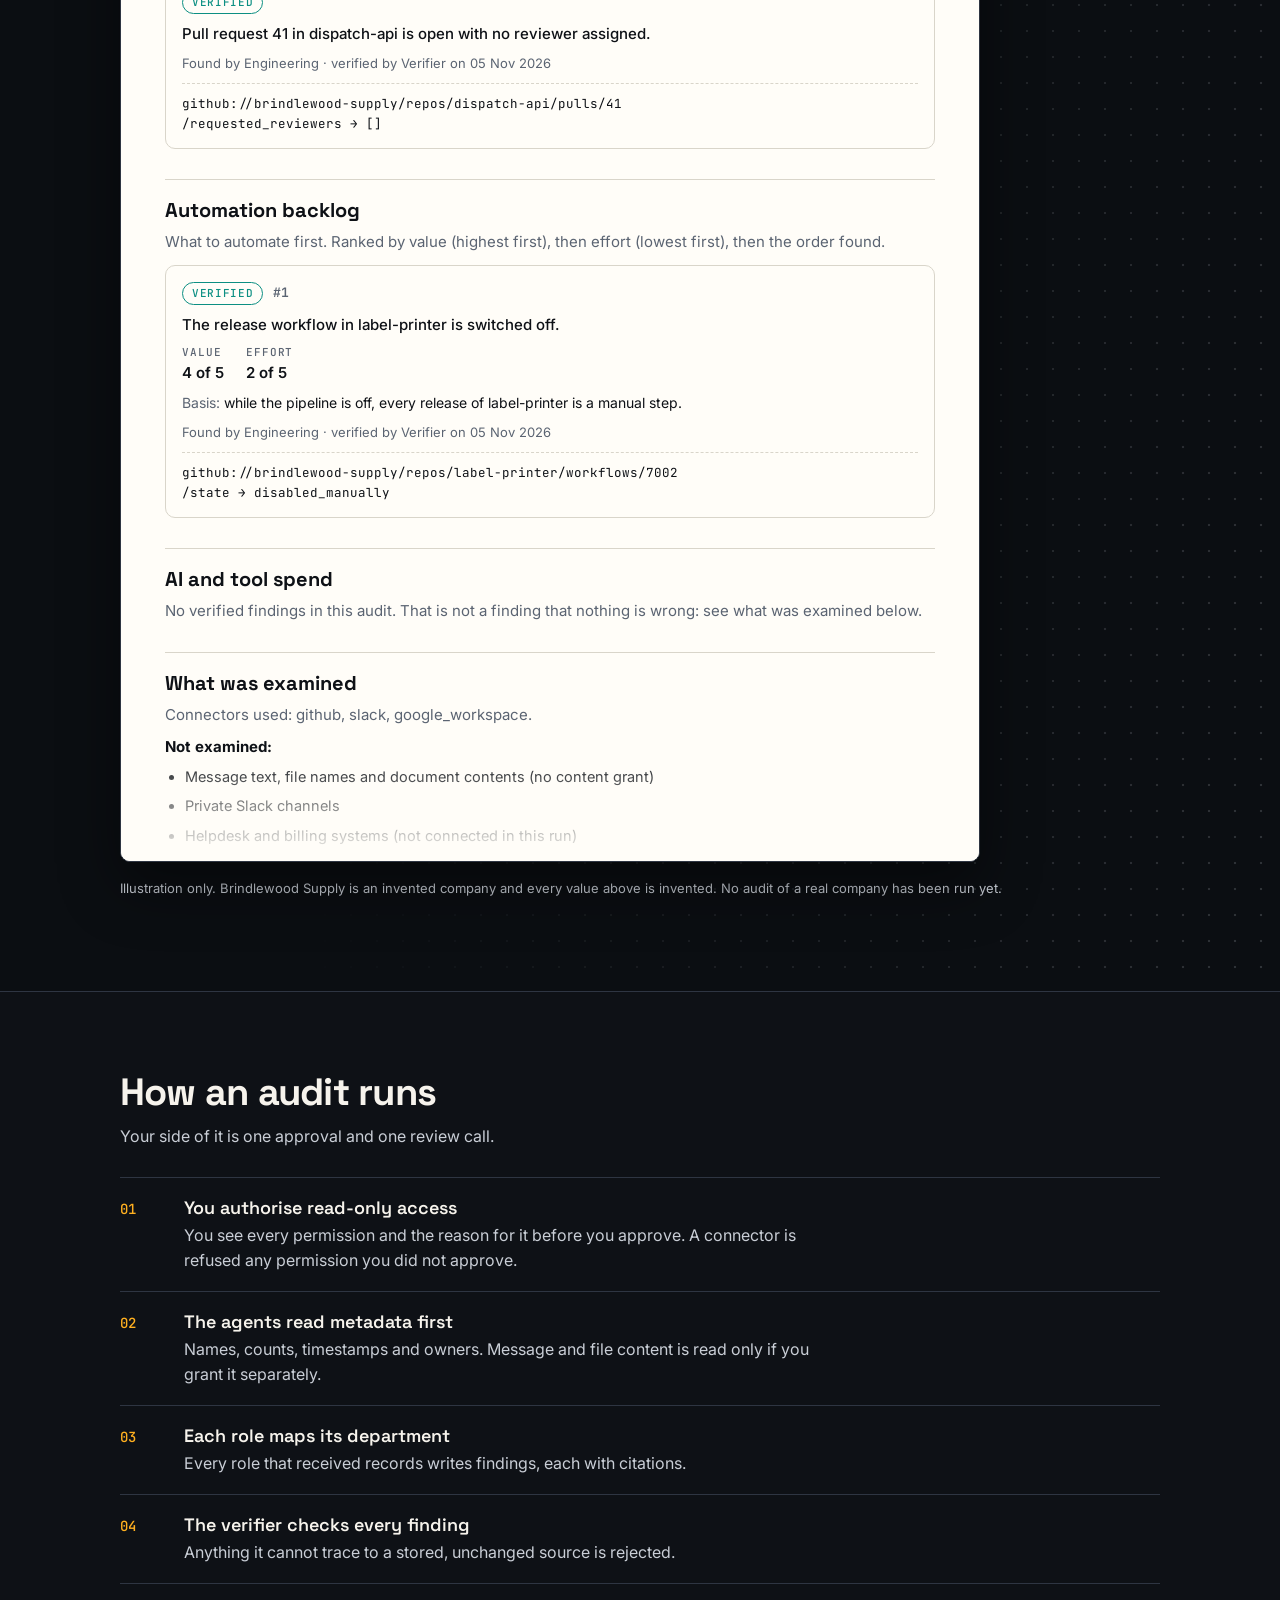
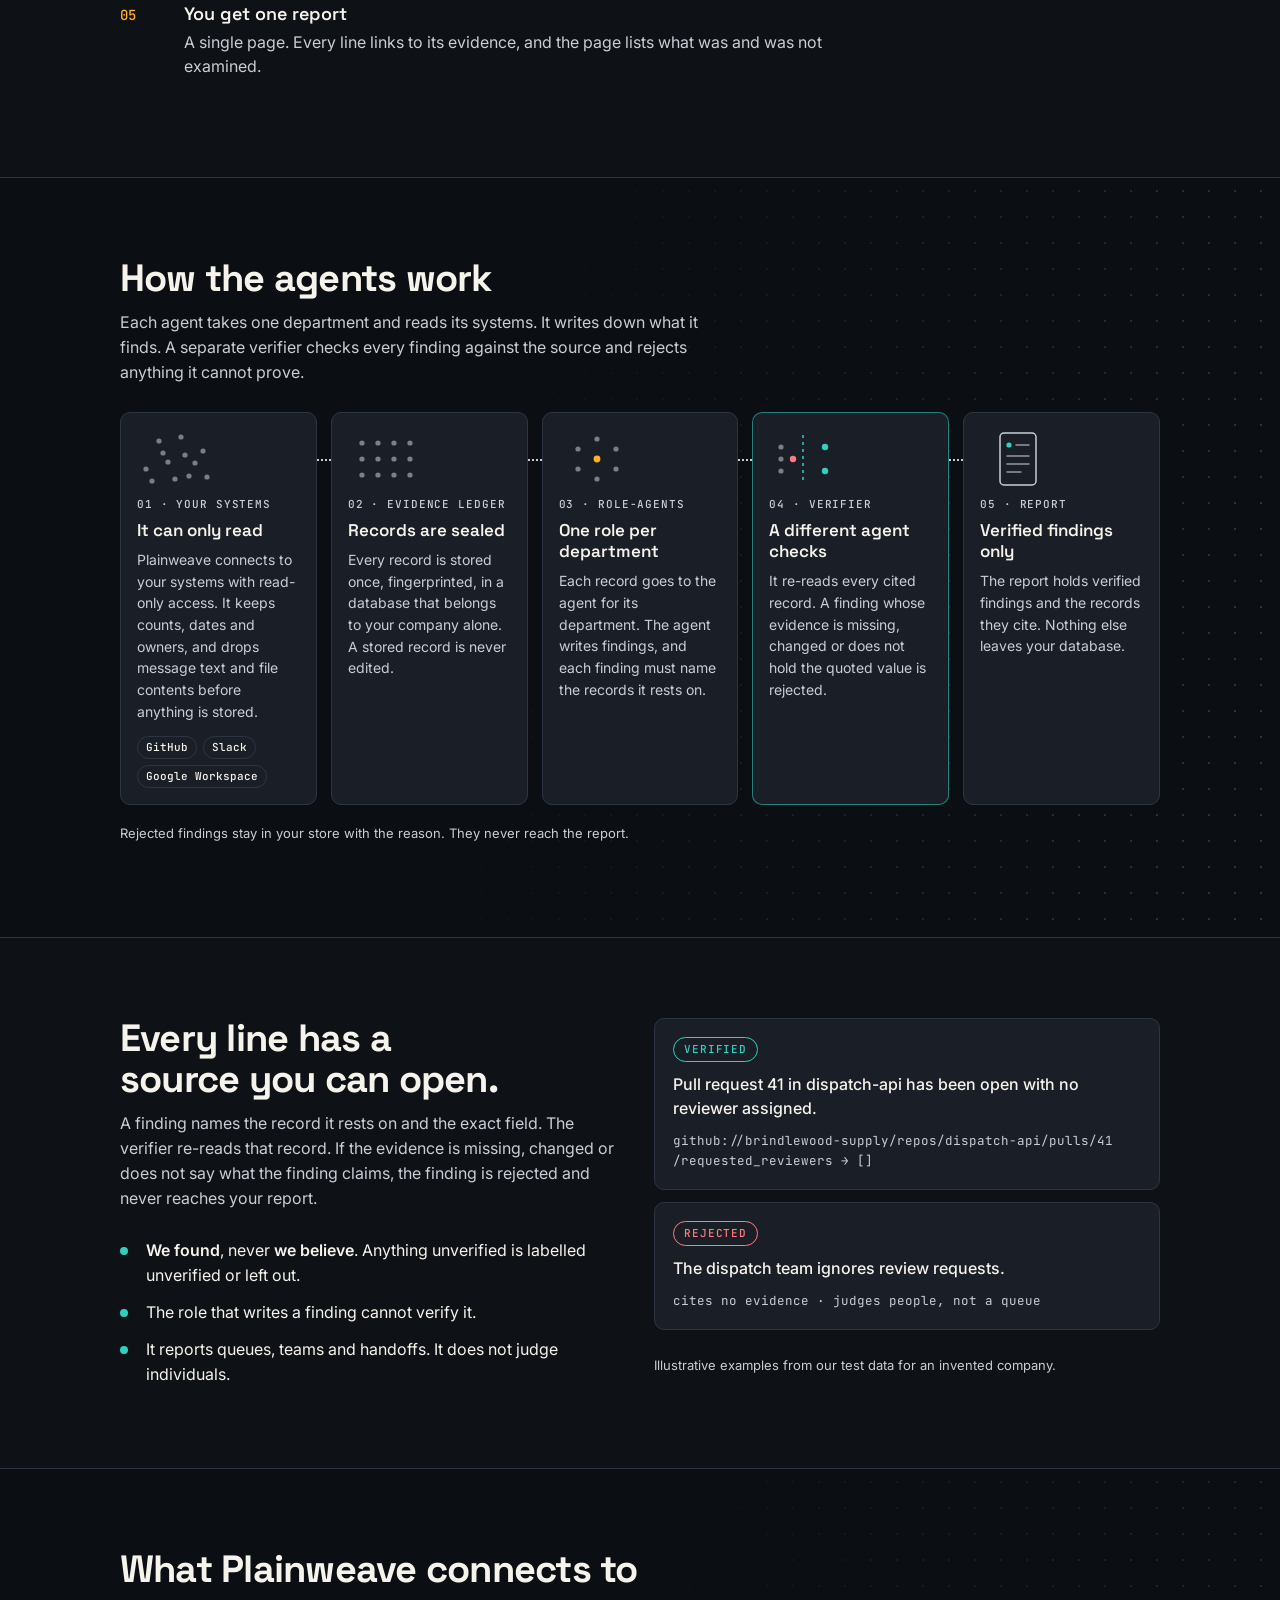
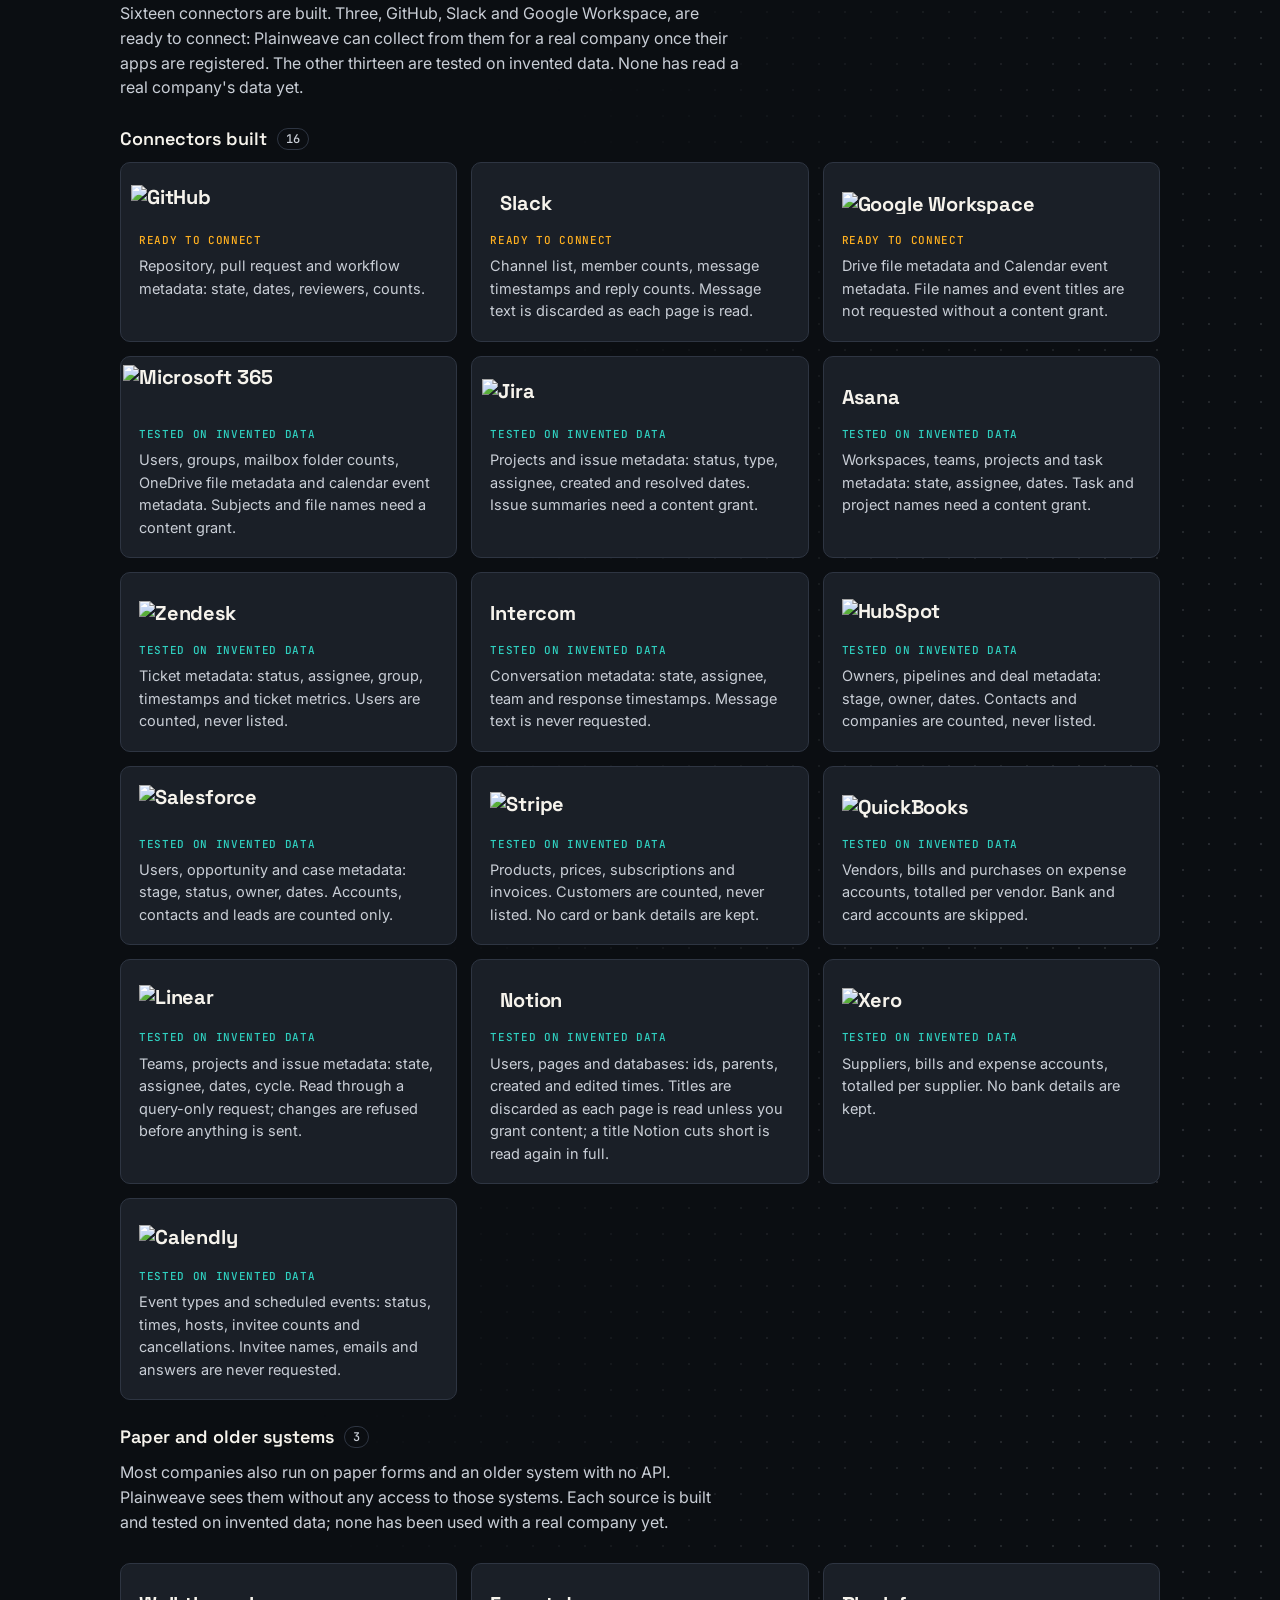
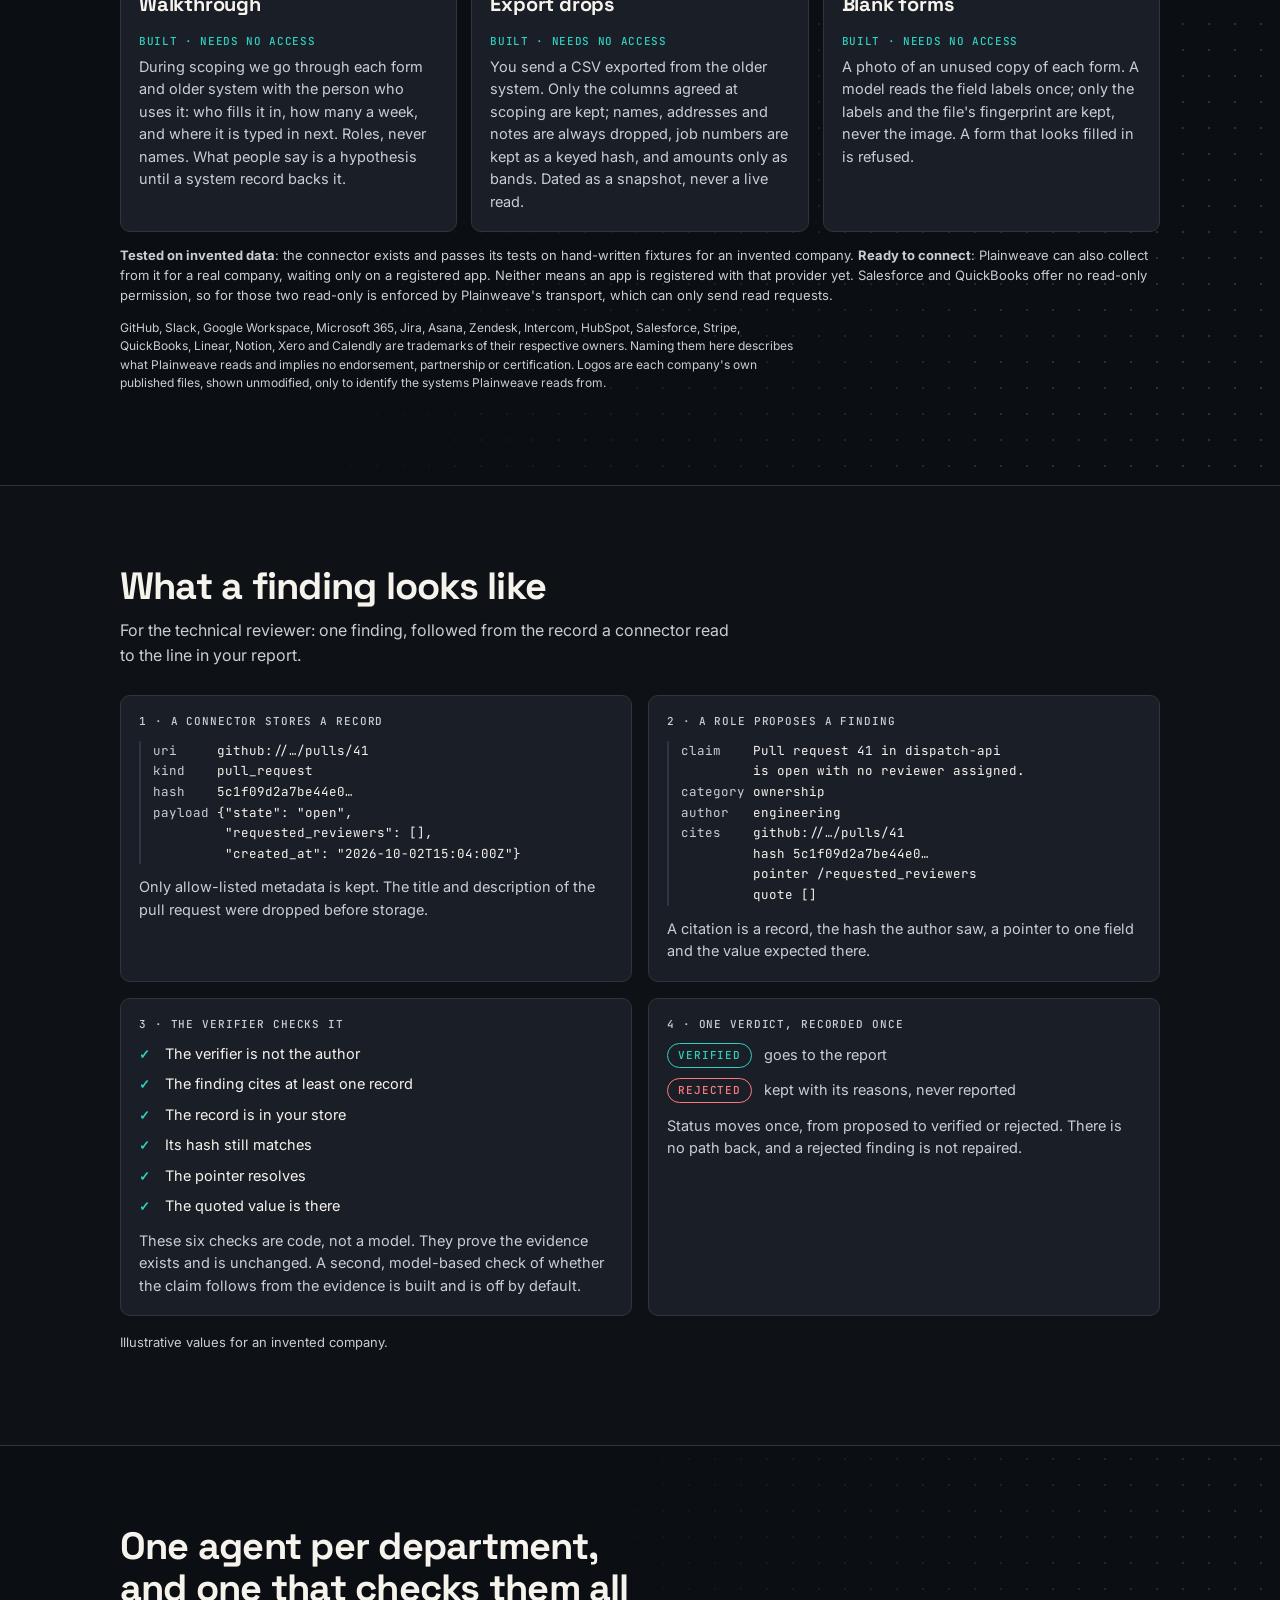
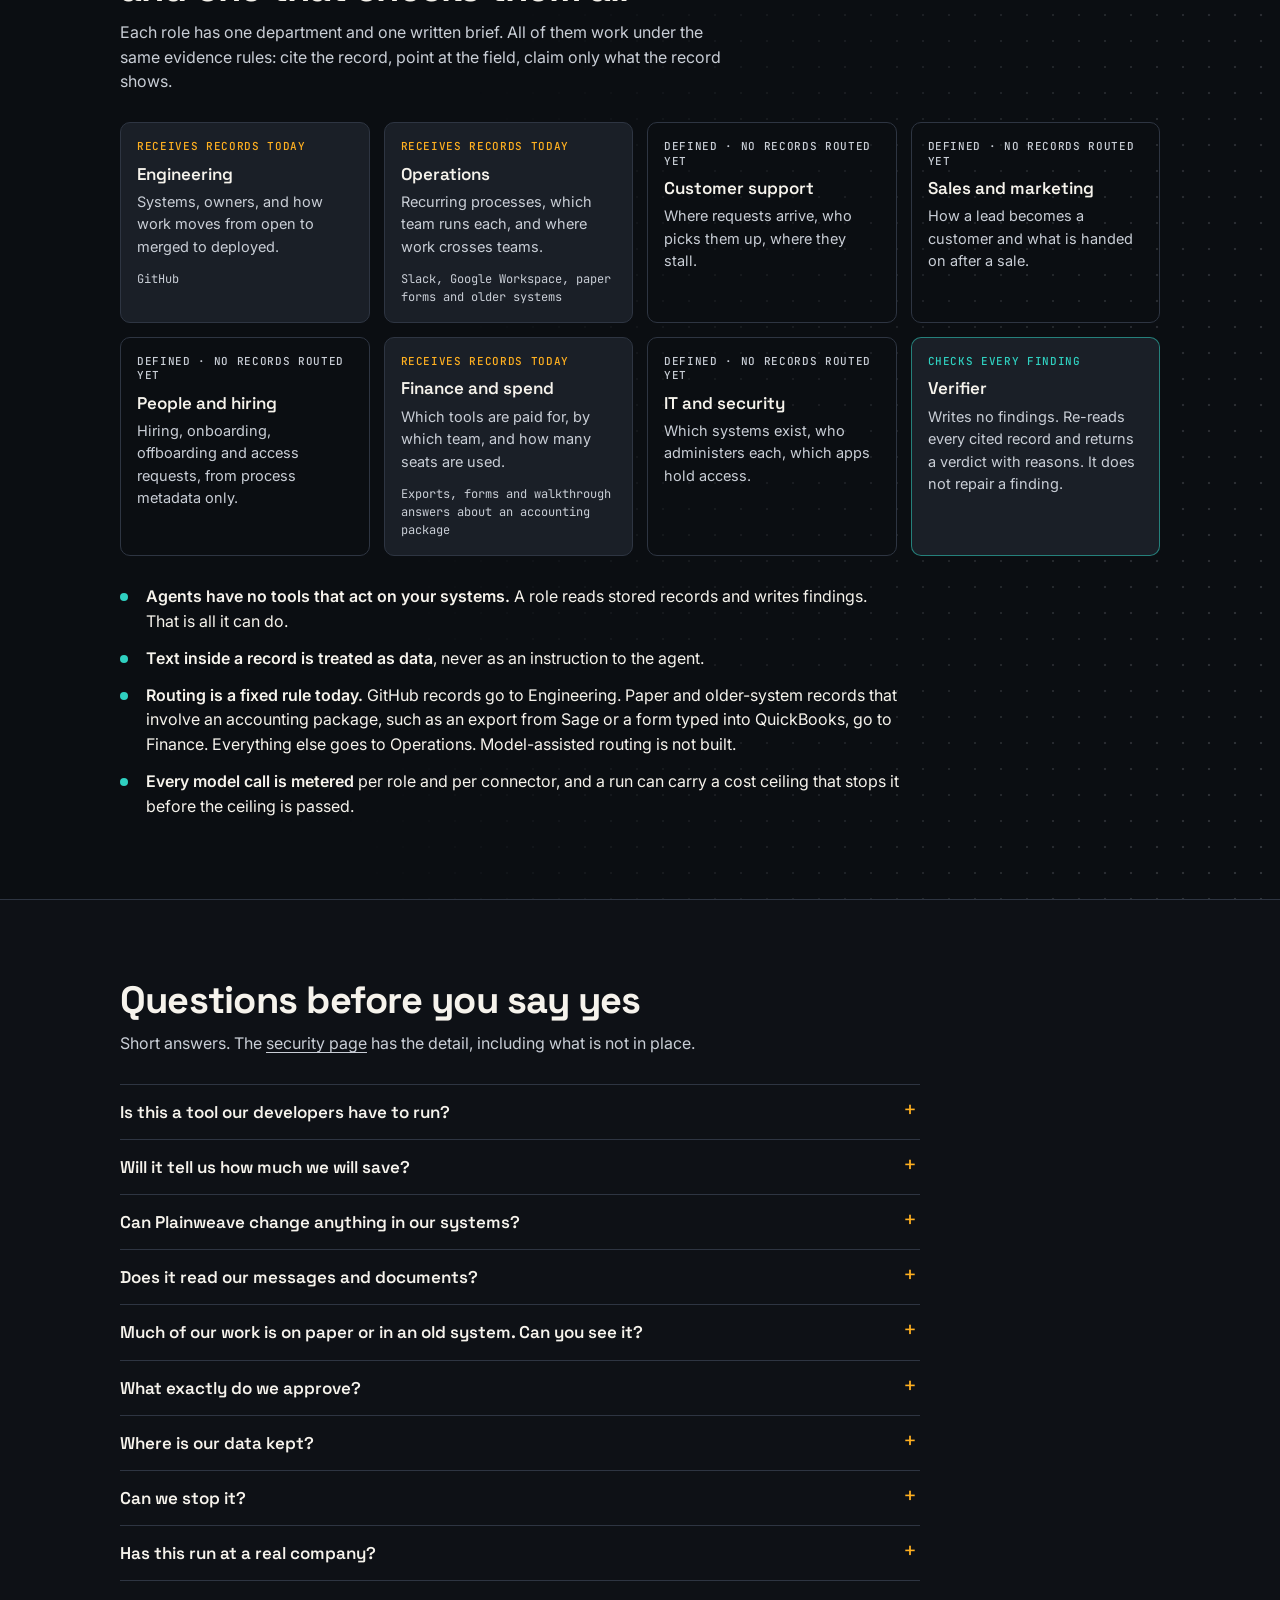
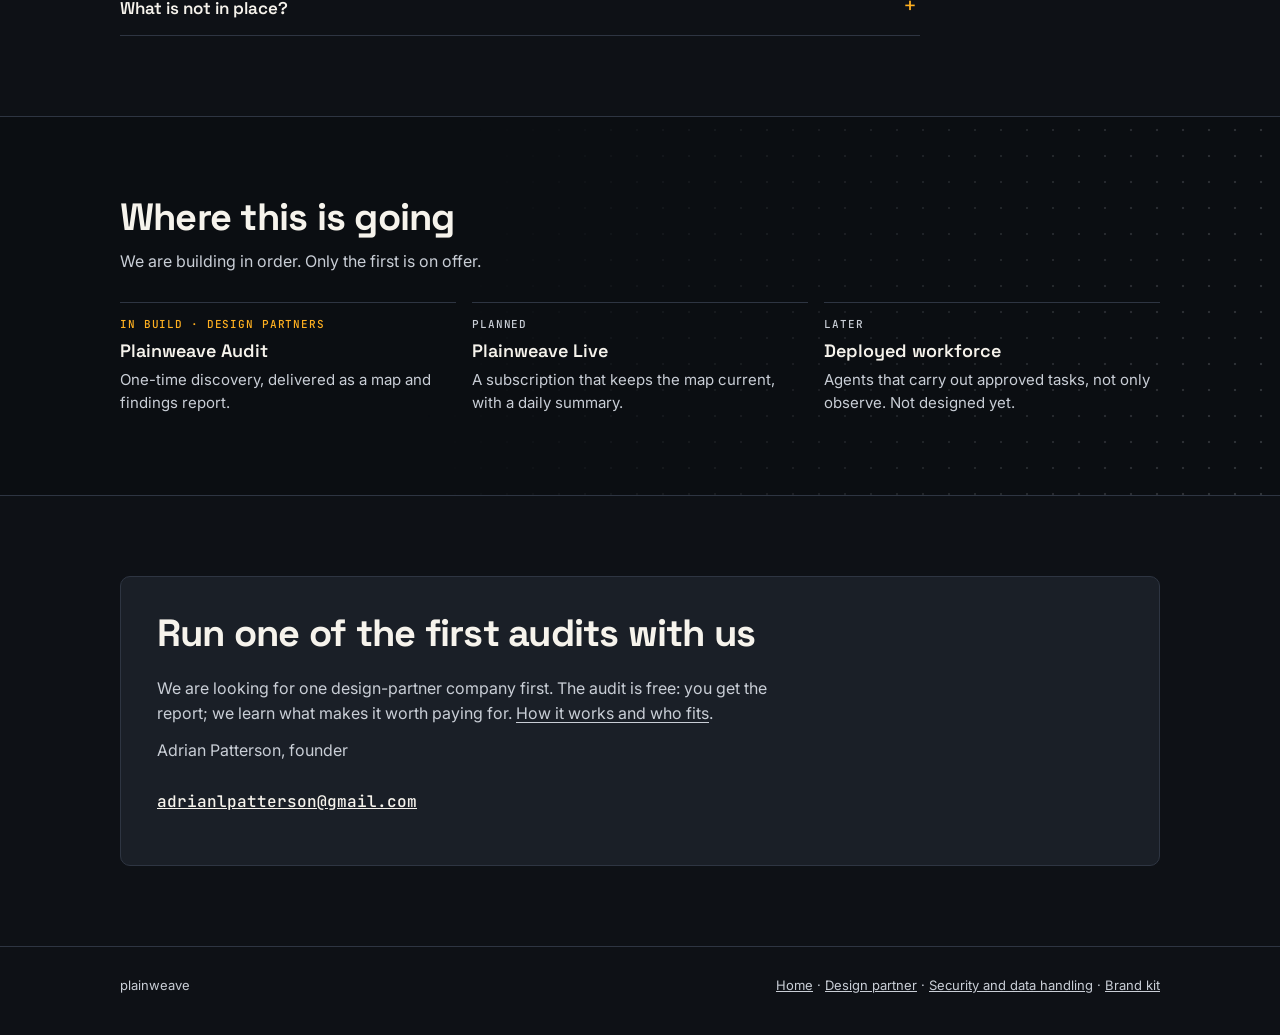
==== commit 1c741034: "Publish site from plainweave main e1e3241: paper and older systems (sparehr/plainweave#158) Co-Autho" ====
--- a/index.html
+++ b/index.html
@@ -79,10 +79,10 @@
   <div class="grid deliver">
     <div class="item"><span class="num">01</span><h3>Systems map</h3><p>What you run and how it connects.</p>
       <ul><li>Repositories, pipelines, channels, files and calendars, counted and dated.</li><li>Which ones are active, stale or archived, by last activity.</li><li>Every line links to the record it came from.</li></ul>
-      <span class="feeds">Evidence today: GitHub, Slack, Google Workspace</span></div>
+      <span class="feeds">Evidence today: GitHub, Slack, Google Workspace, older-system exports and blank forms</span></div>
     <div class="item"><span class="num">02</span><h3>Ownership and handoff gaps</h3><p>Where work waits, and where it has no owner.</p>
       <ul><li>Two sections in the report: queue ownership and handoff gaps.</li><li>Reviews with no reviewer, queues with no owner, work that stalls between teams.</li><li>Queues and teams only. No finding judges a person.</li></ul>
-      <span class="feeds">Evidence today: GitHub, Slack</span></div>
+      <span class="feeds">Evidence today: GitHub, Slack, and paper re-typed into another system</span></div>
     <div class="item"><span class="num">03</span><h3>Support flow</h3><p>How a request moves from arrival to resolution.</p>
       <ul><li>Where requests arrive, how busy each channel is, and when it goes quiet.</li><li>Stage-by-stage timing needs helpdesk records.</li></ul>
       <span class="feeds">Evidence today: Slack channel activity. Zendesk and Intercom connectors are built, not yet routed to this view.</span></div>
@@ -91,7 +91,7 @@
       <span class="feeds">Evidence today: none. Stripe and QuickBooks connectors are built, not yet routed to this view.</span></div>
     <div class="item"><span class="num">05</span><h3>Ranked automation backlog</h3><p>What to automate first, with the evidence for each item.</p>
       <ul><li>Each item scored for value and effort, 1 to 5, with the reason for the score.</li><li>Ranked by value, then by lowest effort. The page states the rule.</li><li>An item without both scores is listed last, marked Not scored.</li></ul>
-      <span class="feeds">Evidence today: GitHub, Slack, Google Workspace</span></div>
+      <span class="feeds">Evidence today: GitHub, Slack, Google Workspace, paper forms</span></div>
   </div>
   <p class="note">A section with nothing verified says so in the report. It does not say that nothing is wrong.</p>
 </div></section>
@@ -230,6 +230,13 @@
     <div class="conn"><span class="name"><img class="lg-notion" src="logos/notion.svg" alt="" height="36">Notion</span><span class="st built">Tested on invented data</span><p>Users, pages and databases: ids, parents, created and edited times. Titles are discarded as each page is read unless you grant content; a title Notion cuts short is read again in full.</p></div>
     <div class="conn"><span class="name"><img class="lg-xero" src="logos/xero.svg" alt="Xero" height="36"></span><span class="st built">Tested on invented data</span><p>Suppliers, bills and expense accounts, totalled per supplier. No bank details are kept.</p></div>
     <div class="conn"><span class="name"><img class="lg-calendly" src="logos/calendly.svg" alt="Calendly" height="36"></span><span class="st built">Tested on invented data</span><p>Event types and scheduled events: status, times, hosts, invitee counts and cancellations. Invitee names, emails and answers are never requested.</p></div>
+  </div>
+  <h3 class="group">Paper and older systems <span>3</span></h3>
+  <p class="sub">Most companies also run on paper forms and an older system with no API. Plainweave sees them without any access to those systems. Each source is built and tested on invented data; none has been used with a real company yet.</p>
+  <div class="conns">
+    <div class="conn"><span class="name">Walkthrough</span><span class="st built">Built · needs no access</span><p>During scoping we go through each form and older system with the person who uses it: who fills it in, how many a week, and where it is typed in next. Roles, never names. What people say is a hypothesis until a system record backs it.</p></div>
+    <div class="conn"><span class="name">Export drops</span><span class="st built">Built · needs no access</span><p>You send a CSV exported from the older system. Only the columns agreed at scoping are kept; names, addresses and notes are always dropped, job numbers are kept as a keyed hash, and amounts only as bands. Dated as a snapshot, never a live read.</p></div>
+    <div class="conn"><span class="name">Blank forms</span><span class="st built">Built · needs no access</span><p>A photo of an unused copy of each form. A model reads the field labels once; only the labels and the file's fingerprint are kept, never the image. A form that looks filled in is refused.</p></div>
   </div>
   <p class="note"><b>Tested on invented data</b>: the connector exists and passes its tests on hand-written fixtures for an invented company. <b>Ready to connect</b>: Plainweave can also collect from it for a real company, waiting only on a registered app. Neither means an app is registered with that provider yet. Salesforce and QuickBooks offer no read-only permission, so for those two read-only is enforced by Plainweave's transport, which can only send read requests.</p>
   <p class="note tm">GitHub, Slack, Google Workspace, Microsoft 365, Jira, Asana, Zendesk, Intercom, HubSpot, Salesforce, Stripe, QuickBooks, Linear, Notion, Xero and Calendly are trademarks of their respective owners. Naming them here describes what Plainweave reads and implies no endorsement, partnership or certification. Logos are each company's own published files, shown unmodified, only to identify the systems Plainweave reads from.</p>
@@ -279,18 +286,18 @@
   <p class="sub">Each role has one department and one written brief. All of them work under the same evidence rules: cite the record, point at the field, claim only what the record shows.</p>
   <div class="roles">
     <div class="role on"><span class="state">Receives records today</span><h3>Engineering</h3><p>Systems, owners, and how work moves from open to merged to deployed.</p><span class="feeds">GitHub</span></div>
-    <div class="role on"><span class="state">Receives records today</span><h3>Operations</h3><p>Recurring processes, which team runs each, and where work crosses teams.</p><span class="feeds">Slack, Google Workspace</span></div>
+    <div class="role on"><span class="state">Receives records today</span><h3>Operations</h3><p>Recurring processes, which team runs each, and where work crosses teams.</p><span class="feeds">Slack, Google Workspace, paper forms and older systems</span></div>
     <div class="role"><span class="state">Defined · no records routed yet</span><h3>Customer support</h3><p>Where requests arrive, who picks them up, where they stall.</p></div>
     <div class="role"><span class="state">Defined · no records routed yet</span><h3>Sales and marketing</h3><p>How a lead becomes a customer and what is handed on after a sale.</p></div>
     <div class="role"><span class="state">Defined · no records routed yet</span><h3>People and hiring</h3><p>Hiring, onboarding, offboarding and access requests, from process metadata only.</p></div>
-    <div class="role"><span class="state">Defined · no records routed yet</span><h3>Finance and spend</h3><p>Which tools are paid for, by which team, and how many seats are used.</p></div>
+    <div class="role on"><span class="state">Receives records today</span><h3>Finance and spend</h3><p>Which tools are paid for, by which team, and how many seats are used.</p><span class="feeds">Exports, forms and walkthrough answers about an accounting package</span></div>
     <div class="role"><span class="state">Defined · no records routed yet</span><h3>IT and security</h3><p>Which systems exist, who administers each, which apps hold access.</p></div>
     <div class="role ver"><span class="state">Checks every finding</span><h3>Verifier</h3><p>Writes no findings. Re-reads every cited record and returns a verdict with reasons. It does not repair a finding.</p></div>
   </div>
   <ul class="list tight">
     <li><span><b>Agents have no tools that act on your systems.</b> A role reads stored records and writes findings. That is all it can do.</span></li>
     <li><span><b>Text inside a record is treated as data</b>, never as an instruction to the agent.</span></li>
-    <li><span><b>Routing is a fixed rule today.</b> GitHub records go to Engineering; everything else goes to Operations. Model-assisted routing is not built.</span></li>
+    <li><span><b>Routing is a fixed rule today.</b> GitHub records go to Engineering. Paper and older-system records that involve an accounting package, such as an export from Sage or a form typed into QuickBooks, go to Finance. Everything else goes to Operations. Model-assisted routing is not built.</span></li>
     <li><span><b>Every model call is metered</b> per role and per connector, and a run can carry a cost ceiling that stops it before the ceiling is passed.</span></li>
   </ul>
 </div></section>
@@ -303,6 +310,7 @@
     <details><summary>Will it tell us how much we will save?</summary><p>No. The report shows what is there: work that waits, queues with no owner, what you pay for, and a ranked list of what to fix. It does not estimate savings, because an estimate is not evidence.</p></details>
     <details><summary>Can Plainweave change anything in our systems?</summary><p>No. Plainweave can only send read requests. There is no write, send or delete path in it, and the agents have no tools that act on your systems. The <a href="security.html">security page</a> has the technical detail.</p></details>
     <details><summary>Does it read our messages and documents?</summary><p>Not by default. Connectors keep metadata such as counts, timestamps and owners, and drop message text, titles and file bodies before anything is stored. Some permissions the providers offer would technically expose content; we mark those for you before you approve. Content is a separate grant for the engagement, and without it a content request is refused.</p></details>
+    <details><summary>Much of our work is on paper or in an old system. Can you see it?</summary><p>Yes, without access to those systems. During scoping we walk through each form and older system with the people who use them. You can also send a CSV export from the old system and a photo of each blank form. The report draws paper → old system → cloud tool on one page, and marks what rests only on what people told us. We never take filled-in forms or customer documents, and we don't connect to systems on your premises. Digitising the paperwork is a separate piece of work, scoped from the report.</p></details>
     <details><summary>What exactly do we approve?</summary><p>A list of every permission each connector requests, with the reason for each. Exact scopes are confirmed with you in writing before access is granted.</p></details>
     <details><summary>Where is our data kept?</summary><p>In a separate database for your company, with no shared tables. Credentials are sealed in a vault outside that database, so a report or a backup never contains one. Only verified findings and the records they cite leave the store.</p></details>
     <details><summary>Can we stop it?</summary><p>Yes. Revoke access from your own admin console at any time and collection stops.</p></details>
--- a/styles.css
+++ b/styles.css
@@ -284,3 +284,14 @@
 .conn .name img.lg-salesforce { height: 44px; }
 .conn .name img.lg-microsoft-365 { height: 64px; margin: -10px 0 -10px -16px; }
 .lockup img { max-width: 100%; height: auto; display: block; }
+
+/* 404: fill the screen so the footer sits at the bottom, and offer the main pages. */
+.top .btn.sm { white-space: nowrap; }
+body.notfound { min-height: 100vh; min-height: 100dvh; display: flex; flex-direction: column; }
+body.notfound .hero { flex: 1; display: grid; align-content: center; }
+body.notfound > footer { width: 100%; box-sizing: border-box; }
+.nf-links { list-style: none; margin: 0; padding: 0; display: grid; grid-template-columns: repeat(auto-fit, minmax(220px, 1fr)); gap: 12px; max-width: 920px; }
+.nf-links a { display: grid; gap: 4px; height: 100%; box-sizing: border-box; padding: 16px 18px; border: 1px solid var(--line); border-radius: var(--radius); background: rgba(14, 17, 22, .6); text-decoration: none; transition: border-color .16s, background-color .16s; }
+.nf-links a:hover { border-color: var(--amber); background: var(--ink-800); }
+.nf-links strong { font-weight: 600; color: var(--paper); }
+.nf-links span { font-size: 14px; color: var(--muted); }
